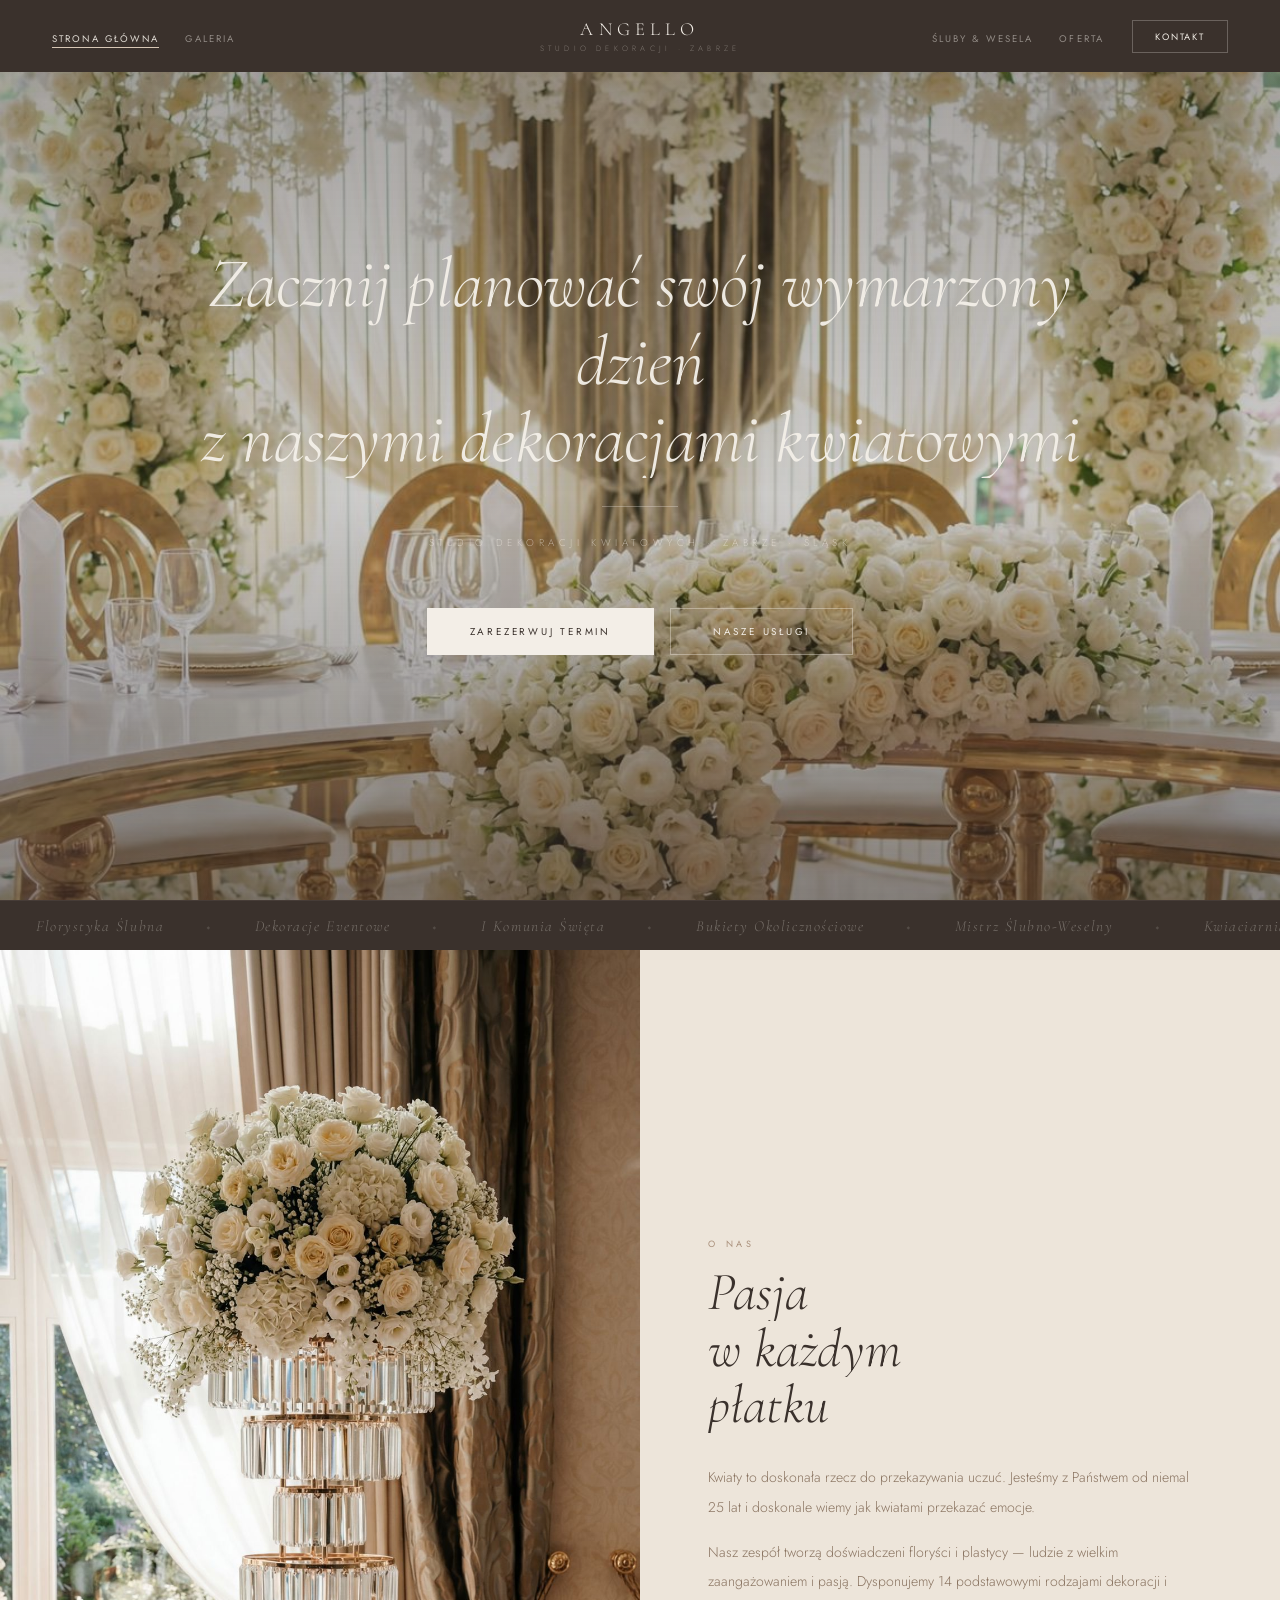
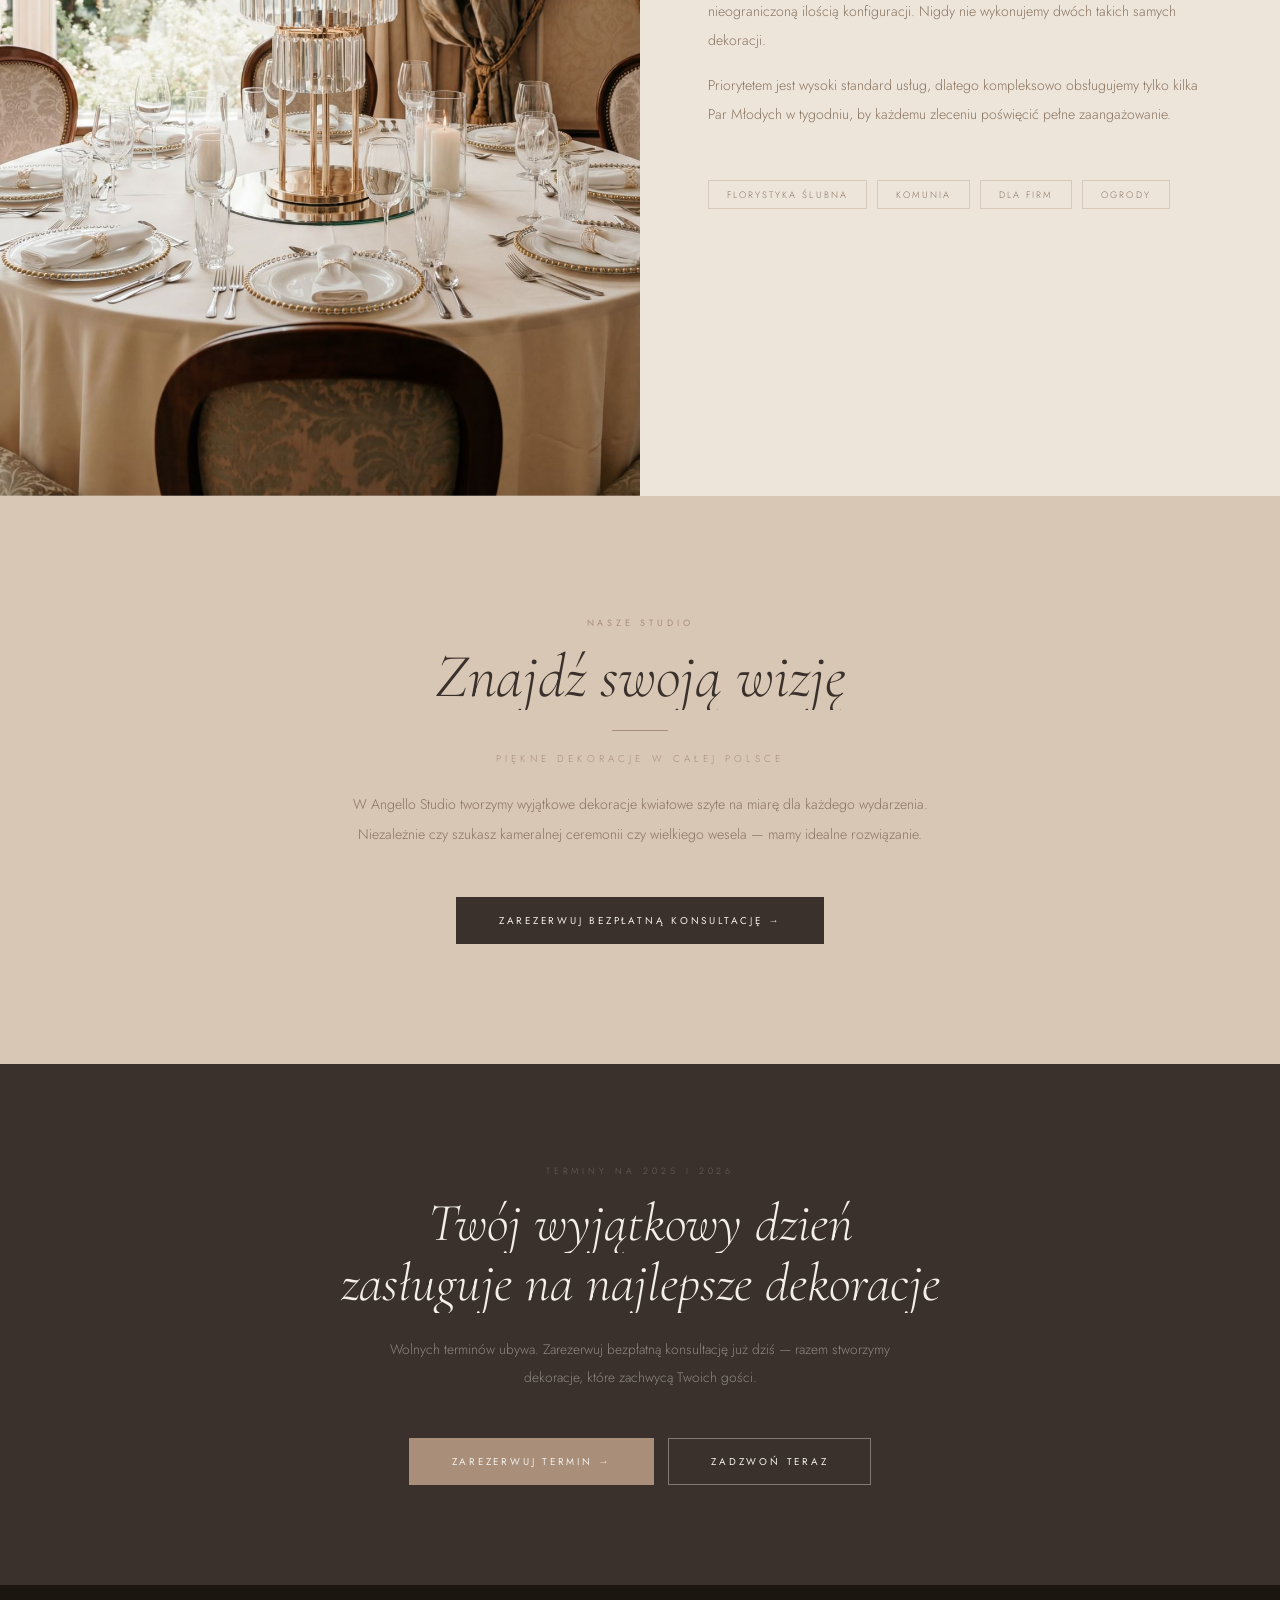
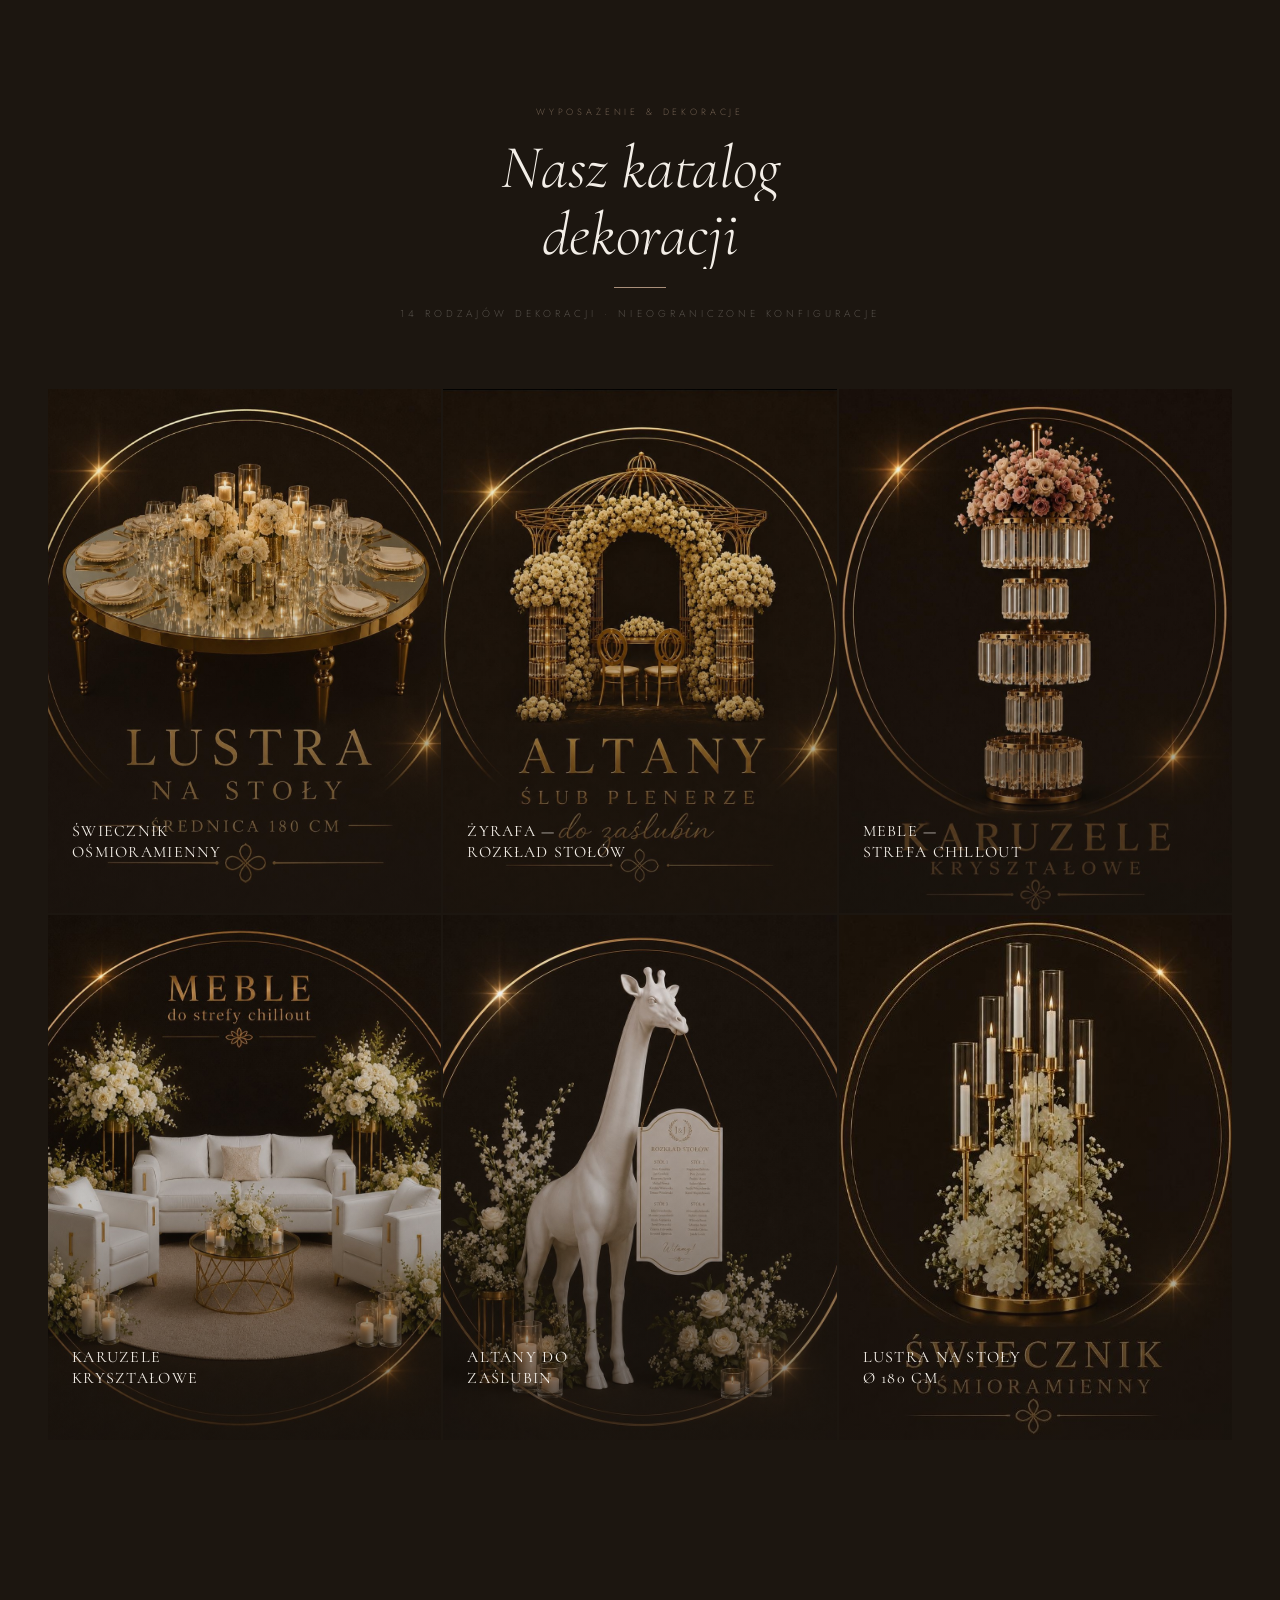
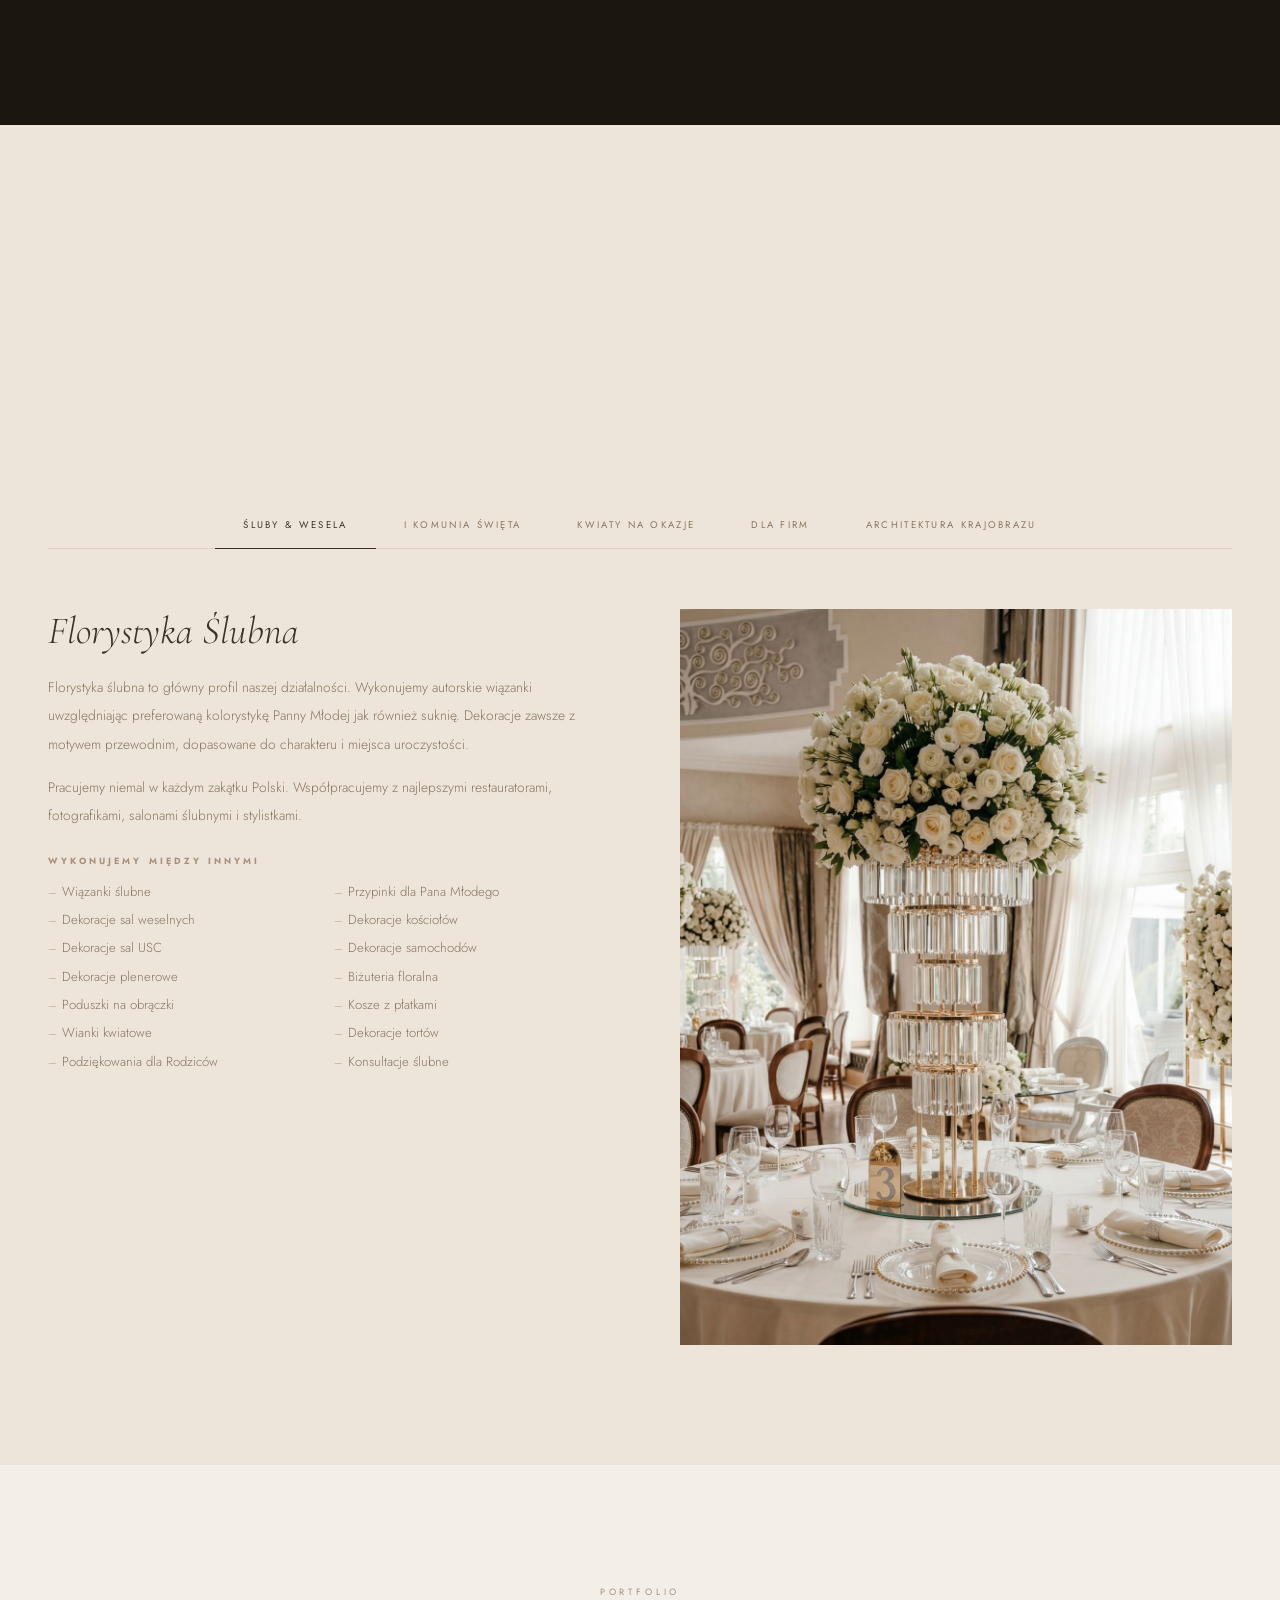
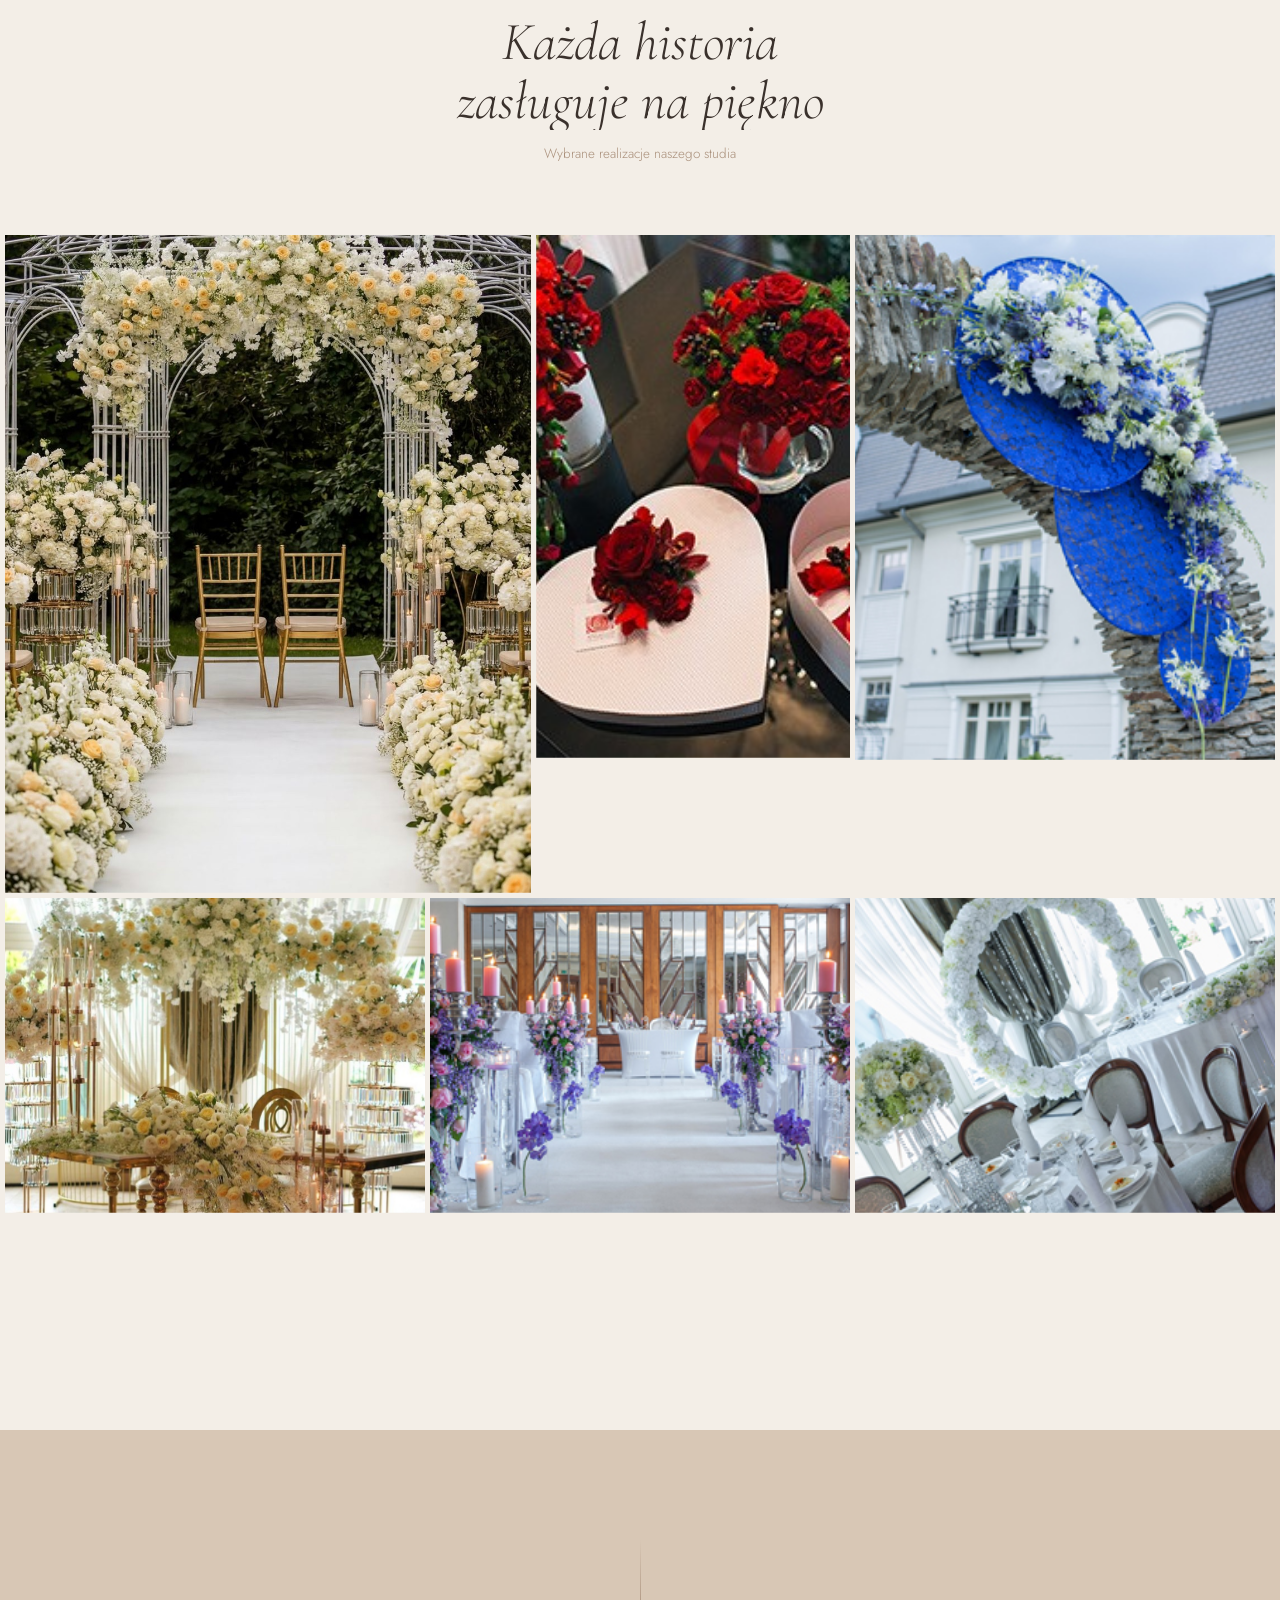
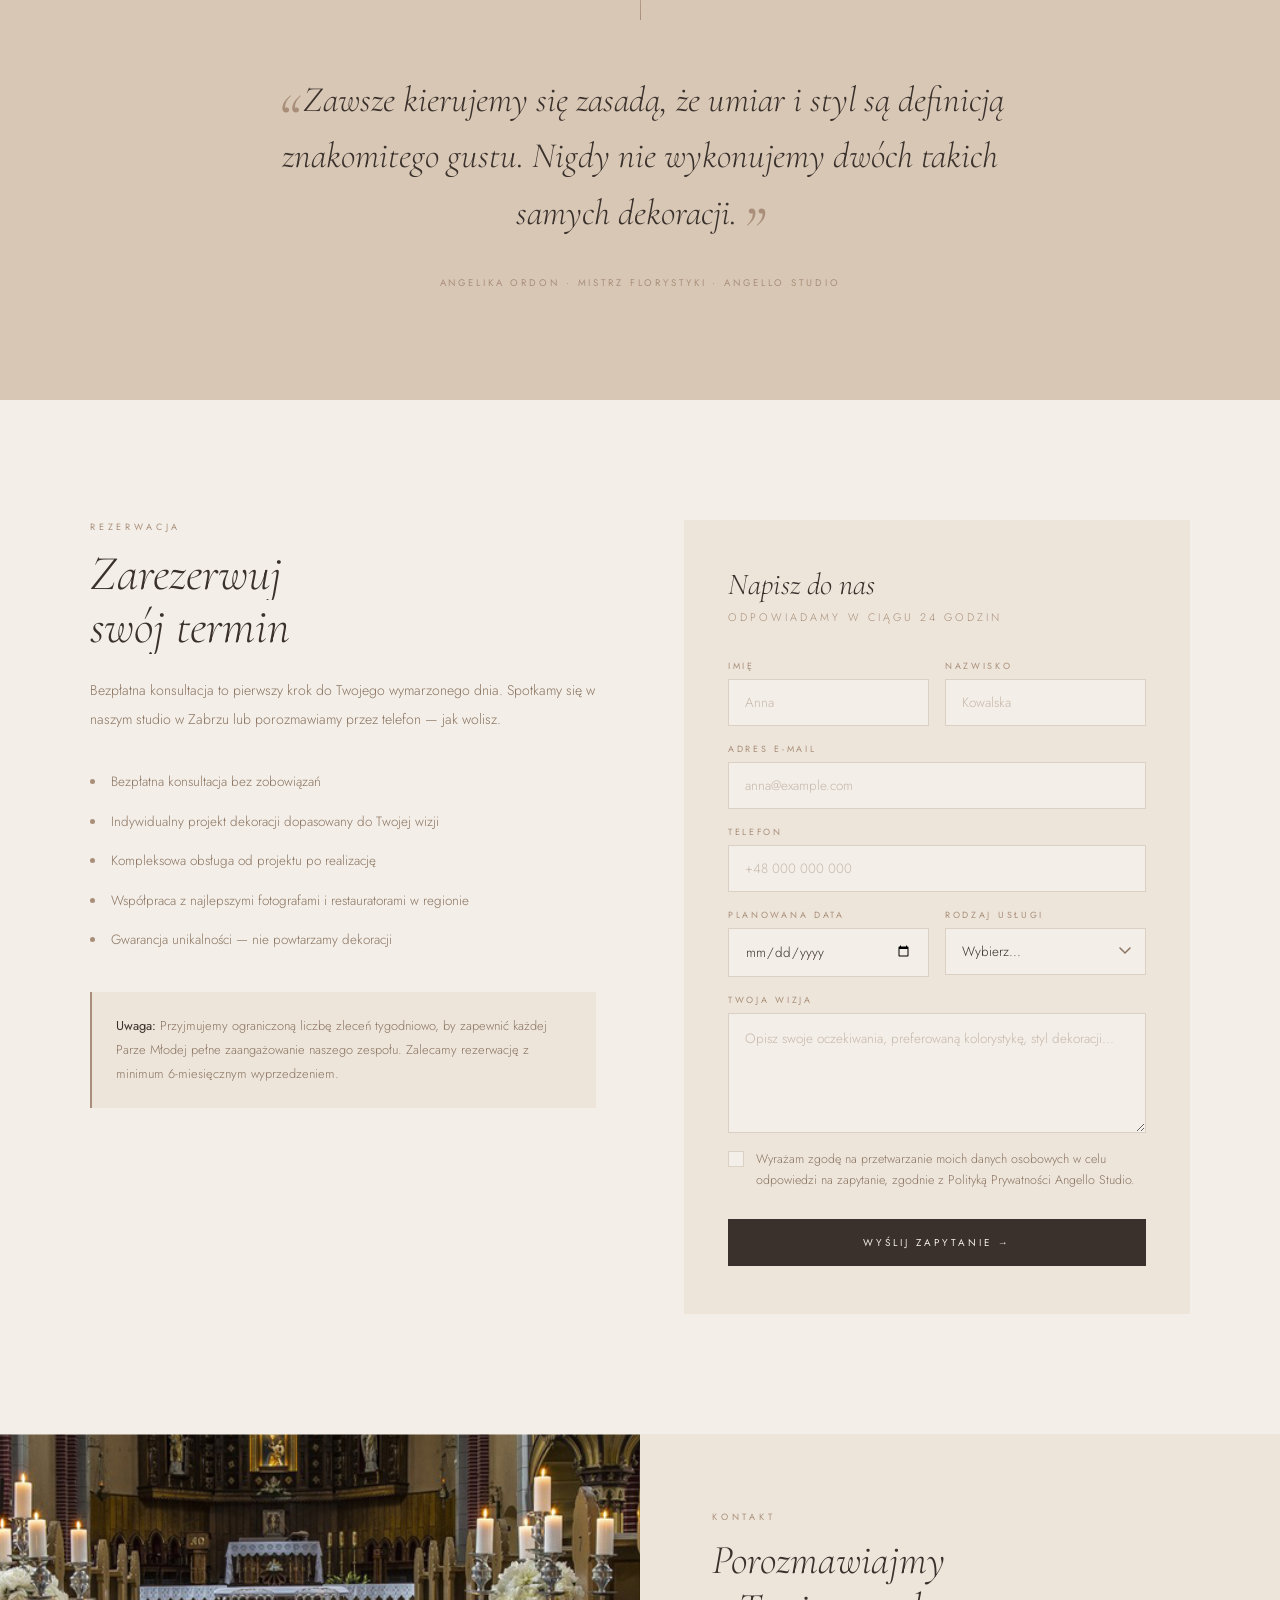
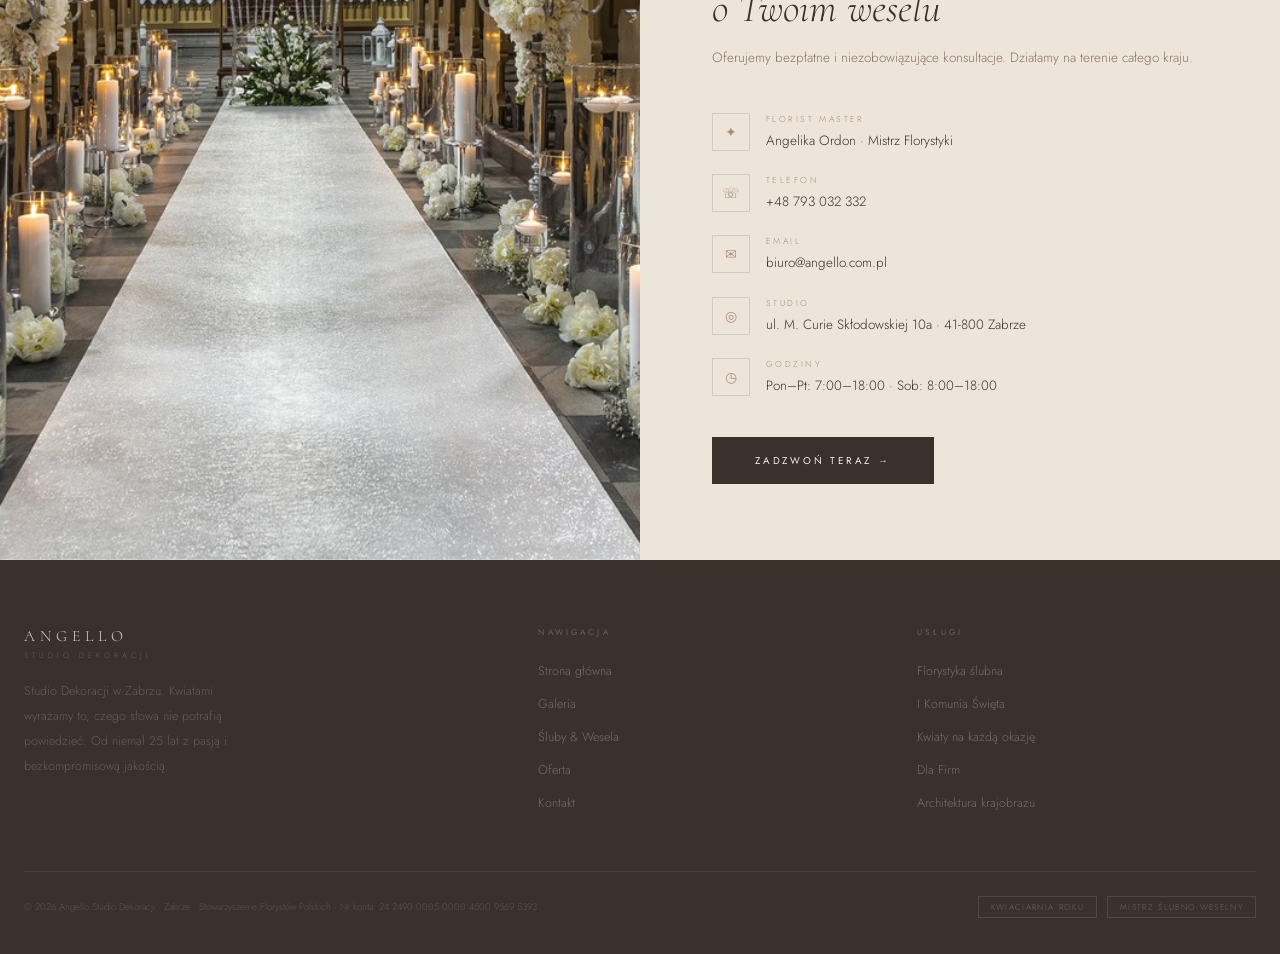
==== index.html @ 7c4c1d27 "Add files via upload" ====
<!DOCTYPE html>
<html lang="pl">
<head>
<meta charset="UTF-8">
<meta name="viewport" content="width=device-width, initial-scale=1.0">
<title>Angello Studio Dekoracji — Florystyka Śląsk</title>
<link rel="preconnect" href="https://fonts.googleapis.com">
<link rel="preconnect" href="https://fonts.gstatic.com" crossorigin>
<link href="https://fonts.googleapis.com/css2?family=Cormorant:ital,wght@0,300;0,400;0,600;1,300;1,400;1,600&family=Jost:ital,wght@0,300;0,400;0,500;1,300&family=Libre+Baskerville:ital,wght@0,400;0,700;1,400&display=swap" rel="stylesheet">
<link rel="stylesheet" href="style.css">
<style>
.about-section{display:grid;grid-template-columns:1fr 1fr;min-height:88vh}
.about-img{position:relative;overflow:hidden}
.about-img .img-reveal{width:100%;height:100%}
.about-img .img-reveal img{width:100%;height:100%;object-fit:cover;display:block}
.about-text{background:var(--blush);display:flex;flex-direction:column;justify-content:center;padding:88px 76px 88px 68px}
.about-text h2{font-family:'Cormorant',serif;font-style:italic;font-weight:300;font-size:clamp(3rem,4.2vw,5rem);color:var(--text-dark);line-height:1.05;margin-bottom:30px}
.about-text p{font-family:'Jost',sans-serif;font-size:.88rem;line-height:2.08;color:var(--text-mid);font-weight:300;margin-bottom:16px}
.about-tags{display:flex;gap:10px;flex-wrap:wrap;margin-top:34px}

.find-section{background:var(--blush-mid);padding:120px 24px;text-align:center;overflow:hidden}
.find-section .wrap{max-width:880px}
.find-script{font-family:'Cormorant',serif;font-style:italic;font-weight:300;font-size:clamp(2.6rem,4.8vw,4.6rem);color:var(--text-dark);line-height:1.1;margin-bottom:20px}
.find-rule{width:56px;height:1px;background:var(--gold);margin:0 auto 20px}
.find-subtitle{font-family:'Jost',sans-serif;font-size:.62rem;letter-spacing:.42em;text-transform:uppercase;color:var(--text-light);margin-bottom:24px}
.find-body{font-family:'Jost',sans-serif;font-size:.88rem;line-height:2.08;color:var(--text-mid);font-weight:300;max-width:600px;margin:0 auto 48px}

.dekoracje-section{background:#1C1610;padding:120px 24px;overflow:hidden}
.dekoracje-head{text-align:center;margin-bottom:68px}
.dekoracje-eyebrow{display:block;font-family:'Jost',sans-serif;font-size:.57rem;letter-spacing:.42em;text-transform:uppercase;color:rgba(169,143,122,.6);margin-bottom:16px;overflow:hidden}
.dekoracje-eyebrow-inner{display:block;transform:translateY(110%);transition:transform .72s var(--ease)}
.in-view .dekoracje-eyebrow-inner{transform:translateY(0)}
.dekoracje-title{font-family:'Cormorant',serif;font-style:italic;font-weight:300;font-size:clamp(2.6rem,4.8vw,4.8rem);color:#F3EEE7;line-height:1.1;margin-bottom:18px}
.dekoracje-rule{width:52px;height:1px;background:var(--gold);margin:0 auto 18px;transform-origin:left;transform:scaleX(0);transition:transform .95s var(--ease)}
.in-view .dekoracje-rule{transform:scaleX(1)}
.dekoracje-subtitle{font-family:'Jost',sans-serif;font-size:.63rem;letter-spacing:.4em;text-transform:uppercase;color:rgba(243,238,231,.26)}
.dek-grid{display:grid;grid-template-columns:repeat(3,1fr);gap:2px;max-width:1200px;margin:0 auto}
.dek-card{position:relative;overflow:hidden;cursor:pointer;transform:translateY(44px);opacity:0;transition:transform .88s var(--ease),opacity .88s ease}
.dek-card.dek-visible{transform:translateY(0);opacity:1}
.dek-card-inner{position:relative;overflow:hidden;aspect-ratio:3/4}
.dek-card-inner img{width:100%;height:100%;object-fit:cover;display:block;transition:transform .95s var(--ease),filter .5s ease}
.dek-card:hover .dek-card-inner img{transform:scale(1.07);filter:brightness(.7)}
.dek-card-overlay{position:absolute;inset:0;background:linear-gradient(to top,rgba(28,22,16,.94) 0%,rgba(28,22,16,.32) 48%,transparent 100%);opacity:.65;transition:opacity .5s ease}
.dek-card:hover .dek-card-overlay{opacity:1}
.dek-card-body{position:absolute;bottom:0;left:0;right:0;padding:26px 24px;transform:translateY(8px);transition:transform .45s var(--ease)}
.dek-card:hover .dek-card-body{transform:translateY(0)}
.dek-card-tag{display:inline-block;font-family:'Jost',sans-serif;font-size:.52rem;letter-spacing:.24em;text-transform:uppercase;color:rgba(169,143,122,.8);border:1px solid rgba(169,143,122,.28);padding:4px 10px;margin-bottom:9px;opacity:0;transform:translateY(6px);transition:opacity .4s .04s ease,transform .4s .04s var(--ease)}
.dek-card:hover .dek-card-tag{opacity:1;transform:translateY(0)}
.dek-card-name{font-family:'Cormorant',serif;font-weight:400;font-size:1rem;color:#F3EEE7;letter-spacing:.08em;text-transform:uppercase;line-height:1.3;margin-bottom:7px}
.dek-card-desc{font-family:'Jost',sans-serif;font-size:.76rem;color:rgba(243,238,231,.48);font-weight:300;line-height:1.72;opacity:0;transform:translateY(6px);transition:opacity .4s .07s ease,transform .4s .07s var(--ease);max-height:0;overflow:hidden}
.dek-card:hover .dek-card-desc{opacity:1;transform:translateY(0);max-height:60px}
.dek-card-arrow{display:inline-flex;align-items:center;gap:8px;margin-top:10px;font-family:'Jost',sans-serif;font-size:.56rem;letter-spacing:.22em;text-transform:uppercase;color:var(--gold);opacity:0;transform:translateX(-8px);transition:opacity .35s .1s ease,transform .35s .1s var(--ease)}
.dek-card:hover .dek-card-arrow{opacity:1;transform:translateX(0)}
.dek-bottom{text-align:center;margin-top:56px}
.dek-note{font-family:'Jost',sans-serif;font-size:.76rem;color:rgba(243,238,231,.22);font-weight:300;letter-spacing:.08em;margin-bottom:26px}
.dek-note strong{color:rgba(169,143,122,.58);font-weight:400}

.tabs-section{padding:120px 24px;background:var(--blush);overflow:hidden}
.tabs-header{text-align:center;margin-bottom:68px}
.tabs-header h2{font-family:'Cormorant',serif;font-style:italic;font-weight:300;font-size:clamp(2.6rem,4.2vw,4.4rem);color:var(--text-dark);line-height:1.1}
.tabs-header p{font-family:'Jost',sans-serif;font-size:.86rem;color:var(--text-light);font-weight:300;margin-top:16px;line-height:2}
.tabs-nav{display:flex;justify-content:center;flex-wrap:wrap;border-bottom:1px solid rgba(138,116,97,.18);margin-bottom:60px;position:relative}
.tab-btn{padding:16px 28px;font-family:'Jost',sans-serif;font-size:.6rem;letter-spacing:.24em;text-transform:uppercase;font-weight:400;color:var(--text-mid);background:none;border:none;cursor:pointer;position:relative;transition:color .3s;white-space:nowrap}
.tab-indicator{position:absolute;bottom:-1px;height:1px;background:var(--slate);transition:left .4s var(--ease),width .4s var(--ease);pointer-events:none}
.tab-btn.active{color:var(--text-dark)}
.tab-btn:hover{color:var(--slate)}
.tab-panel{display:none;animation:tabIn .55s var(--ease) both}
@keyframes tabIn{from{opacity:0;transform:translateY(20px)}to{opacity:1;transform:translateY(0)}}
.tab-panel.active{display:grid;grid-template-columns:1fr 1fr;gap:80px;align-items:start}
.tp-text h3{font-family:'Cormorant',serif;font-style:italic;font-weight:300;font-size:2.4rem;color:var(--text-dark);margin-bottom:20px;line-height:1.15}
.tp-text p{font-family:'Jost',sans-serif;font-size:.86rem;line-height:2.08;color:var(--text-mid);font-weight:300;margin-bottom:14px}
.svc-list{margin-top:24px}
.svc-list h4{font-family:'Jost',sans-serif;font-size:.56rem;letter-spacing:.34em;text-transform:uppercase;color:var(--text-light);margin-bottom:14px}
.svc-list ul{list-style:none;display:grid;grid-template-columns:1fr 1fr;gap:6px 20px}
.svc-list ul li{font-family:'Jost',sans-serif;font-size:.82rem;color:var(--text-mid);font-weight:300;padding-left:14px;position:relative;line-height:1.7;opacity:0;transform:translateX(-8px);transition:opacity .5s ease,transform .5s var(--ease)}
.svc-list ul li.li-visible{opacity:1;transform:translateX(0)}
.svc-list ul li::before{content:'—';position:absolute;left:0;color:var(--gold);font-size:.6rem;top:4px}
.tp-img{overflow:hidden;position:relative}
.tp-img img{width:100%;aspect-ratio:3/4;object-fit:cover;display:block;transition:transform .85s var(--ease)}
.tp-img:hover img{transform:scale(1.04)}

.gallery-section{padding:0 0 120px;background:var(--off-white)}
.gallery-head{padding:120px 24px 72px;text-align:center}
.gallery-head h2{font-family:'Cormorant',serif;font-style:italic;font-weight:300;font-size:clamp(2.6rem,4.2vw,4.4rem);color:var(--text-dark);line-height:1.1;margin-bottom:12px}
.gallery-head p{font-family:'Jost',sans-serif;font-size:.84rem;color:var(--text-light);font-weight:300;margin-top:14px}
.mosaic{display:grid;grid-template-columns:repeat(12,1fr);gap:5px;padding:0 5px}
.mi{overflow:hidden;position:relative}
.mi .mi-img{width:100%;height:100%;display:block;clip-path:inset(0 0 100% 0);transition:clip-path 1.05s var(--ease)}
.mi.mi-visible .mi-img{clip-path:inset(0 0 0% 0)}
.mi .mi-img img{width:100%;height:100%;object-fit:cover;display:block;transform:scale(1.1);transition:transform 1.35s var(--ease)}
.mi.mi-visible .mi-img img{transform:scale(1)}
.mi:hover .mi-img img{transform:scale(1.06)!important}
.mi-lbl{position:absolute;bottom:0;left:0;right:0;padding:22px;background:linear-gradient(transparent,rgba(58,49,44,.7));font-family:'Jost',sans-serif;font-size:.54rem;letter-spacing:.22em;text-transform:uppercase;color:rgba(243,238,231,.84);opacity:0;transform:translateY(8px);transition:opacity .4s,transform .4s}
.mi:hover .mi-lbl{opacity:1;transform:translateY(0)}
.mi1{grid-column:1/6;grid-row:1;aspect-ratio:4/5}
.mi2{grid-column:6/9;grid-row:1;aspect-ratio:3/5}
.mi3{grid-column:9/13;grid-row:1;aspect-ratio:4/5}
.mi4{grid-column:1/5;grid-row:2;aspect-ratio:4/3}
.mi5{grid-column:5/9;grid-row:2;aspect-ratio:4/3}
.mi6{grid-column:9/13;grid-row:2;aspect-ratio:4/3}
.gallery-cta{text-align:center;margin-top:52px}

.booking-section{background:var(--off-white);padding:120px 24px;overflow:hidden}
.booking-inner{max-width:1100px;margin:0 auto;display:grid;grid-template-columns:1fr 1fr;gap:88px;align-items:start}
.booking-text h2{font-family:'Cormorant',serif;font-style:italic;font-weight:300;font-size:clamp(2.4rem,3.8vw,3.8rem);color:var(--text-dark);line-height:1.1;margin-bottom:22px}
.booking-text>p{font-family:'Jost',sans-serif;font-size:.88rem;line-height:2.08;color:var(--text-mid);font-weight:300;margin-bottom:36px}
.booking-benefits{list-style:none;display:flex;flex-direction:column;gap:16px;margin-bottom:40px}
.booking-benefits li{display:flex;align-items:flex-start;gap:16px;font-family:'Jost',sans-serif;font-size:.84rem;color:var(--text-mid);font-weight:300;line-height:1.75}
.booking-benefits li::before{content:'';display:block;width:5px;height:5px;border-radius:50%;background:var(--gold);margin-top:9px;flex-shrink:0}
.booking-note{padding:22px 24px;border-left:2px solid var(--gold);background:var(--blush)}
.booking-note p{font-family:'Jost',sans-serif;font-size:.8rem;color:var(--text-mid);font-weight:300;line-height:1.88}
.booking-note strong{color:var(--text-dark);font-weight:400}
.booking-form-wrap{background:var(--blush);padding:48px 44px}
.form-title{font-family:'Cormorant',serif;font-style:italic;font-weight:300;font-size:1.9rem;color:var(--text-dark);margin-bottom:6px;line-height:1.15}
.form-subtitle{font-family:'Jost',sans-serif;font-size:.68rem;letter-spacing:.28em;text-transform:uppercase;color:var(--text-light);margin-bottom:34px}
.form-success{display:none;text-align:center;padding:44px 0}
.form-success .check-icon{width:56px;height:56px;border:1px solid var(--border-gold);border-radius:50%;display:flex;align-items:center;justify-content:center;margin:0 auto 20px;font-size:1.4rem;color:var(--gold)}
.form-success h4{font-family:'Cormorant',serif;font-style:italic;font-weight:300;font-size:1.7rem;color:var(--text-dark);margin-bottom:10px}
.form-success p{font-family:'Jost',sans-serif;font-size:.84rem;color:var(--text-mid);font-weight:300;line-height:1.88}

.contact-section{display:grid;grid-template-columns:1fr 1fr;min-height:74vh}
.contact-img{overflow:hidden;position:relative}
.contact-img .img-reveal{width:100%;height:100%}
.contact-img .img-reveal img{width:100%;height:100%;object-fit:cover;display:block}
.contact-body{background:var(--blush);display:flex;flex-direction:column;justify-content:center;padding:76px 84px 76px 72px}
.contact-body h2{font-family:'Cormorant',serif;font-style:italic;font-weight:300;font-size:clamp(2.2rem,3.2vw,3.6rem);color:var(--text-dark);line-height:1.15;margin-bottom:12px}
.contact-body>p{font-family:'Jost',sans-serif;font-size:.84rem;color:var(--text-mid);font-weight:300;line-height:2.05;margin-bottom:42px}
.cinfo{display:flex;flex-direction:column;gap:22px;margin-bottom:40px}
.cinfo-row{display:flex;gap:16px;align-items:flex-start;opacity:0;transform:translateX(-16px);transition:opacity .7s ease,transform .7s var(--ease)}
.cinfo-row.ci-visible{opacity:1;transform:translateX(0)}
.cinfo-icon{width:38px;height:38px;border:1px solid var(--border-gold);display:flex;align-items:center;justify-content:center;flex-shrink:0;font-size:.85rem;color:var(--gold);transition:background .35s,border-color .35s,color .35s}
.cinfo-row:hover .cinfo-icon{background:var(--gold);border-color:var(--gold);color:var(--off-white)}
.cinfo-lbl{font-family:'Jost',sans-serif;display:block;font-size:.54rem;letter-spacing:.28em;text-transform:uppercase;color:var(--text-light);margin-bottom:4px}
.cinfo-val{font-family:'Jost',sans-serif;font-size:.84rem;color:var(--text-dark);font-weight:300;line-height:1.72}
.cinfo-val a{color:var(--text-dark);text-decoration:none;transition:color .3s}
.cinfo-val a:hover{color:var(--gold)}

@media(max-width:960px){
  .about-section,.contact-section{grid-template-columns:1fr}
  .about-img,.contact-img{aspect-ratio:4/3}
  .about-text{padding:56px 24px}
  .contact-body{padding:56px 24px}
  .find-section,.tabs-section,.gallery-section,.booking-section,.dekoracje-section{padding:76px 24px}
  .gallery-head{padding:76px 24px 52px}
  .tab-panel.active{grid-template-columns:1fr;gap:36px}
  .booking-inner{grid-template-columns:1fr;gap:52px}
  .booking-form-wrap{padding:34px 24px}
  .dek-grid{grid-template-columns:repeat(2,1fr)}
  .mosaic{grid-template-columns:repeat(6,1fr)}
  .mi1{grid-column:1/4;grid-row:1}.mi2{grid-column:4/7;grid-row:1}
  .mi3{grid-column:1/4;grid-row:2}.mi4{grid-column:4/7;grid-row:2}
  .mi5{grid-column:1/4;grid-row:3}.mi6{grid-column:4/7;grid-row:3}
}
@media(max-width:540px){
  .dek-grid{grid-template-columns:1fr}
  .svc-list ul{grid-template-columns:1fr}
  .tabs-nav{justify-content:flex-start;overflow-x:auto;padding-bottom:1px}
  .tab-btn{flex-shrink:0;padding:12px 16px;font-size:.58rem}
}
</style>
</head>
<body>

<nav id="nav">
  <div class="nav-inner">
    <div class="nav-left">
      <ul class="nav-links">
        <li><a href="index.html" class="active">Strona główna</a></li>
        <li><a href="galeria.html">Galeria</a></li>
      </ul>
    </div>
    <a href="index.html" class="nav-logo">Angello<span>Studio Dekoracji · Zabrze</span></a>
    <div class="nav-right">
      <ul class="nav-links">
        <li><a href="wesela.html">Śluby & Wesela</a></li>
        <li><a href="oferta.html">Oferta</a></li>
      </ul>
      <a href="kontakt.html" class="nav-cta">Kontakt</a>
      <button class="ham" id="ham" aria-label="Menu"><span></span><span></span><span></span></button>
    </div>
  </div>
</nav>

<div class="mob-menu" id="mobMenu">
  <ul>
    <li><a href="index.html" class="ml">Strona główna</a></li>
    <li><a href="galeria.html" class="ml">Galeria</a></li>
    <li><a href="wesela.html" class="ml">Śluby & Wesela</a></li>
    <li><a href="oferta.html" class="ml">Oferta</a></li>
    <li><a href="kontakt.html" class="ml">Kontakt</a></li>
  </ul>
  <div class="mob-footer">+48 793 032 332 · Zabrze</div>
</div>

<section class="hero" id="hero">
  <div class="hero-bg" style="background-image:url('zdj2.JPG')"></div>
  <div class="hero-overlay"></div>
  <div class="hero-content">
    <p class="hero-script"><span class="hero-script-inner">Zacznij planować swój wymarzony dzień<br>z naszymi dekoracjami kwiatowymi</span></p>
    <div class="hero-rule"></div>
    <p class="hero-sub">Studio Dekoracji Kwiatowych · Zabrze · Śląsk</p>
    <div class="hero-btns">
      <a href="kontakt.html" class="btn-primary">Zarezerwuj termin</a>
      <a href="oferta.html" class="btn-ghost">Nasze usługi</a>
    </div>
  </div>
  <div class="hero-scroll"><div class="scroll-line"></div><span class="scroll-txt">Scroll</span></div>
</section>

<div class="ticker">
  <div class="ticker-track">
    <span>Florystyka Ślubna</span><span class="sep">◆</span><span>Dekoracje Eventowe</span><span class="sep">◆</span><span>I Komunia Święta</span><span class="sep">◆</span><span>Bukiety Okolicznościowe</span><span class="sep">◆</span><span>Mistrz Ślubno-Weselny</span><span class="sep">◆</span><span>Kwiaciarnia Roku</span><span class="sep">◆</span><span>Dla Firm</span><span class="sep">◆</span><span>Architektura Krajobrazu</span><span class="sep">◆</span><span>Florystyka Ślubna</span><span class="sep">◆</span><span>Dekoracje Eventowe</span><span class="sep">◆</span><span>I Komunia Święta</span><span class="sep">◆</span><span>Bukiety Okolicznościowe</span><span class="sep">◆</span><span>Mistrz Ślubno-Weselny</span><span class="sep">◆</span><span>Kwiaciarnia Roku</span><span class="sep">◆</span><span>Dla Firm</span><span class="sep">◆</span><span>Architektura Krajobrazu</span><span class="sep">◆</span>
  </div>
</div>

<section class="about-section" id="o-nas">
  <div class="about-img observe-me"><div class="img-reveal"><img src="zdj1.JPG" alt="Angello Studio"></div></div>
  <div class="about-text observe-me">
    <span class="eyebrow"><span class="eyebrow-inner">O nas</span></span>
    <h2>
      <span class="split-line"><span class="split-line-inner" style="transition-delay:.08s">Pasja</span></span>
      <span class="split-line"><span class="split-line-inner" style="transition-delay:.18s">w każdym</span></span>
      <span class="split-line"><span class="split-line-inner" style="transition-delay:.28s"><em>płatku</em></span></span>
    </h2>
    <p class="fade-up d2">Kwiaty to doskonała rzecz do przekazywania uczuć. Jesteśmy z Państwem od niemal 25 lat i doskonale wiemy jak kwiatami przekazać emocje.</p>
    <p class="fade-up d3">Nasz zespół tworzą doświadczeni floryści i plastycy — ludzie z wielkim zaangażowaniem i pasją. Dysponujemy 14 podstawowymi rodzajami dekoracji i nieograniczoną ilością konfiguracji. Nigdy nie wykonujemy dwóch takich samych dekoracji.</p>
    <p class="fade-up d4">Priorytetem jest wysoki standard usług, dlatego kompleksowo obsługujemy tylko kilka Par Młodych w tygodniu, by każdemu zleceniu poświęcić pełne zaangażowanie.</p>
    <div class="about-tags fade-up d5">
      <div class="tag">Florystyka ślubna</div><div class="tag">Komunia</div><div class="tag">Dla Firm</div><div class="tag">Ogrody</div>
    </div>
  </div>
</section>

<section class="find-section">
  <div class="wrap observe-me">
    <span class="eyebrow"><span class="eyebrow-inner">Nasze Studio</span></span>
    <p class="find-script">
      <span class="split-line"><span class="split-line-inner" style="transition-delay:.1s">Znajdź swoją wizję</span></span>
    </p>
    <div class="find-rule line-draw" style="transition-delay:.4s"></div>
    <p class="find-subtitle fade-up d3">Piękne dekoracje w całej Polsce</p>
    <p class="find-body fade-up d3">W Angello Studio tworzymy wyjątkowe dekoracje kwiatowe szyte na miarę dla każdego wydarzenia. Niezależnie czy szukasz kameralnej ceremonii czy wielkiego wesela — mamy idealne rozwiązanie.</p>
    <div class="fade-up d4"><a href="kontakt.html" class="btn-dark"><span>Zarezerwuj bezpłatną konsultację →</span></a></div>
  </div>
</section>

<section class="cta-banner">
  <div class="wrap observe-me">
    <span class="cta-eyebrow"><span class="cta-eyebrow-inner">Terminy na 2025 i 2026</span></span>
    <p class="cta-title">
      <span class="split-line"><span class="split-line-inner" style="transition-delay:.08s">Twój wyjątkowy dzień</span></span>
      <span class="split-line"><span class="split-line-inner" style="transition-delay:.18s"><em>zasługuje na najlepsze dekoracje</em></span></span>
    </p>
    <p class="cta-body fade-up d3">Wolnych terminów ubywa. Zarezerwuj bezpłatną konsultację już dziś — razem stworzymy dekoracje, które zachwycą Twoich gości.</p>
    <div class="cta-btns fade-up d4">
      <a href="kontakt.html" class="btn-warm"><span>Zarezerwuj termin →</span></a>
      <a href="tel:+48793032332" class="btn-ghost">Zadzwoń teraz</a>
    </div>
  </div>
</section>

<section class="dekoracje-section" id="katalog">
  <div class="wrap">
    <div class="dekoracje-head observe-me">
      <span class="dekoracje-eyebrow"><span class="dekoracje-eyebrow-inner">Wyposażenie & Dekoracje</span></span>
      <p class="dekoracje-title">
        <span class="split-line"><span class="split-line-inner" style="transition-delay:.1s;color:#F3EEE7">Nasz katalog</span></span>
        <span class="split-line"><span class="split-line-inner" style="transition-delay:.22s;color:#F3EEE7"><em>dekoracji</em></span></span>
      </p>
      <div class="dekoracje-rule"></div>
      <p class="dekoracje-subtitle fade-up d3">14 rodzajów dekoracji &middot; Nieograniczone konfiguracje</p>
    </div>
    <div class="dek-grid">
      <div class="dek-card" style="transition-delay:.04s">
        <div class="dek-card-inner"><img src="i1.JPG" alt="Świecznik ośmioramienny"><div class="dek-card-overlay"></div></div>
        <div class="dek-card-body">
          <span class="dek-card-tag">Dekoracja stołu</span>
          <p class="dek-card-name">Świecznik<br>Ośmioramienny</p>
          <p class="dek-card-desc">Złote świeczniki z kryształowymi kloszami i kwiatami — doskonałe jako centerpiece.</p>
          <span class="dek-card-arrow">Zapytaj o ten element ›</span>
        </div>
      </div>
      <div class="dek-card" style="transition-delay:.12s">
        <div class="dek-card-inner"><img src="i2.JPG" alt="Żyrafa rozkład stołów"><div class="dek-card-overlay"></div></div>
        <div class="dek-card-body">
          <span class="dek-card-tag">Winietarz</span>
          <p class="dek-card-name">Żyrafa —<br>Rozkład Stołów</p>
          <p class="dek-card-desc">Wyjątkowy winietarz z planem sali. Biała rzeźba w złotym kręgu z kwiatami.</p>
          <span class="dek-card-arrow">Zapytaj o ten element ›</span>
        </div>
      </div>
      <div class="dek-card" style="transition-delay:.20s">
        <div class="dek-card-inner"><img src="i3.JPG" alt="Meble strefa chillout"><div class="dek-card-overlay"></div></div>
        <div class="dek-card-body">
          <span class="dek-card-tag">Strefa odpoczynku</span>
          <p class="dek-card-name">Meble —<br>Strefa Chillout</p>
          <p class="dek-card-desc">Biała sofa i fotele ze złotymi akcentami, otoczone kwiatowymi kompozycjami.</p>
          <span class="dek-card-arrow">Zapytaj o ten element ›</span>
        </div>
      </div>
      <div class="dek-card" style="transition-delay:.28s">
        <div class="dek-card-inner"><img src="i4.JPG" alt="Karuzele kryształowe"><div class="dek-card-overlay"></div></div>
        <div class="dek-card-body">
          <span class="dek-card-tag">Centerpiece</span>
          <p class="dek-card-name">Karuzele<br>Kryształowe</p>
          <p class="dek-card-desc">Wielopoziomowe złoto-kryształowe podstawy zwieńczone kwiatową koroną.</p>
          <span class="dek-card-arrow">Zapytaj o ten element ›</span>
        </div>
      </div>
      <div class="dek-card" style="transition-delay:.36s">
        <div class="dek-card-inner"><img src="i5.JPG" alt="Altany do zaślubin"><div class="dek-card-overlay"></div></div>
        <div class="dek-card-body">
          <span class="dek-card-tag">Ceremonia plenerowa</span>
          <p class="dek-card-name">Altany do<br>Zaślubin</p>
          <p class="dek-card-desc">Złote altanki obsypane białymi różami — idealne tło do ceremonii i sesji.</p>
          <span class="dek-card-arrow">Zapytaj o ten element ›</span>
        </div>
      </div>
      <div class="dek-card" style="transition-delay:.44s">
        <div class="dek-card-inner"><img src="i6.JPG" alt="Lustra na stoły"><div class="dek-card-overlay"></div></div>
        <div class="dek-card-body">
          <span class="dek-card-tag">Nakrycie stołu</span>
          <p class="dek-card-name">Lustra na Stoły<br>ø 180 cm</p>
          <p class="dek-card-desc">Okrągłe lustra o średnicy 180 cm — spektakularne tło odbijające świece i kwiaty.</p>
          <span class="dek-card-arrow">Zapytaj o ten element ›</span>
        </div>
      </div>
    </div>
    <div class="dek-bottom fade-up d4">
      <p class="dek-note">Każdy element dostępny w ramach kompleksowej dekoracji wesela.<br><strong>Nie powtarzamy żadnej konfiguracji.</strong></p>
      <a href="oferta.html" class="btn-warm"><span>Zapytaj o dostępność →</span></a>
    </div>
  </div>
</section>

<section class="tabs-section" id="uslugi">
  <div class="wrap">
    <div class="tabs-header observe-me">
      <span class="eyebrow"><span class="eyebrow-inner">Usługi</span></span>
      <h2>
        <span class="split-line"><span class="split-line-inner" style="transition-delay:.1s">Każde wydarzenie</span></span>
        <span class="split-line"><span class="split-line-inner" style="transition-delay:.22s"><em>wyjątkowe</em></span></span>
      </h2>
      <p class="fade-up d3">Od wesel po dekoracje firmowe — każde zlecenie traktujemy jako unikalne dzieło sztuki.</p>
    </div>
    <div class="tabs-nav observe-me-solo">
      <div class="tab-indicator" id="tabIndicator"></div>
      <button class="tab-btn active" data-tab="wesela">Śluby & Wesela</button>
      <button class="tab-btn" data-tab="komunia">I Komunia Święta</button>
      <button class="tab-btn" data-tab="okazje">Kwiaty na okazje</button>
      <button class="tab-btn" data-tab="firmy">Dla Firm</button>
      <button class="tab-btn" data-tab="ogrod">Architektura Krajobrazu</button>
    </div>
    <div class="tab-panel active" id="tab-wesela">
      <div class="tp-text">
        <h3>Florystyka <em>Ślubna</em></h3>
        <p>Florystyka ślubna to główny profil naszej działalności. Wykonujemy autorskie wiązanki uwzględniając preferowaną kolorystykę Panny Młodej jak również suknię. Dekoracje zawsze z motywem przewodnim, dopasowane do charakteru i miejsca uroczystości.</p>
        <p>Pracujemy niemal w każdym zakątku Polski. Współpracujemy z najlepszymi restauratorami, fotografikami, salonami ślubnymi i stylistkami.</p>
        <div class="svc-list"><h4>Wykonujemy między innymi</h4><ul><li>Wiązanki ślubne</li><li>Przypinki dla Pana Młodego</li><li>Dekoracje sal weselnych</li><li>Dekoracje kościołów</li><li>Dekoracje sal USC</li><li>Dekoracje samochodów</li><li>Dekoracje plenerowe</li><li>Biżuteria floralna</li><li>Poduszki na obrączki</li><li>Kosze z płatkami</li><li>Wianki kwiatowe</li><li>Dekoracje tortów</li><li>Podziękowania dla Rodziców</li><li>Konsultacje ślubne</li></ul></div>
      </div>
      <div class="tp-img"><img src="zdj4.JPG" alt="Florystyka ślubna"></div>
    </div>
    <div class="tab-panel" id="tab-komunia">
      <div class="tp-text">
        <h3>I Komunia <em>Święta</em></h3>
        <p>Piękna oprawa kwiatowa I Komunii Świętej to wyjątkowa pamiątka dla dziecka i całej rodziny. Tworzymy delikatne, eleganckie dekoracje doskonale wpisujące się w powagę i radość tego dnia.</p>
        <div class="svc-list"><h4>Wykonujemy między innymi</h4><ul><li>Wianki komunijne</li><li>Dekoracje świecy</li><li>Bukieciki i przypinki</li><li>Dekoracje kościołów</li><li>Dekoracje restauracji</li><li>Dekoracje domów</li><li>Podziękowania dla rodziców</li><li>Podziękowania dla duchownych</li><li>Podziękowania dla katechetów</li></ul></div>
      </div>
      <div class="tp-img"><img src="zdj9.jpg" alt="I Komunia Święta"></div>
    </div>
    <div class="tab-panel" id="tab-okazje">
      <div class="tp-text">
        <h3>Kwiaty na <em>każdą okazję</em></h3>
        <p>Kocham, dziękuję, przepraszam, wyjdziesz za mnie? Kwiaty wyrażają to, czego słowa nie potrafią powiedzieć. Tworzymy wyjątkowe kompozycje przez cały rok.</p>
        <div class="svc-list"><h4>Wykonujemy między innymi</h4><ul><li>Bukiety zaręczynowe</li><li>Kompozycje w naczyniu</li><li>Nasadzenia</li><li>Kompozycje adwentowe</li><li>Kompozycje bożonarodzeniowe</li><li>Kompozycje wielkanocne</li><li>Dekoracje nagrobne</li><li>Dekoracje pogrzebowe</li><li>Artystyczne pakowanie prezentów</li></ul></div>
      </div>
      <div class="tp-img"><img src="zdj8.jpg" alt="Kwiaty na okazje"></div>
    </div>
    <div class="tab-panel" id="tab-firmy">
      <div class="tp-text">
        <h3>Kwiaty <em>dla Firm</em></h3>
        <p>Doskonale wiemy jak ważną rolę w pracy odgrywają rośliny. Oferujemy kwiaty do biur, recepcji, restauracji, salonów i banków. Zapewniamy cotygodniową dostawę i stałą pielęgnację roślin doniczkowych.</p>
        <div class="svc-list"><h4>Wykonujemy między innymi</h4><ul><li>Kwiatowa oprawa eventów</li><li>Kosze VIP</li><li>Serwis kwiatowy (dostawa gratis)</li><li>Aranżacje biur i recepcji</li><li>Imprezy firmowe</li><li>Aranżacje witryn sklepowych</li><li>Stoiska targowe</li><li>Bukiety reprezentacyjne</li><li>Pokazy mody i wystawiennictwo</li></ul></div>
      </div>
      <div class="tp-img"><img src="zdj12.jpg" alt="Kwiaty dla firm"></div>
    </div>
    <div class="tab-panel" id="tab-ogrod">
      <div class="tp-text">
        <h3>Architektura <em>Krajobrazu</em></h3>
        <p>Dobrze zaaranżowany ogród, taras czy balkon stanowi idealne miejsce na wypoczynek i spotkania. Nasze projekty uwzględniają najnowsze trendy — gwarantujemy wyjątkową estetykę i perfekcyjne wykonanie.</p>
        <div class="svc-list"><h4>Wykonujemy między innymi</h4><ul><li>Aranżacje ogrodów</li><li>Aranżacje tarasów</li><li>Aranżacje balkonów</li><li>Nasadzenia sezonowe</li><li>Ogrody prywatne</li><li>Tereny publiczne</li><li>Projekty restauracyjne</li><li>Pielęgnacja zieleni</li></ul></div>
      </div>
      <div class="tp-img"><img src="zdj11.jpg" alt="Architektura krajobrazu"></div>
    </div>
  </div>
</section>

<section class="gallery-section" id="galeria">
  <div class="gallery-head observe-me">
    <div class="wrap" style="max-width:880px">
      <span class="eyebrow"><span class="eyebrow-inner">Portfolio</span></span>
      <h2>
        <span class="split-line"><span class="split-line-inner" style="transition-delay:.1s">Każda historia</span></span>
        <span class="split-line"><span class="split-line-inner" style="transition-delay:.22s"><em>zasługuje na piękno</em></span></span>
      </h2>
      <p class="fade-up d3">Wybrane realizacje naszego studia</p>
    </div>
  </div>
  <div class="mosaic">
    <div class="mi mi1"><div class="mi-img"><img src="zdj5.JPG" alt="Realizacja"></div><div class="mi-lbl">Marsala w Rezydencji</div></div>
    <div class="mi mi2"><div class="mi-img"><img src="zdj10.jpg" alt="Realizacja"></div><div class="mi-lbl">Kryształowe Bordo</div></div>
    <div class="mi mi3"><div class="mi-img"><img src="zdj14.jpg" alt="Realizacja"></div><div class="mi-lbl">Wesele Agi i Maxa</div></div>
    <div class="mi mi4"><div class="mi-img"><img src="zdj3.JPG" alt="Realizacja"></div><div class="mi-lbl">Leśne Zaślubiny</div></div>
    <div class="mi mi5"><div class="mi-img"><img src="zdj13.jpg" alt="Realizacja"></div><div class="mi-lbl">Ultra Violet</div></div>
    <div class="mi mi6"><div class="mi-img"><img src="zdj7.jpg" alt="Realizacja"></div><div class="mi-lbl">Biały Glamour</div></div>
  </div>
  <div class="gallery-cta fade-up"><a href="galeria.html" class="btn-outline-dark">Zobacz całą galerię →</a></div>
</section>

<section class="quote-section observe-me">
  <div style="max-width:860px;display:flex;flex-direction:column;align-items:center;width:100%">
    <div class="quote-vert"></div>
    <blockquote class="fade-up d1">Zawsze kierujemy się zasadą, że umiar i styl są definicją znakomitego gustu. Nigdy nie wykonujemy dwóch takich samych dekoracji.</blockquote>
    <p class="quote-author fade-up d2">Angelika Ordon · Mistrz Florystyki · Angello Studio</p>
  </div>
</section>

<section class="booking-section" id="rezerwacja">
  <div class="booking-inner observe-me">
    <div class="booking-text">
      <span class="eyebrow"><span class="eyebrow-inner">Rezerwacja</span></span>
      <h2>
        <span class="split-line"><span class="split-line-inner" style="transition-delay:.08s">Zarezerwuj</span></span>
        <span class="split-line"><span class="split-line-inner" style="transition-delay:.18s"><em>swój termin</em></span></span>
      </h2>
      <p class="fade-up d2">Bezpłatna konsultacja to pierwszy krok do Twojego wymarzonego dnia. Spotkamy się w naszym studio w Zabrzu lub porozmawiamy przez telefon — jak wolisz.</p>
      <ul class="booking-benefits fade-up d3">
        <li>Bezpłatna konsultacja bez zobowiązań</li>
        <li>Indywidualny projekt dekoracji dopasowany do Twojej wizji</li>
        <li>Kompleksowa obsługa od projektu po realizację</li>
        <li>Współpraca z najlepszymi fotografami i restauratorami w regionie</li>
        <li>Gwarancja unikalności — nie powtarzamy dekoracji</li>
      </ul>
      <div class="booking-note fade-up d4">
        <p><strong>Uwaga:</strong> Przyjmujemy ograniczoną liczbę zleceń tygodniowo, by zapewnić każdej Parze Młodej pełne zaangażowanie naszego zespołu. Zalecamy rezerwację z minimum 6-miesięcznym wyprzedzeniem.</p>
      </div>
    </div>
    <div class="booking-form-wrap fade-up d2">
      <p class="form-title">Napisz do nas</p>
      <p class="form-subtitle">Odpowiadamy w ciągu 24 godzin</p>
      <div id="bookingForm">
        <div class="form-row">
          <div class="form-group"><label for="fname">Imię</label><input type="text" id="fname" placeholder="Anna"></div>
          <div class="form-group"><label for="lname">Nazwisko</label><input type="text" id="lname" placeholder="Kowalska"></div>
        </div>
        <div class="form-group"><label for="email">Adres e-mail</label><input type="email" id="email" placeholder="anna@example.com"></div>
        <div class="form-group"><label for="phone">Telefon</label><input type="tel" id="phone" placeholder="+48 000 000 000"></div>
        <div class="form-row">
          <div class="form-group"><label for="date">Planowana data</label><input type="date" id="date"></div>
          <div class="form-group"><label for="service">Rodzaj usługi</label>
            <select id="service"><option value="" disabled selected>Wybierz...</option><option>Florystyka ślubna</option><option>I Komunia Święta</option><option>Dekoracje eventowe</option><option>Kwiaty dla firm</option><option>Architektura krajobrazu</option><option>Inny</option></select>
          </div>
        </div>
        <div class="form-group"><label for="message">Twoja wizja</label><textarea id="message" placeholder="Opisz swoje oczekiwania, preferowaną kolorystykę, styl dekoracji..."></textarea></div>
        <div class="form-check">
          <input type="checkbox" id="consent">
          <label for="consent">Wyrażam zgodę na przetwarzanie moich danych osobowych w celu odpowiedzi na zapytanie, zgodnie z Polityką Prywatności Angello Studio.</label>
        </div>
        <button class="form-submit" id="formSubmit" type="button"><span>Wyślij zapytanie →</span></button>
      </div>
      <div class="form-success" id="formSuccess">
        <div class="check-icon">✦</div>
        <h4>Dziękujemy za wiadomość!</h4>
        <p>Skontaktujemy się z Tobą w ciągu 24 godzin.<br>Do zobaczenia w Angello Studio.</p>
      </div>
    </div>
  </div>
</section>

<section class="contact-section" id="kontakt">
  <div class="contact-img observe-me"><div class="img-reveal"><img src="zdj6.jpg" alt="Angello Studio kontakt"></div></div>
  <div class="contact-body observe-me">
    <span class="eyebrow"><span class="eyebrow-inner">Kontakt</span></span>
    <h2>
      <span class="split-line"><span class="split-line-inner" style="transition-delay:.08s">Porozmawiajmy</span></span>
      <span class="split-line"><span class="split-line-inner" style="transition-delay:.18s"><em>o Twoim weselu</em></span></span>
    </h2>
    <p class="fade-up d2">Oferujemy bezpłatne i niezobowiązujące konsultacje. Działamy na terenie całego kraju.</p>
    <div class="cinfo">
      <div class="cinfo-row" style="transition-delay:.1s"><div class="cinfo-icon">✦</div><div><span class="cinfo-lbl">Florist Master</span><div class="cinfo-val">Angelika Ordon · Mistrz Florystyki</div></div></div>
      <div class="cinfo-row" style="transition-delay:.2s"><div class="cinfo-icon">☏</div><div><span class="cinfo-lbl">Telefon</span><div class="cinfo-val"><a href="tel:+48793032332">+48 793 032 332</a></div></div></div>
      <div class="cinfo-row" style="transition-delay:.3s"><div class="cinfo-icon">✉</div><div><span class="cinfo-lbl">Email</span><div class="cinfo-val"><a href="mailto:biuro@angello.com.pl">biuro@angello.com.pl</a></div></div></div>
      <div class="cinfo-row" style="transition-delay:.4s"><div class="cinfo-icon">◎</div><div><span class="cinfo-lbl">Studio</span><div class="cinfo-val">ul. M. Curie Skłodowskiej 10a · 41-800 Zabrze</div></div></div>
      <div class="cinfo-row" style="transition-delay:.5s"><div class="cinfo-icon">◷</div><div><span class="cinfo-lbl">Godziny</span><div class="cinfo-val">Pon–Pt: 7:00–18:00 · Sob: 8:00–18:00</div></div></div>
    </div>
    <div class="fade-up d4"><a href="tel:+48793032332" class="btn-dark"><span>Zadzwoń teraz →</span></a></div>
  </div>
</section>

<footer>
  <div class="footer-inner">
    <div class="footer-brand">
      <a href="index.html" class="footer-logo">Angello<small>Studio Dekoracji</small></a>
      <p>Studio Dekoracji w Zabrzu. Kwiatami wyrażamy to, czego słowa nie potrafią powiedzieć. Od niemal 25 lat z pasją i bezkompromisową jakością.</p>
    </div>
    <div class="footer-col">
      <h4>Nawigacja</h4>
      <ul><li><a href="index.html">Strona główna</a></li><li><a href="galeria.html">Galeria</a></li><li><a href="wesela.html">Śluby & Wesela</a></li><li><a href="oferta.html">Oferta</a></li><li><a href="kontakt.html">Kontakt</a></li></ul>
    </div>
    <div class="footer-col">
      <h4>Usługi</h4>
      <ul><li><a href="wesela.html">Florystyka ślubna</a></li><li><a href="oferta.html">I Komunia Święta</a></li><li><a href="oferta.html">Kwiaty na każdą okazję</a></li><li><a href="oferta.html">Dla Firm</a></li><li><a href="oferta.html">Architektura krajobrazu</a></li></ul>
    </div>
    <div class="footer-bottom">
      <p>© 2026 Angello Studio Dekoracji · Zabrze · Stowarzyszenie Florystów Polskich · Nr konta: 24 2490 0005 0000 4500 9569 5393</p>
      <div class="awards"><div class="award">Kwiaciarnia Roku</div><div class="award">Mistrz Ślubno-Weselny</div></div>
    </div>
  </div>
</footer>

<script>
(function(){
window.addEventListener('load',function(){document.querySelector('.hero-content').classList.add('hero-loaded')});
var heroBg=document.querySelector('.hero-bg');var ticking=false;
window.addEventListener('scroll',function(){if(!ticking){requestAnimationFrame(function(){var y=window.scrollY;if(heroBg&&y<window.innerHeight)heroBg.style.transform='translateY('+y*.36+'px)';ticking=false});ticking=true}});
var nav=document.getElementById('nav');var lastScroll=0;
window.addEventListener('scroll',function(){var y=window.scrollY;nav.classList.toggle('scrolled',y>40);if(y>lastScroll&&y>120)nav.classList.add('hide');else nav.classList.remove('hide');lastScroll=y});
var ham=document.getElementById('ham'),mob=document.getElementById('mobMenu');
ham.addEventListener('click',function(){var o=mob.classList.toggle('open');ham.classList.toggle('open',o);document.body.style.overflow=o?'hidden':''});
document.querySelectorAll('.ml').forEach(function(l){l.addEventListener('click',function(){mob.classList.remove('open');ham.classList.remove('open');document.body.style.overflow=''})});
var indicator=document.getElementById('tabIndicator');
function moveIndicator(btn){if(!indicator||!btn)return;var nR=btn.closest('.tabs-nav').getBoundingClientRect(),bR=btn.getBoundingClientRect();indicator.style.left=(bR.left-nR.left)+'px';indicator.style.width=bR.width+'px'}
document.querySelectorAll('.tab-btn').forEach(function(btn){btn.addEventListener('click',function(){document.querySelectorAll('.tab-btn').forEach(function(b){b.classList.remove('active')});document.querySelectorAll('.tab-panel').forEach(function(p){p.classList.remove('active');p.style.display='none'});btn.classList.add('active');moveIndicator(btn);var panel=document.getElementById('tab-'+btn.dataset.tab);panel.style.display='';panel.classList.add('active');animateList(panel)})});
setTimeout(function(){moveIndicator(document.querySelector('.tab-btn.active'));animateList(document.querySelector('.tab-panel.active'))},200);
window.addEventListener('resize',function(){moveIndicator(document.querySelector('.tab-btn.active'))});
function animateList(panel){if(!panel)return;var items=panel.querySelectorAll('.svc-list ul li');items.forEach(function(li){li.classList.remove('li-visible')});items.forEach(function(li,i){setTimeout(function(){li.classList.add('li-visible')},i*40+100)})}
var obsMain=new IntersectionObserver(function(e){e.forEach(function(x){if(x.isIntersecting){x.target.classList.add('in-view');obsMain.unobserve(x.target)}})},{threshold:0.08});
document.querySelectorAll('.observe-me').forEach(function(el){obsMain.observe(el)});
var obsSolo=new IntersectionObserver(function(e){e.forEach(function(x){if(x.isIntersecting){x.target.classList.add('in-view');obsSolo.unobserve(x.target)}})},{threshold:0.18});
document.querySelectorAll('.observe-me-solo').forEach(function(el){obsSolo.observe(el)});
var obsDek=new IntersectionObserver(function(entries){entries.forEach(function(x){if(x.isIntersecting){x.target.classList.add('dek-visible');obsDek.unobserve(x.target)}})},{threshold:0.08});
document.querySelectorAll('.dek-card').forEach(function(c){obsDek.observe(c)});
var obsMosaic=new IntersectionObserver(function(e){e.forEach(function(x){if(x.isIntersecting){document.querySelectorAll('.mi').forEach(function(m,i){setTimeout(function(){m.classList.add('mi-visible')},i*90)});obsMosaic.unobserve(x.target)}})},{threshold:0.04});
var mosaicEl=document.querySelector('.mosaic');if(mosaicEl)obsMosaic.observe(mosaicEl);
var obsContact=new IntersectionObserver(function(e){e.forEach(function(x){if(x.isIntersecting){x.target.querySelectorAll('.cinfo-row').forEach(function(r){var d=parseFloat(r.style.transitionDelay||'0')*1000;setTimeout(function(){r.classList.add('ci-visible')},d)});obsContact.unobserve(x.target)}})},{threshold:0.08});
var cb=document.querySelector('.contact-body');if(cb)obsContact.observe(cb);
document.getElementById('formSubmit').addEventListener('click',function(){var f=document.getElementById('fname').value.trim(),em=document.getElementById('email').value.trim(),c=document.getElementById('consent').checked;if(!f||!em||!c){var miss=[];if(!f)miss.push('imię');if(!em)miss.push('e-mail');if(!c)miss.push('zgodę na przetwarzanie danych');alert('Prosimy uzupełnić: '+miss.join(', ')+'.');return}document.getElementById('bookingForm').style.display='none';document.getElementById('formSuccess').style.display='block'});
})();
</script>
</body>
</html>
---- style.css ----
@import url('https://fonts.googleapis.com/css2?family=Cormorant:ital,wght@0,300;0,400;0,600;1,300;1,400;1,600&family=Jost:ital,wght@0,300;0,400;0,500;1,300&family=Libre+Baskerville:ital,wght@0,400;0,700;1,400&display=swap');

*,*::before,*::after{margin:0;padding:0;box-sizing:border-box}
:root{
  --off-white:#F3EEE7;--blush:#EDE5DA;--blush-mid:#D8C7B5;
  --slate:#3A312C;--slate-mid:#4a3f38;
  --gold:#A98F7A;--gold-pale:#D8C7B5;
  --text-dark:#3A312C;--text-mid:#8A7461;--text-light:#A98F7A;
  --border-gold:rgba(169,143,122,0.32);
  --ease:cubic-bezier(0.16,1,0.3,1);
}
html{scroll-behavior:smooth}
body{font-family:'Jost',sans-serif;font-weight:300;background:var(--off-white);color:var(--text-dark);overflow-x:hidden}
.wrap{max-width:1280px;margin:0 auto;width:100%;padding:0 24px}

nav{position:fixed;top:0;left:0;right:0;z-index:1000;background:var(--slate);height:72px;display:flex;justify-content:center;align-items:center;transition:box-shadow .4s,transform .5s var(--ease)}
nav.hide{transform:translateY(-100%)}
nav.scrolled{box-shadow:0 2px 40px rgba(58,49,44,.32)}
.nav-inner{width:100%;max-width:1400px;display:flex;justify-content:space-between;align-items:center;padding:0 52px;position:relative}
.nav-logo{position:absolute;left:50%;transform:translateX(-50%);font-family:'Cormorant',serif;font-weight:300;font-size:1.15rem;letter-spacing:.28em;text-transform:uppercase;color:#F3EEE7;text-decoration:none;text-align:center;line-height:1.2;white-space:nowrap}
.nav-logo span{display:block;font-family:'Jost',sans-serif;font-size:.48rem;letter-spacing:.55em;color:rgba(243,238,231,.36);font-weight:300;margin-top:4px;text-transform:uppercase}
.nav-left,.nav-right{display:flex;align-items:center;gap:28px}
.nav-links{display:flex;gap:26px;list-style:none}
.nav-links a{font-family:'Jost',sans-serif;font-size:.6rem;letter-spacing:.22em;text-transform:uppercase;font-weight:400;color:rgba(243,238,231,.48);text-decoration:none;transition:color .3s;position:relative;padding-bottom:2px}
.nav-links a::after{content:'';position:absolute;bottom:0;left:0;right:0;height:1px;background:var(--blush-mid);transform:scaleX(0);transform-origin:right;transition:transform .35s var(--ease)}
.nav-links a:hover,.nav-links a.active{color:rgba(243,238,231,.9)}
.nav-links a:hover::after,.nav-links a.active::after{transform:scaleX(1);transform-origin:left}
.nav-cta{font-family:'Jost',sans-serif;font-size:.58rem;letter-spacing:.2em;text-transform:uppercase;font-weight:400;color:var(--off-white);text-decoration:none;padding:9px 22px;border:1px solid rgba(243,238,231,.26);transition:background .3s,border-color .3s}
.nav-cta:hover{background:rgba(243,238,231,.1);border-color:rgba(243,238,231,.6)}
.ham{display:none;flex-direction:column;gap:5px;width:28px;background:none;border:none;cursor:pointer;padding:2px}
.ham span{display:block;height:1px;background:rgba(243,238,231,.8);transition:all .4s var(--ease)}
.ham.open span:nth-child(1){transform:translateY(6px) rotate(45deg)}
.ham.open span:nth-child(2){opacity:0;transform:scaleX(0)}
.ham.open span:nth-child(3){transform:translateY(-6px) rotate(-45deg)}
.mob-menu{display:none;position:fixed;inset:0;background:var(--slate);z-index:999;flex-direction:column;justify-content:center;align-items:center;clip-path:inset(0 0 100% 0);transition:clip-path .6s var(--ease)}
.mob-menu.open{clip-path:inset(0 0 0% 0)}
.mob-menu ul{list-style:none;text-align:center}
.mob-menu ul li{overflow:hidden}
.mob-menu ul li a{display:block;font-family:'Cormorant',serif;font-style:italic;font-size:clamp(2.2rem,7vw,3.6rem);font-weight:300;color:rgba(243,238,231,.85);text-decoration:none;padding:10px 0;transform:translateY(110%);transition:transform .55s var(--ease),color .3s}
.mob-menu.open ul li:nth-child(1) a{transform:translateY(0);transition-delay:.14s}
.mob-menu.open ul li:nth-child(2) a{transform:translateY(0);transition-delay:.21s}
.mob-menu.open ul li:nth-child(3) a{transform:translateY(0);transition-delay:.28s}
.mob-menu.open ul li:nth-child(4) a{transform:translateY(0);transition-delay:.35s}
.mob-menu.open ul li:nth-child(5) a{transform:translateY(0);transition-delay:.42s}
.mob-menu ul li a:hover{color:var(--blush-mid)}
.mob-footer{position:absolute;bottom:44px;font-family:'Jost',sans-serif;font-size:.6rem;letter-spacing:.26em;text-transform:uppercase;color:rgba(243,238,231,.26);opacity:0;transform:translateY(12px);transition:opacity .5s .5s ease,transform .5s .5s ease}
.mob-menu.open .mob-footer{opacity:1;transform:translateY(0)}

.ticker{background:var(--slate);overflow:hidden;white-space:nowrap;padding:13px 0;border-top:1px solid rgba(243,238,231,.06)}
.ticker-track{display:inline-flex;animation:ticker 38s linear infinite}
.ticker-track:hover{animation-play-state:paused}
.ticker-track span{font-family:'Cormorant',serif;font-style:italic;font-size:.96rem;color:rgba(243,238,231,.32);letter-spacing:.1em;padding:0 36px;transition:color .3s}
.ticker-track span:not(.sep):hover{color:var(--blush-mid)}
.ticker-track .sep{color:rgba(243,238,231,.14);font-style:normal;padding:0 6px}
@keyframes ticker{to{transform:translateX(-50%)}}

.hero{position:relative;height:100vh;min-height:600px;display:flex;align-items:center;justify-content:center;overflow:hidden}
.hero-bg{position:absolute;inset:0;background-size:cover;background-position:center;background-repeat:no-repeat;will-change:transform}
.hero-overlay{position:absolute;inset:0;background:linear-gradient(to bottom,rgba(58,49,44,.48) 0%,rgba(58,49,44,.24) 55%,rgba(58,49,44,.60) 100%)}
.hero-content{position:relative;z-index:2;text-align:center;padding:0 32px;max-width:980px}
.hero-script{font-family:'Cormorant',serif;font-style:italic;font-weight:300;font-size:clamp(2.8rem,5.5vw,5.2rem);color:rgba(243,238,231,.96);line-height:1.1;overflow:hidden}
.hero-script-inner{display:block;transform:translateY(100%);transition:transform 1.15s var(--ease)}
.hero-rule{width:0;height:1px;background:rgba(243,238,231,.3);margin:28px auto;transition:width 1s .85s var(--ease)}
.hero-sub{font-family:'Jost',sans-serif;font-size:.62rem;letter-spacing:.46em;text-transform:uppercase;font-weight:300;color:rgba(243,238,231,.52);margin-bottom:58px;opacity:0;transform:translateY(16px);transition:opacity .9s 1.05s ease,transform .9s 1.05s var(--ease)}
.hero-btns{display:flex;justify-content:center;gap:16px;flex-wrap:wrap;opacity:0;transform:translateY(16px);transition:opacity .9s 1.25s ease,transform .9s 1.25s var(--ease)}
.hero-loaded .hero-script-inner{transform:translateY(0)}
.hero-loaded .hero-rule{width:76px}
.hero-loaded .hero-sub{opacity:1;transform:translateY(0)}
.hero-loaded .hero-btns{opacity:1;transform:translateY(0)}
.hero-scroll{position:absolute;bottom:36px;left:50%;transform:translateX(-50%);display:flex;flex-direction:column;align-items:center;gap:10px;opacity:0;transition:opacity .9s 1.7s ease}
.hero-loaded .hero-scroll{opacity:1}
.scroll-line{width:1px;height:52px;background:linear-gradient(to bottom,transparent,rgba(243,238,231,.48));animation:scrollDrop 2.2s 2s infinite}
@keyframes scrollDrop{0%{transform:scaleY(0);transform-origin:top;opacity:1}50%{transform:scaleY(1);transform-origin:top;opacity:1}51%{transform:scaleY(1);transform-origin:bottom}100%{transform:scaleY(0);transform-origin:bottom;opacity:0}}
.scroll-txt{font-family:'Jost',sans-serif;font-size:.52rem;letter-spacing:.34em;text-transform:uppercase;color:rgba(243,238,231,.32);writing-mode:vertical-rl}

.page-hero{height:56vh;min-height:360px;position:relative;display:flex;align-items:flex-end;justify-content:center;padding-bottom:72px;overflow:hidden}
.page-hero-bg{position:absolute;inset:0;background-size:cover;background-position:center}
.page-hero-overlay{position:absolute;inset:0;background:linear-gradient(to bottom,rgba(58,49,44,.38) 0%,rgba(58,49,44,.76) 100%)}
.page-hero-content{position:relative;z-index:2;text-align:center}
.page-hero-eyebrow{font-family:'Jost',sans-serif;font-size:.58rem;letter-spacing:.46em;text-transform:uppercase;color:rgba(243,238,231,.4);display:block;margin-bottom:16px}
.page-hero-title{font-family:'Cormorant',serif;font-style:italic;font-weight:300;font-size:clamp(3.2rem,7vw,6.4rem);color:#F3EEE7;line-height:1;letter-spacing:-.01em}

.eyebrow{display:block;font-family:'Jost',sans-serif;font-size:.57rem;letter-spacing:.42em;text-transform:uppercase;font-weight:400;color:var(--text-light);margin-bottom:14px;overflow:hidden}
.eyebrow-inner{display:block;transform:translateY(110%);transition:transform .72s var(--ease)}
.in-view .eyebrow-inner{transform:translateY(0)}
.split-line{overflow:hidden;display:block}
.split-line-inner{display:block;transform:translateY(110%);transition:transform .88s var(--ease)}
.in-view .split-line-inner{transform:translateY(0)}
.fade-up{opacity:0;transform:translateY(30px);transition:opacity .88s ease,transform .88s var(--ease)}
.in-view .fade-up,.fade-up.in-view{opacity:1;transform:translateY(0)}
.fade-up.d1{transition-delay:.1s}.fade-up.d2{transition-delay:.22s}.fade-up.d3{transition-delay:.34s}.fade-up.d4{transition-delay:.46s}.fade-up.d5{transition-delay:.58s}
.line-draw{display:block;transform-origin:left;transform:scaleX(0);transition:transform .95s var(--ease)}
.in-view .line-draw{transform:scaleX(1)}
.img-reveal{clip-path:inset(100% 0 0 0);transition:clip-path 1.15s var(--ease)}
.in-view .img-reveal{clip-path:inset(0% 0 0 0)}
.img-reveal img{transform:scale(1.12);transition:transform 1.45s var(--ease)}
.in-view .img-reveal img{transform:scale(1)}

.btn-primary{display:inline-flex;align-items:center;gap:12px;padding:15px 42px;background:var(--off-white);border:1px solid var(--off-white);font-family:'Jost',sans-serif;font-size:.62rem;letter-spacing:.28em;text-transform:uppercase;font-weight:400;color:var(--slate);text-decoration:none;transition:background .4s,border-color .4s,transform .3s}
.btn-primary:hover{background:var(--blush-mid);border-color:var(--blush-mid);transform:translateY(-2px)}
.btn-ghost{display:inline-flex;align-items:center;gap:10px;padding:15px 42px;background:transparent;border:1px solid rgba(243,238,231,.38);font-family:'Jost',sans-serif;font-size:.62rem;letter-spacing:.28em;text-transform:uppercase;font-weight:400;color:var(--off-white);text-decoration:none;transition:border-color .4s,background .4s,transform .3s}
.btn-ghost:hover{border-color:var(--off-white);background:rgba(243,238,231,.1);transform:translateY(-2px)}
.btn-dark{display:inline-flex;align-items:center;gap:12px;padding:15px 42px;background:var(--slate);border:1px solid var(--slate);font-family:'Jost',sans-serif;font-size:.62rem;letter-spacing:.28em;text-transform:uppercase;font-weight:400;color:var(--off-white);text-decoration:none;position:relative;overflow:hidden;transition:transform .3s}
.btn-dark::before{content:'';position:absolute;inset:0;background:var(--slate-mid);transform:translateX(-101%);transition:transform .45s var(--ease)}
.btn-dark:hover::before{transform:translateX(0)}
.btn-dark:hover{transform:translateY(-2px)}
.btn-dark span{position:relative;z-index:1}
.btn-warm{display:inline-flex;align-items:center;gap:12px;padding:15px 42px;background:var(--gold);border:1px solid var(--gold);font-family:'Jost',sans-serif;font-size:.62rem;letter-spacing:.28em;text-transform:uppercase;font-weight:400;color:var(--off-white);text-decoration:none;position:relative;overflow:hidden;transition:transform .3s}
.btn-warm::before{content:'';position:absolute;inset:0;background:#8a7461;transform:translateX(-101%);transition:transform .45s var(--ease)}
.btn-warm:hover::before{transform:translateX(0)}
.btn-warm:hover{transform:translateY(-2px)}
.btn-warm span{position:relative;z-index:1}
.btn-outline-dark{display:inline-flex;align-items:center;gap:10px;padding:14px 38px;background:transparent;border:1px solid var(--border-gold);font-family:'Jost',sans-serif;font-size:.62rem;letter-spacing:.28em;text-transform:uppercase;font-weight:400;color:var(--text-mid);text-decoration:none;transition:border-color .35s,background .35s,color .35s,transform .3s}
.btn-outline-dark:hover{background:var(--slate);border-color:var(--slate);color:var(--off-white);transform:translateY(-2px)}

.tag{display:inline-block;padding:7px 18px;border:1px solid var(--border-gold);font-family:'Jost',sans-serif;font-size:.58rem;letter-spacing:.22em;text-transform:uppercase;color:var(--text-mid);transition:background .35s,color .35s,border-color .35s}
.tag:hover{background:var(--gold);border-color:var(--gold);color:var(--off-white)}

.form-group{display:flex;flex-direction:column;gap:7px;margin-bottom:16px}
.form-group label{font-family:'Jost',sans-serif;font-size:.56rem;letter-spacing:.3em;text-transform:uppercase;color:var(--text-light);font-weight:400}
.form-group input,.form-group select,.form-group textarea{background:var(--off-white);border:1px solid var(--border-gold);padding:13px 16px;font-family:'Jost',sans-serif;font-size:.84rem;color:var(--text-dark);font-weight:300;outline:none;transition:border-color .3s,box-shadow .3s;appearance:none;-webkit-appearance:none;border-radius:0}
.form-group input:focus,.form-group select:focus,.form-group textarea:focus{border-color:var(--gold);box-shadow:0 0 0 3px rgba(169,143,122,.1)}
.form-group input::placeholder,.form-group textarea::placeholder{color:rgba(138,116,97,.44)}
.form-group textarea{resize:vertical;min-height:120px;line-height:1.8}
.form-group select{background-image:url("data:image/svg+xml,%3Csvg xmlns='http://www.w3.org/2000/svg' width='12' height='8' viewBox='0 0 12 8'%3E%3Cpath d='M1 1l5 5 5-5' stroke='%238A7461' stroke-width='1.5' fill='none' stroke-linecap='round'/%3E%3C/svg%3E");background-repeat:no-repeat;background-position:right 14px center;padding-right:36px;cursor:pointer}
.form-group select option{background:var(--off-white);color:var(--text-dark)}
.form-check{display:flex;align-items:flex-start;gap:12px;margin-bottom:28px}
.form-check input[type="checkbox"]{width:16px;height:16px;border:1px solid var(--border-gold);background:var(--off-white);appearance:none;-webkit-appearance:none;cursor:pointer;flex-shrink:0;margin-top:2px;transition:background .2s,border-color .2s}
.form-check input[type="checkbox"]:checked{background:var(--gold);border-color:var(--gold)}
.form-check label{font-family:'Jost',sans-serif;font-size:.78rem;color:var(--text-mid);font-weight:300;line-height:1.72;cursor:pointer}
.form-row{display:grid;grid-template-columns:1fr 1fr;gap:16px}
.form-submit{width:100%;padding:16px;background:var(--slate);border:none;font-family:'Jost',sans-serif;font-size:.62rem;letter-spacing:.3em;text-transform:uppercase;font-weight:400;color:var(--off-white);cursor:pointer;position:relative;overflow:hidden;transition:transform .3s}
.form-submit::before{content:'';position:absolute;inset:0;background:var(--slate-mid);transform:translateX(-101%);transition:transform .45s var(--ease)}
.form-submit:hover::before{transform:translateX(0)}
.form-submit:hover{transform:translateY(-2px)}
.form-submit span{position:relative;z-index:1}

.quote-section{padding:110px 24px;background:var(--blush-mid);display:flex;flex-direction:column;align-items:center;text-align:center;overflow:hidden}
.quote-vert{width:1px;height:0;background:linear-gradient(to bottom,transparent,var(--gold));margin:0 auto 52px;transition:height 1.1s .2s var(--ease)}
.in-view .quote-vert{height:80px}
.quote-section blockquote{font-family:'Cormorant',serif;font-style:italic;font-weight:300;font-size:clamp(1.8rem,2.8vw,3rem);color:var(--text-dark);max-width:780px;line-height:1.58;margin-bottom:34px}
.quote-section blockquote::before{content:'\201C';font-size:4.4rem;color:var(--gold);line-height:0;vertical-align:-.42em;margin-right:4px}
.quote-section blockquote::after{content:'\201D';font-size:4.4rem;color:var(--gold);line-height:0;vertical-align:-.42em;margin-left:4px}
.quote-author{font-family:'Jost',sans-serif;font-size:.6rem;letter-spacing:.3em;text-transform:uppercase;color:var(--text-light);font-weight:400}

.cta-banner{background:var(--slate);padding:100px 24px;text-align:center;overflow:hidden}
.cta-eyebrow{display:block;font-family:'Jost',sans-serif;font-size:.56rem;letter-spacing:.44em;text-transform:uppercase;font-weight:300;color:rgba(243,238,231,.26);margin-bottom:16px;overflow:hidden}
.cta-eyebrow-inner{display:block;transform:translateY(110%);transition:transform .72s var(--ease)}
.in-view .cta-eyebrow-inner{transform:translateY(0)}
.cta-title{font-family:'Cormorant',serif;font-style:italic;font-weight:300;font-size:clamp(2.6rem,4.2vw,4.4rem);color:var(--off-white);line-height:1.12;margin-bottom:22px}
.cta-body{font-family:'Jost',sans-serif;font-size:.86rem;line-height:2.05;color:rgba(243,238,231,.46);font-weight:300;max-width:520px;margin:0 auto 46px}
.cta-btns{display:flex;justify-content:center;gap:14px;flex-wrap:wrap}

footer{background:var(--slate);padding:66px 24px 36px}
.footer-inner{width:100%;max-width:1280px;margin:0 auto;display:grid;grid-template-columns:1.4fr 1fr 1fr;gap:40px}
.footer-logo{font-family:'Cormorant',serif;font-weight:300;font-size:.98rem;letter-spacing:.32em;text-transform:uppercase;color:rgba(243,238,231,.82);text-decoration:none;display:block;margin-bottom:18px;line-height:1.4}
.footer-logo small{display:block;font-family:'Jost',sans-serif;font-size:.48rem;letter-spacing:.52em;color:rgba(243,238,231,.26);margin-top:3px}
.footer-brand p{font-family:'Jost',sans-serif;font-size:.78rem;color:rgba(243,238,231,.24);line-height:2;font-weight:300;max-width:240px}
.footer-col h4{font-family:'Jost',sans-serif;font-size:.52rem;letter-spacing:.38em;text-transform:uppercase;color:rgba(243,238,231,.26);margin-bottom:20px;font-weight:400}
.footer-col ul{list-style:none}
.footer-col ul li{margin-bottom:10px}
.footer-col ul li a{font-family:'Jost',sans-serif;font-size:.78rem;color:rgba(243,238,231,.32);text-decoration:none;font-weight:300;transition:color .3s,padding-left .3s}
.footer-col ul li a:hover{color:rgba(243,238,231,.78);padding-left:6px}
.footer-bottom{grid-column:1/-1;border-top:1px solid rgba(243,238,231,.07);padding-top:24px;display:flex;justify-content:space-between;align-items:center;flex-wrap:wrap;gap:12px;margin-top:8px}
.footer-bottom p{font-family:'Jost',sans-serif;font-size:.6rem;color:rgba(243,238,231,.18);font-weight:300}
.awards{display:flex;gap:10px;flex-wrap:wrap}
.award{padding:4px 12px;border:1px solid rgba(243,238,231,.12);font-family:'Jost',sans-serif;font-size:.52rem;letter-spacing:.16em;text-transform:uppercase;color:rgba(243,238,231,.28)}

@media(prefers-reduced-motion:reduce){*,*::before,*::after{transition-duration:.01ms!important;animation-duration:.01ms!important}}
@media(max-width:1024px){
  .nav-inner{padding:0 24px}.nav-links,.nav-cta{display:none}.ham{display:flex}.mob-menu{display:flex}
}
@media(max-width:960px){
  .footer-inner{grid-template-columns:1fr}.footer-bottom{flex-direction:column;text-align:center}
  .cta-banner,.quote-section{padding:72px 24px}
  .form-row{grid-template-columns:1fr}
}
@media(max-width:600px){
  .hero-btns,.cta-btns{flex-direction:column;align-items:center}
}
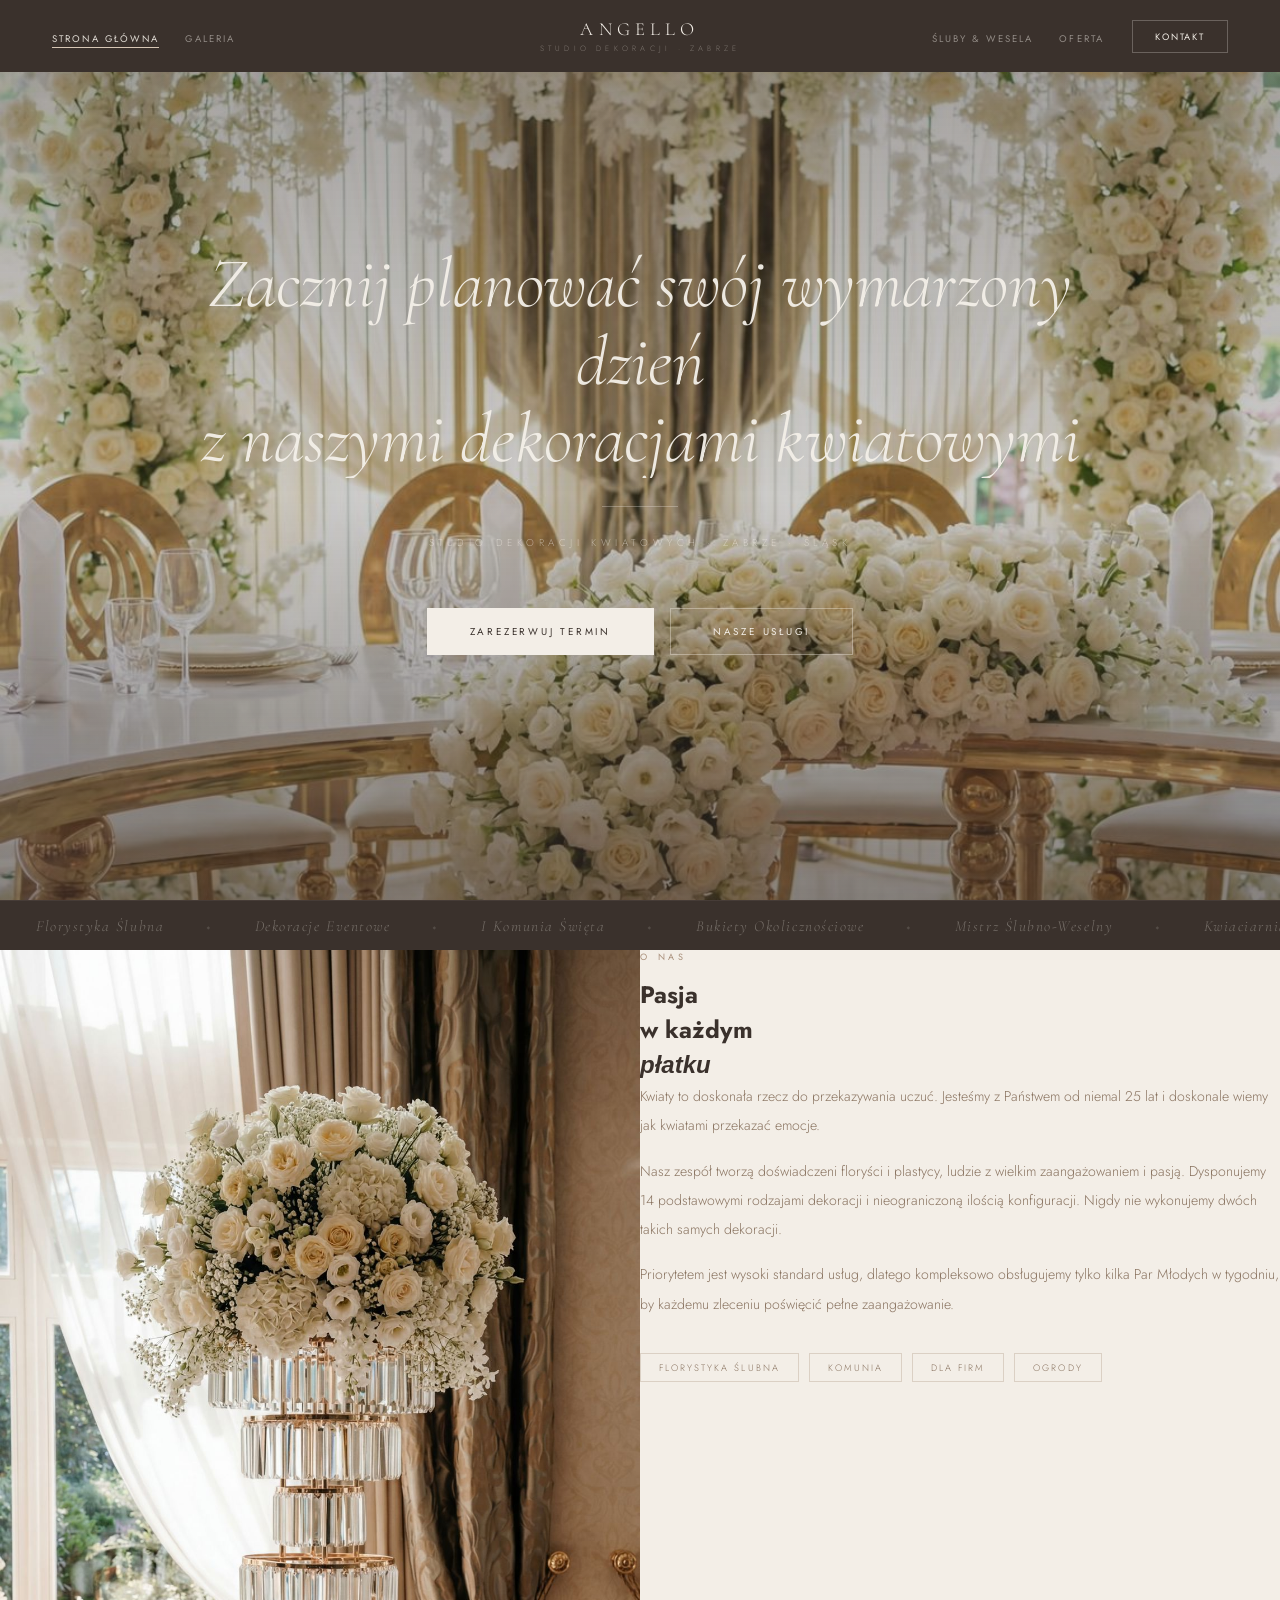
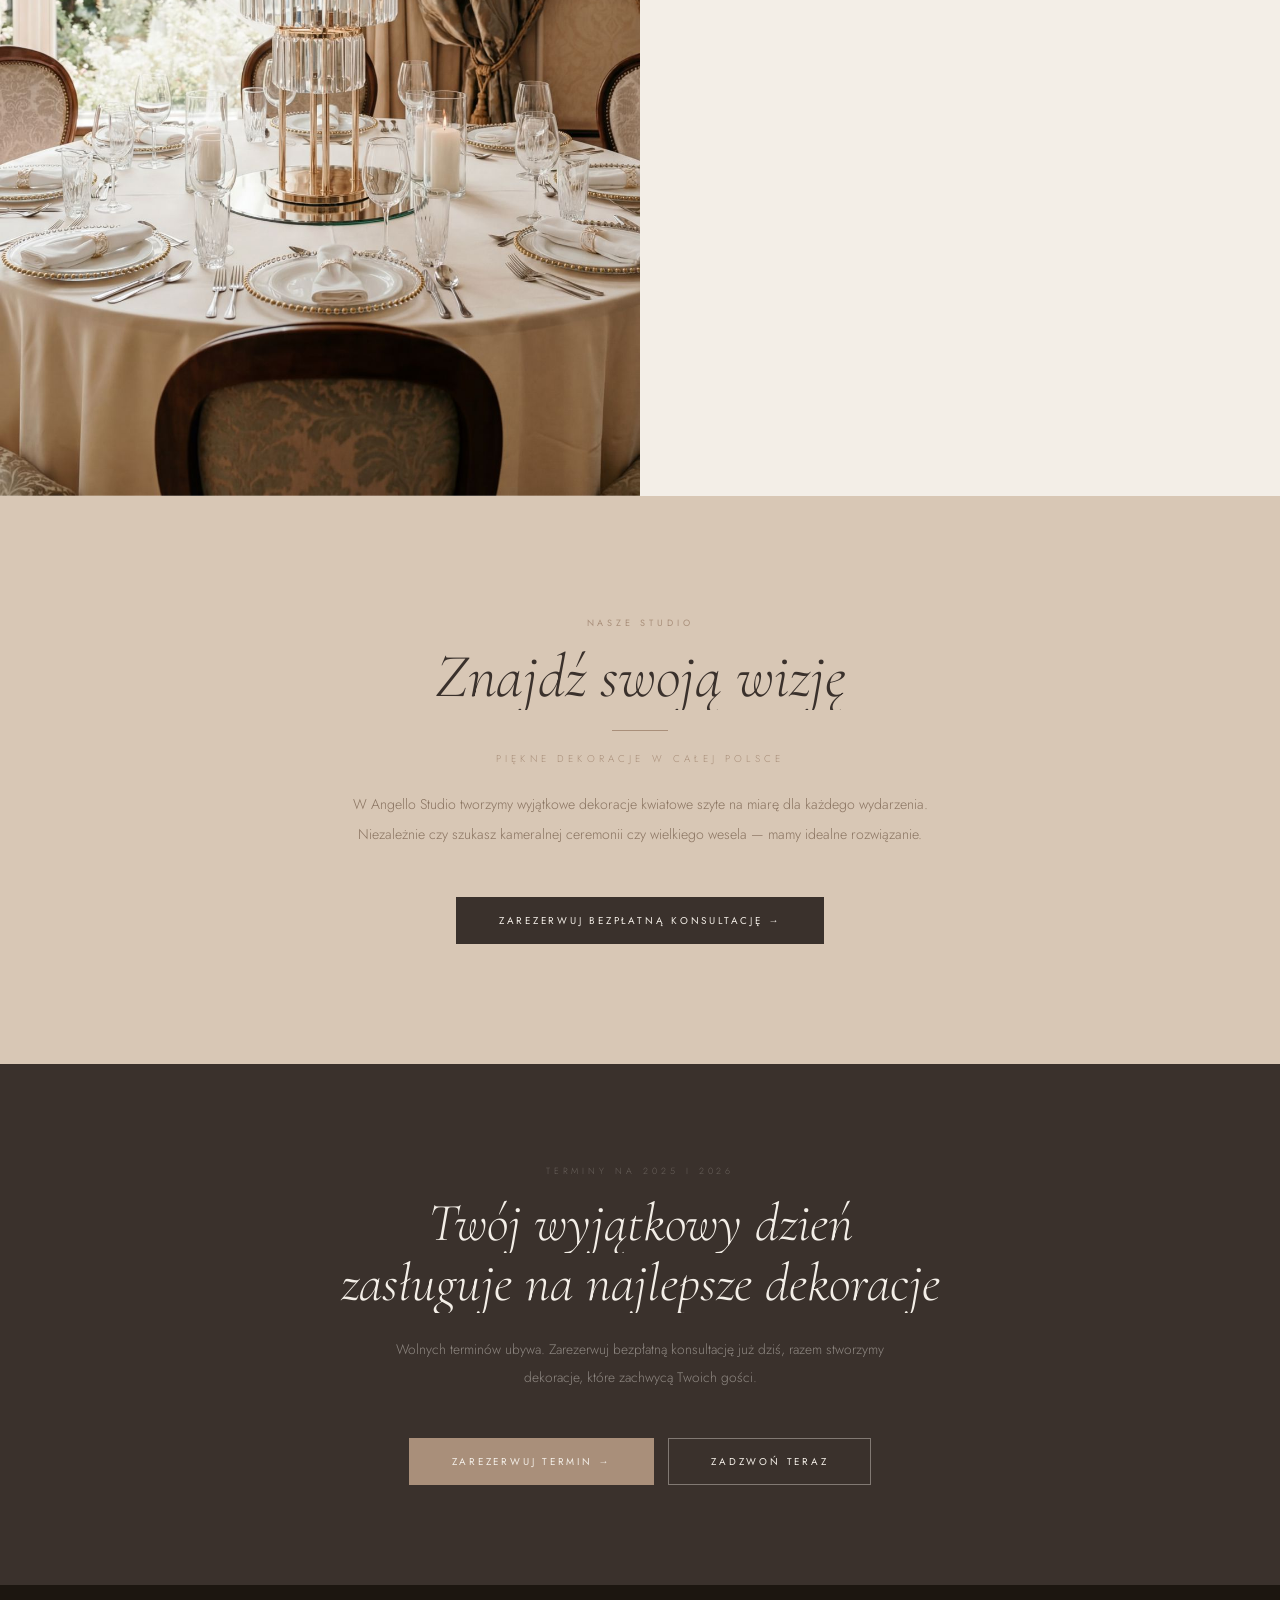
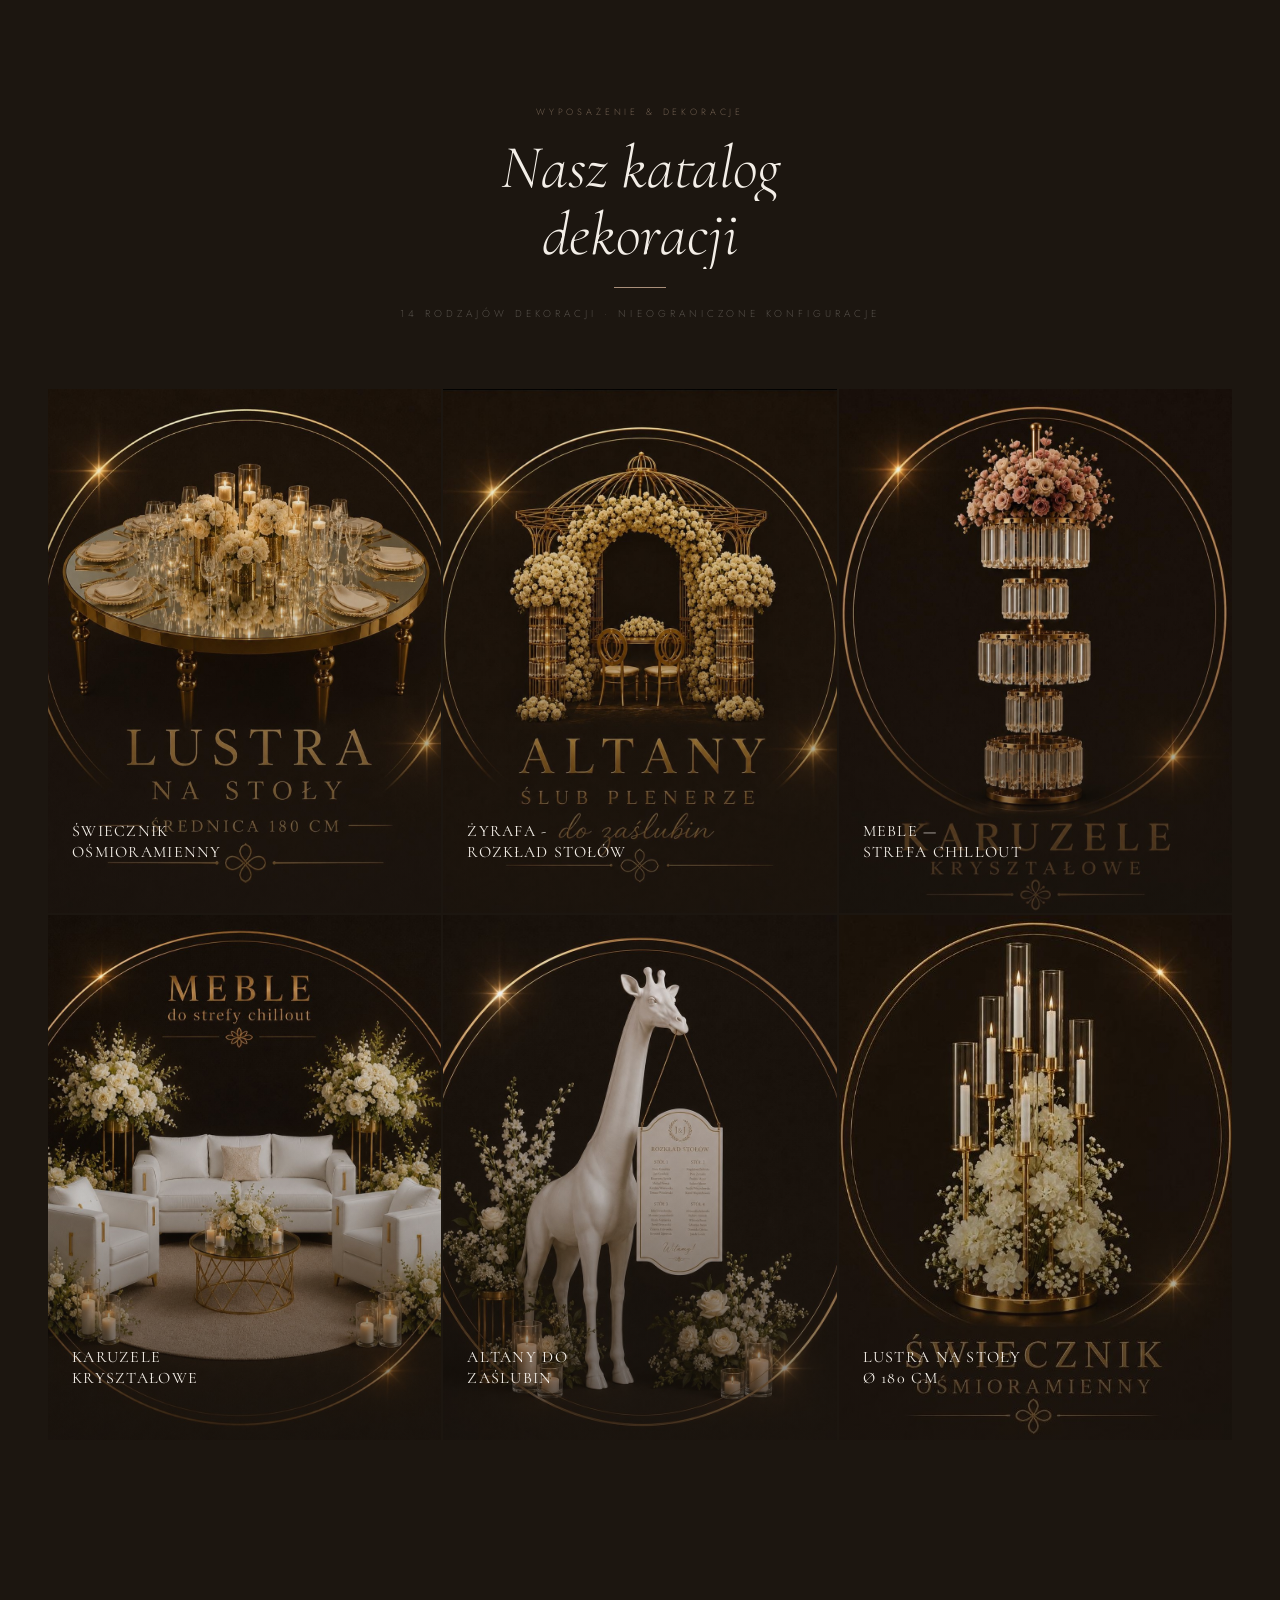
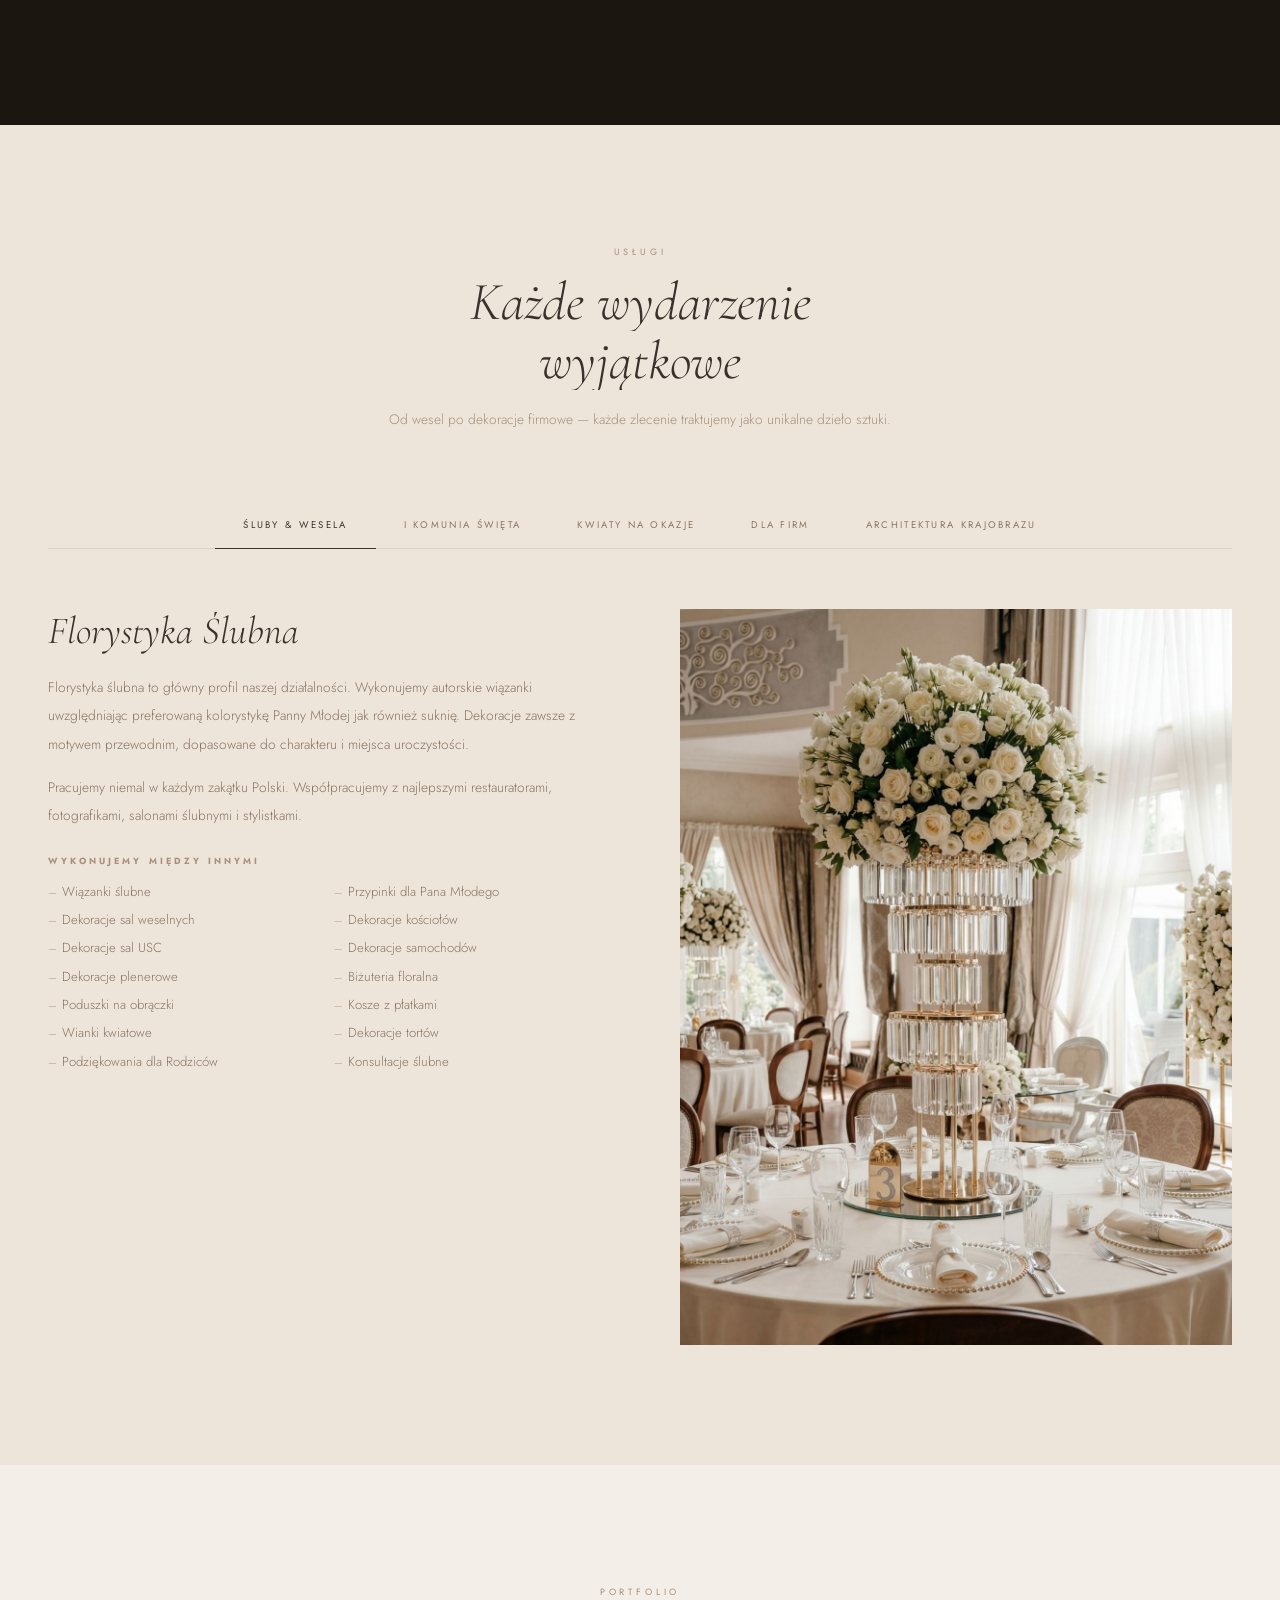
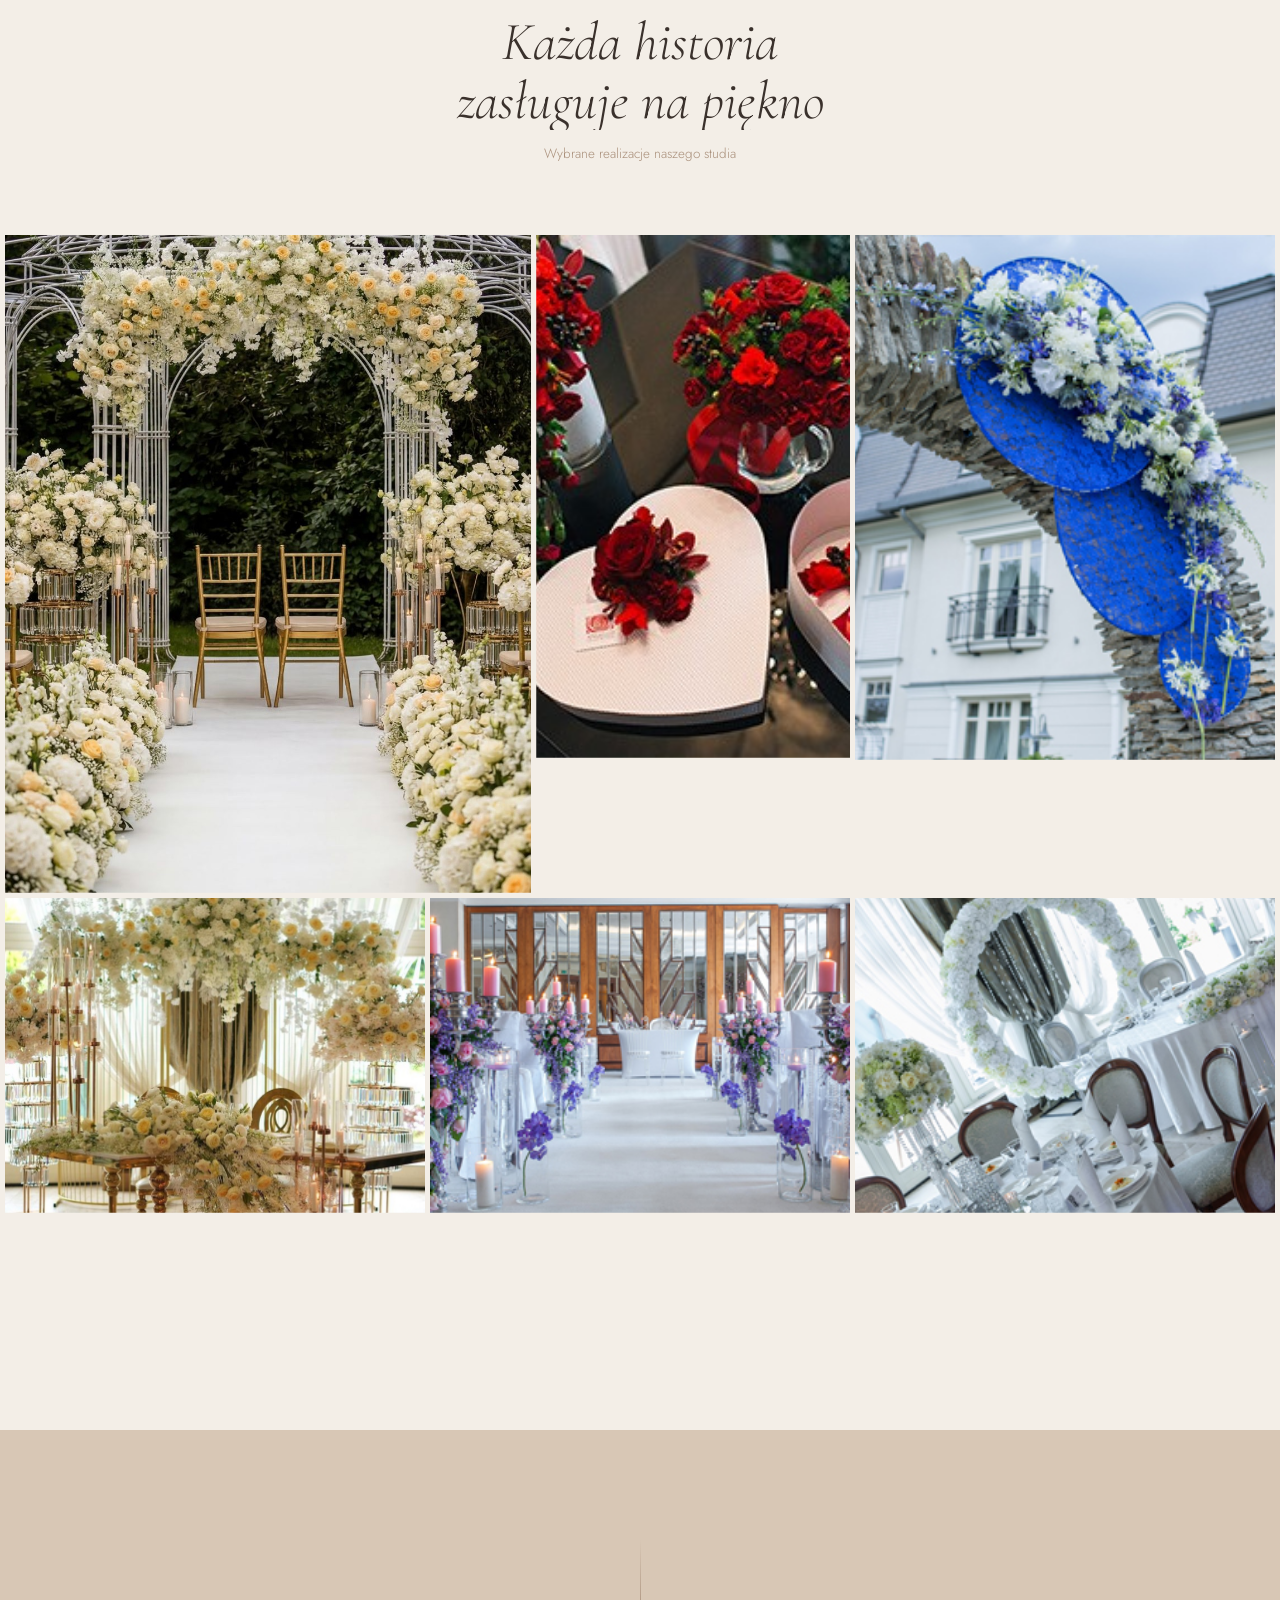
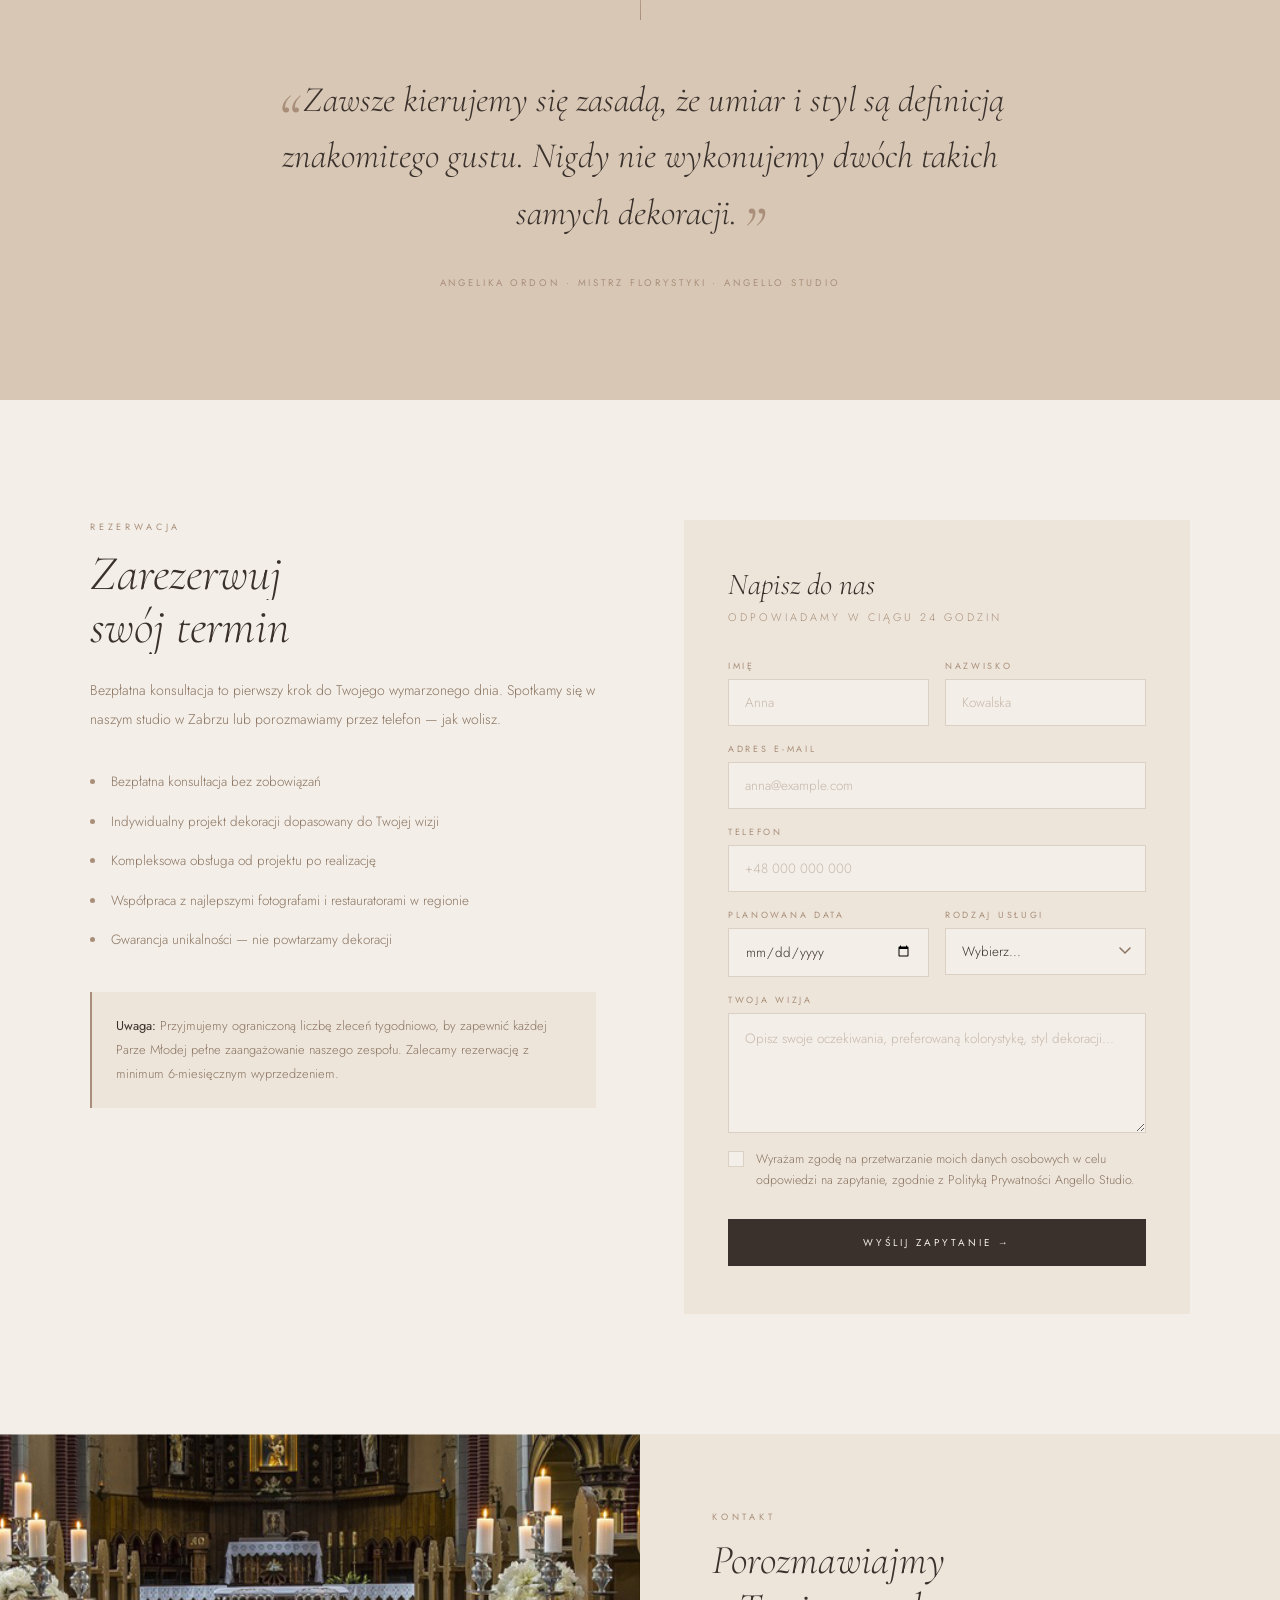
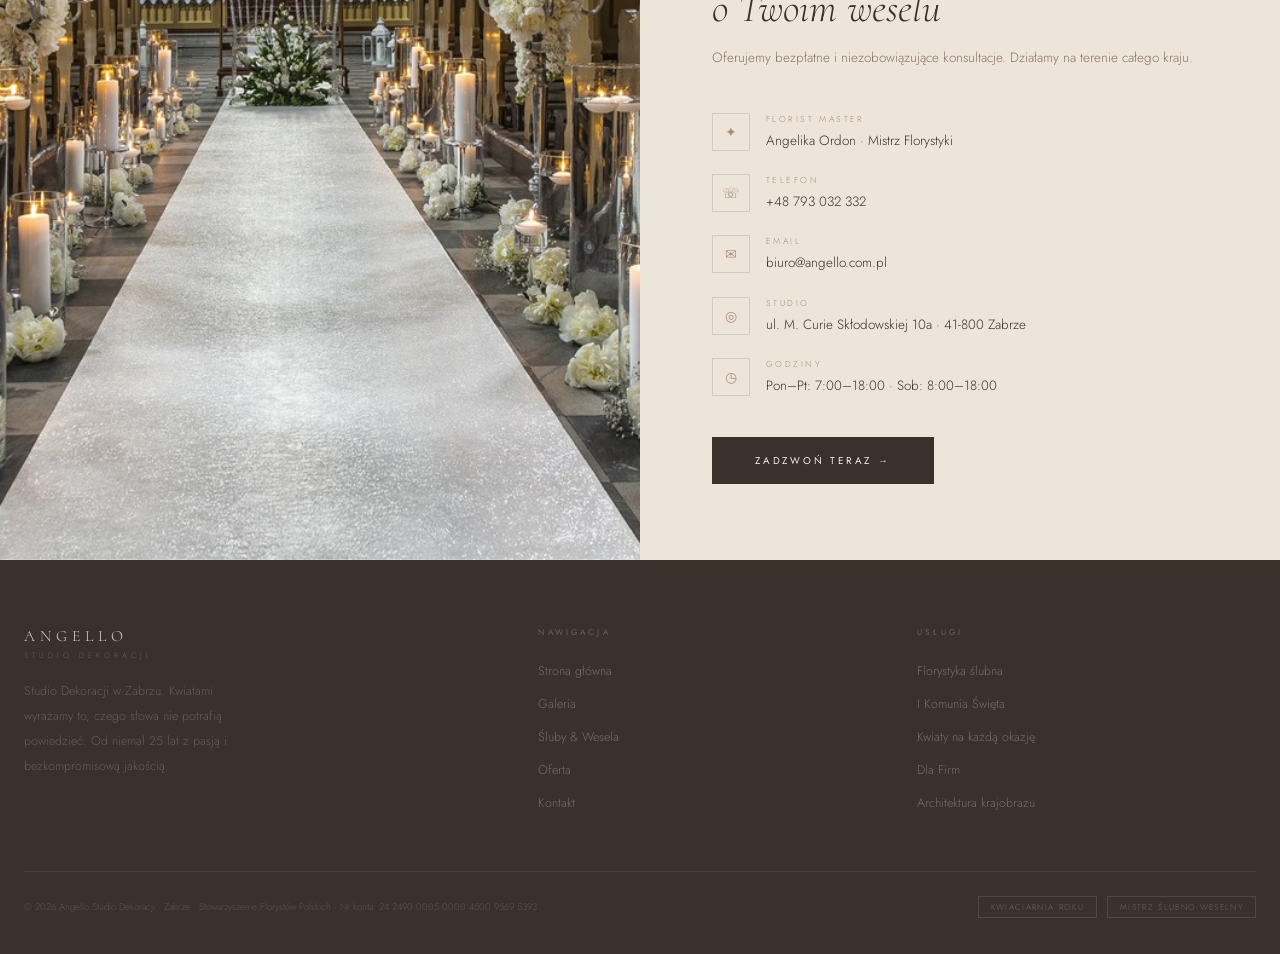
==== commit f3e9e82f: "Update index.html" ====
--- a/index.html
+++ b/index.html
@@ -13,8 +13,8 @@
 .about-img{position:relative;overflow:hidden}
 .about-img .img-reveal{width:100%;height:100%}
 .about-img .img-reveal img{width:100%;height:100%;object-fit:cover;display:block}
-.about-text{background:var(--blush);display:flex;flex-direction:column;justify-content:center;padding:88px 76px 88px 68px}
-.about-text h2{font-family:'Cormorant',serif;font-style:italic;font-weight:300;font-size:clamp(3rem,4.2vw,5rem);color:var(--text-dark);line-height:1.05;margin-bottom:30px}
+.abouttext{background:var(--blush);display:flex;flex-direction:column;justify-content:center;padding:88px 76px 88px 68px}
+.abouttext h2{fontfamily:'Cormorant',serif;fontstyle:italic;fontweight:300;font-size:clamp(3rem,4.2vw,5rem);color:var(--text-dark);line-height:1.05;margin-bottom:30px}
 .about-text p{font-family:'Jost',sans-serif;font-size:.88rem;line-height:2.08;color:var(--text-mid);font-weight:300;margin-bottom:16px}
 .about-tags{display:flex;gap:10px;flex-wrap:wrap;margin-top:34px}
 
@@ -223,7 +223,7 @@
       <span class="split-line"><span class="split-line-inner" style="transition-delay:.28s"><em>płatku</em></span></span>
     </h2>
     <p class="fade-up d2">Kwiaty to doskonała rzecz do przekazywania uczuć. Jesteśmy z Państwem od niemal 25 lat i doskonale wiemy jak kwiatami przekazać emocje.</p>
-    <p class="fade-up d3">Nasz zespół tworzą doświadczeni floryści i plastycy — ludzie z wielkim zaangażowaniem i pasją. Dysponujemy 14 podstawowymi rodzajami dekoracji i nieograniczoną ilością konfiguracji. Nigdy nie wykonujemy dwóch takich samych dekoracji.</p>
+    <p class="fade-up d3">Nasz zespół tworzą doświadczeni floryści i plastycy, ludzie z wielkim zaangażowaniem i pasją. Dysponujemy 14 podstawowymi rodzajami dekoracji i nieograniczoną ilością konfiguracji. Nigdy nie wykonujemy dwóch takich samych dekoracji.</p>
     <p class="fade-up d4">Priorytetem jest wysoki standard usług, dlatego kompleksowo obsługujemy tylko kilka Par Młodych w tygodniu, by każdemu zleceniu poświęcić pełne zaangażowanie.</p>
     <div class="about-tags fade-up d5">
       <div class="tag">Florystyka ślubna</div><div class="tag">Komunia</div><div class="tag">Dla Firm</div><div class="tag">Ogrody</div>
@@ -251,7 +251,7 @@
       <span class="split-line"><span class="split-line-inner" style="transition-delay:.08s">Twój wyjątkowy dzień</span></span>
       <span class="split-line"><span class="split-line-inner" style="transition-delay:.18s"><em>zasługuje na najlepsze dekoracje</em></span></span>
     </p>
-    <p class="cta-body fade-up d3">Wolnych terminów ubywa. Zarezerwuj bezpłatną konsultację już dziś — razem stworzymy dekoracje, które zachwycą Twoich gości.</p>
+    <p class="cta-body fade-up d3">Wolnych terminów ubywa. Zarezerwuj bezpłatną konsultację już dziś, razem stworzymy dekoracje, które zachwycą Twoich gości.</p>
     <div class="cta-btns fade-up d4">
       <a href="kontakt.html" class="btn-warm"><span>Zarezerwuj termin →</span></a>
       <a href="tel:+48793032332" class="btn-ghost">Zadzwoń teraz</a>
@@ -276,7 +276,7 @@
         <div class="dek-card-body">
           <span class="dek-card-tag">Dekoracja stołu</span>
           <p class="dek-card-name">Świecznik<br>Ośmioramienny</p>
-          <p class="dek-card-desc">Złote świeczniki z kryształowymi kloszami i kwiatami — doskonałe jako centerpiece.</p>
+          <p class="dek-card-desc">Złote świeczniki z kryształowymi kloszami i kwiatami, doskonałe jako centerpiece.</p>
           <span class="dek-card-arrow">Zapytaj o ten element ›</span>
         </div>
       </div>
@@ -284,7 +284,7 @@
         <div class="dek-card-inner"><img src="i2.JPG" alt="Żyrafa rozkład stołów"><div class="dek-card-overlay"></div></div>
         <div class="dek-card-body">
           <span class="dek-card-tag">Winietarz</span>
-          <p class="dek-card-name">Żyrafa —<br>Rozkład Stołów</p>
+          <p class="dek-card-name">Żyrafa -<br>Rozkład Stołów</p>
           <p class="dek-card-desc">Wyjątkowy winietarz z planem sali. Biała rzeźba w złotym kręgu z kwiatami.</p>
           <span class="dek-card-arrow">Zapytaj o ten element ›</span>
         </div>
@@ -312,7 +312,7 @@
         <div class="dek-card-body">
           <span class="dek-card-tag">Ceremonia plenerowa</span>
           <p class="dek-card-name">Altany do<br>Zaślubin</p>
-          <p class="dek-card-desc">Złote altanki obsypane białymi różami — idealne tło do ceremonii i sesji.</p>
+          <p class="dek-card-desc">Złote altanki obsypane białymi różami, idealne tło do ceremonii i sesji.</p>
           <span class="dek-card-arrow">Zapytaj o ten element ›</span>
         </div>
       </div>
@@ -321,7 +321,7 @@
         <div class="dek-card-body">
           <span class="dek-card-tag">Nakrycie stołu</span>
           <p class="dek-card-name">Lustra na Stoły<br>ø 180 cm</p>
-          <p class="dek-card-desc">Okrągłe lustra o średnicy 180 cm — spektakularne tło odbijające świece i kwiaty.</p>
+          <p class="dek-card-desc">Okrągłe lustra o średnicy 180 cm, spektakularne tło odbijające świece i kwiaty.</p>
           <span class="dek-card-arrow">Zapytaj o ten element ›</span>
         </div>
       </div>
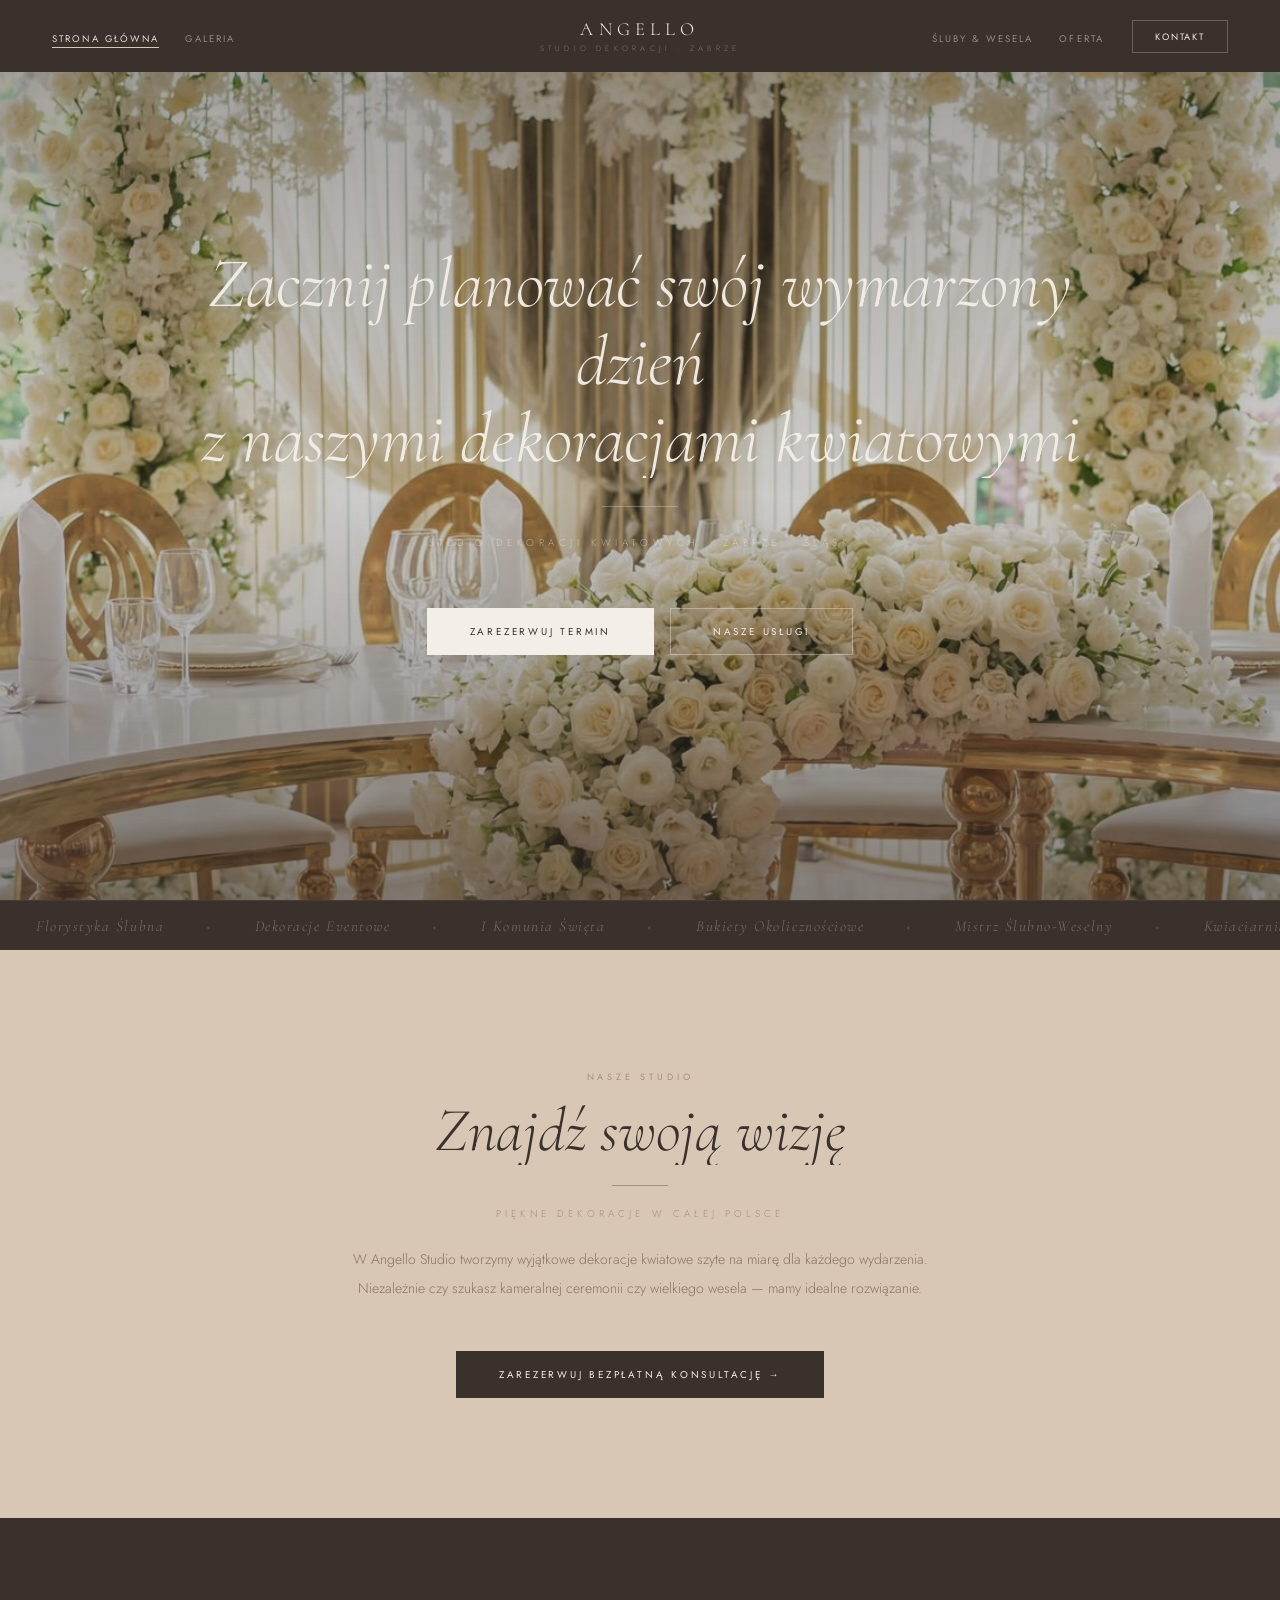
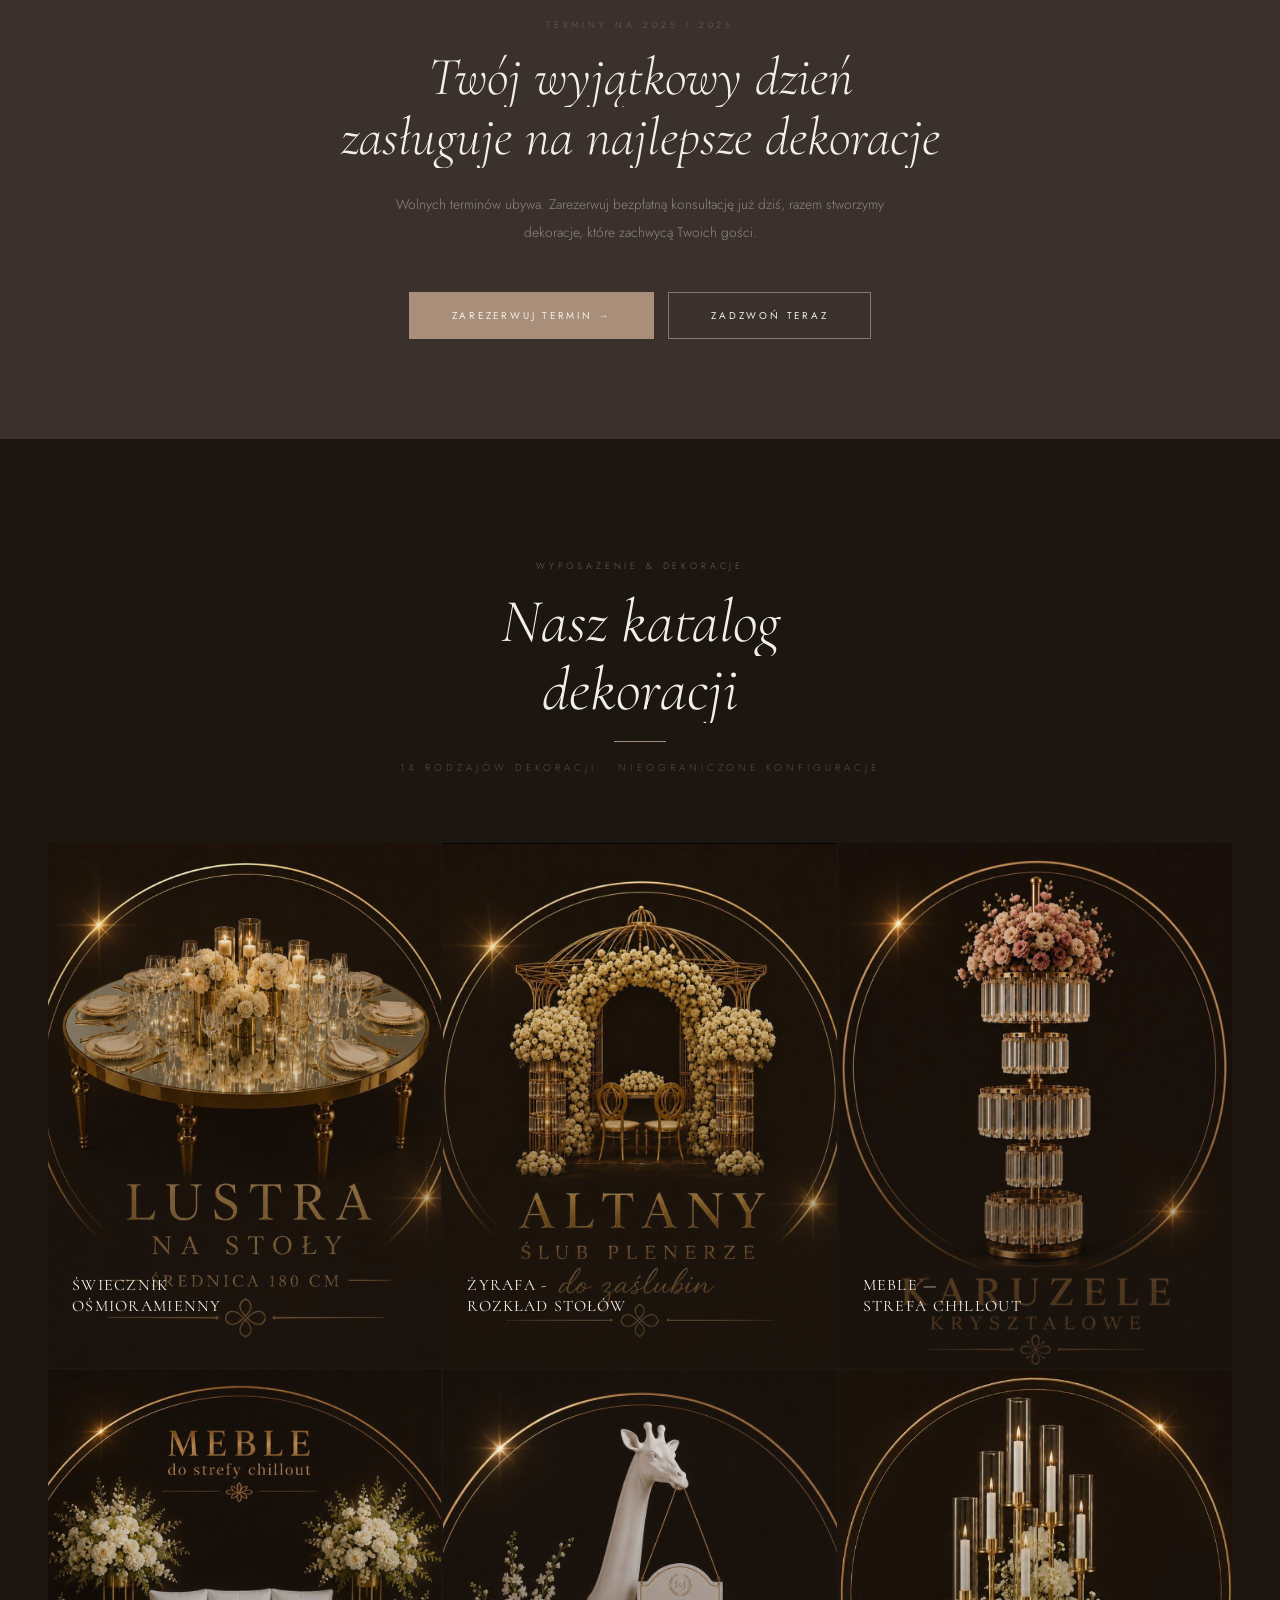
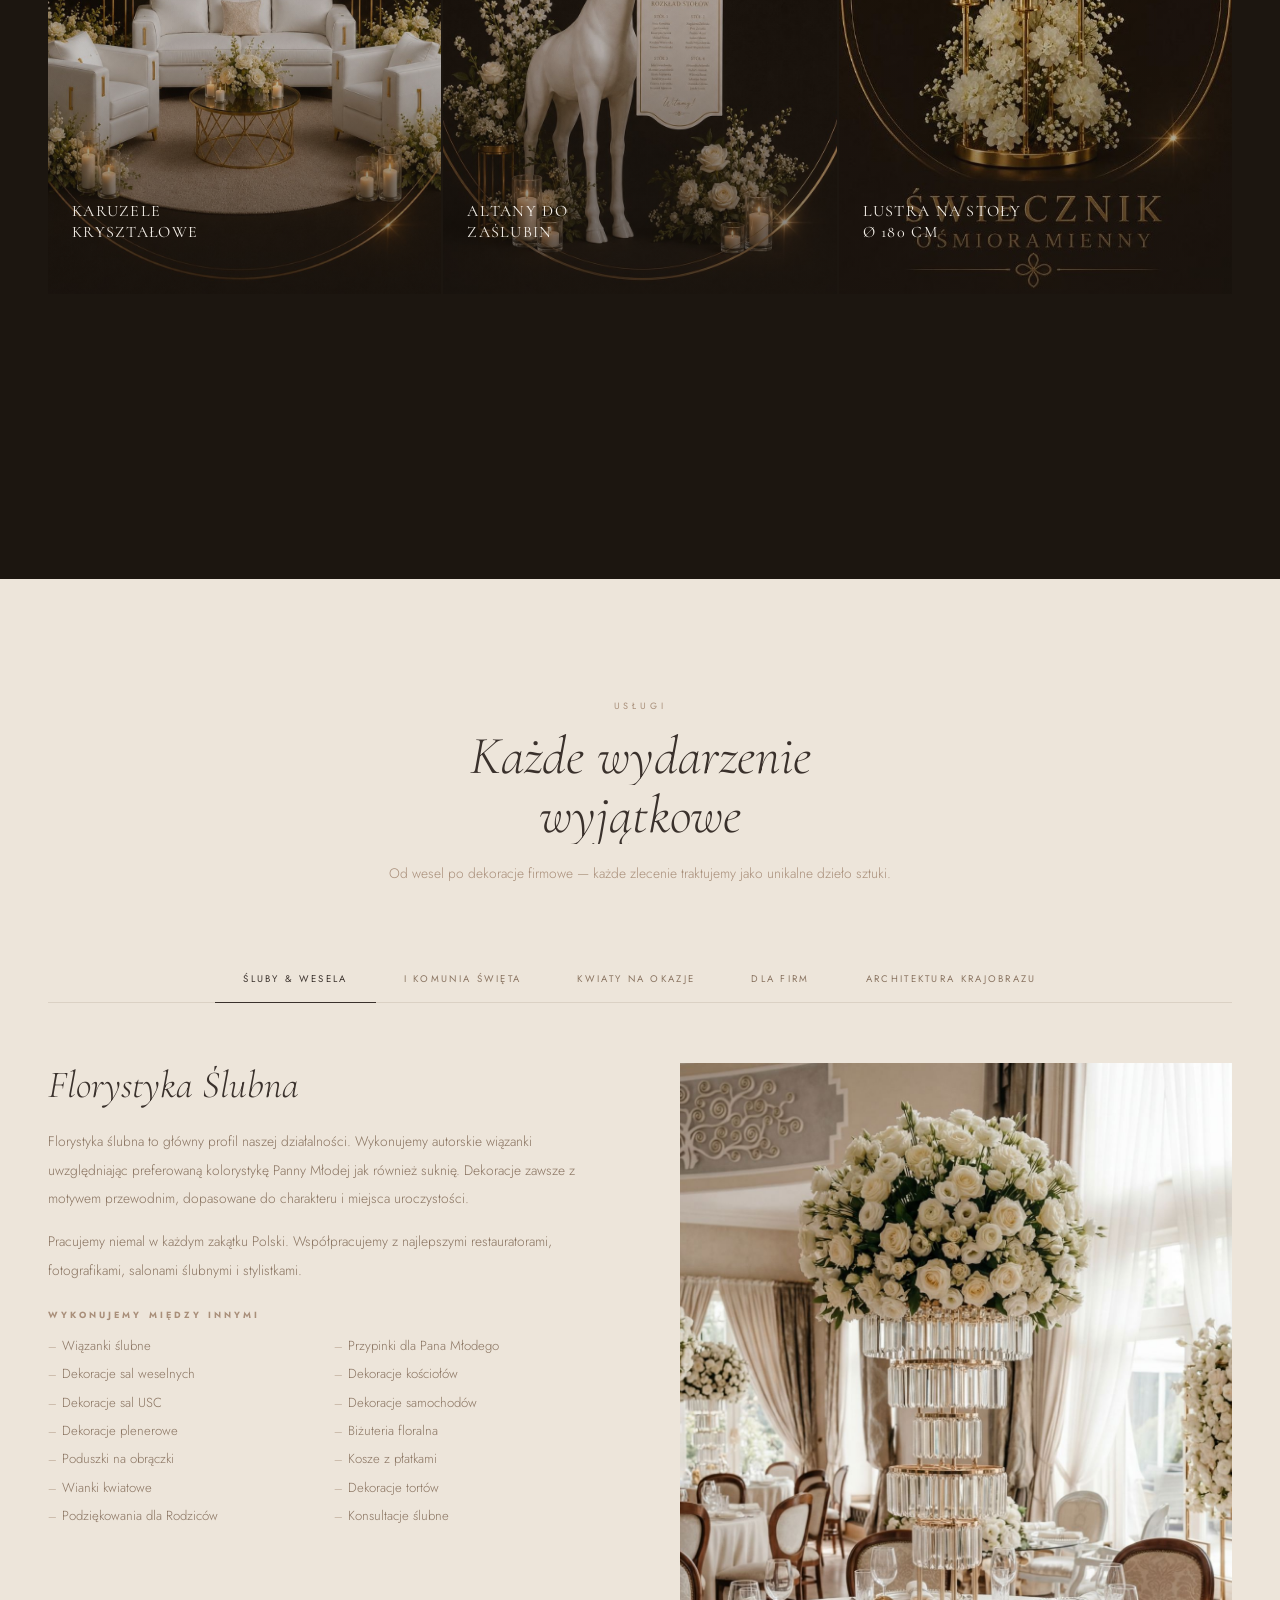
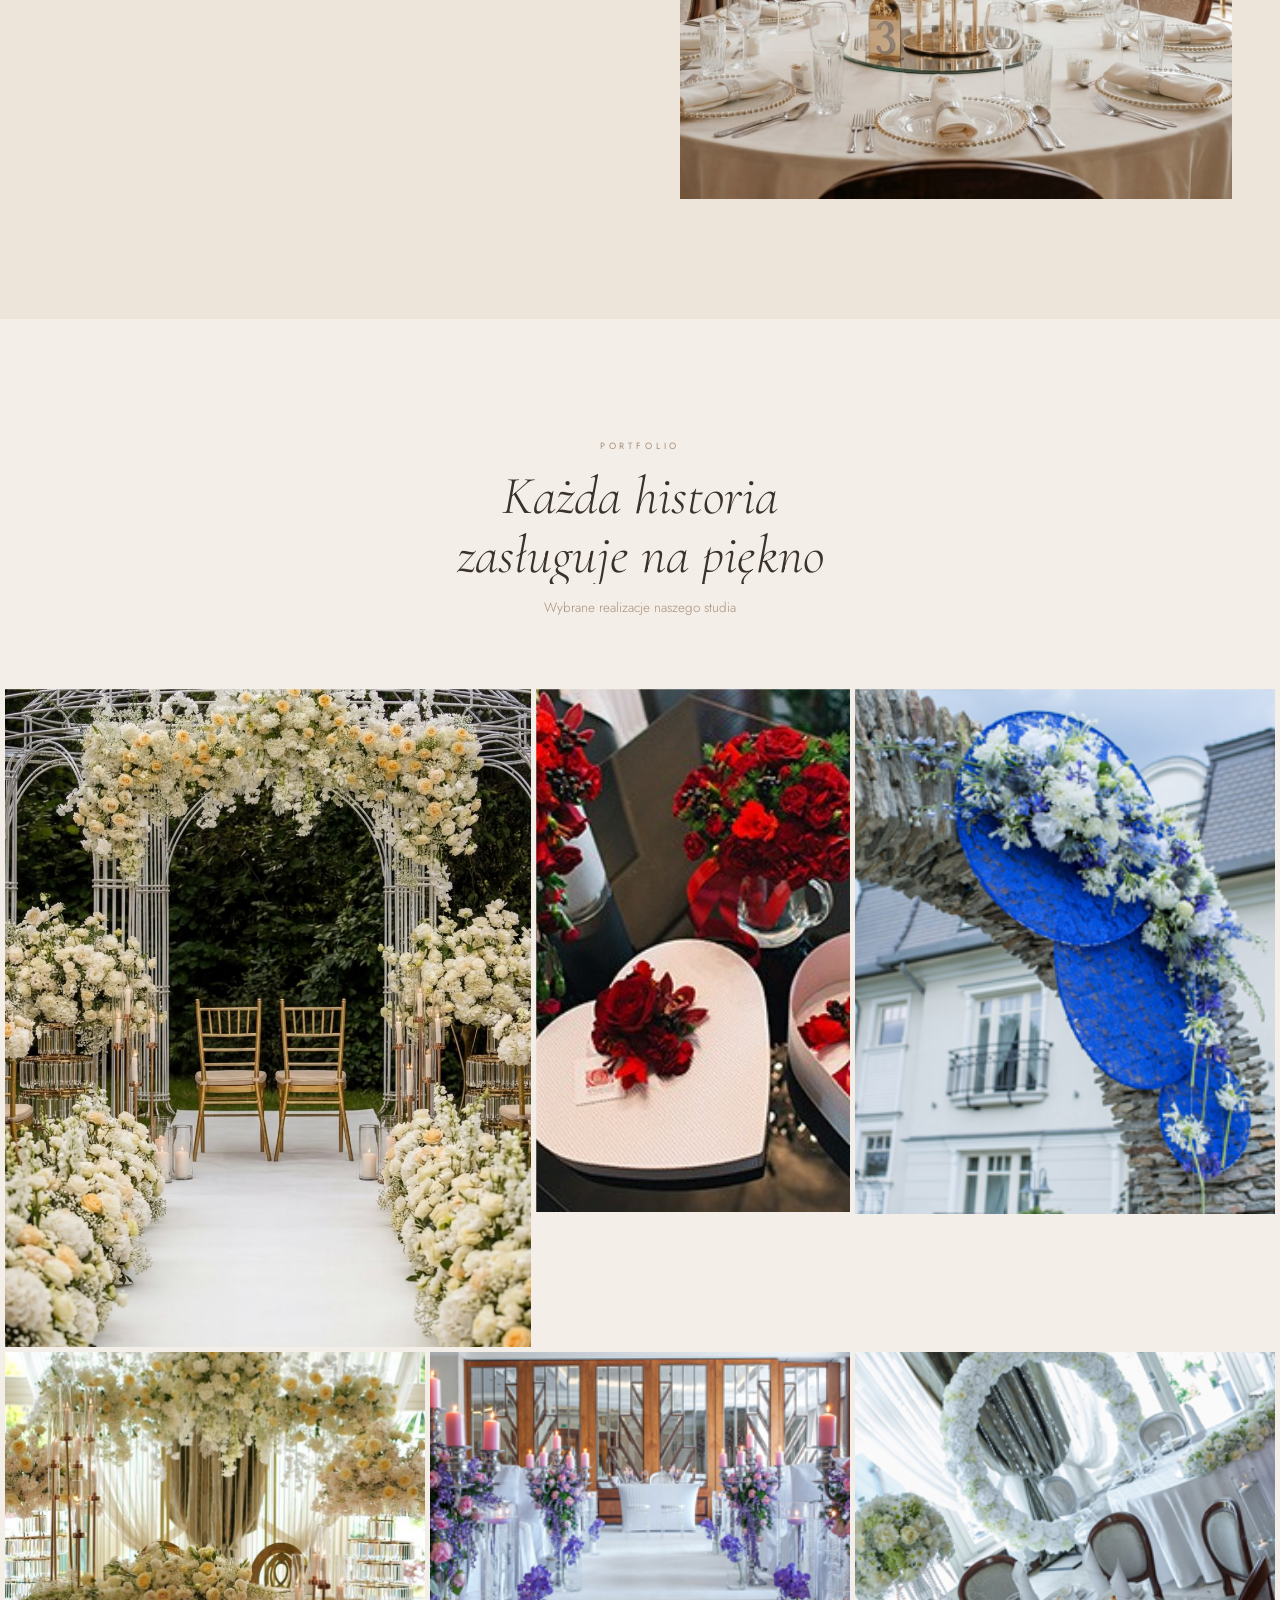
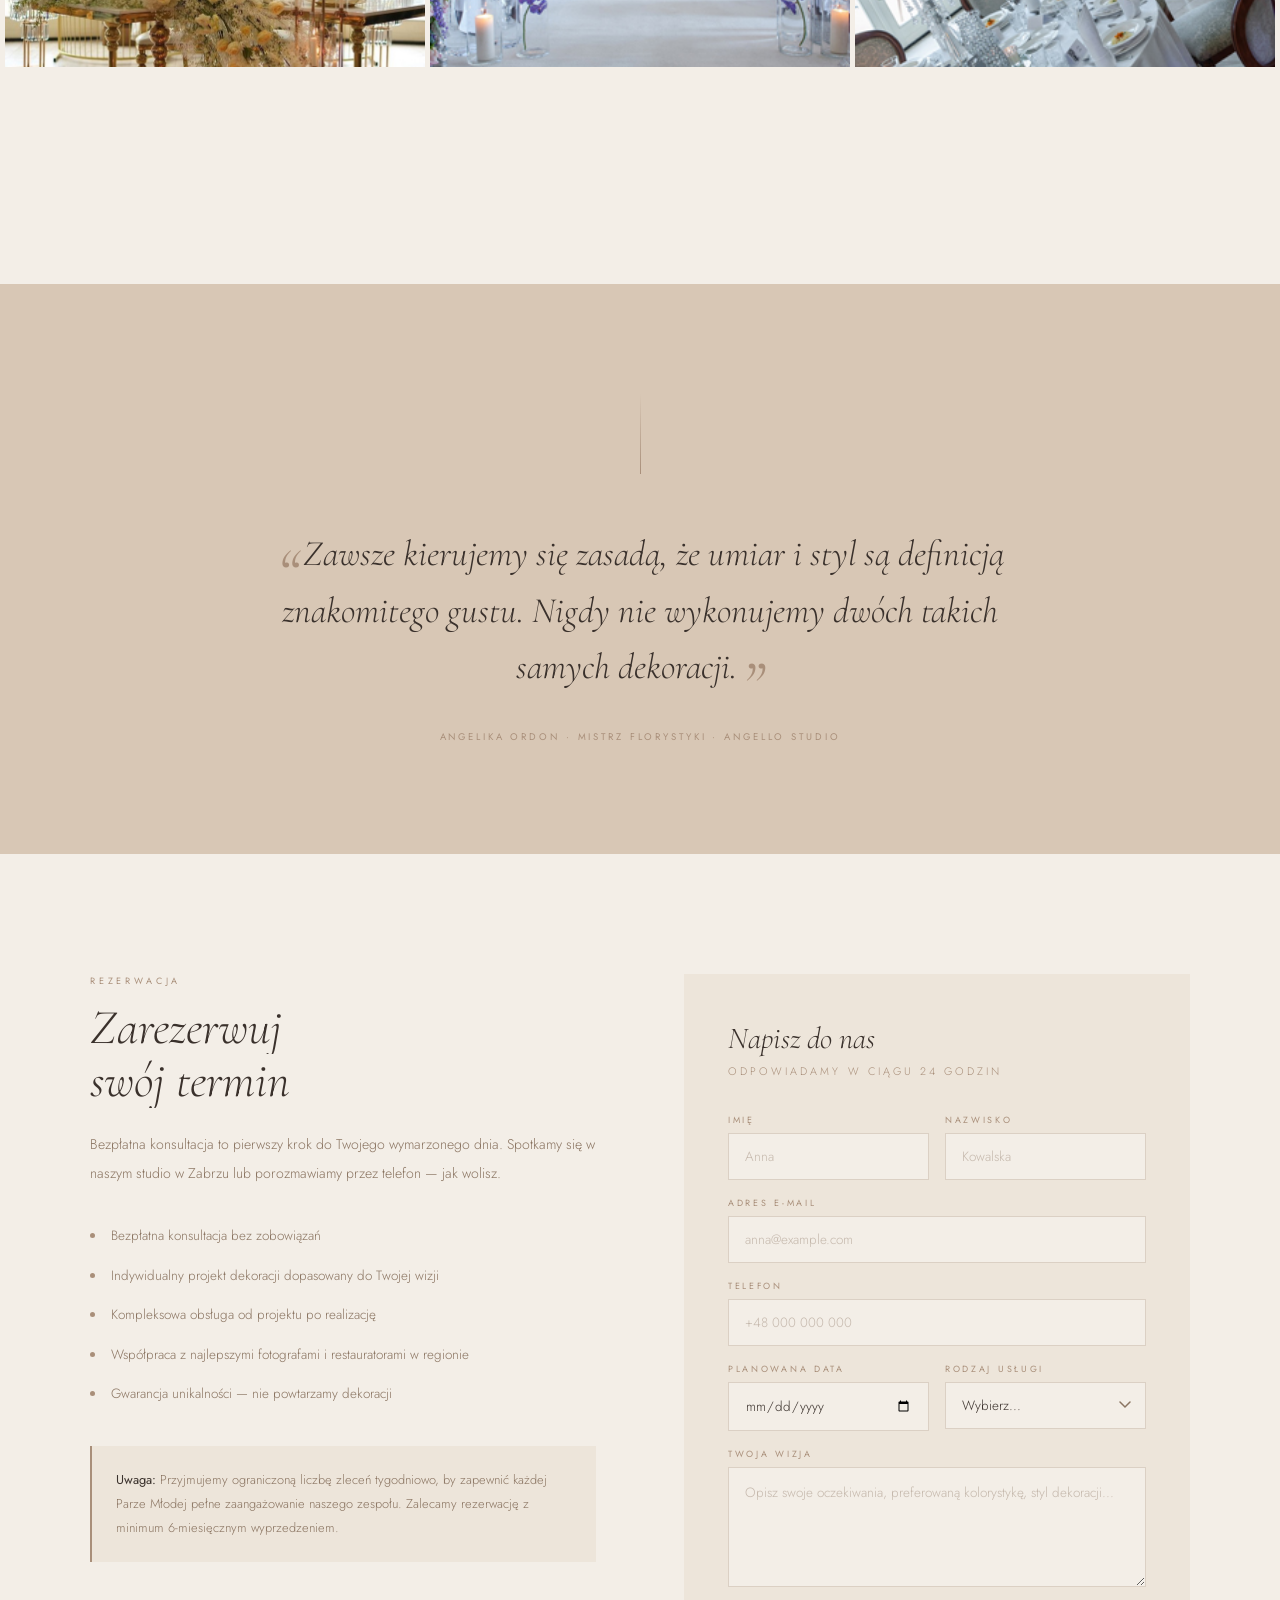
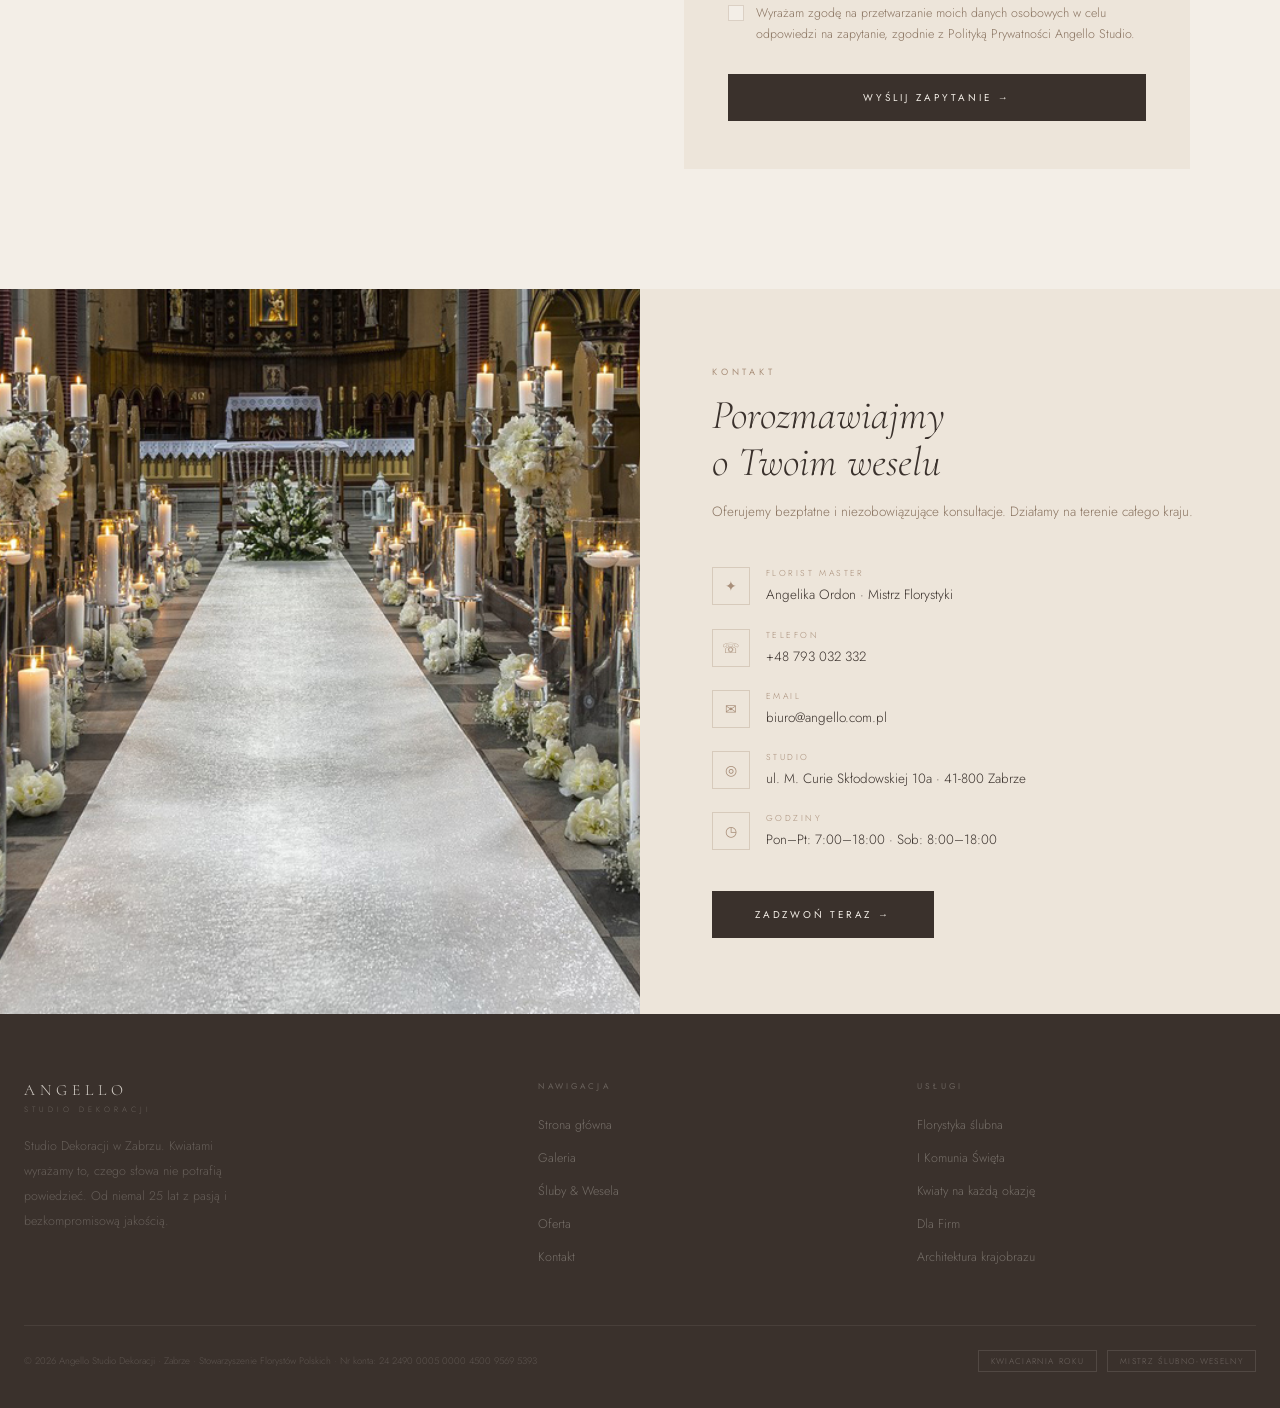
==== commit 390ff668: "Update index.html" ====
--- a/index.html
+++ b/index.html
@@ -213,23 +213,7 @@
   </div>
 </div>
 
-<section class="about-section" id="o-nas">
-  <div class="about-img observe-me"><div class="img-reveal"><img src="zdj1.JPG" alt="Angello Studio"></div></div>
-  <div class="about-text observe-me">
-    <span class="eyebrow"><span class="eyebrow-inner">O nas</span></span>
-    <h2>
-      <span class="split-line"><span class="split-line-inner" style="transition-delay:.08s">Pasja</span></span>
-      <span class="split-line"><span class="split-line-inner" style="transition-delay:.18s">w każdym</span></span>
-      <span class="split-line"><span class="split-line-inner" style="transition-delay:.28s"><em>płatku</em></span></span>
-    </h2>
-    <p class="fade-up d2">Kwiaty to doskonała rzecz do przekazywania uczuć. Jesteśmy z Państwem od niemal 25 lat i doskonale wiemy jak kwiatami przekazać emocje.</p>
-    <p class="fade-up d3">Nasz zespół tworzą doświadczeni floryści i plastycy, ludzie z wielkim zaangażowaniem i pasją. Dysponujemy 14 podstawowymi rodzajami dekoracji i nieograniczoną ilością konfiguracji. Nigdy nie wykonujemy dwóch takich samych dekoracji.</p>
-    <p class="fade-up d4">Priorytetem jest wysoki standard usług, dlatego kompleksowo obsługujemy tylko kilka Par Młodych w tygodniu, by każdemu zleceniu poświęcić pełne zaangażowanie.</p>
-    <div class="about-tags fade-up d5">
-      <div class="tag">Florystyka ślubna</div><div class="tag">Komunia</div><div class="tag">Dla Firm</div><div class="tag">Ogrody</div>
-    </div>
-  </div>
-</section>
+
 
 <section class="find-section">
   <div class="wrap observe-me">
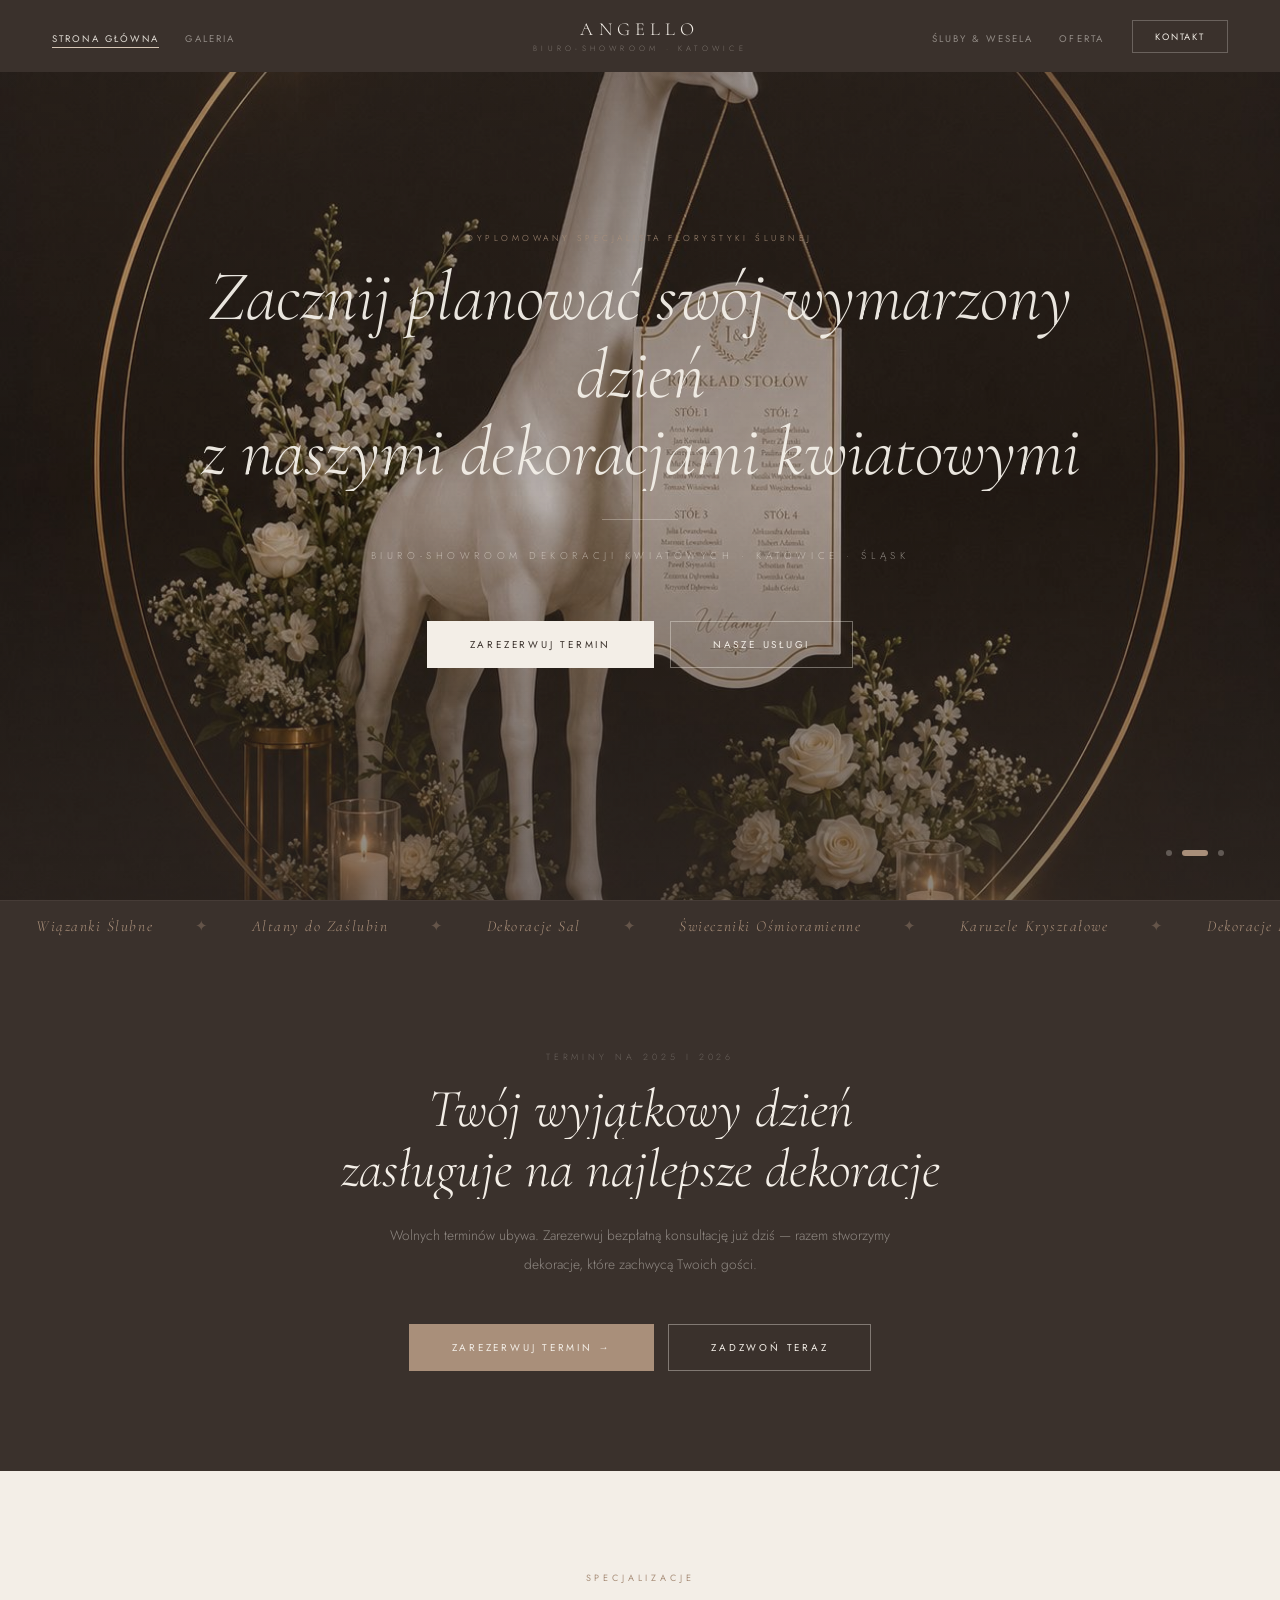
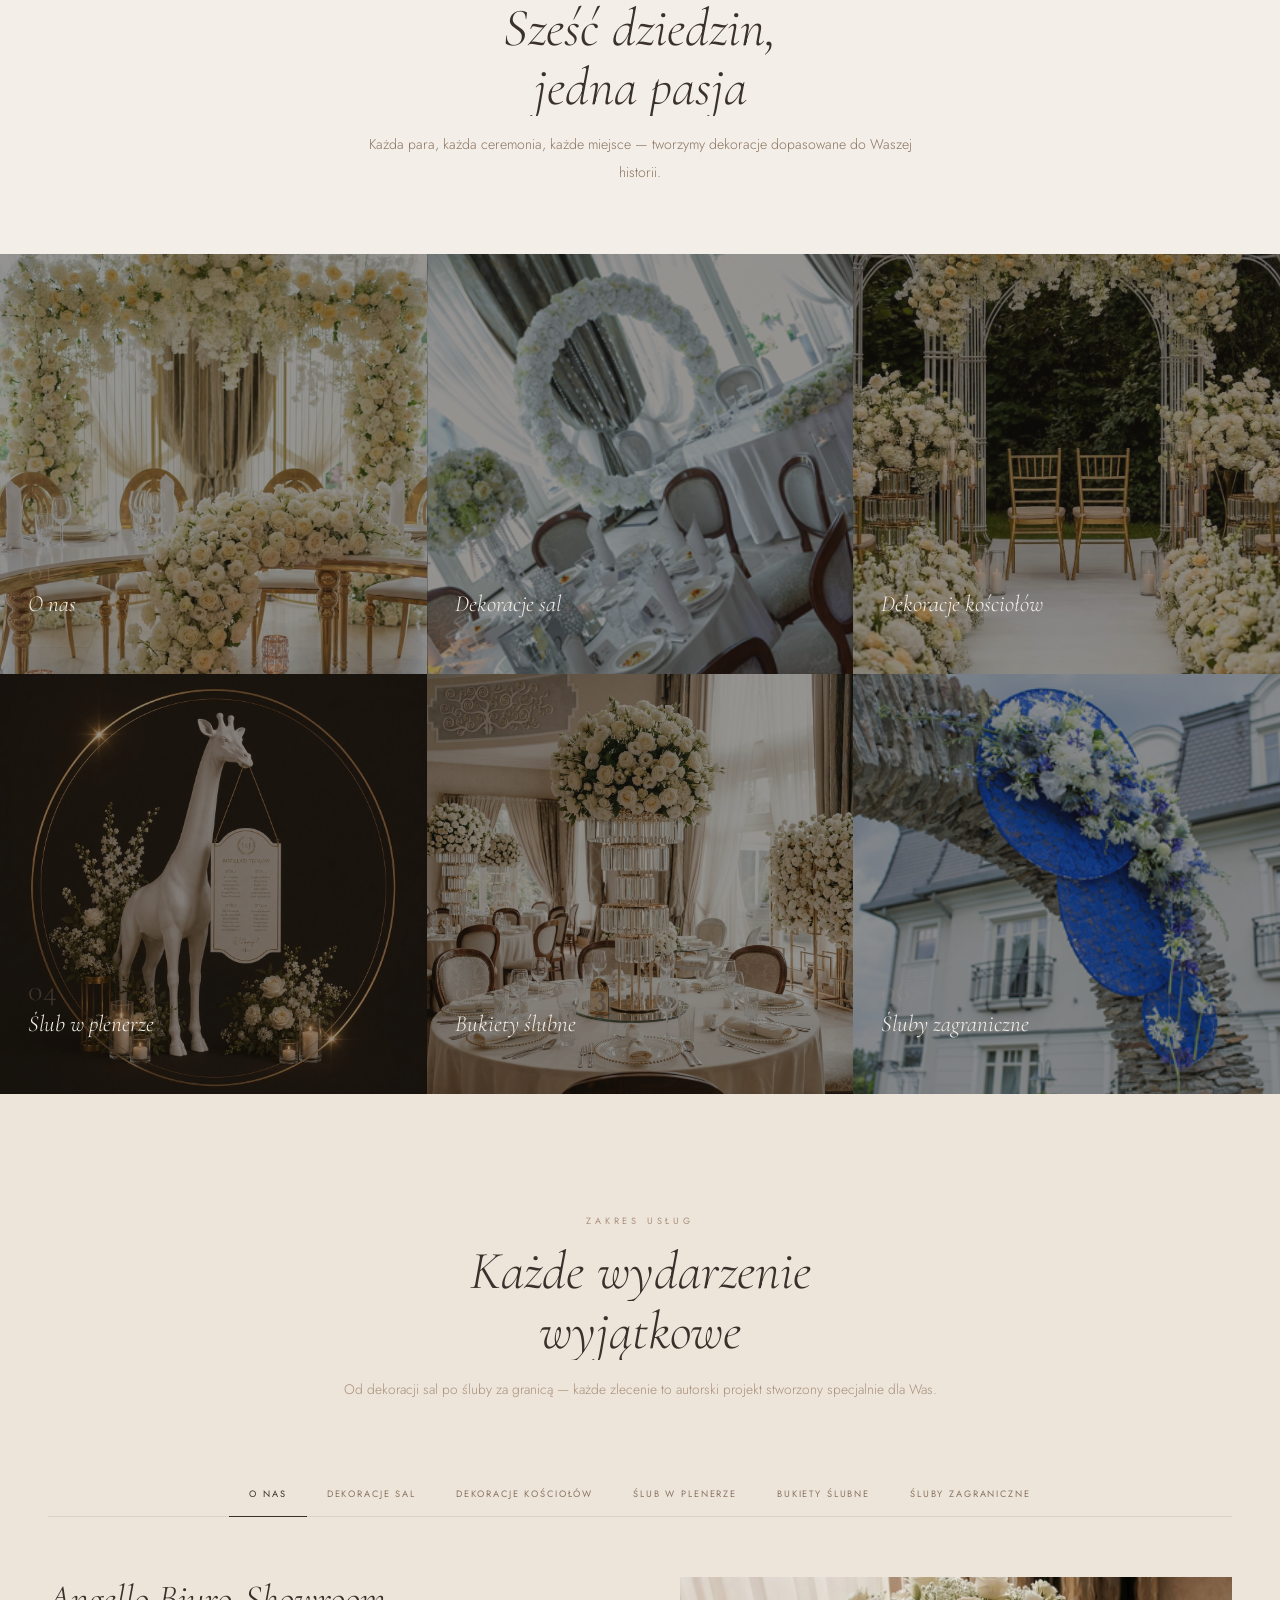
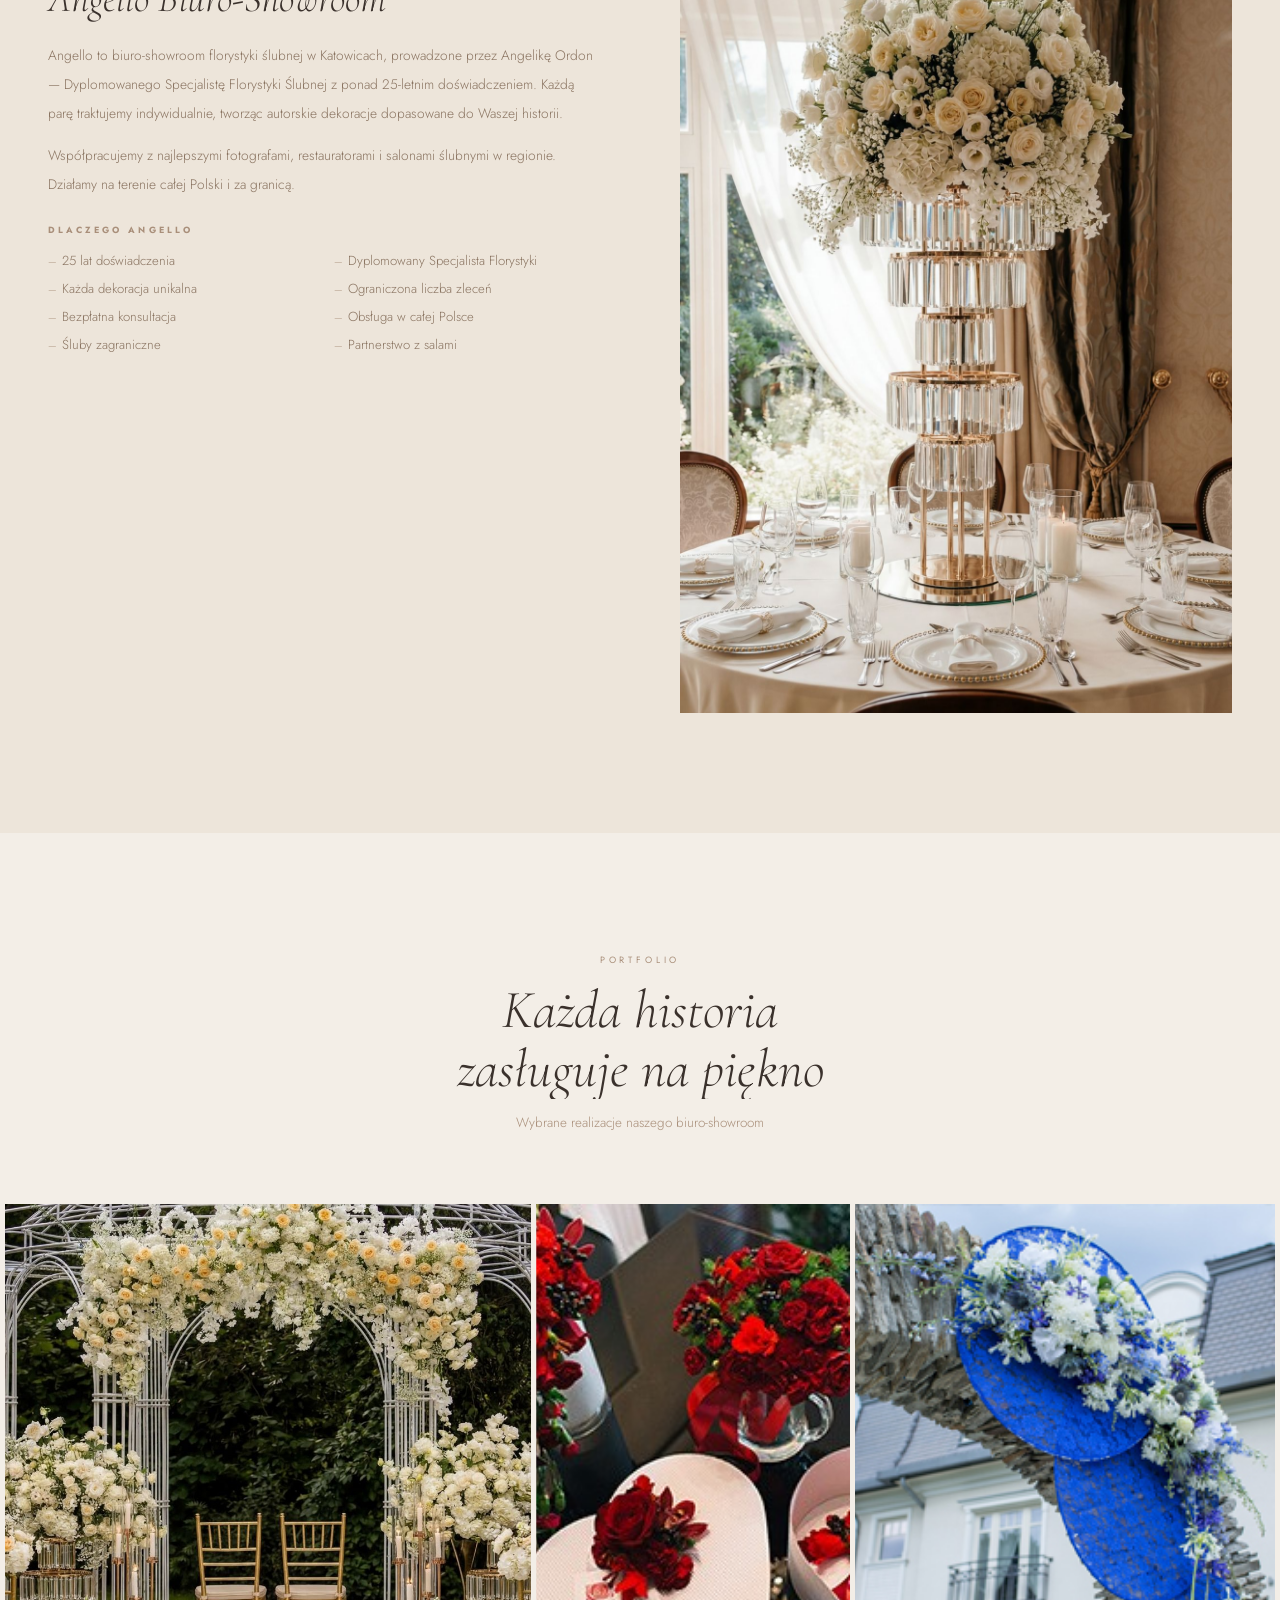
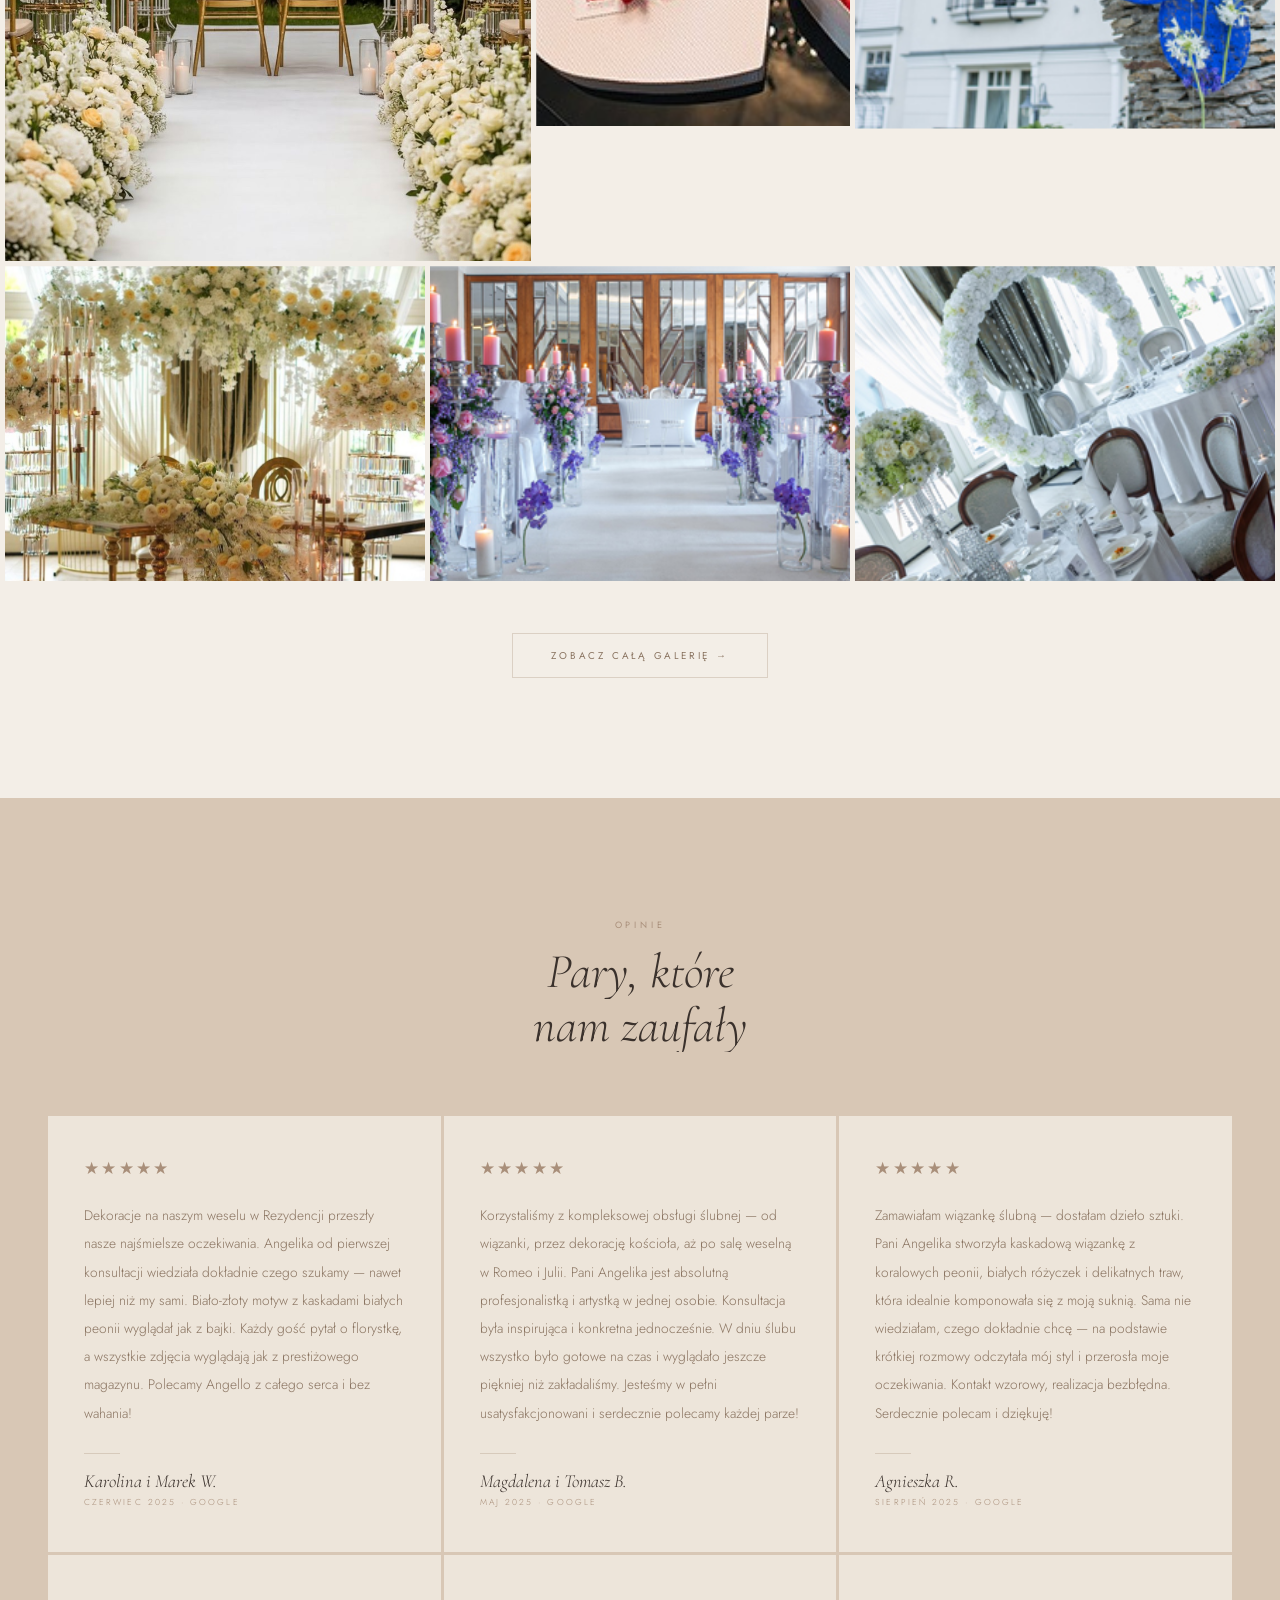
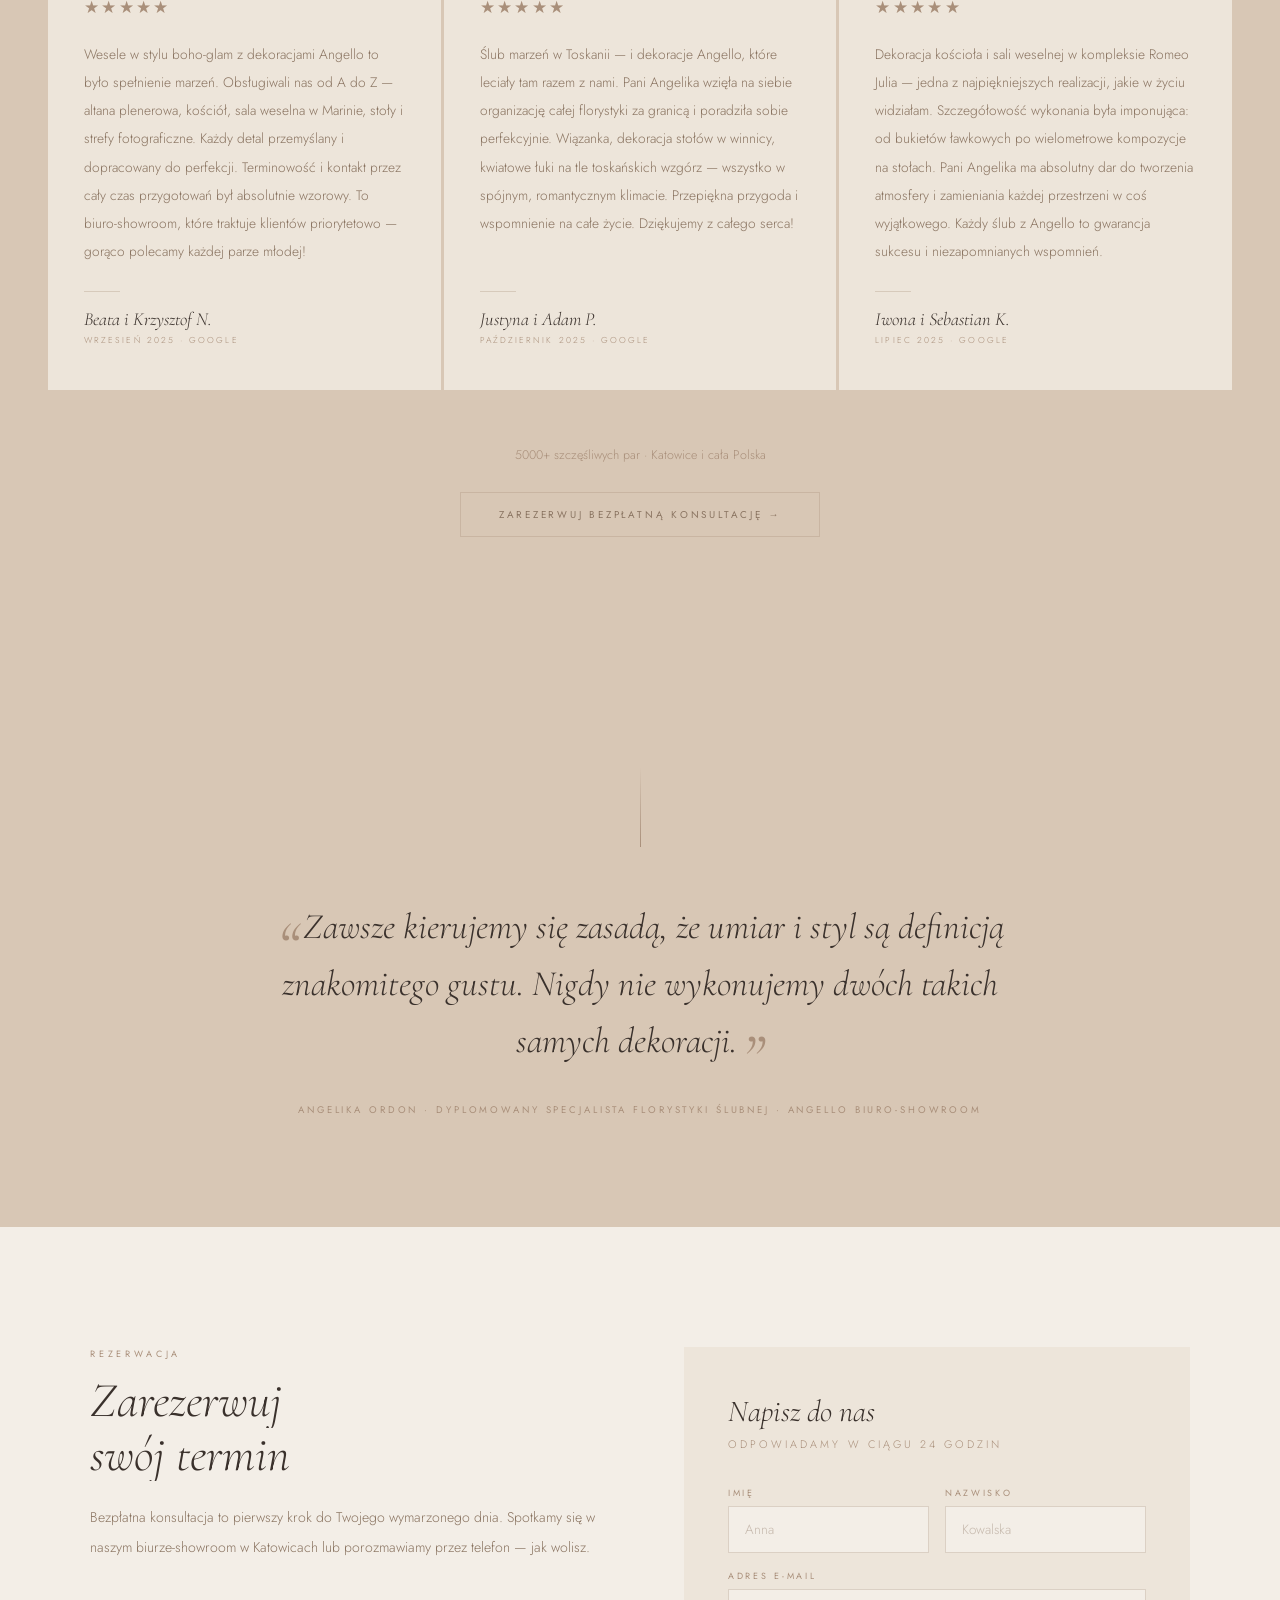
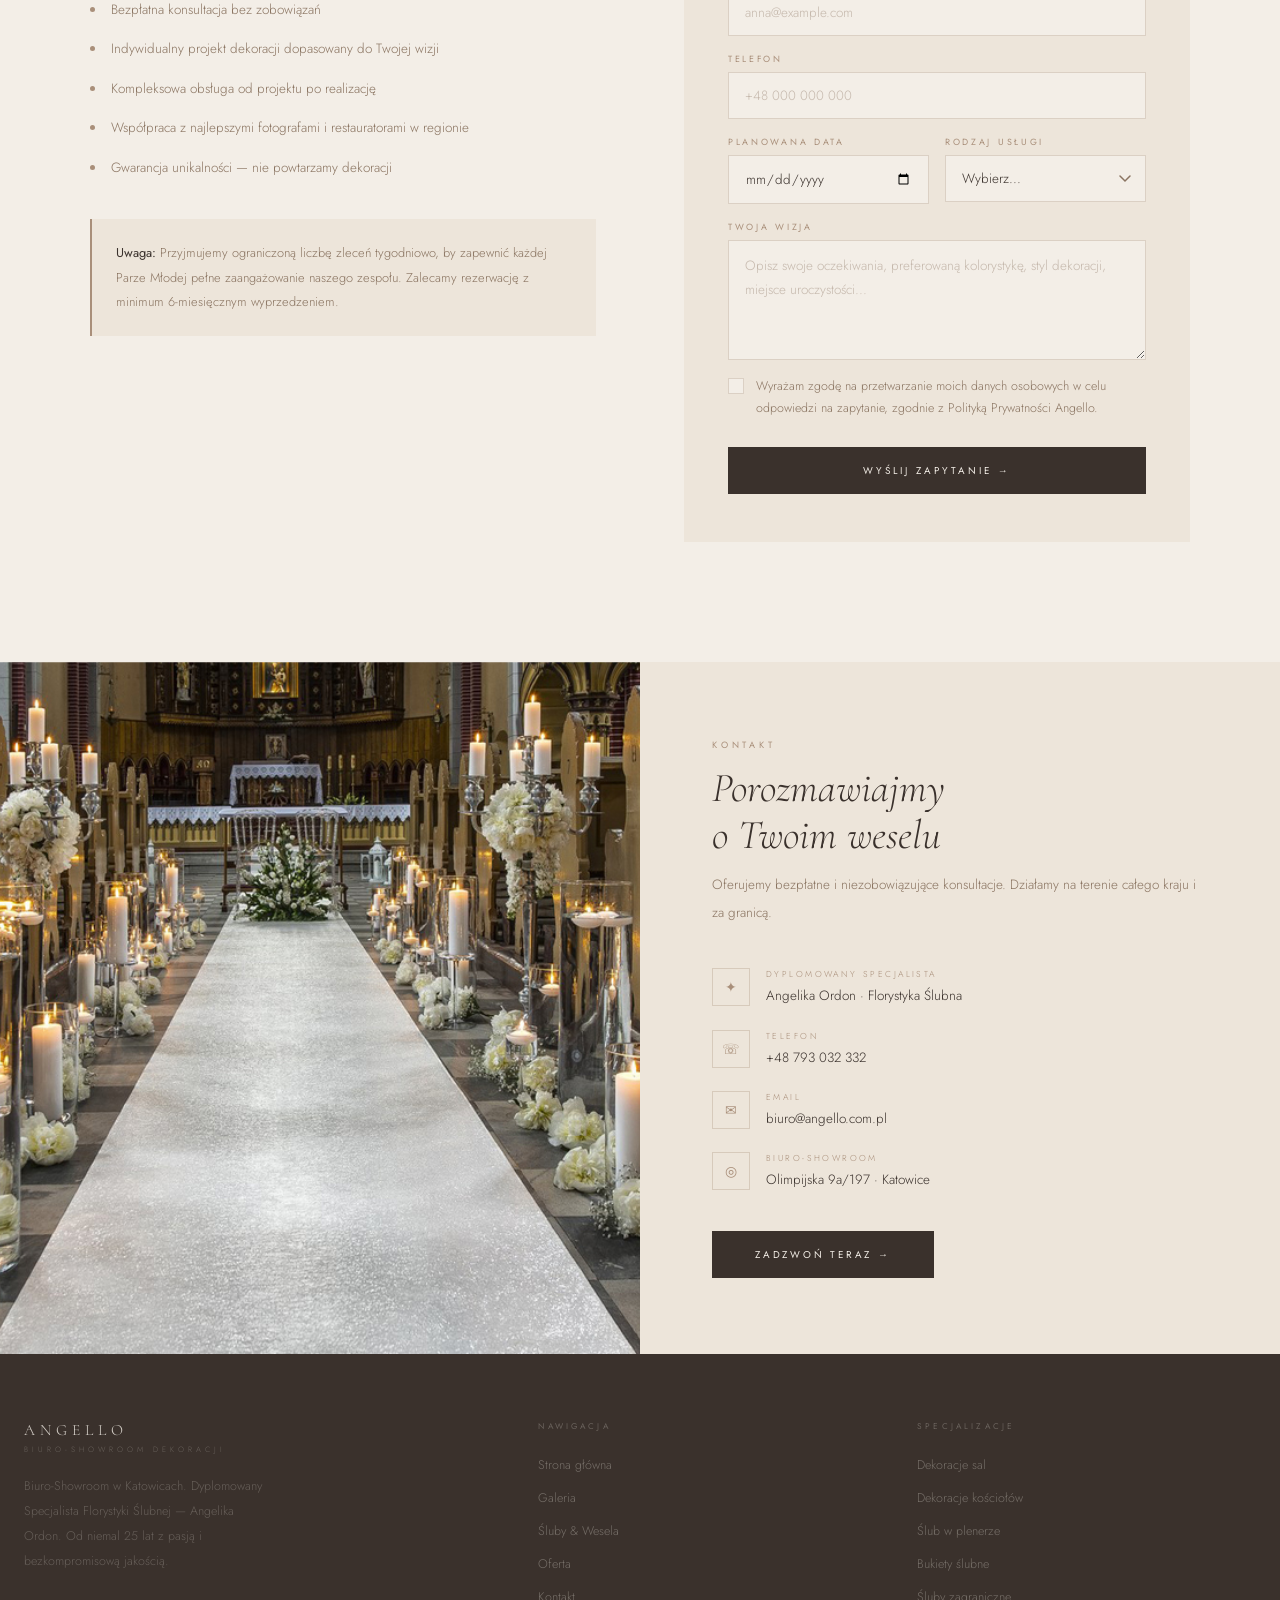
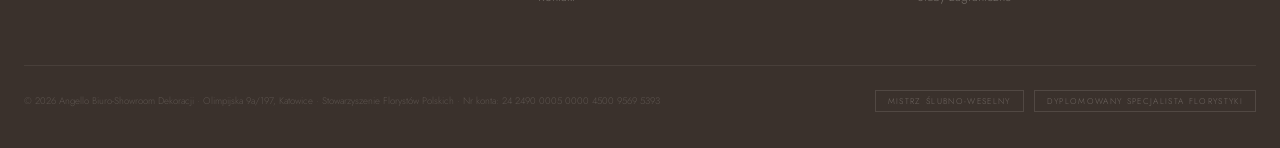
==== commit 96248baa: "Add files via upload" ====
--- a/index.html
+++ b/index.html
@@ -3,64 +3,42 @@
 <head>
 <meta charset="UTF-8">
 <meta name="viewport" content="width=device-width, initial-scale=1.0">
-<title>Angello Studio Dekoracji — Florystyka Śląsk</title>
+<title>Angello Biuro-Showroom — Florystyka Ślubna · Katowice</title>
 <link rel="preconnect" href="https://fonts.googleapis.com">
 <link rel="preconnect" href="https://fonts.gstatic.com" crossorigin>
 <link href="https://fonts.googleapis.com/css2?family=Cormorant:ital,wght@0,300;0,400;0,600;1,300;1,400;1,600&family=Jost:ital,wght@0,300;0,400;0,500;1,300&family=Libre+Baskerville:ital,wght@0,400;0,700;1,400&display=swap" rel="stylesheet">
 <link rel="stylesheet" href="style.css">
 <style>
-.about-section{display:grid;grid-template-columns:1fr 1fr;min-height:88vh}
-.about-img{position:relative;overflow:hidden}
-.about-img .img-reveal{width:100%;height:100%}
-.about-img .img-reveal img{width:100%;height:100%;object-fit:cover;display:block}
-.abouttext{background:var(--blush);display:flex;flex-direction:column;justify-content:center;padding:88px 76px 88px 68px}
-.abouttext h2{fontfamily:'Cormorant',serif;fontstyle:italic;fontweight:300;font-size:clamp(3rem,4.2vw,5rem);color:var(--text-dark);line-height:1.05;margin-bottom:30px}
-.about-text p{font-family:'Jost',sans-serif;font-size:.88rem;line-height:2.08;color:var(--text-mid);font-weight:300;margin-bottom:16px}
-.about-tags{display:flex;gap:10px;flex-wrap:wrap;margin-top:34px}
-
-.find-section{background:var(--blush-mid);padding:120px 24px;text-align:center;overflow:hidden}
-.find-section .wrap{max-width:880px}
-.find-script{font-family:'Cormorant',serif;font-style:italic;font-weight:300;font-size:clamp(2.6rem,4.8vw,4.6rem);color:var(--text-dark);line-height:1.1;margin-bottom:20px}
-.find-rule{width:56px;height:1px;background:var(--gold);margin:0 auto 20px}
-.find-subtitle{font-family:'Jost',sans-serif;font-size:.62rem;letter-spacing:.42em;text-transform:uppercase;color:var(--text-light);margin-bottom:24px}
-.find-body{font-family:'Jost',sans-serif;font-size:.88rem;line-height:2.08;color:var(--text-mid);font-weight:300;max-width:600px;margin:0 auto 48px}
-
-.dekoracje-section{background:#1C1610;padding:120px 24px;overflow:hidden}
-.dekoracje-head{text-align:center;margin-bottom:68px}
-.dekoracje-eyebrow{display:block;font-family:'Jost',sans-serif;font-size:.57rem;letter-spacing:.42em;text-transform:uppercase;color:rgba(169,143,122,.6);margin-bottom:16px;overflow:hidden}
-.dekoracje-eyebrow-inner{display:block;transform:translateY(110%);transition:transform .72s var(--ease)}
-.in-view .dekoracje-eyebrow-inner{transform:translateY(0)}
-.dekoracje-title{font-family:'Cormorant',serif;font-style:italic;font-weight:300;font-size:clamp(2.6rem,4.8vw,4.8rem);color:#F3EEE7;line-height:1.1;margin-bottom:18px}
-.dekoracje-rule{width:52px;height:1px;background:var(--gold);margin:0 auto 18px;transform-origin:left;transform:scaleX(0);transition:transform .95s var(--ease)}
-.in-view .dekoracje-rule{transform:scaleX(1)}
-.dekoracje-subtitle{font-family:'Jost',sans-serif;font-size:.63rem;letter-spacing:.4em;text-transform:uppercase;color:rgba(243,238,231,.26)}
-.dek-grid{display:grid;grid-template-columns:repeat(3,1fr);gap:2px;max-width:1200px;margin:0 auto}
-.dek-card{position:relative;overflow:hidden;cursor:pointer;transform:translateY(44px);opacity:0;transition:transform .88s var(--ease),opacity .88s ease}
-.dek-card.dek-visible{transform:translateY(0);opacity:1}
-.dek-card-inner{position:relative;overflow:hidden;aspect-ratio:3/4}
-.dek-card-inner img{width:100%;height:100%;object-fit:cover;display:block;transition:transform .95s var(--ease),filter .5s ease}
-.dek-card:hover .dek-card-inner img{transform:scale(1.07);filter:brightness(.7)}
-.dek-card-overlay{position:absolute;inset:0;background:linear-gradient(to top,rgba(28,22,16,.94) 0%,rgba(28,22,16,.32) 48%,transparent 100%);opacity:.65;transition:opacity .5s ease}
-.dek-card:hover .dek-card-overlay{opacity:1}
-.dek-card-body{position:absolute;bottom:0;left:0;right:0;padding:26px 24px;transform:translateY(8px);transition:transform .45s var(--ease)}
-.dek-card:hover .dek-card-body{transform:translateY(0)}
-.dek-card-tag{display:inline-block;font-family:'Jost',sans-serif;font-size:.52rem;letter-spacing:.24em;text-transform:uppercase;color:rgba(169,143,122,.8);border:1px solid rgba(169,143,122,.28);padding:4px 10px;margin-bottom:9px;opacity:0;transform:translateY(6px);transition:opacity .4s .04s ease,transform .4s .04s var(--ease)}
-.dek-card:hover .dek-card-tag{opacity:1;transform:translateY(0)}
-.dek-card-name{font-family:'Cormorant',serif;font-weight:400;font-size:1rem;color:#F3EEE7;letter-spacing:.08em;text-transform:uppercase;line-height:1.3;margin-bottom:7px}
-.dek-card-desc{font-family:'Jost',sans-serif;font-size:.76rem;color:rgba(243,238,231,.48);font-weight:300;line-height:1.72;opacity:0;transform:translateY(6px);transition:opacity .4s .07s ease,transform .4s .07s var(--ease);max-height:0;overflow:hidden}
-.dek-card:hover .dek-card-desc{opacity:1;transform:translateY(0);max-height:60px}
-.dek-card-arrow{display:inline-flex;align-items:center;gap:8px;margin-top:10px;font-family:'Jost',sans-serif;font-size:.56rem;letter-spacing:.22em;text-transform:uppercase;color:var(--gold);opacity:0;transform:translateX(-8px);transition:opacity .35s .1s ease,transform .35s .1s var(--ease)}
-.dek-card:hover .dek-card-arrow{opacity:1;transform:translateX(0)}
-.dek-bottom{text-align:center;margin-top:56px}
-.dek-note{font-family:'Jost',sans-serif;font-size:.76rem;color:rgba(243,238,231,.22);font-weight:300;letter-spacing:.08em;margin-bottom:26px}
-.dek-note strong{color:rgba(169,143,122,.58);font-weight:400}
+.hero-slides{position:absolute;inset:0;will-change:transform}
+.hero-slide{position:absolute;inset:0;background-size:cover;background-position:center;opacity:0;transition:opacity 1.6s ease}
+.hero-slide.active{opacity:1}
+.hero-dots{position:absolute;bottom:44px;right:56px;display:flex;gap:10px;z-index:10;align-items:center}
+.hero-dot{width:6px;height:6px;background:rgba(243,238,231,.28);border:none;border-radius:3px;cursor:pointer;padding:0;transition:background .35s,width .45s var(--ease)}
+.hero-dot.active{background:var(--gold);width:26px}
+.hero-specialist{font-family:'Jost',sans-serif;font-size:.54rem;letter-spacing:.4em;text-transform:uppercase;color:var(--gold);margin-bottom:14px;display:block;opacity:0;transform:translateY(12px);transition:opacity .9s .7s ease,transform .9s .7s var(--ease)}
+.hero-loaded .hero-specialist{opacity:1;transform:translateY(0)}
+
+.categories-section{padding:0}
+.cat-section-head{text-align:center;padding:100px 24px 68px;background:var(--off-white)}
+.cat-grid{display:grid;grid-template-columns:repeat(3,1fr);grid-template-rows:repeat(2,min(48vh,420px))}
+.cat-tile{position:relative;overflow:hidden;display:block;text-decoration:none;background-size:cover;background-position:center}
+.cat-tile-overlay{position:absolute;inset:0;background:rgba(28,22,16,.46);transition:background .55s var(--ease)}
+.cat-tile:hover .cat-tile-overlay{background:rgba(28,22,16,.76)}
+.cat-tile-content{position:absolute;bottom:0;left:0;right:0;padding:30px 28px}
+.cat-tile-num{font-family:'Cormorant',serif;font-size:1.9rem;font-weight:300;color:rgba(169,143,122,.28);line-height:1;display:block;margin-bottom:6px}
+.cat-tile-title{font-family:'Cormorant',serif;font-style:italic;font-weight:300;font-size:clamp(1.3rem,1.8vw,1.9rem);color:#F3EEE7;line-height:1.1;margin-bottom:0;transition:margin-bottom .4s var(--ease)}
+.cat-tile:hover .cat-tile-title{margin-bottom:10px}
+.cat-tile-desc{font-family:'Jost',sans-serif;font-size:.76rem;color:rgba(243,238,231,.7);font-weight:300;line-height:1.82;max-height:0;overflow:hidden;opacity:0;transition:max-height .55s var(--ease),opacity .4s .05s ease}
+.cat-tile:hover .cat-tile-desc{max-height:88px;opacity:1}
+.cat-tile-btn{font-family:'Jost',sans-serif;font-size:.52rem;letter-spacing:.22em;text-transform:uppercase;color:var(--gold);display:inline-flex;align-items:center;gap:8px;margin-top:12px;opacity:0;transform:translateX(-8px);transition:opacity .35s .1s ease,transform .35s .1s var(--ease)}
+.cat-tile:hover .cat-tile-btn{opacity:1;transform:translateX(0)}
 
 .tabs-section{padding:120px 24px;background:var(--blush);overflow:hidden}
 .tabs-header{text-align:center;margin-bottom:68px}
 .tabs-header h2{font-family:'Cormorant',serif;font-style:italic;font-weight:300;font-size:clamp(2.6rem,4.2vw,4.4rem);color:var(--text-dark);line-height:1.1}
 .tabs-header p{font-family:'Jost',sans-serif;font-size:.86rem;color:var(--text-light);font-weight:300;margin-top:16px;line-height:2}
 .tabs-nav{display:flex;justify-content:center;flex-wrap:wrap;border-bottom:1px solid rgba(138,116,97,.18);margin-bottom:60px;position:relative}
-.tab-btn{padding:16px 28px;font-family:'Jost',sans-serif;font-size:.6rem;letter-spacing:.24em;text-transform:uppercase;font-weight:400;color:var(--text-mid);background:none;border:none;cursor:pointer;position:relative;transition:color .3s;white-space:nowrap}
+.tab-btn{padding:16px 20px;font-family:'Jost',sans-serif;font-size:.58rem;letter-spacing:.2em;text-transform:uppercase;font-weight:400;color:var(--text-mid);background:none;border:none;cursor:pointer;position:relative;transition:color .3s;white-space:nowrap}
 .tab-indicator{position:absolute;bottom:-1px;height:1px;background:var(--slate);transition:left .4s var(--ease),width .4s var(--ease);pointer-events:none}
 .tab-btn.active{color:var(--text-dark)}
 .tab-btn:hover{color:var(--slate)}
@@ -100,6 +78,16 @@
 .mi6{grid-column:9/13;grid-row:2;aspect-ratio:4/3}
 .gallery-cta{text-align:center;margin-top:52px}
 
+.reviews-section{background:var(--blush-mid);padding:120px 24px;overflow:hidden}
+.reviews-grid{display:grid;grid-template-columns:repeat(3,1fr);gap:3px;max-width:1200px;margin:64px auto 0}
+.review-card{background:var(--blush);padding:44px 36px;display:flex;flex-direction:column}
+.review-stars{font-size:1.05rem;color:var(--gold);letter-spacing:.14em;margin-bottom:24px;line-height:1}
+.review-text{font-family:'Jost',sans-serif;font-size:.86rem;color:var(--text-mid);font-weight:300;line-height:2.05;flex:1;margin-bottom:26px}
+.review-rule{width:36px;height:1px;background:var(--border-gold);margin-bottom:16px}
+.review-name{font-family:'Cormorant',serif;font-style:italic;font-weight:300;font-size:1.15rem;color:var(--text-dark);display:block;margin-bottom:4px}
+.review-date{font-family:'Jost',sans-serif;font-size:.54rem;letter-spacing:.24em;text-transform:uppercase;color:var(--text-light);display:block}
+.reviews-cta{text-align:center;margin-top:56px}
+
 .booking-section{background:var(--off-white);padding:120px 24px;overflow:hidden}
 .booking-inner{max-width:1100px;margin:0 auto;display:grid;grid-template-columns:1fr 1fr;gap:88px;align-items:start}
 .booking-text h2{font-family:'Cormorant',serif;font-style:italic;font-weight:300;font-size:clamp(2.4rem,3.8vw,3.8rem);color:var(--text-dark);line-height:1.1;margin-bottom:22px}
@@ -136,26 +124,30 @@
 .cinfo-val a:hover{color:var(--gold)}
 
 @media(max-width:960px){
-  .about-section,.contact-section{grid-template-columns:1fr}
-  .about-img,.contact-img{aspect-ratio:4/3}
-  .about-text{padding:56px 24px}
+  .contact-section{grid-template-columns:1fr}
+  .contact-img{aspect-ratio:4/3}
   .contact-body{padding:56px 24px}
-  .find-section,.tabs-section,.gallery-section,.booking-section,.dekoracje-section{padding:76px 24px}
+  .tabs-section,.gallery-section,.booking-section,.reviews-section{padding:76px 24px}
   .gallery-head{padding:76px 24px 52px}
   .tab-panel.active{grid-template-columns:1fr;gap:36px}
   .booking-inner{grid-template-columns:1fr;gap:52px}
   .booking-form-wrap{padding:34px 24px}
-  .dek-grid{grid-template-columns:repeat(2,1fr)}
+  .cat-grid{grid-template-columns:1fr 1fr;grid-template-rows:repeat(3,min(42vh,340px))}
   .mosaic{grid-template-columns:repeat(6,1fr)}
   .mi1{grid-column:1/4;grid-row:1}.mi2{grid-column:4/7;grid-row:1}
   .mi3{grid-column:1/4;grid-row:2}.mi4{grid-column:4/7;grid-row:2}
   .mi5{grid-column:1/4;grid-row:3}.mi6{grid-column:4/7;grid-row:3}
+  .reviews-grid{grid-template-columns:1fr 1fr}
 }
 @media(max-width:540px){
-  .dek-grid{grid-template-columns:1fr}
   .svc-list ul{grid-template-columns:1fr}
   .tabs-nav{justify-content:flex-start;overflow-x:auto;padding-bottom:1px}
-  .tab-btn{flex-shrink:0;padding:12px 16px;font-size:.58rem}
+  .tab-btn{flex-shrink:0;padding:12px 12px;font-size:.54rem}
+  .cat-grid{grid-template-columns:1fr;grid-template-rows:repeat(6,56vw)}
+  .reviews-grid{grid-template-columns:1fr}
+  .review-card{padding:32px 24px}
+  .booking-form-wrap{padding:28px 20px}
+  .hero-dots{right:20px;bottom:28px}
 }
 </style>
 </head>
@@ -169,7 +161,7 @@
         <li><a href="galeria.html">Galeria</a></li>
       </ul>
     </div>
-    <a href="index.html" class="nav-logo">Angello<span>Studio Dekoracji · Zabrze</span></a>
+    <a href="index.html" class="nav-logo">Angello<span>Biuro-Showroom · Katowice</span></a>
     <div class="nav-right">
       <ul class="nav-links">
         <li><a href="wesela.html">Śluby & Wesela</a></li>
@@ -189,44 +181,39 @@
     <li><a href="oferta.html" class="ml">Oferta</a></li>
     <li><a href="kontakt.html" class="ml">Kontakt</a></li>
   </ul>
-  <div class="mob-footer">+48 793 032 332 · Zabrze</div>
+  <div class="mob-footer">+48 793 032 332 · Katowice</div>
 </div>
 
 <section class="hero" id="hero">
-  <div class="hero-bg" style="background-image:url('zdj2.JPG')"></div>
+  <div class="hero-slides" id="heroSlides">
+    <div class="hero-slide active" style="background-image:url('zdj4.JPG')"></div>
+    <div class="hero-slide" style="background-image:url('i5.JPG')"></div>
+    <div class="hero-slide" style="background-image:url('zdj5.JPG')"></div>
+  </div>
   <div class="hero-overlay"></div>
   <div class="hero-content">
+    <span class="hero-specialist">Dyplomowany Specjalista Florystyki Ślubnej</span>
     <p class="hero-script"><span class="hero-script-inner">Zacznij planować swój wymarzony dzień<br>z naszymi dekoracjami kwiatowymi</span></p>
     <div class="hero-rule"></div>
-    <p class="hero-sub">Studio Dekoracji Kwiatowych · Zabrze · Śląsk</p>
+    <p class="hero-sub">Biuro-Showroom Dekoracji Kwiatowych · Katowice · Śląsk</p>
     <div class="hero-btns">
       <a href="kontakt.html" class="btn-primary">Zarezerwuj termin</a>
       <a href="oferta.html" class="btn-ghost">Nasze usługi</a>
     </div>
   </div>
+  <div class="hero-dots" id="heroDots">
+    <button class="hero-dot active"></button>
+    <button class="hero-dot"></button>
+    <button class="hero-dot"></button>
+  </div>
   <div class="hero-scroll"><div class="scroll-line"></div><span class="scroll-txt">Scroll</span></div>
 </section>
 
 <div class="ticker">
   <div class="ticker-track">
-    <span>Florystyka Ślubna</span><span class="sep">◆</span><span>Dekoracje Eventowe</span><span class="sep">◆</span><span>I Komunia Święta</span><span class="sep">◆</span><span>Bukiety Okolicznościowe</span><span class="sep">◆</span><span>Mistrz Ślubno-Weselny</span><span class="sep">◆</span><span>Kwiaciarnia Roku</span><span class="sep">◆</span><span>Dla Firm</span><span class="sep">◆</span><span>Architektura Krajobrazu</span><span class="sep">◆</span><span>Florystyka Ślubna</span><span class="sep">◆</span><span>Dekoracje Eventowe</span><span class="sep">◆</span><span>I Komunia Święta</span><span class="sep">◆</span><span>Bukiety Okolicznościowe</span><span class="sep">◆</span><span>Mistrz Ślubno-Weselny</span><span class="sep">◆</span><span>Kwiaciarnia Roku</span><span class="sep">◆</span><span>Dla Firm</span><span class="sep">◆</span><span>Architektura Krajobrazu</span><span class="sep">◆</span>
+    <span>Wiązanki Ślubne</span><span class="sep">✦</span><span>Altany do Zaślubin</span><span class="sep">✦</span><span>Dekoracje Sal</span><span class="sep">✦</span><span>Świeczniki Ośmioramienne</span><span class="sep">✦</span><span>Karuzele Kryształowe</span><span class="sep">✦</span><span>Dekoracje Kościołów</span><span class="sep">✦</span><span>Lustra ø 180 cm</span><span class="sep">✦</span><span>Strefa Chillout</span><span class="sep">✦</span><span>Winietarz Żyrafa</span><span class="sep">✦</span><span>Śluby Zagraniczne</span><span class="sep">✦</span><span>Mistrz Ślubno-Weselny</span><span class="sep">✦</span><span>Bukiety Ślubne</span><span class="sep">✦</span><span>Wiązanki Ślubne</span><span class="sep">✦</span><span>Altany do Zaślubin</span><span class="sep">✦</span><span>Dekoracje Sal</span><span class="sep">✦</span><span>Świeczniki Ośmioramienne</span><span class="sep">✦</span><span>Karuzele Kryształowe</span><span class="sep">✦</span><span>Dekoracje Kościołów</span><span class="sep">✦</span><span>Lustra ø 180 cm</span><span class="sep">✦</span><span>Strefa Chillout</span><span class="sep">✦</span><span>Winietarz Żyrafa</span><span class="sep">✦</span><span>Śluby Zagraniczne</span><span class="sep">✦</span><span>Mistrz Ślubno-Weselny</span><span class="sep">✦</span><span>Bukiety Ślubne</span><span class="sep">✦</span>
   </div>
 </div>
-
-
-
-<section class="find-section">
-  <div class="wrap observe-me">
-    <span class="eyebrow"><span class="eyebrow-inner">Nasze Studio</span></span>
-    <p class="find-script">
-      <span class="split-line"><span class="split-line-inner" style="transition-delay:.1s">Znajdź swoją wizję</span></span>
-    </p>
-    <div class="find-rule line-draw" style="transition-delay:.4s"></div>
-    <p class="find-subtitle fade-up d3">Piękne dekoracje w całej Polsce</p>
-    <p class="find-body fade-up d3">W Angello Studio tworzymy wyjątkowe dekoracje kwiatowe szyte na miarę dla każdego wydarzenia. Niezależnie czy szukasz kameralnej ceremonii czy wielkiego wesela — mamy idealne rozwiązanie.</p>
-    <div class="fade-up d4"><a href="kontakt.html" class="btn-dark"><span>Zarezerwuj bezpłatną konsultację →</span></a></div>
-  </div>
-</section>
 
 <section class="cta-banner">
   <div class="wrap observe-me">
@@ -235,7 +222,7 @@
       <span class="split-line"><span class="split-line-inner" style="transition-delay:.08s">Twój wyjątkowy dzień</span></span>
       <span class="split-line"><span class="split-line-inner" style="transition-delay:.18s"><em>zasługuje na najlepsze dekoracje</em></span></span>
     </p>
-    <p class="cta-body fade-up d3">Wolnych terminów ubywa. Zarezerwuj bezpłatną konsultację już dziś, razem stworzymy dekoracje, które zachwycą Twoich gości.</p>
+    <p class="cta-body fade-up d3">Wolnych terminów ubywa. Zarezerwuj bezpłatną konsultację już dziś — razem stworzymy dekoracje, które zachwycą Twoich gości.</p>
     <div class="cta-btns fade-up d4">
       <a href="kontakt.html" class="btn-warm"><span>Zarezerwuj termin →</span></a>
       <a href="tel:+48793032332" class="btn-ghost">Zadzwoń teraz</a>
@@ -243,138 +230,145 @@
   </div>
 </section>
 
-<section class="dekoracje-section" id="katalog">
-  <div class="wrap">
-    <div class="dekoracje-head observe-me">
-      <span class="dekoracje-eyebrow"><span class="dekoracje-eyebrow-inner">Wyposażenie & Dekoracje</span></span>
-      <p class="dekoracje-title">
-        <span class="split-line"><span class="split-line-inner" style="transition-delay:.1s;color:#F3EEE7">Nasz katalog</span></span>
-        <span class="split-line"><span class="split-line-inner" style="transition-delay:.22s;color:#F3EEE7"><em>dekoracji</em></span></span>
-      </p>
-      <div class="dekoracje-rule"></div>
-      <p class="dekoracje-subtitle fade-up d3">14 rodzajów dekoracji &middot; Nieograniczone konfiguracje</p>
-    </div>
-    <div class="dek-grid">
-      <div class="dek-card" style="transition-delay:.04s">
-        <div class="dek-card-inner"><img src="i1.JPG" alt="Świecznik ośmioramienny"><div class="dek-card-overlay"></div></div>
-        <div class="dek-card-body">
-          <span class="dek-card-tag">Dekoracja stołu</span>
-          <p class="dek-card-name">Świecznik<br>Ośmioramienny</p>
-          <p class="dek-card-desc">Złote świeczniki z kryształowymi kloszami i kwiatami, doskonałe jako centerpiece.</p>
-          <span class="dek-card-arrow">Zapytaj o ten element ›</span>
-        </div>
-      </div>
-      <div class="dek-card" style="transition-delay:.12s">
-        <div class="dek-card-inner"><img src="i2.JPG" alt="Żyrafa rozkład stołów"><div class="dek-card-overlay"></div></div>
-        <div class="dek-card-body">
-          <span class="dek-card-tag">Winietarz</span>
-          <p class="dek-card-name">Żyrafa -<br>Rozkład Stołów</p>
-          <p class="dek-card-desc">Wyjątkowy winietarz z planem sali. Biała rzeźba w złotym kręgu z kwiatami.</p>
-          <span class="dek-card-arrow">Zapytaj o ten element ›</span>
-        </div>
-      </div>
-      <div class="dek-card" style="transition-delay:.20s">
-        <div class="dek-card-inner"><img src="i3.JPG" alt="Meble strefa chillout"><div class="dek-card-overlay"></div></div>
-        <div class="dek-card-body">
-          <span class="dek-card-tag">Strefa odpoczynku</span>
-          <p class="dek-card-name">Meble —<br>Strefa Chillout</p>
-          <p class="dek-card-desc">Biała sofa i fotele ze złotymi akcentami, otoczone kwiatowymi kompozycjami.</p>
-          <span class="dek-card-arrow">Zapytaj o ten element ›</span>
-        </div>
-      </div>
-      <div class="dek-card" style="transition-delay:.28s">
-        <div class="dek-card-inner"><img src="i4.JPG" alt="Karuzele kryształowe"><div class="dek-card-overlay"></div></div>
-        <div class="dek-card-body">
-          <span class="dek-card-tag">Centerpiece</span>
-          <p class="dek-card-name">Karuzele<br>Kryształowe</p>
-          <p class="dek-card-desc">Wielopoziomowe złoto-kryształowe podstawy zwieńczone kwiatową koroną.</p>
-          <span class="dek-card-arrow">Zapytaj o ten element ›</span>
-        </div>
-      </div>
-      <div class="dek-card" style="transition-delay:.36s">
-        <div class="dek-card-inner"><img src="i5.JPG" alt="Altany do zaślubin"><div class="dek-card-overlay"></div></div>
-        <div class="dek-card-body">
-          <span class="dek-card-tag">Ceremonia plenerowa</span>
-          <p class="dek-card-name">Altany do<br>Zaślubin</p>
-          <p class="dek-card-desc">Złote altanki obsypane białymi różami, idealne tło do ceremonii i sesji.</p>
-          <span class="dek-card-arrow">Zapytaj o ten element ›</span>
-        </div>
-      </div>
-      <div class="dek-card" style="transition-delay:.44s">
-        <div class="dek-card-inner"><img src="i6.JPG" alt="Lustra na stoły"><div class="dek-card-overlay"></div></div>
-        <div class="dek-card-body">
-          <span class="dek-card-tag">Nakrycie stołu</span>
-          <p class="dek-card-name">Lustra na Stoły<br>ø 180 cm</p>
-          <p class="dek-card-desc">Okrągłe lustra o średnicy 180 cm, spektakularne tło odbijające świece i kwiaty.</p>
-          <span class="dek-card-arrow">Zapytaj o ten element ›</span>
-        </div>
-      </div>
-    </div>
-    <div class="dek-bottom fade-up d4">
-      <p class="dek-note">Każdy element dostępny w ramach kompleksowej dekoracji wesela.<br><strong>Nie powtarzamy żadnej konfiguracji.</strong></p>
-      <a href="oferta.html" class="btn-warm"><span>Zapytaj o dostępność →</span></a>
-    </div>
+<section class="categories-section" id="kategorie">
+  <div class="cat-section-head observe-me">
+    <span class="eyebrow"><span class="eyebrow-inner">Specjalizacje</span></span>
+    <p style="font-family:'Cormorant',serif;font-style:italic;font-weight:300;font-size:clamp(2.6rem,4.2vw,4.6rem);color:var(--text-dark);line-height:1.1;margin-bottom:14px">
+      <span class="split-line"><span class="split-line-inner" style="transition-delay:.08s">Sześć dziedzin,</span></span>
+      <span class="split-line"><span class="split-line-inner" style="transition-delay:.2s"><em>jedna pasja</em></span></span>
+    </p>
+    <p class="fade-up d3" style="font-family:'Jost',sans-serif;font-size:.88rem;color:var(--text-mid);font-weight:300;line-height:2;max-width:560px;margin:0 auto">Każda para, każda ceremonia, każde miejsce — tworzymy dekoracje dopasowane do Waszej historii.</p>
+  </div>
+  <div class="cat-grid">
+    <a class="cat-tile" href="o-nas.html" style="background-image:url('zdj2.JPG')">
+      <div class="cat-tile-overlay"></div>
+      <div class="cat-tile-content">
+        <span class="cat-tile-num">01</span>
+        <h3 class="cat-tile-title">O nas</h3>
+        <p class="cat-tile-desc">Poznaj Angelikę Ordon — Dyplomowanego Specjalistę Florystyki Ślubnej z 25-letnim doświadczeniem i pasją do piękna.</p>
+        <span class="cat-tile-btn">Zobacz więcej →</span>
+      </div>
+    </a>
+    <a class="cat-tile" href="dekoracje-sal.html" style="background-image:url('zdj7.jpg')">
+      <div class="cat-tile-overlay"></div>
+      <div class="cat-tile-content">
+        <span class="cat-tile-num">02</span>
+        <h3 class="cat-tile-title">Dekoracje sal</h3>
+        <p class="cat-tile-desc">Kompleksowe dekoracje sal weselnych i namiotów weselnych — od stołu głównego po ostatni stolik. Każda realizacja niepowtarzalna.</p>
+        <span class="cat-tile-btn">Zobacz więcej →</span>
+      </div>
+    </a>
+    <a class="cat-tile" href="dekoracje-kosciolow.html" style="background-image:url('zdj5.JPG')">
+      <div class="cat-tile-overlay"></div>
+      <div class="cat-tile-content">
+        <span class="cat-tile-num">03</span>
+        <h3 class="cat-tile-title">Dekoracje kościołów</h3>
+        <p class="cat-tile-desc">Wyjątkowa oprawa florystyczna kościoła lub sali USC — kompozycje przy ołtarzu, bukiety ławkowe, drogi kwiatowe.</p>
+        <span class="cat-tile-btn">Zobacz więcej →</span>
+      </div>
+    </a>
+    <a class="cat-tile" href="slub-w-plenerze.html" style="background-image:url('i5.JPG')">
+      <div class="cat-tile-overlay"></div>
+      <div class="cat-tile-content">
+        <span class="cat-tile-num">04</span>
+        <h3 class="cat-tile-title">Ślub w plenerze</h3>
+        <p class="cat-tile-desc">Altany obsypane kwiatami, łuki floralne i naturalne kompozycje harmonijnie wpisane w plenerową przestrzeń.</p>
+        <span class="cat-tile-btn">Zobacz więcej →</span>
+      </div>
+    </a>
+    <a class="cat-tile" href="bukiety-slubne.html" style="background-image:url('zdj4.JPG')">
+      <div class="cat-tile-overlay"></div>
+      <div class="cat-tile-content">
+        <span class="cat-tile-num">05</span>
+        <h3 class="cat-tile-title">Bukiety ślubne</h3>
+        <p class="cat-tile-desc">Autorskie wiązanki tworzone z uwzględnieniem koloru sukni i charakteru Panny Młodej — każdy bukiet to dzieło sztuki.</p>
+        <span class="cat-tile-btn">Zobacz więcej →</span>
+      </div>
+    </a>
+    <a class="cat-tile" href="sluby-zagraniczne.html" style="background-image:url('zdj14.jpg')">
+      <div class="cat-tile-overlay"></div>
+      <div class="cat-tile-content">
+        <span class="cat-tile-num">06</span>
+        <h3 class="cat-tile-title">Śluby zagraniczne</h3>
+        <p class="cat-tile-desc">Wyjeżdżamy do Waszych marzeń — Toskania, Santorini, Chorwacja. Piękno florystyki Angello bez granic.</p>
+        <span class="cat-tile-btn">Zobacz więcej →</span>
+      </div>
+    </a>
   </div>
 </section>
 
 <section class="tabs-section" id="uslugi">
   <div class="wrap">
     <div class="tabs-header observe-me">
-      <span class="eyebrow"><span class="eyebrow-inner">Usługi</span></span>
+      <span class="eyebrow"><span class="eyebrow-inner">Zakres usług</span></span>
       <h2>
         <span class="split-line"><span class="split-line-inner" style="transition-delay:.1s">Każde wydarzenie</span></span>
         <span class="split-line"><span class="split-line-inner" style="transition-delay:.22s"><em>wyjątkowe</em></span></span>
       </h2>
-      <p class="fade-up d3">Od wesel po dekoracje firmowe — każde zlecenie traktujemy jako unikalne dzieło sztuki.</p>
+      <p class="fade-up d3">Od dekoracji sal po śluby za granicą — każde zlecenie to autorski projekt stworzony specjalnie dla Was.</p>
     </div>
     <div class="tabs-nav observe-me-solo">
       <div class="tab-indicator" id="tabIndicator"></div>
-      <button class="tab-btn active" data-tab="wesela">Śluby & Wesela</button>
-      <button class="tab-btn" data-tab="komunia">I Komunia Święta</button>
-      <button class="tab-btn" data-tab="okazje">Kwiaty na okazje</button>
-      <button class="tab-btn" data-tab="firmy">Dla Firm</button>
-      <button class="tab-btn" data-tab="ogrod">Architektura Krajobrazu</button>
-    </div>
-    <div class="tab-panel active" id="tab-wesela">
+      <button class="tab-btn active" data-tab="o-nas">O nas</button>
+      <button class="tab-btn" data-tab="dekoracje-sal">Dekoracje sal</button>
+      <button class="tab-btn" data-tab="kosciol">Dekoracje kościołów</button>
+      <button class="tab-btn" data-tab="plener">Ślub w plenerze</button>
+      <button class="tab-btn" data-tab="bukiety">Bukiety ślubne</button>
+      <button class="tab-btn" data-tab="zagraniczne">Śluby zagraniczne</button>
+    </div>
+    <div class="tab-panel active" id="tab-o-nas">
       <div class="tp-text">
-        <h3>Florystyka <em>Ślubna</em></h3>
-        <p>Florystyka ślubna to główny profil naszej działalności. Wykonujemy autorskie wiązanki uwzględniając preferowaną kolorystykę Panny Młodej jak również suknię. Dekoracje zawsze z motywem przewodnim, dopasowane do charakteru i miejsca uroczystości.</p>
-        <p>Pracujemy niemal w każdym zakątku Polski. Współpracujemy z najlepszymi restauratorami, fotografikami, salonami ślubnymi i stylistkami.</p>
-        <div class="svc-list"><h4>Wykonujemy między innymi</h4><ul><li>Wiązanki ślubne</li><li>Przypinki dla Pana Młodego</li><li>Dekoracje sal weselnych</li><li>Dekoracje kościołów</li><li>Dekoracje sal USC</li><li>Dekoracje samochodów</li><li>Dekoracje plenerowe</li><li>Biżuteria floralna</li><li>Poduszki na obrączki</li><li>Kosze z płatkami</li><li>Wianki kwiatowe</li><li>Dekoracje tortów</li><li>Podziękowania dla Rodziców</li><li>Konsultacje ślubne</li></ul></div>
-      </div>
-      <div class="tp-img"><img src="zdj4.JPG" alt="Florystyka ślubna"></div>
-    </div>
-    <div class="tab-panel" id="tab-komunia">
+        <h3>Angello <em>Biuro-Showroom</em></h3>
+        <p>Angello to biuro-showroom florystyki ślubnej w Katowicach, prowadzone przez Angelikę Ordon — Dyplomowanego Specjalistę Florystyki Ślubnej z ponad 25-letnim doświadczeniem. Każdą parę traktujemy indywidualnie, tworząc autorskie dekoracje dopasowane do Waszej historii.</p>
+        <p>Współpracujemy z najlepszymi fotografami, restauratorami i salonami ślubnymi w regionie. Działamy na terenie całej Polski i za granicą.</p>
+        <div class="svc-list"><h4>Dlaczego Angello</h4><ul><li>25 lat doświadczenia</li><li>Dyplomowany Specjalista Florystyki</li><li>Każda dekoracja unikalna</li><li>Ograniczona liczba zleceń</li><li>Bezpłatna konsultacja</li><li>Obsługa w całej Polsce</li><li>Śluby zagraniczne</li><li>Partnerstwo z salami</li></ul></div>
+      </div>
+      <div class="tp-img"><img src="zdj1.JPG" alt="Angello Biuro-Showroom Katowice"></div>
+    </div>
+    <div class="tab-panel" id="tab-dekoracje-sal">
       <div class="tp-text">
-        <h3>I Komunia <em>Święta</em></h3>
-        <p>Piękna oprawa kwiatowa I Komunii Świętej to wyjątkowa pamiątka dla dziecka i całej rodziny. Tworzymy delikatne, eleganckie dekoracje doskonale wpisujące się w powagę i radość tego dnia.</p>
-        <div class="svc-list"><h4>Wykonujemy między innymi</h4><ul><li>Wianki komunijne</li><li>Dekoracje świecy</li><li>Bukieciki i przypinki</li><li>Dekoracje kościołów</li><li>Dekoracje restauracji</li><li>Dekoracje domów</li><li>Podziękowania dla rodziców</li><li>Podziękowania dla duchownych</li><li>Podziękowania dla katechetów</li></ul></div>
-      </div>
-      <div class="tp-img"><img src="zdj9.jpg" alt="I Komunia Święta"></div>
-    </div>
-    <div class="tab-panel" id="tab-okazje">
+        <h3>Dekoracje <em>sal weselnych</em></h3>
+        <p>Kompleksowe dekoracje sal weselnych i namiotów weselnych — od stołu głównego po ostatni stolik gości. Świeczniki, centerpiece, lustra, altany, strefy chillout — wszystko w jednym spójnym projekcie z motywem przewodnim.</p>
+        <p>Współpracujemy z Rezydencją, kompleksem Romeo Julia Wenecja Werona oraz Mariną. Znamy specyfikę każdej sali i wiemy, jak wydobyć z niej to, co najpiękniejsze.</p>
+        <div class="svc-list"><h4>Wykonujemy między innymi</h4><ul><li>Dekoracja stołu głównego</li><li>Centerpiece na stoły gości</li><li>Wejście i foyer</li><li>Altana lub łuk kwiatowy</li><li>Lustra na stoły ø 180 cm</li><li>Strefa chillout</li><li>Winietarz Żyrafa</li><li>Świeczniki ośmioramienne</li></ul></div>
+      </div>
+      <div class="tp-img"><img src="zdj7.jpg" alt="Dekoracje sal weselnych"></div>
+    </div>
+    <div class="tab-panel" id="tab-kosciol">
       <div class="tp-text">
-        <h3>Kwiaty na <em>każdą okazję</em></h3>
-        <p>Kocham, dziękuję, przepraszam, wyjdziesz za mnie? Kwiaty wyrażają to, czego słowa nie potrafią powiedzieć. Tworzymy wyjątkowe kompozycje przez cały rok.</p>
-        <div class="svc-list"><h4>Wykonujemy między innymi</h4><ul><li>Bukiety zaręczynowe</li><li>Kompozycje w naczyniu</li><li>Nasadzenia</li><li>Kompozycje adwentowe</li><li>Kompozycje bożonarodzeniowe</li><li>Kompozycje wielkanocne</li><li>Dekoracje nagrobne</li><li>Dekoracje pogrzebowe</li><li>Artystyczne pakowanie prezentów</li></ul></div>
-      </div>
-      <div class="tp-img"><img src="zdj8.jpg" alt="Kwiaty na okazje"></div>
-    </div>
-    <div class="tab-panel" id="tab-firmy">
+        <h3>Dekoracje <em>kościołów</em></h3>
+        <p>Wyjątkowa oprawa florystyczna kościoła lub sali USC — kompozycje przy ołtarzu, bukiety ławkowe, drogi kwiatowe. Tworzymy atmosferę, która wzruszy każdego z gości i pięknie wyjdzie na zdjęciach.</p>
+        <p>Dekoracje kościelne są dopasowane do motywu przewodniego całego wesela, tworząc spójną opowieść od ceremonii po bankiet.</p>
+        <div class="svc-list"><h4>Wykonujemy między innymi</h4><ul><li>Kompozycje przy ołtarzu</li><li>Bukiety ławkowe</li><li>Wiązki dekoracyjne</li><li>Droga kwiatowa</li><li>Dekoracja wejścia</li><li>Świeczniki przy ołtarzu</li><li>Girlandy kwiatowe</li><li>Dekoracja sali USC</li></ul></div>
+      </div>
+      <div class="tp-img"><img src="zdj9.jpg" alt="Dekoracje kościołów"></div>
+    </div>
+    <div class="tab-panel" id="tab-plener">
       <div class="tp-text">
-        <h3>Kwiaty <em>dla Firm</em></h3>
-        <p>Doskonale wiemy jak ważną rolę w pracy odgrywają rośliny. Oferujemy kwiaty do biur, recepcji, restauracji, salonów i banków. Zapewniamy cotygodniową dostawę i stałą pielęgnację roślin doniczkowych.</p>
-        <div class="svc-list"><h4>Wykonujemy między innymi</h4><ul><li>Kwiatowa oprawa eventów</li><li>Kosze VIP</li><li>Serwis kwiatowy (dostawa gratis)</li><li>Aranżacje biur i recepcji</li><li>Imprezy firmowe</li><li>Aranżacje witryn sklepowych</li><li>Stoiska targowe</li><li>Bukiety reprezentacyjne</li><li>Pokazy mody i wystawiennictwo</li></ul></div>
-      </div>
-      <div class="tp-img"><img src="zdj12.jpg" alt="Kwiaty dla firm"></div>
-    </div>
-    <div class="tab-panel" id="tab-ogrod">
+        <h3>Ślub <em>w plenerze</em></h3>
+        <p>Ceremonia zaślubin w naturze — altany obsypane kwiatami, łuki floralne, naturalne kompozycje harmonijnie wpisane w krajobraz. Tworzymy plenerowe dekoracje z troską o każdy detal, niezależnie od miejsca i pory roku.</p>
+        <p>Doświadczenie w dekorowaniu plenerów, parków, winnic, ogrodów i tarasów. Każda realizacja jest dostosowana do warunków i charakteru miejsca.</p>
+        <div class="svc-list"><h4>Wykonujemy między innymi</h4><ul><li>Altany do zaślubin</li><li>Łuki kwiatowe</li><li>Chodnik kwiatowy</li><li>Dekoracje drzew</li><li>Naturalne kompozycje</li><li>Świece i latarnie</li><li>Girlandy świetlne</li><li>Bukiety trawnikowe</li></ul></div>
+      </div>
+      <div class="tp-img"><img src="i5.JPG" alt="Ślub w plenerze"></div>
+    </div>
+    <div class="tab-panel" id="tab-bukiety">
       <div class="tp-text">
-        <h3>Architektura <em>Krajobrazu</em></h3>
-        <p>Dobrze zaaranżowany ogród, taras czy balkon stanowi idealne miejsce na wypoczynek i spotkania. Nasze projekty uwzględniają najnowsze trendy — gwarantujemy wyjątkową estetykę i perfekcyjne wykonanie.</p>
-        <div class="svc-list"><h4>Wykonujemy między innymi</h4><ul><li>Aranżacje ogrodów</li><li>Aranżacje tarasów</li><li>Aranżacje balkonów</li><li>Nasadzenia sezonowe</li><li>Ogrody prywatne</li><li>Tereny publiczne</li><li>Projekty restauracyjne</li><li>Pielęgnacja zieleni</li></ul></div>
-      </div>
-      <div class="tp-img"><img src="zdj11.jpg" alt="Architektura krajobrazu"></div>
+        <h3>Bukiety <em>ślubne</em></h3>
+        <p>Autorskie wiązanki ślubne tworzone z uwzględnieniem koloru sukni, stylu wesela i charakteru Panny Młodej. Każdy bukiet to mini-dzieło sztuki — niepowtarzalny i dopasowany tylko do Ciebie. Używamy wyłącznie kwiatów najwyższej jakości.</p>
+        <p>Tworzymy kompletną florystykę osobistą dla Pary Młodej i całej rodziny — od wiązanki po biżuterię floralną.</p>
+        <div class="svc-list"><h4>Wykonujemy między innymi</h4><ul><li>Wiązanka ślubna</li><li>Butonierka dla Pana Młodego</li><li>Biżuteria floralna</li><li>Wianek do włosów</li><li>Poduszka na obrączki</li><li>Kosz z płatkami</li><li>Przypinki dla rodziców</li><li>Podziękowania floralne</li></ul></div>
+      </div>
+      <div class="tp-img"><img src="zdj4.JPG" alt="Bukiety ślubne"></div>
+    </div>
+    <div class="tab-panel" id="tab-zagraniczne">
+      <div class="tp-text">
+        <h3>Śluby <em>zagraniczne</em></h3>
+        <p>Wyjeżdżamy do Waszych marzeń — Toskania, Santorini, Chorwacja, Majorka. Piękno florystyki Angello bez granic. Koordynujemy całą oprawę kwiatową, zapewniając spójność z lokalnym charakterem miejsca i klimatem.</p>
+        <p>Śluby zagraniczne to nasza rosnąca specjalizacja. Pracujemy z lokalnymi dostawcami kwiatów, zapewniając świeżość i jakość niezależnie od lokalizacji.</p>
+        <div class="svc-list"><h4>Wykonujemy między innymi</h4><ul><li>Wiązanka i florystyka osobista</li><li>Dekoracja ceremonii</li><li>Dekoracja sali bankietowej</li><li>Koordynacja na miejscu</li><li>Altana lub łuk plenerowy</li><li>Kompozycje stołowe</li><li>Lokalni dostawcy kwiatów</li><li>Transport dekoracji</li></ul></div>
+      </div>
+      <div class="tp-img"><img src="zdj14.jpg" alt="Śluby zagraniczne"></div>
     </div>
   </div>
 </section>
@@ -387,25 +381,85 @@
         <span class="split-line"><span class="split-line-inner" style="transition-delay:.1s">Każda historia</span></span>
         <span class="split-line"><span class="split-line-inner" style="transition-delay:.22s"><em>zasługuje na piękno</em></span></span>
       </h2>
-      <p class="fade-up d3">Wybrane realizacje naszego studia</p>
+      <p class="fade-up d3">Wybrane realizacje naszego biuro-showroom</p>
     </div>
   </div>
   <div class="mosaic">
-    <div class="mi mi1"><div class="mi-img"><img src="zdj5.JPG" alt="Realizacja"></div><div class="mi-lbl">Marsala w Rezydencji</div></div>
-    <div class="mi mi2"><div class="mi-img"><img src="zdj10.jpg" alt="Realizacja"></div><div class="mi-lbl">Kryształowe Bordo</div></div>
-    <div class="mi mi3"><div class="mi-img"><img src="zdj14.jpg" alt="Realizacja"></div><div class="mi-lbl">Wesele Agi i Maxa</div></div>
-    <div class="mi mi4"><div class="mi-img"><img src="zdj3.JPG" alt="Realizacja"></div><div class="mi-lbl">Leśne Zaślubiny</div></div>
-    <div class="mi mi5"><div class="mi-img"><img src="zdj13.jpg" alt="Realizacja"></div><div class="mi-lbl">Ultra Violet</div></div>
-    <div class="mi mi6"><div class="mi-img"><img src="zdj7.jpg" alt="Realizacja"></div><div class="mi-lbl">Biały Glamour</div></div>
+    <div class="mi mi1"><div class="mi-img"><img src="zdj5.JPG" alt="Realizacja"></div><div class="mi-lbl">Dekoracje Sali · Rezydencja</div></div>
+    <div class="mi mi2"><div class="mi-img"><img src="zdj10.jpg" alt="Realizacja"></div><div class="mi-lbl">Dekoracje Sali · Romeo i Julia</div></div>
+    <div class="mi mi3"><div class="mi-img"><img src="zdj14.jpg" alt="Realizacja"></div><div class="mi-lbl">Ślub Zagraniczny</div></div>
+    <div class="mi mi4"><div class="mi-img"><img src="zdj3.JPG" alt="Realizacja"></div><div class="mi-lbl">Ślub w Plenerze</div></div>
+    <div class="mi mi5"><div class="mi-img"><img src="zdj13.jpg" alt="Realizacja"></div><div class="mi-lbl">Dekoracje Sali · Marina</div></div>
+    <div class="mi mi6"><div class="mi-img"><img src="zdj7.jpg" alt="Realizacja"></div><div class="mi-lbl">Bukiety Ślubne</div></div>
   </div>
   <div class="gallery-cta fade-up"><a href="galeria.html" class="btn-outline-dark">Zobacz całą galerię →</a></div>
+</section>
+
+<section class="reviews-section" id="opinie">
+  <div class="wrap">
+    <div class="observe-me" style="text-align:center">
+      <span class="eyebrow"><span class="eyebrow-inner">Opinie</span></span>
+      <p style="font-family:'Cormorant',serif;font-style:italic;font-weight:300;font-size:clamp(2.4rem,3.8vw,4.2rem);color:var(--text-dark);line-height:1.1">
+        <span class="split-line"><span class="split-line-inner" style="transition-delay:.08s">Pary, które</span></span>
+        <span class="split-line"><span class="split-line-inner" style="transition-delay:.18s"><em>nam zaufały</em></span></span>
+      </p>
+    </div>
+    <div class="reviews-grid">
+      <div class="review-card fade-up d1">
+        <div class="review-stars">★★★★★</div>
+        <p class="review-text">Dekoracje na naszym weselu w Rezydencji przeszły nasze najśmielsze oczekiwania. Angelika od pierwszej konsultacji wiedziała dokładnie czego szukamy — nawet lepiej niż my sami. Biało-złoty motyw z kaskadami białych peonii wyglądał jak z bajki. Każdy gość pytał o florystkę, a wszystkie zdjęcia wyglądają jak z prestiżowego magazynu. Polecamy Angello z całego serca i bez wahania!</p>
+        <div class="review-rule"></div>
+        <span class="review-name">Karolina i Marek W.</span>
+        <span class="review-date">Czerwiec 2025 · Google</span>
+      </div>
+      <div class="review-card fade-up d2">
+        <div class="review-stars">★★★★★</div>
+        <p class="review-text">Korzystaliśmy z kompleksowej obsługi ślubnej — od wiązanki, przez dekorację kościoła, aż po salę weselną w Romeo i Julii. Pani Angelika jest absolutną profesjonalistką i artystką w jednej osobie. Konsultacja była inspirująca i konkretna jednocześnie. W dniu ślubu wszystko było gotowe na czas i wyglądało jeszcze piękniej niż zakładaliśmy. Jesteśmy w pełni usatysfakcjonowani i serdecznie polecamy każdej parze!</p>
+        <div class="review-rule"></div>
+        <span class="review-name">Magdalena i Tomasz B.</span>
+        <span class="review-date">Maj 2025 · Google</span>
+      </div>
+      <div class="review-card fade-up d3">
+        <div class="review-stars">★★★★★</div>
+        <p class="review-text">Zamawiałam wiązankę ślubną — dostałam dzieło sztuki. Pani Angelika stworzyła kaskadową wiązankę z koralowych peonii, białych różyczek i delikatnych traw, która idealnie komponowała się z moją suknią. Sama nie wiedziałam, czego dokładnie chcę — na podstawie krótkiej rozmowy odczytała mój styl i przerosła moje oczekiwania. Kontakt wzorowy, realizacja bezbłędna. Serdecznie polecam i dziękuję!</p>
+        <div class="review-rule"></div>
+        <span class="review-name">Agnieszka R.</span>
+        <span class="review-date">Sierpień 2025 · Google</span>
+      </div>
+      <div class="review-card fade-up d2">
+        <div class="review-stars">★★★★★</div>
+        <p class="review-text">Wesele w stylu boho-glam z dekoracjami Angello to było spełnienie marzeń. Obsługiwali nas od A do Z — altana plenerowa, kościół, sala weselna w Marinie, stoły i strefy fotograficzne. Każdy detal przemyślany i dopracowany do perfekcji. Terminowość i kontakt przez cały czas przygotowań był absolutnie wzorowy. To biuro-showroom, które traktuje klientów priorytetowo — gorąco polecamy każdej parze młodej!</p>
+        <div class="review-rule"></div>
+        <span class="review-name">Beata i Krzysztof N.</span>
+        <span class="review-date">Wrzesień 2025 · Google</span>
+      </div>
+      <div class="review-card fade-up d3">
+        <div class="review-stars">★★★★★</div>
+        <p class="review-text">Ślub marzeń w Toskanii — i dekoracje Angello, które leciały tam razem z nami. Pani Angelika wzięła na siebie organizację całej florystyki za granicą i poradziła sobie perfekcyjnie. Wiązanka, dekoracja stołów w winnicy, kwiatowe łuki na tle toskańskich wzgórz — wszystko w spójnym, romantycznym klimacie. Przepiękna przygoda i wspomnienie na całe życie. Dziękujemy z całego serca!</p>
+        <div class="review-rule"></div>
+        <span class="review-name">Justyna i Adam P.</span>
+        <span class="review-date">Październik 2025 · Google</span>
+      </div>
+      <div class="review-card fade-up d4">
+        <div class="review-stars">★★★★★</div>
+        <p class="review-text">Dekoracja kościoła i sali weselnej w kompleksie Romeo Julia — jedna z najpiękniejszych realizacji, jakie w życiu widziałam. Szczegółowość wykonania była imponująca: od bukietów ławkowych po wielometrowe kompozycje na stołach. Pani Angelika ma absolutny dar do tworzenia atmosfery i zamieniania każdej przestrzeni w coś wyjątkowego. Każdy ślub z Angello to gwarancja sukcesu i niezapomnianych wspomnień.</p>
+        <div class="review-rule"></div>
+        <span class="review-name">Iwona i Sebastian K.</span>
+        <span class="review-date">Lipiec 2025 · Google</span>
+      </div>
+    </div>
+    <div class="reviews-cta fade-up d4">
+      <p style="font-family:'Jost',sans-serif;font-size:.78rem;color:var(--text-light);font-weight:300;margin-bottom:28px">5000+ szczęśliwych par · Katowice i cała Polska</p>
+      <a href="kontakt.html" class="btn-outline-dark">Zarezerwuj bezpłatną konsultację →</a>
+    </div>
+  </div>
 </section>
 
 <section class="quote-section observe-me">
   <div style="max-width:860px;display:flex;flex-direction:column;align-items:center;width:100%">
     <div class="quote-vert"></div>
     <blockquote class="fade-up d1">Zawsze kierujemy się zasadą, że umiar i styl są definicją znakomitego gustu. Nigdy nie wykonujemy dwóch takich samych dekoracji.</blockquote>
-    <p class="quote-author fade-up d2">Angelika Ordon · Mistrz Florystyki · Angello Studio</p>
+    <p class="quote-author fade-up d2">Angelika Ordon · Dyplomowany Specjalista Florystyki Ślubnej · Angello Biuro-Showroom</p>
   </div>
 </section>
 
@@ -417,7 +471,7 @@
         <span class="split-line"><span class="split-line-inner" style="transition-delay:.08s">Zarezerwuj</span></span>
         <span class="split-line"><span class="split-line-inner" style="transition-delay:.18s"><em>swój termin</em></span></span>
       </h2>
-      <p class="fade-up d2">Bezpłatna konsultacja to pierwszy krok do Twojego wymarzonego dnia. Spotkamy się w naszym studio w Zabrzu lub porozmawiamy przez telefon — jak wolisz.</p>
+      <p class="fade-up d2">Bezpłatna konsultacja to pierwszy krok do Twojego wymarzonego dnia. Spotkamy się w naszym biurze-showroom w Katowicach lub porozmawiamy przez telefon — jak wolisz.</p>
       <ul class="booking-benefits fade-up d3">
         <li>Bezpłatna konsultacja bez zobowiązań</li>
         <li>Indywidualny projekt dekoracji dopasowany do Twojej wizji</li>
@@ -442,40 +496,39 @@
         <div class="form-row">
           <div class="form-group"><label for="date">Planowana data</label><input type="date" id="date"></div>
           <div class="form-group"><label for="service">Rodzaj usługi</label>
-            <select id="service"><option value="" disabled selected>Wybierz...</option><option>Florystyka ślubna</option><option>I Komunia Święta</option><option>Dekoracje eventowe</option><option>Kwiaty dla firm</option><option>Architektura krajobrazu</option><option>Inny</option></select>
+            <select id="service"><option value="" disabled selected>Wybierz...</option><option>Dekoracje sal weselnych</option><option>Dekoracje kościołów</option><option>Ślub w plenerze</option><option>Bukiety ślubne</option><option>Ślub zagraniczny</option><option>Kompleksowa obsługa</option><option>Inne</option></select>
           </div>
         </div>
-        <div class="form-group"><label for="message">Twoja wizja</label><textarea id="message" placeholder="Opisz swoje oczekiwania, preferowaną kolorystykę, styl dekoracji..."></textarea></div>
+        <div class="form-group"><label for="message">Twoja wizja</label><textarea id="message" placeholder="Opisz swoje oczekiwania, preferowaną kolorystykę, styl dekoracji, miejsce uroczystości..."></textarea></div>
         <div class="form-check">
           <input type="checkbox" id="consent">
-          <label for="consent">Wyrażam zgodę na przetwarzanie moich danych osobowych w celu odpowiedzi na zapytanie, zgodnie z Polityką Prywatności Angello Studio.</label>
+          <label for="consent">Wyrażam zgodę na przetwarzanie moich danych osobowych w celu odpowiedzi na zapytanie, zgodnie z Polityką Prywatności Angello.</label>
         </div>
         <button class="form-submit" id="formSubmit" type="button"><span>Wyślij zapytanie →</span></button>
       </div>
       <div class="form-success" id="formSuccess">
         <div class="check-icon">✦</div>
         <h4>Dziękujemy za wiadomość!</h4>
-        <p>Skontaktujemy się z Tobą w ciągu 24 godzin.<br>Do zobaczenia w Angello Studio.</p>
+        <p>Skontaktujemy się z Tobą w ciągu 24 godzin.<br>Do zobaczenia w Angello Biuro-Showroom.</p>
       </div>
     </div>
   </div>
 </section>
 
 <section class="contact-section" id="kontakt">
-  <div class="contact-img observe-me"><div class="img-reveal"><img src="zdj6.jpg" alt="Angello Studio kontakt"></div></div>
+  <div class="contact-img observe-me"><div class="img-reveal"><img src="zdj6.jpg" alt="Angello Biuro-Showroom Katowice"></div></div>
   <div class="contact-body observe-me">
     <span class="eyebrow"><span class="eyebrow-inner">Kontakt</span></span>
     <h2>
       <span class="split-line"><span class="split-line-inner" style="transition-delay:.08s">Porozmawiajmy</span></span>
       <span class="split-line"><span class="split-line-inner" style="transition-delay:.18s"><em>o Twoim weselu</em></span></span>
     </h2>
-    <p class="fade-up d2">Oferujemy bezpłatne i niezobowiązujące konsultacje. Działamy na terenie całego kraju.</p>
+    <p class="fade-up d2">Oferujemy bezpłatne i niezobowiązujące konsultacje. Działamy na terenie całego kraju i za granicą.</p>
     <div class="cinfo">
-      <div class="cinfo-row" style="transition-delay:.1s"><div class="cinfo-icon">✦</div><div><span class="cinfo-lbl">Florist Master</span><div class="cinfo-val">Angelika Ordon · Mistrz Florystyki</div></div></div>
+      <div class="cinfo-row" style="transition-delay:.1s"><div class="cinfo-icon">✦</div><div><span class="cinfo-lbl">Dyplomowany Specjalista</span><div class="cinfo-val">Angelika Ordon · Florystyka Ślubna</div></div></div>
       <div class="cinfo-row" style="transition-delay:.2s"><div class="cinfo-icon">☏</div><div><span class="cinfo-lbl">Telefon</span><div class="cinfo-val"><a href="tel:+48793032332">+48 793 032 332</a></div></div></div>
       <div class="cinfo-row" style="transition-delay:.3s"><div class="cinfo-icon">✉</div><div><span class="cinfo-lbl">Email</span><div class="cinfo-val"><a href="mailto:biuro@angello.com.pl">biuro@angello.com.pl</a></div></div></div>
-      <div class="cinfo-row" style="transition-delay:.4s"><div class="cinfo-icon">◎</div><div><span class="cinfo-lbl">Studio</span><div class="cinfo-val">ul. M. Curie Skłodowskiej 10a · 41-800 Zabrze</div></div></div>
-      <div class="cinfo-row" style="transition-delay:.5s"><div class="cinfo-icon">◷</div><div><span class="cinfo-lbl">Godziny</span><div class="cinfo-val">Pon–Pt: 7:00–18:00 · Sob: 8:00–18:00</div></div></div>
+      <div class="cinfo-row" style="transition-delay:.4s"><div class="cinfo-icon">◎</div><div><span class="cinfo-lbl">Biuro-Showroom</span><div class="cinfo-val">Olimpijska 9a/197 · Katowice</div></div></div>
     </div>
     <div class="fade-up d4"><a href="tel:+48793032332" class="btn-dark"><span>Zadzwoń teraz →</span></a></div>
   </div>
@@ -484,20 +537,20 @@
 <footer>
   <div class="footer-inner">
     <div class="footer-brand">
-      <a href="index.html" class="footer-logo">Angello<small>Studio Dekoracji</small></a>
-      <p>Studio Dekoracji w Zabrzu. Kwiatami wyrażamy to, czego słowa nie potrafią powiedzieć. Od niemal 25 lat z pasją i bezkompromisową jakością.</p>
+      <a href="index.html" class="footer-logo">Angello<small>Biuro-Showroom Dekoracji</small></a>
+      <p>Biuro-Showroom w Katowicach. Dyplomowany Specjalista Florystyki Ślubnej — Angelika Ordon. Od niemal 25 lat z pasją i bezkompromisową jakością.</p>
     </div>
     <div class="footer-col">
       <h4>Nawigacja</h4>
       <ul><li><a href="index.html">Strona główna</a></li><li><a href="galeria.html">Galeria</a></li><li><a href="wesela.html">Śluby & Wesela</a></li><li><a href="oferta.html">Oferta</a></li><li><a href="kontakt.html">Kontakt</a></li></ul>
     </div>
     <div class="footer-col">
-      <h4>Usługi</h4>
-      <ul><li><a href="wesela.html">Florystyka ślubna</a></li><li><a href="oferta.html">I Komunia Święta</a></li><li><a href="oferta.html">Kwiaty na każdą okazję</a></li><li><a href="oferta.html">Dla Firm</a></li><li><a href="oferta.html">Architektura krajobrazu</a></li></ul>
+      <h4>Specjalizacje</h4>
+      <ul><li><a href="dekoracje-sal.html">Dekoracje sal</a></li><li><a href="dekoracje-kosciolow.html">Dekoracje kościołów</a></li><li><a href="slub-w-plenerze.html">Ślub w plenerze</a></li><li><a href="bukiety-slubne.html">Bukiety ślubne</a></li><li><a href="sluby-zagraniczne.html">Śluby zagraniczne</a></li></ul>
     </div>
     <div class="footer-bottom">
-      <p>© 2026 Angello Studio Dekoracji · Zabrze · Stowarzyszenie Florystów Polskich · Nr konta: 24 2490 0005 0000 4500 9569 5393</p>
-      <div class="awards"><div class="award">Kwiaciarnia Roku</div><div class="award">Mistrz Ślubno-Weselny</div></div>
+      <p>© 2026 Angello Biuro-Showroom Dekoracji · Olimpijska 9a/197, Katowice · Stowarzyszenie Florystów Polskich · Nr konta: 24 2490 0005 0000 4500 9569 5393</p>
+      <div class="awards"><div class="award">Mistrz Ślubno-Weselny</div><div class="award">Dyplomowany Specjalista Florystyki</div></div>
     </div>
   </div>
 </footer>
@@ -505,25 +558,44 @@
 <script>
 (function(){
 window.addEventListener('load',function(){document.querySelector('.hero-content').classList.add('hero-loaded')});
-var heroBg=document.querySelector('.hero-bg');var ticking=false;
-window.addEventListener('scroll',function(){if(!ticking){requestAnimationFrame(function(){var y=window.scrollY;if(heroBg&&y<window.innerHeight)heroBg.style.transform='translateY('+y*.36+'px)';ticking=false});ticking=true}});
+
+var slides=document.querySelectorAll('.hero-slide');
+var dots=document.querySelectorAll('.hero-dot');
+var currentSlide=0;
+var sliderInterval;
+function goToSlide(n){
+  slides[currentSlide].classList.remove('active');
+  dots[currentSlide].classList.remove('active');
+  currentSlide=n;
+  slides[currentSlide].classList.add('active');
+  dots[currentSlide].classList.add('active');
+}
+function nextSlide(){goToSlide((currentSlide+1)%slides.length)}
+dots.forEach(function(dot,i){dot.addEventListener('click',function(){clearInterval(sliderInterval);goToSlide(i);sliderInterval=setInterval(nextSlide,5000)})});
+sliderInterval=setInterval(nextSlide,5000);
+
+var heroSlides=document.getElementById('heroSlides');var ticking=false;
+window.addEventListener('scroll',function(){if(!ticking){requestAnimationFrame(function(){var y=window.scrollY;if(heroSlides&&y<window.innerHeight)heroSlides.style.transform='translateY('+y*.36+'px)';ticking=false});ticking=true}});
+
 var nav=document.getElementById('nav');var lastScroll=0;
 window.addEventListener('scroll',function(){var y=window.scrollY;nav.classList.toggle('scrolled',y>40);if(y>lastScroll&&y>120)nav.classList.add('hide');else nav.classList.remove('hide');lastScroll=y});
 var ham=document.getElementById('ham'),mob=document.getElementById('mobMenu');
 ham.addEventListener('click',function(){var o=mob.classList.toggle('open');ham.classList.toggle('open',o);document.body.style.overflow=o?'hidden':''});
 document.querySelectorAll('.ml').forEach(function(l){l.addEventListener('click',function(){mob.classList.remove('open');ham.classList.remove('open');document.body.style.overflow=''})});
+
 var indicator=document.getElementById('tabIndicator');
 function moveIndicator(btn){if(!indicator||!btn)return;var nR=btn.closest('.tabs-nav').getBoundingClientRect(),bR=btn.getBoundingClientRect();indicator.style.left=(bR.left-nR.left)+'px';indicator.style.width=bR.width+'px'}
 document.querySelectorAll('.tab-btn').forEach(function(btn){btn.addEventListener('click',function(){document.querySelectorAll('.tab-btn').forEach(function(b){b.classList.remove('active')});document.querySelectorAll('.tab-panel').forEach(function(p){p.classList.remove('active');p.style.display='none'});btn.classList.add('active');moveIndicator(btn);var panel=document.getElementById('tab-'+btn.dataset.tab);panel.style.display='';panel.classList.add('active');animateList(panel)})});
 setTimeout(function(){moveIndicator(document.querySelector('.tab-btn.active'));animateList(document.querySelector('.tab-panel.active'))},200);
 window.addEventListener('resize',function(){moveIndicator(document.querySelector('.tab-btn.active'))});
 function animateList(panel){if(!panel)return;var items=panel.querySelectorAll('.svc-list ul li');items.forEach(function(li){li.classList.remove('li-visible')});items.forEach(function(li,i){setTimeout(function(){li.classList.add('li-visible')},i*40+100)})}
+
 var obsMain=new IntersectionObserver(function(e){e.forEach(function(x){if(x.isIntersecting){x.target.classList.add('in-view');obsMain.unobserve(x.target)}})},{threshold:0.08});
 document.querySelectorAll('.observe-me').forEach(function(el){obsMain.observe(el)});
 var obsSolo=new IntersectionObserver(function(e){e.forEach(function(x){if(x.isIntersecting){x.target.classList.add('in-view');obsSolo.unobserve(x.target)}})},{threshold:0.18});
 document.querySelectorAll('.observe-me-solo').forEach(function(el){obsSolo.observe(el)});
-var obsDek=new IntersectionObserver(function(entries){entries.forEach(function(x){if(x.isIntersecting){x.target.classList.add('dek-visible');obsDek.unobserve(x.target)}})},{threshold:0.08});
-document.querySelectorAll('.dek-card').forEach(function(c){obsDek.observe(c)});
+var obsFade=new IntersectionObserver(function(e){e.forEach(function(x){if(x.isIntersecting){x.target.classList.add('in-view');obsFade.unobserve(x.target)}})},{threshold:0.08});
+document.querySelectorAll('.fade-up').forEach(function(el){if(!el.closest('.observe-me'))obsFade.observe(el)});
 var obsMosaic=new IntersectionObserver(function(e){e.forEach(function(x){if(x.isIntersecting){document.querySelectorAll('.mi').forEach(function(m,i){setTimeout(function(){m.classList.add('mi-visible')},i*90)});obsMosaic.unobserve(x.target)}})},{threshold:0.04});
 var mosaicEl=document.querySelector('.mosaic');if(mosaicEl)obsMosaic.observe(mosaicEl);
 var obsContact=new IntersectionObserver(function(e){e.forEach(function(x){if(x.isIntersecting){x.target.querySelectorAll('.cinfo-row').forEach(function(r){var d=parseFloat(r.style.transitionDelay||'0')*1000;setTimeout(function(){r.classList.add('ci-visible')},d)});obsContact.unobserve(x.target)}})},{threshold:0.08});
--- a/style.css
+++ b/style.css
@@ -49,9 +49,9 @@
 .ticker{background:var(--slate);overflow:hidden;white-space:nowrap;padding:13px 0;border-top:1px solid rgba(243,238,231,.06)}
 .ticker-track{display:inline-flex;animation:ticker 38s linear infinite}
 .ticker-track:hover{animation-play-state:paused}
-.ticker-track span{font-family:'Cormorant',serif;font-style:italic;font-size:.96rem;color:rgba(243,238,231,.32);letter-spacing:.1em;padding:0 36px;transition:color .3s}
+.ticker-track span{font-family:'Cormorant',serif;font-style:italic;font-size:.96rem;color:var(--gold);letter-spacing:.1em;padding:0 36px;transition:color .3s}
 .ticker-track span:not(.sep):hover{color:var(--blush-mid)}
-.ticker-track .sep{color:rgba(243,238,231,.14);font-style:normal;padding:0 6px}
+.ticker-track .sep{color:rgba(169,143,122,.38);font-style:normal;padding:0 6px}
 @keyframes ticker{to{transform:translateX(-50%)}}
 
 .hero{position:relative;height:100vh;min-height:600px;display:flex;align-items:center;justify-content:center;overflow:hidden}
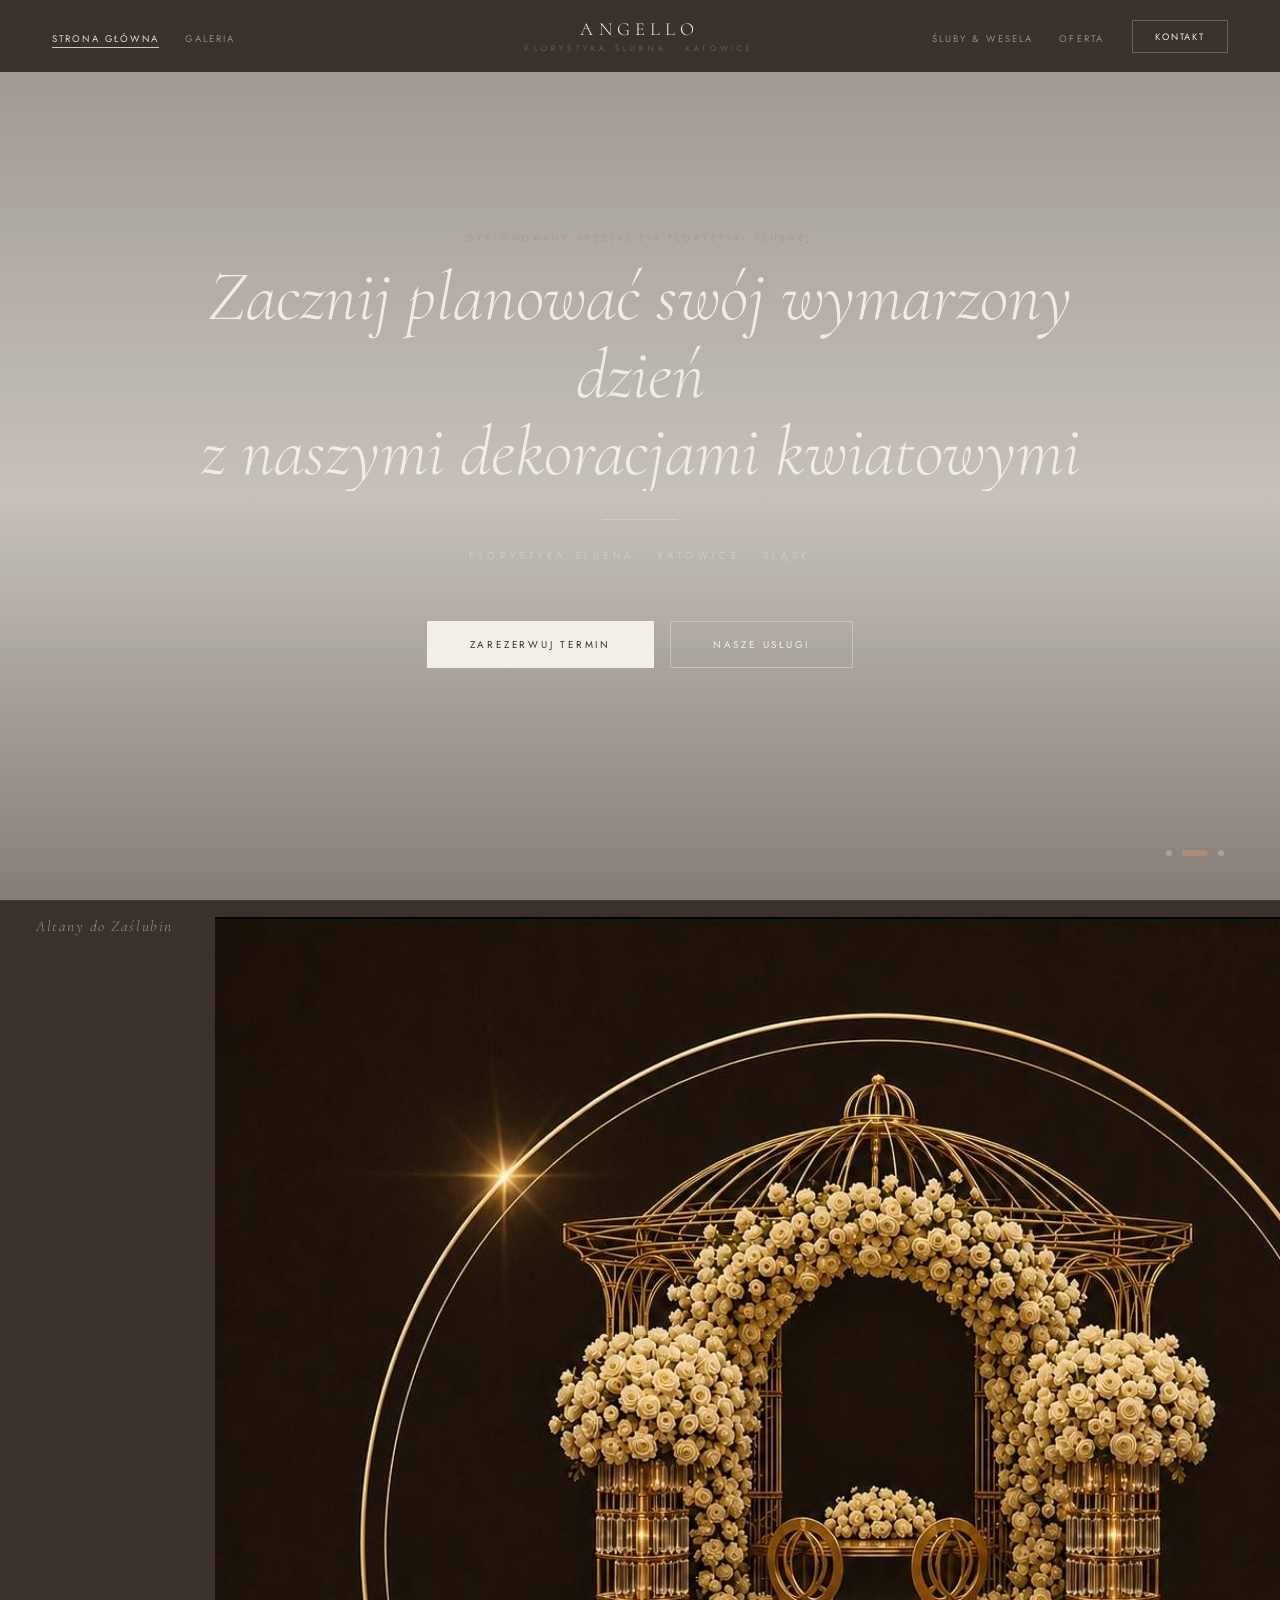
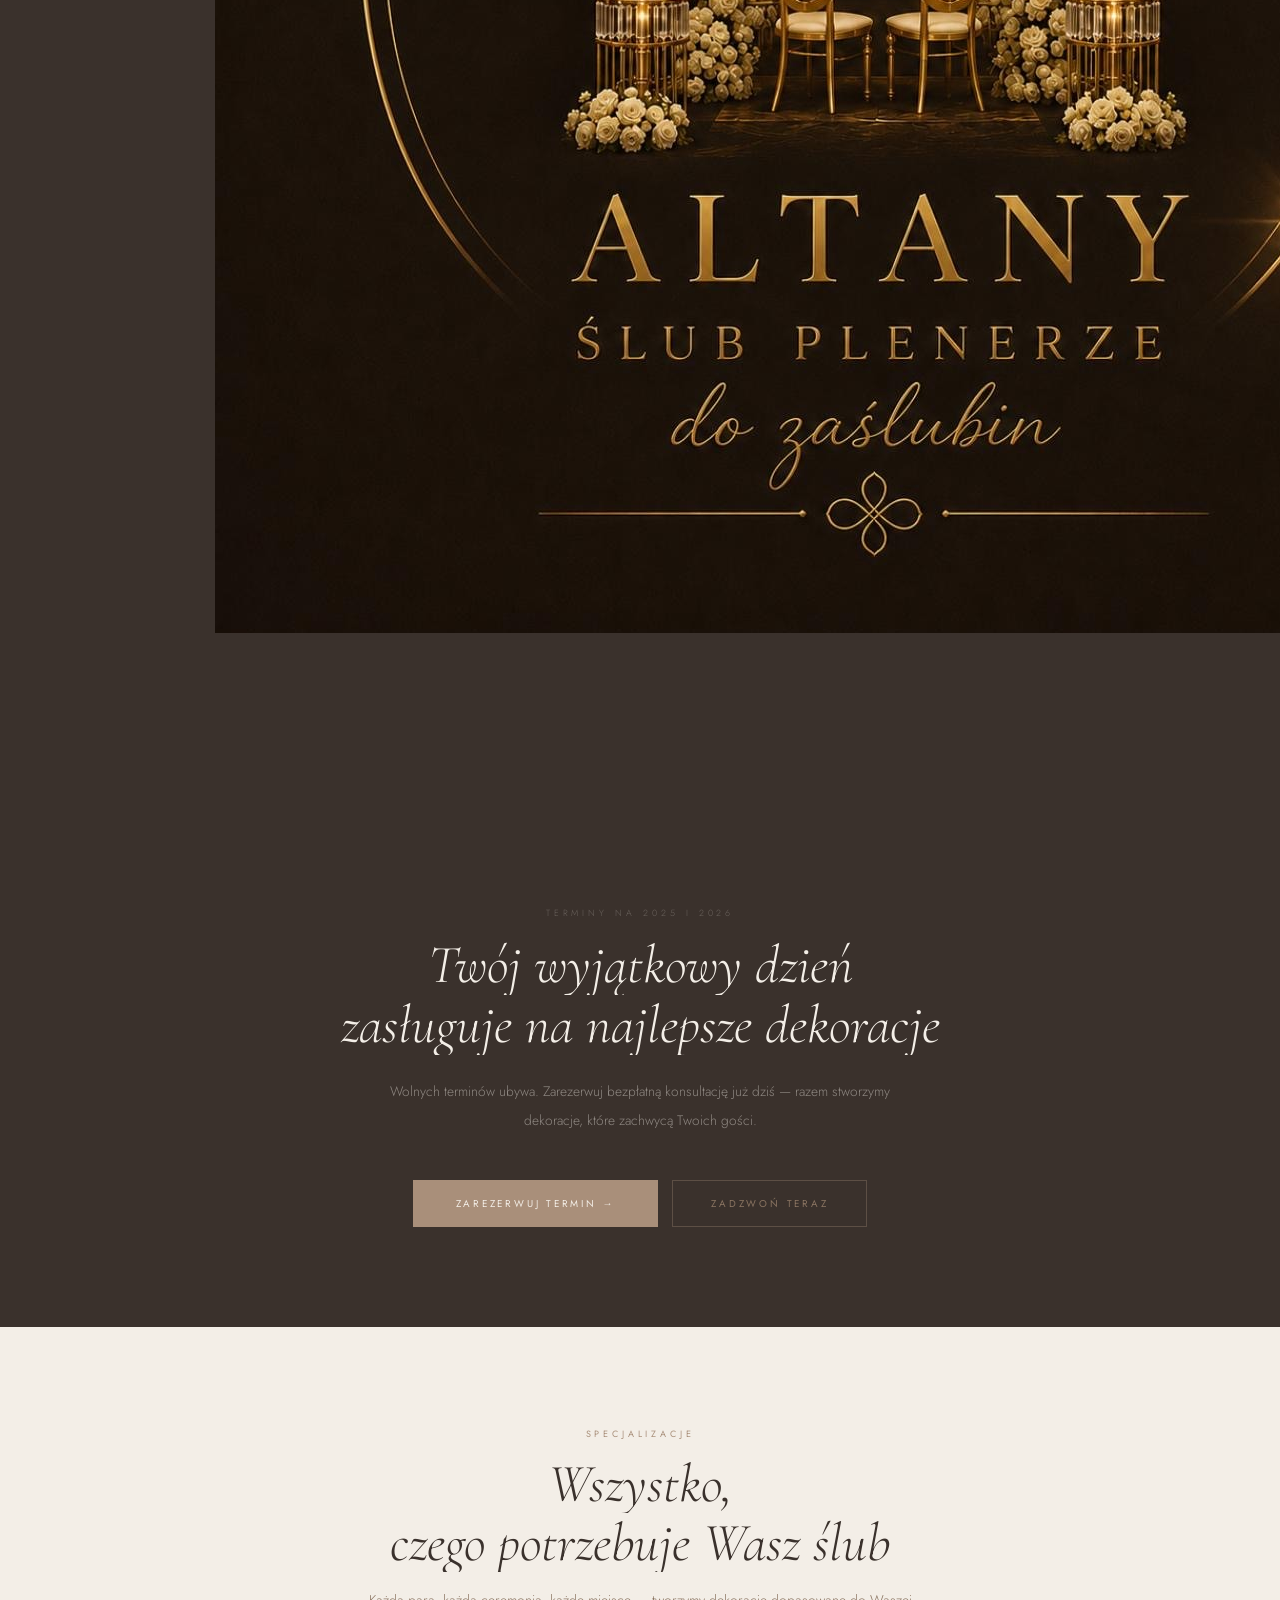
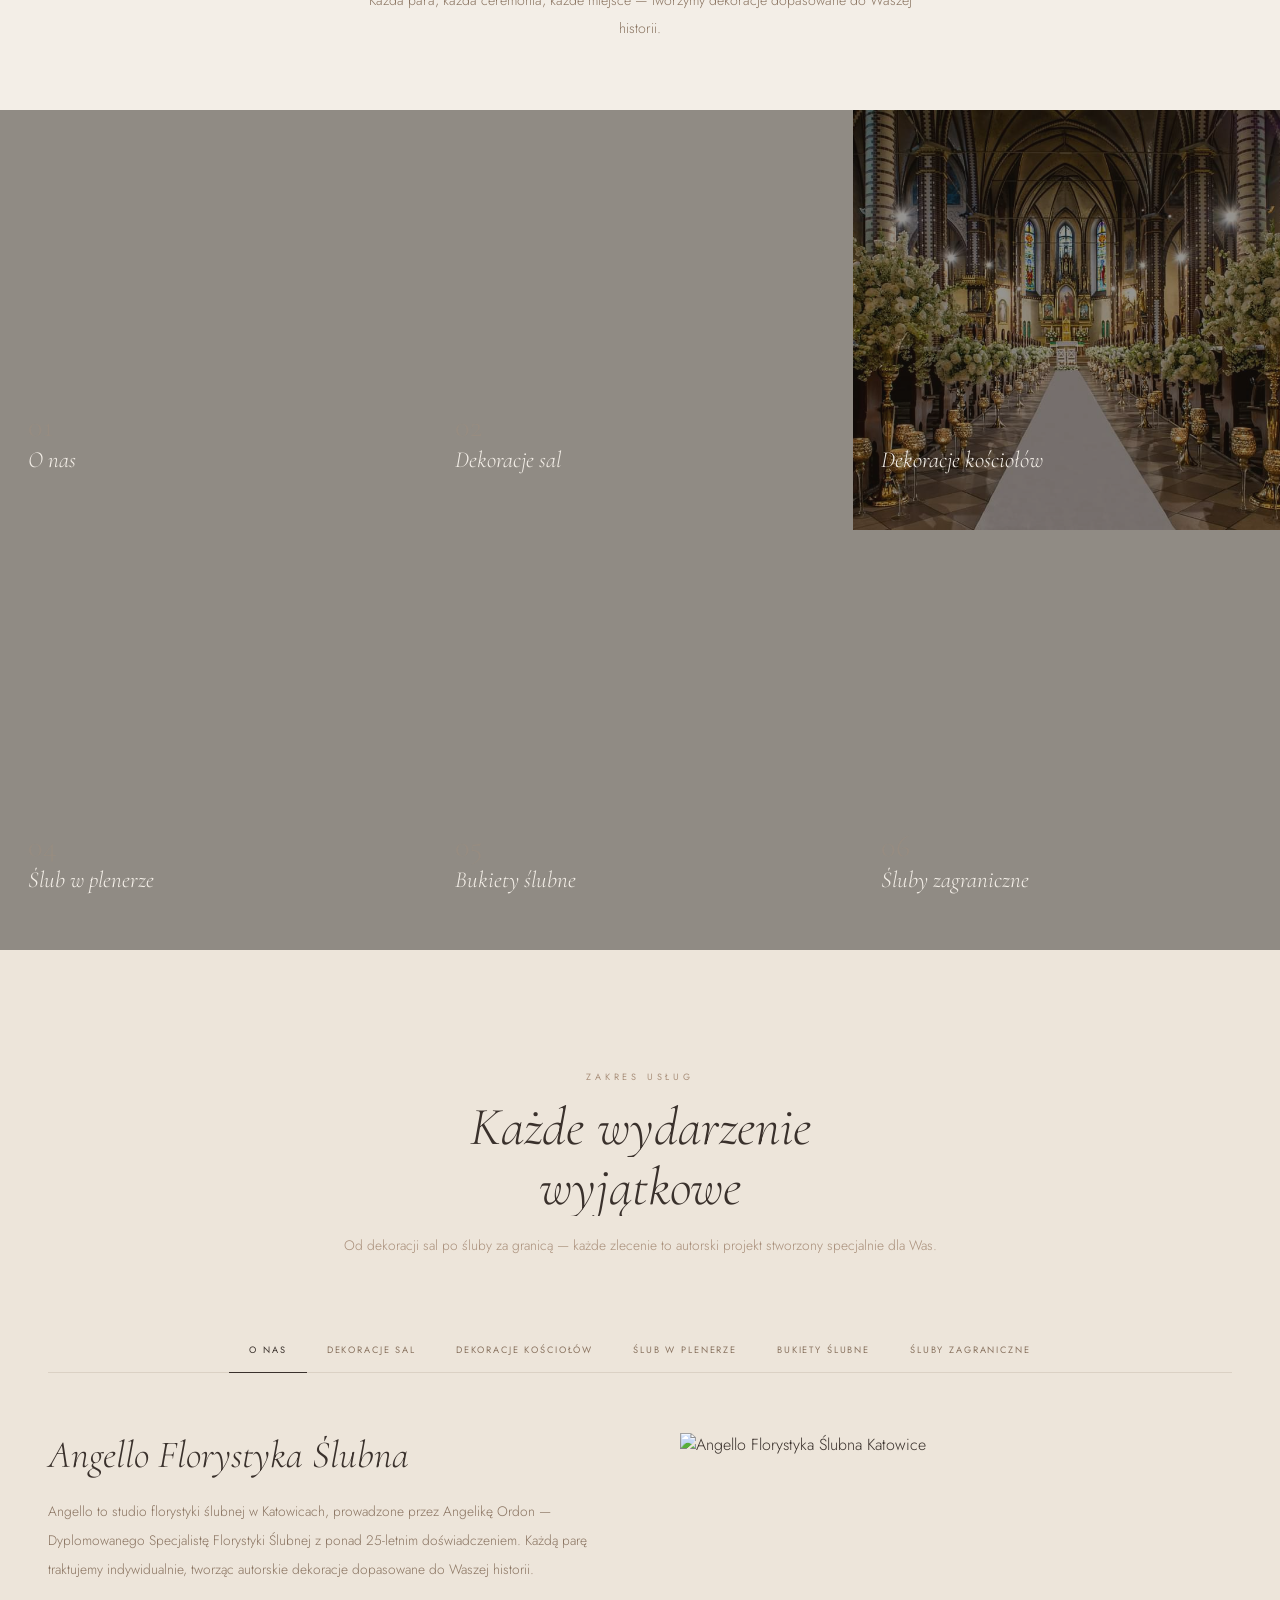
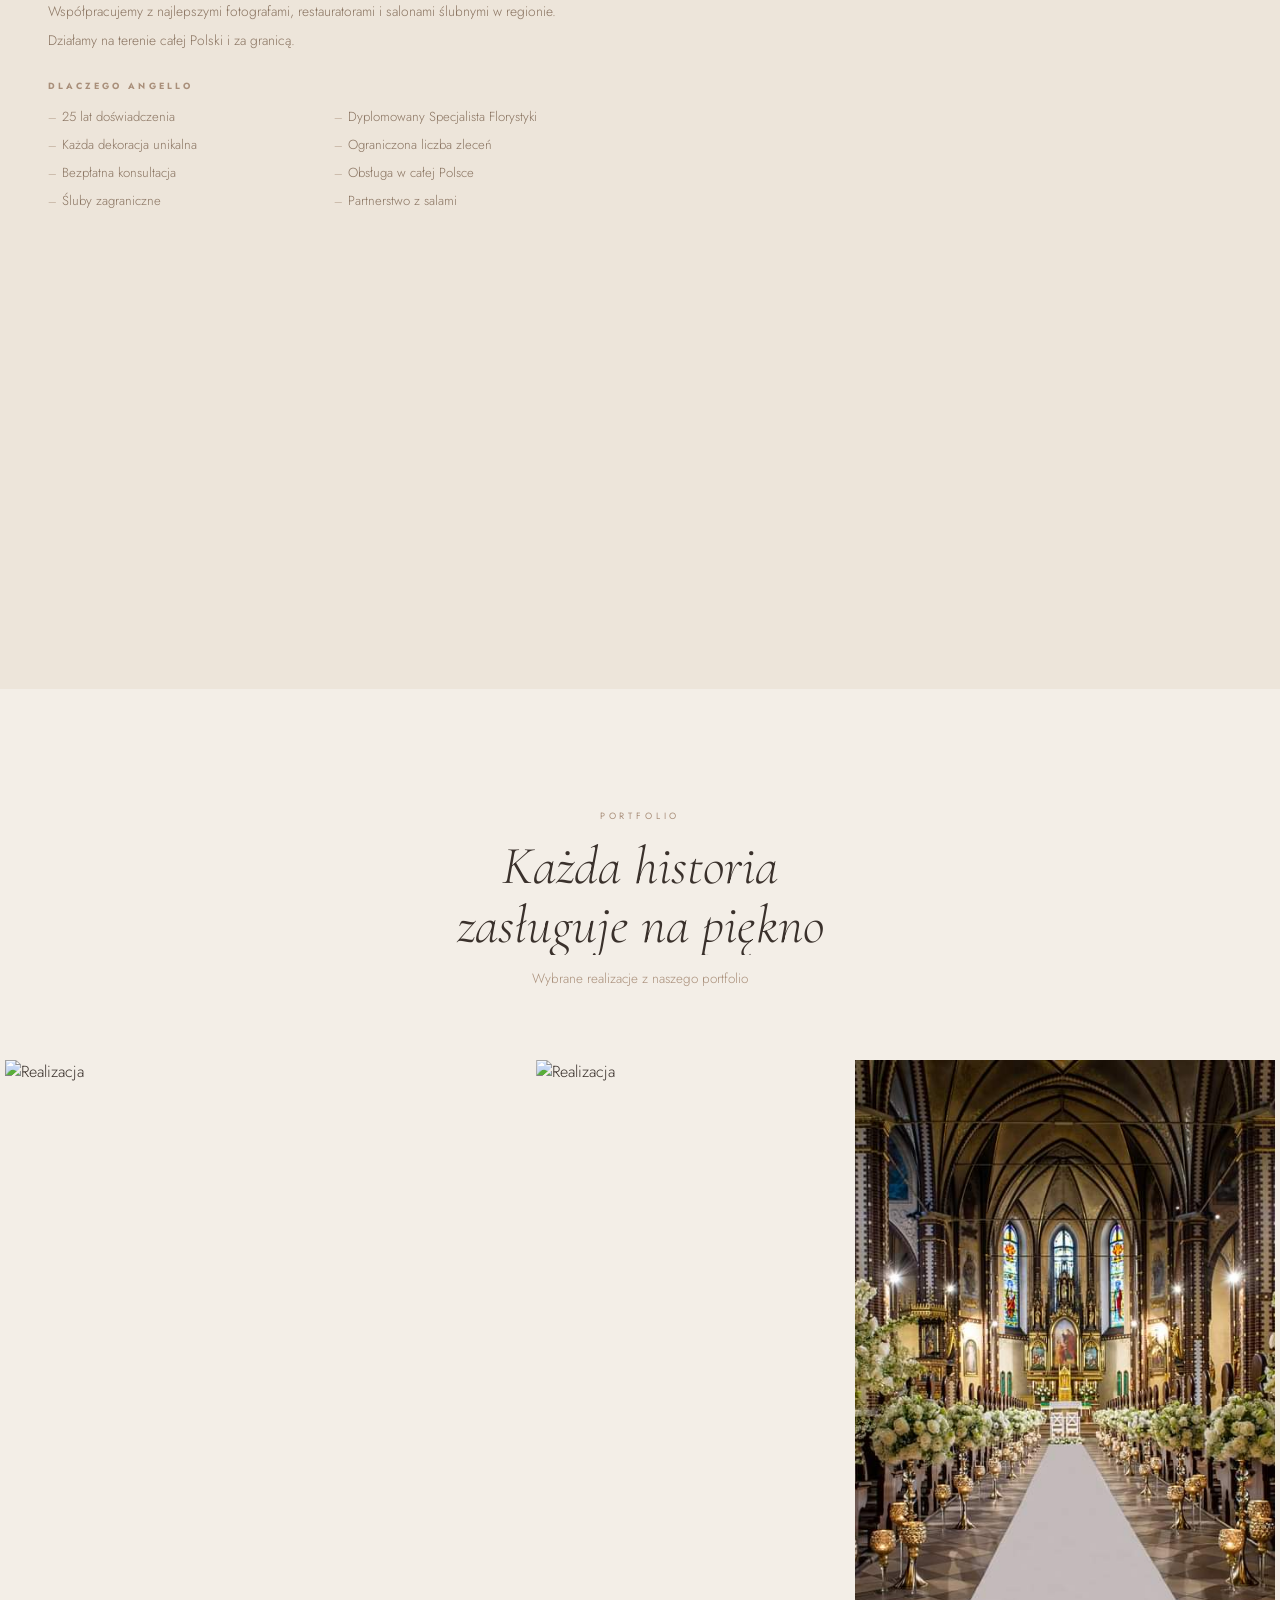
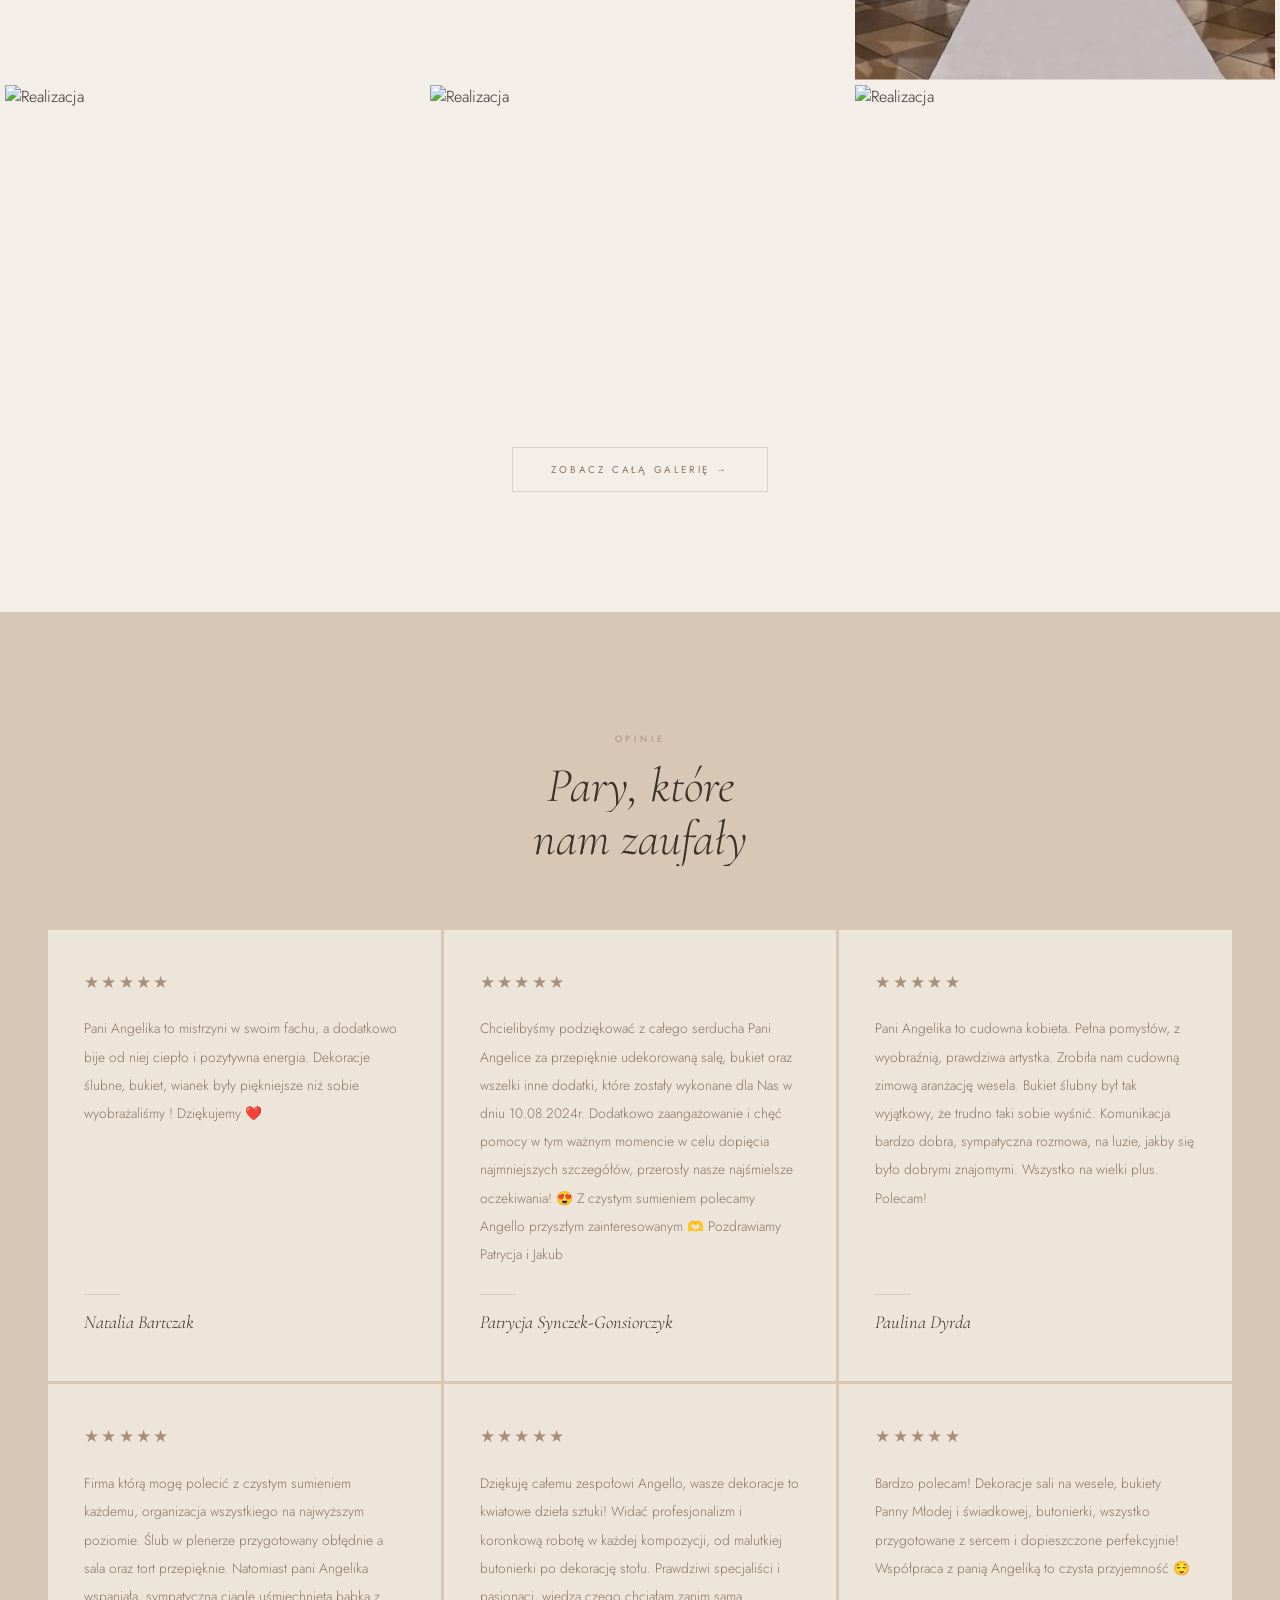
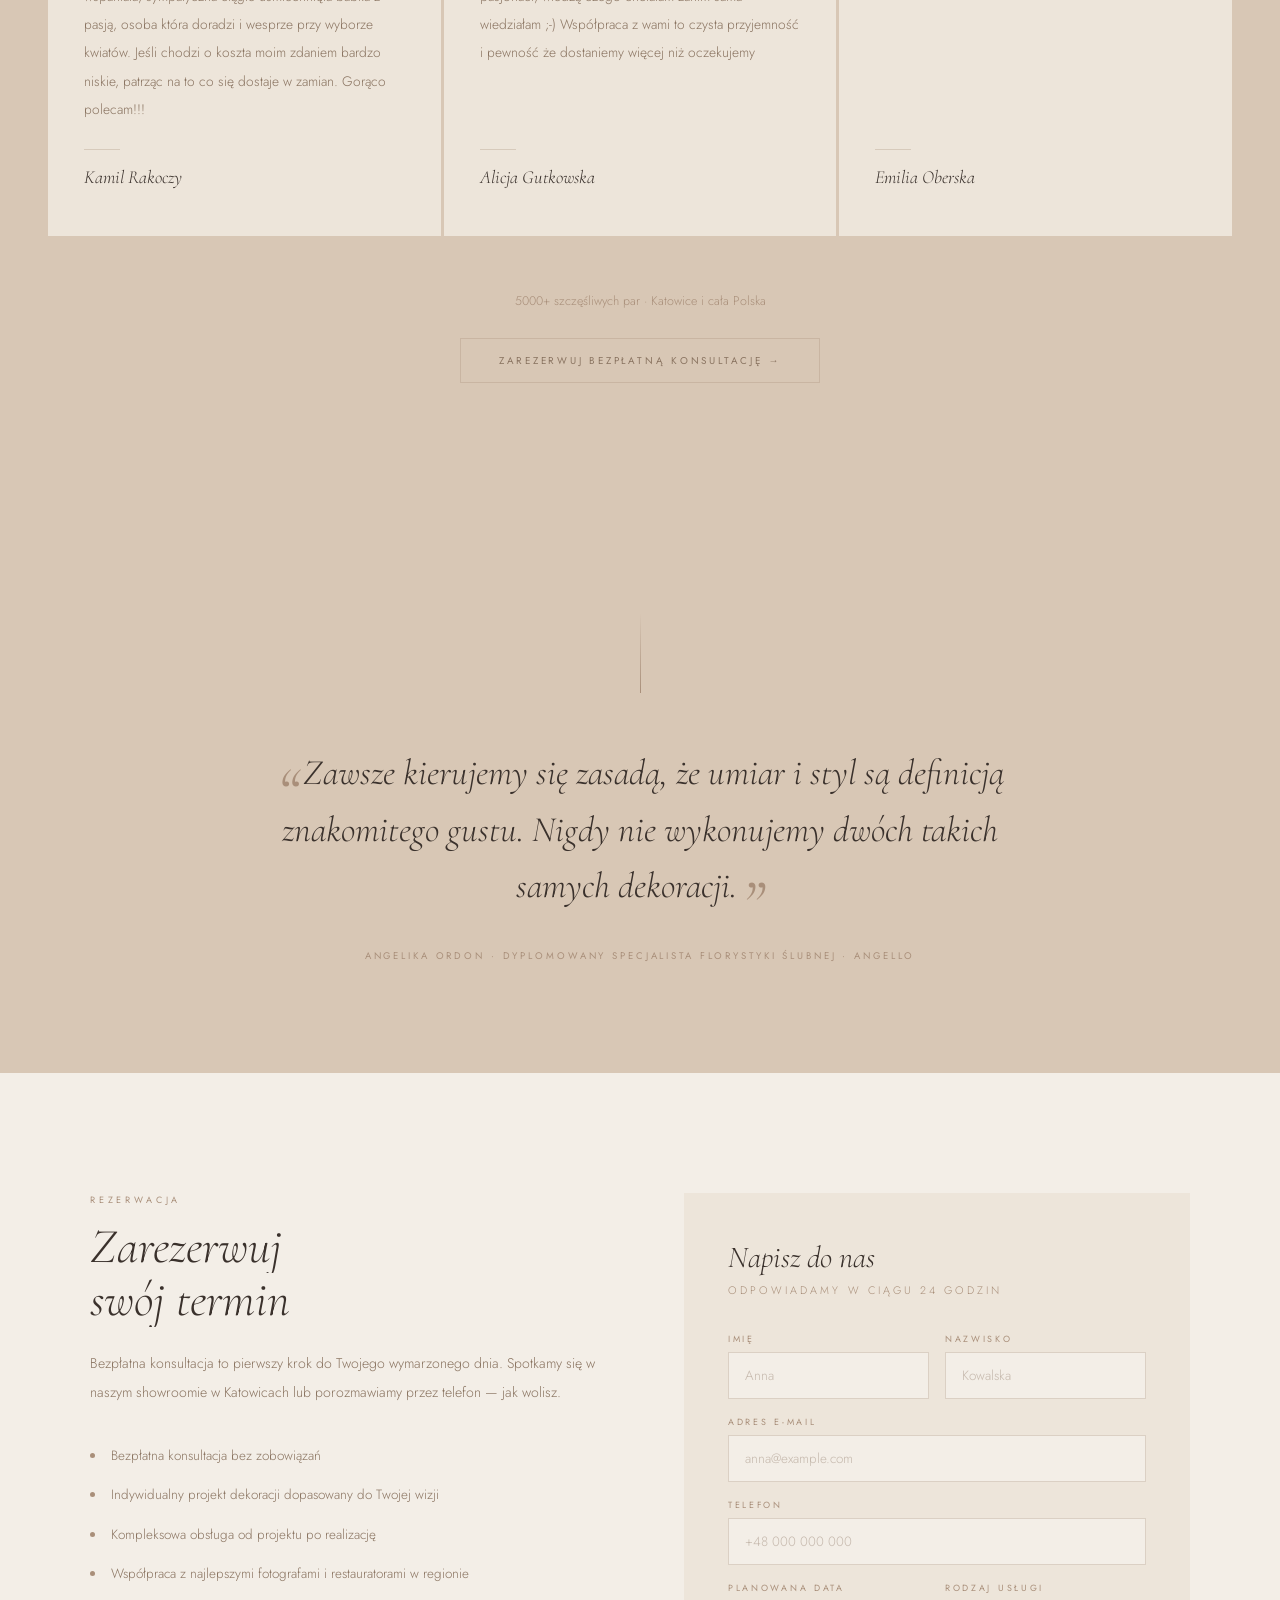
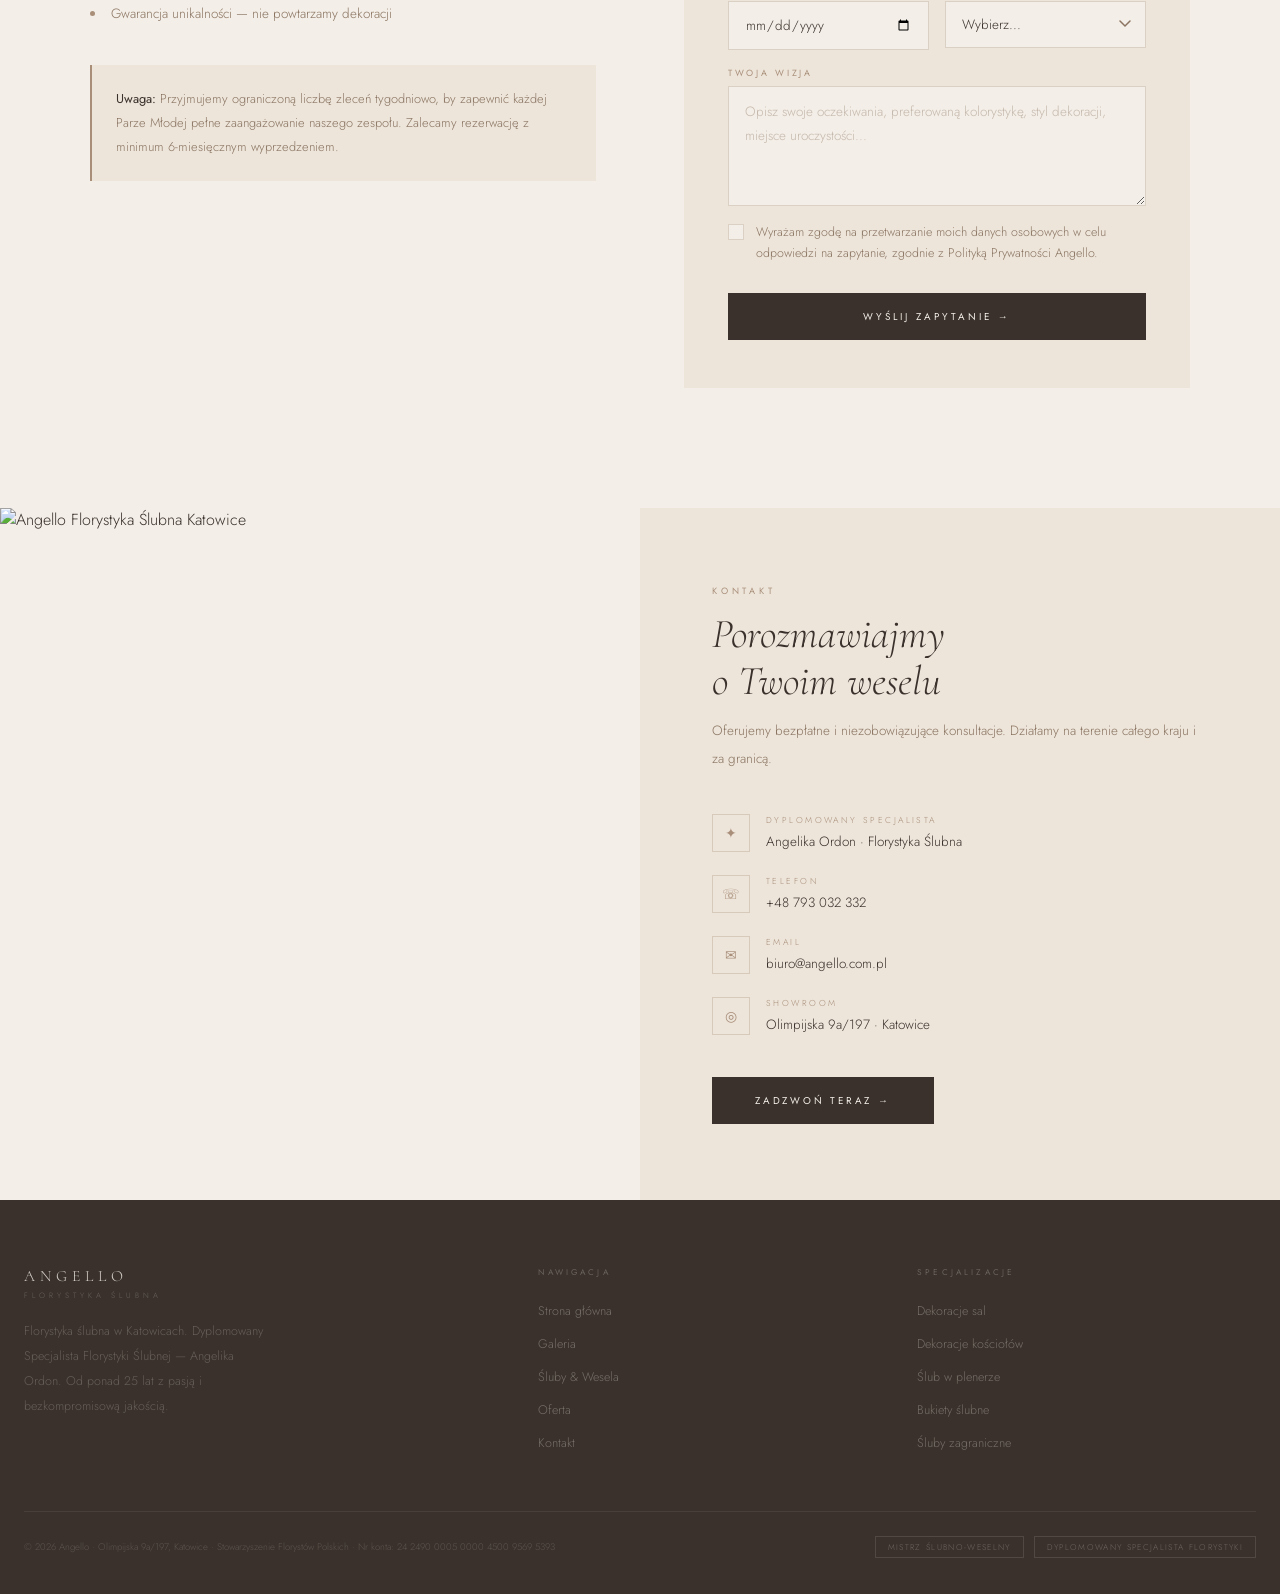
==== commit d190198c: "Update index.html" ====
--- a/index.html
+++ b/index.html
@@ -3,7 +3,7 @@
 <head>
 <meta charset="UTF-8">
 <meta name="viewport" content="width=device-width, initial-scale=1.0">
-<title>Angello Biuro-Showroom — Florystyka Ślubna · Katowice</title>
+<title>Angello — Florystyka Ślubna · Katowice</title>
 <link rel="preconnect" href="https://fonts.googleapis.com">
 <link rel="preconnect" href="https://fonts.gstatic.com" crossorigin>
 <link href="https://fonts.googleapis.com/css2?family=Cormorant:ital,wght@0,300;0,400;0,600;1,300;1,400;1,600&family=Jost:ital,wght@0,300;0,400;0,500;1,300&family=Libre+Baskerville:ital,wght@0,400;0,700;1,400&display=swap" rel="stylesheet">
@@ -61,7 +61,7 @@
 .gallery-head{padding:120px 24px 72px;text-align:center}
 .gallery-head h2{font-family:'Cormorant',serif;font-style:italic;font-weight:300;font-size:clamp(2.6rem,4.2vw,4.4rem);color:var(--text-dark);line-height:1.1;margin-bottom:12px}
 .gallery-head p{font-family:'Jost',sans-serif;font-size:.84rem;color:var(--text-light);font-weight:300;margin-top:14px}
-.mosaic{display:grid;grid-template-columns:repeat(12,1fr);gap:5px;padding:0 5px}
+.mosaic{display:grid;grid-template-columns:repeat(12,1fr);grid-template-rows:min(52vw,620px) min(26vw,310px);gap:5px;padding:0 5px}
 .mi{overflow:hidden;position:relative}
 .mi .mi-img{width:100%;height:100%;display:block;clip-path:inset(0 0 100% 0);transition:clip-path 1.05s var(--ease)}
 .mi.mi-visible .mi-img{clip-path:inset(0 0 0% 0)}
@@ -70,12 +70,12 @@
 .mi:hover .mi-img img{transform:scale(1.06)!important}
 .mi-lbl{position:absolute;bottom:0;left:0;right:0;padding:22px;background:linear-gradient(transparent,rgba(58,49,44,.7));font-family:'Jost',sans-serif;font-size:.54rem;letter-spacing:.22em;text-transform:uppercase;color:rgba(243,238,231,.84);opacity:0;transform:translateY(8px);transition:opacity .4s,transform .4s}
 .mi:hover .mi-lbl{opacity:1;transform:translateY(0)}
-.mi1{grid-column:1/6;grid-row:1;aspect-ratio:4/5}
-.mi2{grid-column:6/9;grid-row:1;aspect-ratio:3/5}
-.mi3{grid-column:9/13;grid-row:1;aspect-ratio:4/5}
-.mi4{grid-column:1/5;grid-row:2;aspect-ratio:4/3}
-.mi5{grid-column:5/9;grid-row:2;aspect-ratio:4/3}
-.mi6{grid-column:9/13;grid-row:2;aspect-ratio:4/3}
+.mi1{grid-column:1/6;grid-row:1}
+.mi2{grid-column:6/9;grid-row:1}
+.mi3{grid-column:9/13;grid-row:1}
+.mi4{grid-column:1/5;grid-row:2}
+.mi5{grid-column:5/9;grid-row:2}
+.mi6{grid-column:9/13;grid-row:2}
 .gallery-cta{text-align:center;margin-top:52px}
 
 .reviews-section{background:var(--blush-mid);padding:120px 24px;overflow:hidden}
@@ -133,7 +133,7 @@
   .booking-inner{grid-template-columns:1fr;gap:52px}
   .booking-form-wrap{padding:34px 24px}
   .cat-grid{grid-template-columns:1fr 1fr;grid-template-rows:repeat(3,min(42vh,340px))}
-  .mosaic{grid-template-columns:repeat(6,1fr)}
+  .mosaic{grid-template-columns:repeat(6,1fr);grid-template-rows:repeat(3,48vw)}
   .mi1{grid-column:1/4;grid-row:1}.mi2{grid-column:4/7;grid-row:1}
   .mi3{grid-column:1/4;grid-row:2}.mi4{grid-column:4/7;grid-row:2}
   .mi5{grid-column:1/4;grid-row:3}.mi6{grid-column:4/7;grid-row:3}
@@ -161,7 +161,7 @@
         <li><a href="galeria.html">Galeria</a></li>
       </ul>
     </div>
-    <a href="index.html" class="nav-logo">Angello<span>Biuro-Showroom · Katowice</span></a>
+    <a href="index.html" class="nav-logo">Angello<span>Florystyka Ślubna · Katowice</span></a>
     <div class="nav-right">
       <ul class="nav-links">
         <li><a href="wesela.html">Śluby & Wesela</a></li>
@@ -186,16 +186,16 @@
 
 <section class="hero" id="hero">
   <div class="hero-slides" id="heroSlides">
-    <div class="hero-slide active" style="background-image:url('zdj4.JPG')"></div>
-    <div class="hero-slide" style="background-image:url('i5.JPG')"></div>
-    <div class="hero-slide" style="background-image:url('zdj5.JPG')"></div>
+    <div class="hero-slide active" style="background-image:url('zdj39.jpeg')"></div>
+    <div class="hero-slide" style="background-image:url('zdj40.jpeg')"></div>
+    <div class="hero-slide" style="background-image:url('zdj36.jpeg')"></div>
   </div>
   <div class="hero-overlay"></div>
   <div class="hero-content">
     <span class="hero-specialist">Dyplomowany Specjalista Florystyki Ślubnej</span>
     <p class="hero-script"><span class="hero-script-inner">Zacznij planować swój wymarzony dzień<br>z naszymi dekoracjami kwiatowymi</span></p>
     <div class="hero-rule"></div>
-    <p class="hero-sub">Biuro-Showroom Dekoracji Kwiatowych · Katowice · Śląsk</p>
+    <p class="hero-sub">Florystyka Ślubna · Katowice · Śląsk</p>
     <div class="hero-btns">
       <a href="kontakt.html" class="btn-primary">Zarezerwuj termin</a>
       <a href="oferta.html" class="btn-ghost">Nasze usługi</a>
@@ -211,7 +211,7 @@
 
 <div class="ticker">
   <div class="ticker-track">
-    <span>Wiązanki Ślubne</span><span class="sep">✦</span><span>Altany do Zaślubin</span><span class="sep">✦</span><span>Dekoracje Sal</span><span class="sep">✦</span><span>Świeczniki Ośmioramienne</span><span class="sep">✦</span><span>Karuzele Kryształowe</span><span class="sep">✦</span><span>Dekoracje Kościołów</span><span class="sep">✦</span><span>Lustra ø 180 cm</span><span class="sep">✦</span><span>Strefa Chillout</span><span class="sep">✦</span><span>Winietarz Żyrafa</span><span class="sep">✦</span><span>Śluby Zagraniczne</span><span class="sep">✦</span><span>Mistrz Ślubno-Weselny</span><span class="sep">✦</span><span>Bukiety Ślubne</span><span class="sep">✦</span><span>Wiązanki Ślubne</span><span class="sep">✦</span><span>Altany do Zaślubin</span><span class="sep">✦</span><span>Dekoracje Sal</span><span class="sep">✦</span><span>Świeczniki Ośmioramienne</span><span class="sep">✦</span><span>Karuzele Kryształowe</span><span class="sep">✦</span><span>Dekoracje Kościołów</span><span class="sep">✦</span><span>Lustra ø 180 cm</span><span class="sep">✦</span><span>Strefa Chillout</span><span class="sep">✦</span><span>Winietarz Żyrafa</span><span class="sep">✦</span><span>Śluby Zagraniczne</span><span class="sep">✦</span><span>Mistrz Ślubno-Weselny</span><span class="sep">✦</span><span>Bukiety Ślubne</span><span class="sep">✦</span>
+    <span>Altany do Zaślubin</span><span class="sep"><img src="i2.JPG" alt=""></span><span>Świecznik Ośmioramienny</span><span class="sep"><img src="i6.JPG" alt=""></span><span>Karuzele Kryształowe</span><span class="sep"><img src="i3.JPG" alt=""></span><span>Lustra ø 180 cm</span><span class="sep"><img src="i1.JPG" alt=""></span><span>Strefa Chillout</span><span class="sep"><img src="i4.JPG" alt=""></span><span>Winietarz Żyrafa</span><span class="sep"><img src="i5.JPG" alt=""></span><span>Altany do Zaślubin</span><span class="sep"><img src="i2.JPG" alt=""></span><span>Świecznik Ośmioramienny</span><span class="sep"><img src="i6.JPG" alt=""></span><span>Karuzele Kryształowe</span><span class="sep"><img src="i3.JPG" alt=""></span><span>Lustra ø 180 cm</span><span class="sep"><img src="i1.JPG" alt=""></span><span>Strefa Chillout</span><span class="sep"><img src="i4.JPG" alt=""></span><span>Winietarz Żyrafa</span><span class="sep"><img src="i5.JPG" alt=""></span>
   </div>
 </div>
 
@@ -225,7 +225,7 @@
     <p class="cta-body fade-up d3">Wolnych terminów ubywa. Zarezerwuj bezpłatną konsultację już dziś — razem stworzymy dekoracje, które zachwycą Twoich gości.</p>
     <div class="cta-btns fade-up d4">
       <a href="kontakt.html" class="btn-warm"><span>Zarezerwuj termin →</span></a>
-      <a href="tel:+48793032332" class="btn-ghost">Zadzwoń teraz</a>
+      <a href="tel:+48793032332" class="btn-outline-dark">Zadzwoń teraz</a>
     </div>
   </div>
 </section>
@@ -234,13 +234,13 @@
   <div class="cat-section-head observe-me">
     <span class="eyebrow"><span class="eyebrow-inner">Specjalizacje</span></span>
     <p style="font-family:'Cormorant',serif;font-style:italic;font-weight:300;font-size:clamp(2.6rem,4.2vw,4.6rem);color:var(--text-dark);line-height:1.1;margin-bottom:14px">
-      <span class="split-line"><span class="split-line-inner" style="transition-delay:.08s">Sześć dziedzin,</span></span>
-      <span class="split-line"><span class="split-line-inner" style="transition-delay:.2s"><em>jedna pasja</em></span></span>
+      <span class="split-line"><span class="split-line-inner" style="transition-delay:.08s">Wszystko,</span></span>
+      <span class="split-line"><span class="split-line-inner" style="transition-delay:.2s"><em>czego potrzebuje Wasz ślub</em></span></span>
     </p>
     <p class="fade-up d3" style="font-family:'Jost',sans-serif;font-size:.88rem;color:var(--text-mid);font-weight:300;line-height:2;max-width:560px;margin:0 auto">Każda para, każda ceremonia, każde miejsce — tworzymy dekoracje dopasowane do Waszej historii.</p>
   </div>
   <div class="cat-grid">
-    <a class="cat-tile" href="o-nas.html" style="background-image:url('zdj2.JPG')">
+    <a class="cat-tile" href="o-nas.html" style="background-image:url('zdj33.jpeg')">
       <div class="cat-tile-overlay"></div>
       <div class="cat-tile-content">
         <span class="cat-tile-num">01</span>
@@ -249,7 +249,7 @@
         <span class="cat-tile-btn">Zobacz więcej →</span>
       </div>
     </a>
-    <a class="cat-tile" href="dekoracje-sal.html" style="background-image:url('zdj7.jpg')">
+    <a class="cat-tile" href="dekoracje-sal.html" style="background-image:url('zdj40.jpeg')">
       <div class="cat-tile-overlay"></div>
       <div class="cat-tile-content">
         <span class="cat-tile-num">02</span>
@@ -258,7 +258,7 @@
         <span class="cat-tile-btn">Zobacz więcej →</span>
       </div>
     </a>
-    <a class="cat-tile" href="dekoracje-kosciolow.html" style="background-image:url('zdj5.JPG')">
+    <a class="cat-tile" href="dekoracje-kosciolow.html" style="background-image:url('zdj37.jpg')">
       <div class="cat-tile-overlay"></div>
       <div class="cat-tile-content">
         <span class="cat-tile-num">03</span>
@@ -267,7 +267,7 @@
         <span class="cat-tile-btn">Zobacz więcej →</span>
       </div>
     </a>
-    <a class="cat-tile" href="slub-w-plenerze.html" style="background-image:url('i5.JPG')">
+    <a class="cat-tile" href="slub-w-plenerze.html" style="background-image:url('zdj30.jpeg')">
       <div class="cat-tile-overlay"></div>
       <div class="cat-tile-content">
         <span class="cat-tile-num">04</span>
@@ -276,7 +276,7 @@
         <span class="cat-tile-btn">Zobacz więcej →</span>
       </div>
     </a>
-    <a class="cat-tile" href="bukiety-slubne.html" style="background-image:url('zdj4.JPG')">
+    <a class="cat-tile" href="bukiety-slubne.html" style="background-image:url('zdj42.jpeg')">
       <div class="cat-tile-overlay"></div>
       <div class="cat-tile-content">
         <span class="cat-tile-num">05</span>
@@ -285,7 +285,7 @@
         <span class="cat-tile-btn">Zobacz więcej →</span>
       </div>
     </a>
-    <a class="cat-tile" href="sluby-zagraniczne.html" style="background-image:url('zdj14.jpg')">
+    <a class="cat-tile" href="sluby-zagraniczne.html" style="background-image:url('zdj36.jpeg')">
       <div class="cat-tile-overlay"></div>
       <div class="cat-tile-content">
         <span class="cat-tile-num">06</span>
@@ -318,12 +318,12 @@
     </div>
     <div class="tab-panel active" id="tab-o-nas">
       <div class="tp-text">
-        <h3>Angello <em>Biuro-Showroom</em></h3>
-        <p>Angello to biuro-showroom florystyki ślubnej w Katowicach, prowadzone przez Angelikę Ordon — Dyplomowanego Specjalistę Florystyki Ślubnej z ponad 25-letnim doświadczeniem. Każdą parę traktujemy indywidualnie, tworząc autorskie dekoracje dopasowane do Waszej historii.</p>
+        <h3>Angello <em>Florystyka Ślubna</em></h3>
+        <p>Angello to studio florystyki ślubnej w Katowicach, prowadzone przez Angelikę Ordon — Dyplomowanego Specjalistę Florystyki Ślubnej z ponad 25-letnim doświadczeniem. Każdą parę traktujemy indywidualnie, tworząc autorskie dekoracje dopasowane do Waszej historii.</p>
         <p>Współpracujemy z najlepszymi fotografami, restauratorami i salonami ślubnymi w regionie. Działamy na terenie całej Polski i za granicą.</p>
         <div class="svc-list"><h4>Dlaczego Angello</h4><ul><li>25 lat doświadczenia</li><li>Dyplomowany Specjalista Florystyki</li><li>Każda dekoracja unikalna</li><li>Ograniczona liczba zleceń</li><li>Bezpłatna konsultacja</li><li>Obsługa w całej Polsce</li><li>Śluby zagraniczne</li><li>Partnerstwo z salami</li></ul></div>
       </div>
-      <div class="tp-img"><img src="zdj1.JPG" alt="Angello Biuro-Showroom Katowice"></div>
+      <div class="tp-img"><img src="zdj39.jpeg" alt="Angello Florystyka Ślubna Katowice"></div>
     </div>
     <div class="tab-panel" id="tab-dekoracje-sal">
       <div class="tp-text">
@@ -332,7 +332,7 @@
         <p>Współpracujemy z Rezydencją, kompleksem Romeo Julia Wenecja Werona oraz Mariną. Znamy specyfikę każdej sali i wiemy, jak wydobyć z niej to, co najpiękniejsze.</p>
         <div class="svc-list"><h4>Wykonujemy między innymi</h4><ul><li>Dekoracja stołu głównego</li><li>Centerpiece na stoły gości</li><li>Wejście i foyer</li><li>Altana lub łuk kwiatowy</li><li>Lustra na stoły ø 180 cm</li><li>Strefa chillout</li><li>Winietarz Żyrafa</li><li>Świeczniki ośmioramienne</li></ul></div>
       </div>
-      <div class="tp-img"><img src="zdj7.jpg" alt="Dekoracje sal weselnych"></div>
+      <div class="tp-img"><img src="zdj40.jpeg" alt="Dekoracje sal weselnych"></div>
     </div>
     <div class="tab-panel" id="tab-kosciol">
       <div class="tp-text">
@@ -341,7 +341,7 @@
         <p>Dekoracje kościelne są dopasowane do motywu przewodniego całego wesela, tworząc spójną opowieść od ceremonii po bankiet.</p>
         <div class="svc-list"><h4>Wykonujemy między innymi</h4><ul><li>Kompozycje przy ołtarzu</li><li>Bukiety ławkowe</li><li>Wiązki dekoracyjne</li><li>Droga kwiatowa</li><li>Dekoracja wejścia</li><li>Świeczniki przy ołtarzu</li><li>Girlandy kwiatowe</li><li>Dekoracja sali USC</li></ul></div>
       </div>
-      <div class="tp-img"><img src="zdj9.jpg" alt="Dekoracje kościołów"></div>
+      <div class="tp-img"><img src="zdj37.jpg" alt="Dekoracje kościołów"></div>
     </div>
     <div class="tab-panel" id="tab-plener">
       <div class="tp-text">
@@ -350,7 +350,7 @@
         <p>Doświadczenie w dekorowaniu plenerów, parków, winnic, ogrodów i tarasów. Każda realizacja jest dostosowana do warunków i charakteru miejsca.</p>
         <div class="svc-list"><h4>Wykonujemy między innymi</h4><ul><li>Altany do zaślubin</li><li>Łuki kwiatowe</li><li>Chodnik kwiatowy</li><li>Dekoracje drzew</li><li>Naturalne kompozycje</li><li>Świece i latarnie</li><li>Girlandy świetlne</li><li>Bukiety trawnikowe</li></ul></div>
       </div>
-      <div class="tp-img"><img src="i5.JPG" alt="Ślub w plenerze"></div>
+      <div class="tp-img"><img src="zdj30.jpeg" alt="Ślub w plenerze"></div>
     </div>
     <div class="tab-panel" id="tab-bukiety">
       <div class="tp-text">
@@ -359,7 +359,7 @@
         <p>Tworzymy kompletną florystykę osobistą dla Pary Młodej i całej rodziny — od wiązanki po biżuterię floralną.</p>
         <div class="svc-list"><h4>Wykonujemy między innymi</h4><ul><li>Wiązanka ślubna</li><li>Butonierka dla Pana Młodego</li><li>Biżuteria floralna</li><li>Wianek do włosów</li><li>Poduszka na obrączki</li><li>Kosz z płatkami</li><li>Przypinki dla rodziców</li><li>Podziękowania floralne</li></ul></div>
       </div>
-      <div class="tp-img"><img src="zdj4.JPG" alt="Bukiety ślubne"></div>
+      <div class="tp-img"><img src="zdj42.jpeg" alt="Bukiety ślubne"></div>
     </div>
     <div class="tab-panel" id="tab-zagraniczne">
       <div class="tp-text">
@@ -368,7 +368,7 @@
         <p>Śluby zagraniczne to nasza rosnąca specjalizacja. Pracujemy z lokalnymi dostawcami kwiatów, zapewniając świeżość i jakość niezależnie od lokalizacji.</p>
         <div class="svc-list"><h4>Wykonujemy między innymi</h4><ul><li>Wiązanka i florystyka osobista</li><li>Dekoracja ceremonii</li><li>Dekoracja sali bankietowej</li><li>Koordynacja na miejscu</li><li>Altana lub łuk plenerowy</li><li>Kompozycje stołowe</li><li>Lokalni dostawcy kwiatów</li><li>Transport dekoracji</li></ul></div>
       </div>
-      <div class="tp-img"><img src="zdj14.jpg" alt="Śluby zagraniczne"></div>
+      <div class="tp-img"><img src="zdj36.jpeg" alt="Śluby zagraniczne"></div>
     </div>
   </div>
 </section>
@@ -381,16 +381,16 @@
         <span class="split-line"><span class="split-line-inner" style="transition-delay:.1s">Każda historia</span></span>
         <span class="split-line"><span class="split-line-inner" style="transition-delay:.22s"><em>zasługuje na piękno</em></span></span>
       </h2>
-      <p class="fade-up d3">Wybrane realizacje naszego biuro-showroom</p>
+      <p class="fade-up d3">Wybrane realizacje z naszego portfolio</p>
     </div>
   </div>
   <div class="mosaic">
-    <div class="mi mi1"><div class="mi-img"><img src="zdj5.JPG" alt="Realizacja"></div><div class="mi-lbl">Dekoracje Sali · Rezydencja</div></div>
-    <div class="mi mi2"><div class="mi-img"><img src="zdj10.jpg" alt="Realizacja"></div><div class="mi-lbl">Dekoracje Sali · Romeo i Julia</div></div>
-    <div class="mi mi3"><div class="mi-img"><img src="zdj14.jpg" alt="Realizacja"></div><div class="mi-lbl">Ślub Zagraniczny</div></div>
-    <div class="mi mi4"><div class="mi-img"><img src="zdj3.JPG" alt="Realizacja"></div><div class="mi-lbl">Ślub w Plenerze</div></div>
-    <div class="mi mi5"><div class="mi-img"><img src="zdj13.jpg" alt="Realizacja"></div><div class="mi-lbl">Dekoracje Sali · Marina</div></div>
-    <div class="mi mi6"><div class="mi-img"><img src="zdj7.jpg" alt="Realizacja"></div><div class="mi-lbl">Bukiety Ślubne</div></div>
+    <div class="mi mi1"><div class="mi-img"><img src="zdj39.jpeg" alt="Realizacja"></div><div class="mi-lbl">Dekoracje Sali</div></div>
+    <div class="mi mi2"><div class="mi-img"><img src="zdj42.jpeg" alt="Realizacja"></div><div class="mi-lbl">Bukiet Ślubny</div></div>
+    <div class="mi mi3"><div class="mi-img"><img src="zdj37.jpg" alt="Realizacja"></div><div class="mi-lbl">Dekoracje Kościoła</div></div>
+    <div class="mi mi4"><div class="mi-img"><img src="zdj36.jpeg" alt="Realizacja"></div><div class="mi-lbl">Ślub w Plenerze</div></div>
+    <div class="mi mi5"><div class="mi-img"><img src="zdj40.jpeg" alt="Realizacja"></div><div class="mi-lbl">Dekoracje Sali · Namiot</div></div>
+    <div class="mi mi6"><div class="mi-img"><img src="zdj33.jpeg" alt="Realizacja"></div><div class="mi-lbl">Ceremonia Plenerowa</div></div>
   </div>
   <div class="gallery-cta fade-up"><a href="galeria.html" class="btn-outline-dark">Zobacz całą galerię →</a></div>
 </section>
@@ -407,45 +407,39 @@
     <div class="reviews-grid">
       <div class="review-card fade-up d1">
         <div class="review-stars">★★★★★</div>
-        <p class="review-text">Dekoracje na naszym weselu w Rezydencji przeszły nasze najśmielsze oczekiwania. Angelika od pierwszej konsultacji wiedziała dokładnie czego szukamy — nawet lepiej niż my sami. Biało-złoty motyw z kaskadami białych peonii wyglądał jak z bajki. Każdy gość pytał o florystkę, a wszystkie zdjęcia wyglądają jak z prestiżowego magazynu. Polecamy Angello z całego serca i bez wahania!</p>
+        <p class="review-text">Pani Angelika to mistrzyni w swoim fachu, a dodatkowo bije od niej ciepło i pozytywna energia. Dekoracje ślubne, bukiet, wianek były piękniejsze niż sobie wyobrażaliśmy ! Dziękujemy ❤️</p>
         <div class="review-rule"></div>
-        <span class="review-name">Karolina i Marek W.</span>
-        <span class="review-date">Czerwiec 2025 · Google</span>
+        <span class="review-name">Natalia Bartczak</span>
       </div>
       <div class="review-card fade-up d2">
         <div class="review-stars">★★★★★</div>
-        <p class="review-text">Korzystaliśmy z kompleksowej obsługi ślubnej — od wiązanki, przez dekorację kościoła, aż po salę weselną w Romeo i Julii. Pani Angelika jest absolutną profesjonalistką i artystką w jednej osobie. Konsultacja była inspirująca i konkretna jednocześnie. W dniu ślubu wszystko było gotowe na czas i wyglądało jeszcze piękniej niż zakładaliśmy. Jesteśmy w pełni usatysfakcjonowani i serdecznie polecamy każdej parze!</p>
+        <p class="review-text">Chcielibyśmy podziękować z całego serducha Pani Angelice za przepięknie udekorowaną salę, bukiet oraz wszelki inne dodatki, które zostały wykonane dla Nas w dniu 10.08.2024r. Dodatkowo zaangażowanie i chęć pomocy w tym ważnym momencie w celu dopięcia najmniejszych szczegółów, przerosły nasze najśmielsze oczekiwania! 😍 Z czystym sumieniem polecamy Angello przyszłym zainteresowanym 🫶 Pozdrawiamy Patrycja i Jakub</p>
         <div class="review-rule"></div>
-        <span class="review-name">Magdalena i Tomasz B.</span>
-        <span class="review-date">Maj 2025 · Google</span>
+        <span class="review-name">Patrycja Synczek-Gonsiorczyk</span>
       </div>
       <div class="review-card fade-up d3">
         <div class="review-stars">★★★★★</div>
-        <p class="review-text">Zamawiałam wiązankę ślubną — dostałam dzieło sztuki. Pani Angelika stworzyła kaskadową wiązankę z koralowych peonii, białych różyczek i delikatnych traw, która idealnie komponowała się z moją suknią. Sama nie wiedziałam, czego dokładnie chcę — na podstawie krótkiej rozmowy odczytała mój styl i przerosła moje oczekiwania. Kontakt wzorowy, realizacja bezbłędna. Serdecznie polecam i dziękuję!</p>
+        <p class="review-text">Pani Angelika to cudowna kobieta. Pełna pomysłów, z wyobraźnią, prawdziwa artystka. Zrobiła nam cudowną zimową aranżację wesela. Bukiet ślubny był tak wyjątkowy, że trudno taki sobie wyśnić. Komunikacja bardzo dobra, sympatyczna rozmowa, na luzie, jakby się było dobrymi znajomymi. Wszystko na wielki plus. Polecam!</p>
         <div class="review-rule"></div>
-        <span class="review-name">Agnieszka R.</span>
-        <span class="review-date">Sierpień 2025 · Google</span>
+        <span class="review-name">Paulina Dyrda</span>
       </div>
       <div class="review-card fade-up d2">
         <div class="review-stars">★★★★★</div>
-        <p class="review-text">Wesele w stylu boho-glam z dekoracjami Angello to było spełnienie marzeń. Obsługiwali nas od A do Z — altana plenerowa, kościół, sala weselna w Marinie, stoły i strefy fotograficzne. Każdy detal przemyślany i dopracowany do perfekcji. Terminowość i kontakt przez cały czas przygotowań był absolutnie wzorowy. To biuro-showroom, które traktuje klientów priorytetowo — gorąco polecamy każdej parze młodej!</p>
+        <p class="review-text">Firma którą mogę polecić z czystym sumieniem każdemu, organizacja wszystkiego na najwyższym poziomie. Ślub w plenerze przygotowany obłędnie a sala oraz tort przepięknie. Natomiast pani Angelika wspaniała, sympatyczna ciągle uśmiechnięta babka z pasją, osoba która doradzi i wesprze przy wyborze kwiatów. Jeśli chodzi o koszta moim zdaniem bardzo niskie, patrząc na to co się dostaje w zamian. Gorąco polecam!!!</p>
         <div class="review-rule"></div>
-        <span class="review-name">Beata i Krzysztof N.</span>
-        <span class="review-date">Wrzesień 2025 · Google</span>
+        <span class="review-name">Kamil Rakoczy</span>
       </div>
       <div class="review-card fade-up d3">
         <div class="review-stars">★★★★★</div>
-        <p class="review-text">Ślub marzeń w Toskanii — i dekoracje Angello, które leciały tam razem z nami. Pani Angelika wzięła na siebie organizację całej florystyki za granicą i poradziła sobie perfekcyjnie. Wiązanka, dekoracja stołów w winnicy, kwiatowe łuki na tle toskańskich wzgórz — wszystko w spójnym, romantycznym klimacie. Przepiękna przygoda i wspomnienie na całe życie. Dziękujemy z całego serca!</p>
+        <p class="review-text">Dziękuję całemu zespołowi Angello, wasze dekoracje to kwiatowe dzieła sztuki! Widać profesjonalizm i koronkową robotę w każdej kompozycji, od malutkiej butonierki po dekorację stołu. Prawdziwi specjaliści i pasjonaci, wiedzą czego chciałam zanim sama wiedziałam ;-) Współpraca z wami to czysta przyjemność i pewność że dostaniemy więcej niż oczekujemy</p>
         <div class="review-rule"></div>
-        <span class="review-name">Justyna i Adam P.</span>
-        <span class="review-date">Październik 2025 · Google</span>
+        <span class="review-name">Alicja Gutkowska</span>
       </div>
       <div class="review-card fade-up d4">
         <div class="review-stars">★★★★★</div>
-        <p class="review-text">Dekoracja kościoła i sali weselnej w kompleksie Romeo Julia — jedna z najpiękniejszych realizacji, jakie w życiu widziałam. Szczegółowość wykonania była imponująca: od bukietów ławkowych po wielometrowe kompozycje na stołach. Pani Angelika ma absolutny dar do tworzenia atmosfery i zamieniania każdej przestrzeni w coś wyjątkowego. Każdy ślub z Angello to gwarancja sukcesu i niezapomnianych wspomnień.</p>
+        <p class="review-text">Bardzo polecam! Dekoracje sali na wesele, bukiety Panny Młodej i świadkowej, butonierki, wszystko przygotowane z sercem i dopieszczone perfekcyjnie! Współpraca z panią Angeliką to czysta przyjemność 😌</p>
         <div class="review-rule"></div>
-        <span class="review-name">Iwona i Sebastian K.</span>
-        <span class="review-date">Lipiec 2025 · Google</span>
+        <span class="review-name">Emilia Oberska</span>
       </div>
     </div>
     <div class="reviews-cta fade-up d4">
@@ -459,7 +453,7 @@
   <div style="max-width:860px;display:flex;flex-direction:column;align-items:center;width:100%">
     <div class="quote-vert"></div>
     <blockquote class="fade-up d1">Zawsze kierujemy się zasadą, że umiar i styl są definicją znakomitego gustu. Nigdy nie wykonujemy dwóch takich samych dekoracji.</blockquote>
-    <p class="quote-author fade-up d2">Angelika Ordon · Dyplomowany Specjalista Florystyki Ślubnej · Angello Biuro-Showroom</p>
+    <p class="quote-author fade-up d2">Angelika Ordon · Dyplomowany Specjalista Florystyki Ślubnej · Angello</p>
   </div>
 </section>
 
@@ -471,7 +465,7 @@
         <span class="split-line"><span class="split-line-inner" style="transition-delay:.08s">Zarezerwuj</span></span>
         <span class="split-line"><span class="split-line-inner" style="transition-delay:.18s"><em>swój termin</em></span></span>
       </h2>
-      <p class="fade-up d2">Bezpłatna konsultacja to pierwszy krok do Twojego wymarzonego dnia. Spotkamy się w naszym biurze-showroom w Katowicach lub porozmawiamy przez telefon — jak wolisz.</p>
+      <p class="fade-up d2">Bezpłatna konsultacja to pierwszy krok do Twojego wymarzonego dnia. Spotkamy się w naszym showroomie w Katowicach lub porozmawiamy przez telefon — jak wolisz.</p>
       <ul class="booking-benefits fade-up d3">
         <li>Bezpłatna konsultacja bez zobowiązań</li>
         <li>Indywidualny projekt dekoracji dopasowany do Twojej wizji</li>
@@ -509,14 +503,14 @@
       <div class="form-success" id="formSuccess">
         <div class="check-icon">✦</div>
         <h4>Dziękujemy za wiadomość!</h4>
-        <p>Skontaktujemy się z Tobą w ciągu 24 godzin.<br>Do zobaczenia w Angello Biuro-Showroom.</p>
+        <p>Skontaktujemy się z Tobą w ciągu 24 godzin.<br>Do zobaczenia w Angello.</p>
       </div>
     </div>
   </div>
 </section>
 
 <section class="contact-section" id="kontakt">
-  <div class="contact-img observe-me"><div class="img-reveal"><img src="zdj6.jpg" alt="Angello Biuro-Showroom Katowice"></div></div>
+  <div class="contact-img observe-me"><div class="img-reveal"><img src="zdj35.jpeg" alt="Angello Florystyka Ślubna Katowice"></div></div>
   <div class="contact-body observe-me">
     <span class="eyebrow"><span class="eyebrow-inner">Kontakt</span></span>
     <h2>
@@ -528,7 +522,7 @@
       <div class="cinfo-row" style="transition-delay:.1s"><div class="cinfo-icon">✦</div><div><span class="cinfo-lbl">Dyplomowany Specjalista</span><div class="cinfo-val">Angelika Ordon · Florystyka Ślubna</div></div></div>
       <div class="cinfo-row" style="transition-delay:.2s"><div class="cinfo-icon">☏</div><div><span class="cinfo-lbl">Telefon</span><div class="cinfo-val"><a href="tel:+48793032332">+48 793 032 332</a></div></div></div>
       <div class="cinfo-row" style="transition-delay:.3s"><div class="cinfo-icon">✉</div><div><span class="cinfo-lbl">Email</span><div class="cinfo-val"><a href="mailto:biuro@angello.com.pl">biuro@angello.com.pl</a></div></div></div>
-      <div class="cinfo-row" style="transition-delay:.4s"><div class="cinfo-icon">◎</div><div><span class="cinfo-lbl">Biuro-Showroom</span><div class="cinfo-val">Olimpijska 9a/197 · Katowice</div></div></div>
+      <div class="cinfo-row" style="transition-delay:.4s"><div class="cinfo-icon">◎</div><div><span class="cinfo-lbl">Showroom</span><div class="cinfo-val">Olimpijska 9a/197 · Katowice</div></div></div>
     </div>
     <div class="fade-up d4"><a href="tel:+48793032332" class="btn-dark"><span>Zadzwoń teraz →</span></a></div>
   </div>
@@ -537,8 +531,8 @@
 <footer>
   <div class="footer-inner">
     <div class="footer-brand">
-      <a href="index.html" class="footer-logo">Angello<small>Biuro-Showroom Dekoracji</small></a>
-      <p>Biuro-Showroom w Katowicach. Dyplomowany Specjalista Florystyki Ślubnej — Angelika Ordon. Od niemal 25 lat z pasją i bezkompromisową jakością.</p>
+      <a href="index.html" class="footer-logo">Angello<small>Florystyka Ślubna</small></a>
+      <p>Florystyka ślubna w Katowicach. Dyplomowany Specjalista Florystyki Ślubnej — Angelika Ordon. Od ponad 25 lat z pasją i bezkompromisową jakością.</p>
     </div>
     <div class="footer-col">
       <h4>Nawigacja</h4>
@@ -549,7 +543,7 @@
       <ul><li><a href="dekoracje-sal.html">Dekoracje sal</a></li><li><a href="dekoracje-kosciolow.html">Dekoracje kościołów</a></li><li><a href="slub-w-plenerze.html">Ślub w plenerze</a></li><li><a href="bukiety-slubne.html">Bukiety ślubne</a></li><li><a href="sluby-zagraniczne.html">Śluby zagraniczne</a></li></ul>
     </div>
     <div class="footer-bottom">
-      <p>© 2026 Angello Biuro-Showroom Dekoracji · Olimpijska 9a/197, Katowice · Stowarzyszenie Florystów Polskich · Nr konta: 24 2490 0005 0000 4500 9569 5393</p>
+      <p>© 2026 Angello · Olimpijska 9a/197, Katowice · Stowarzyszenie Florystów Polskich · Nr konta: 24 2490 0005 0000 4500 9569 5393</p>
       <div class="awards"><div class="award">Mistrz Ślubno-Weselny</div><div class="award">Dyplomowany Specjalista Florystyki</div></div>
     </div>
   </div>
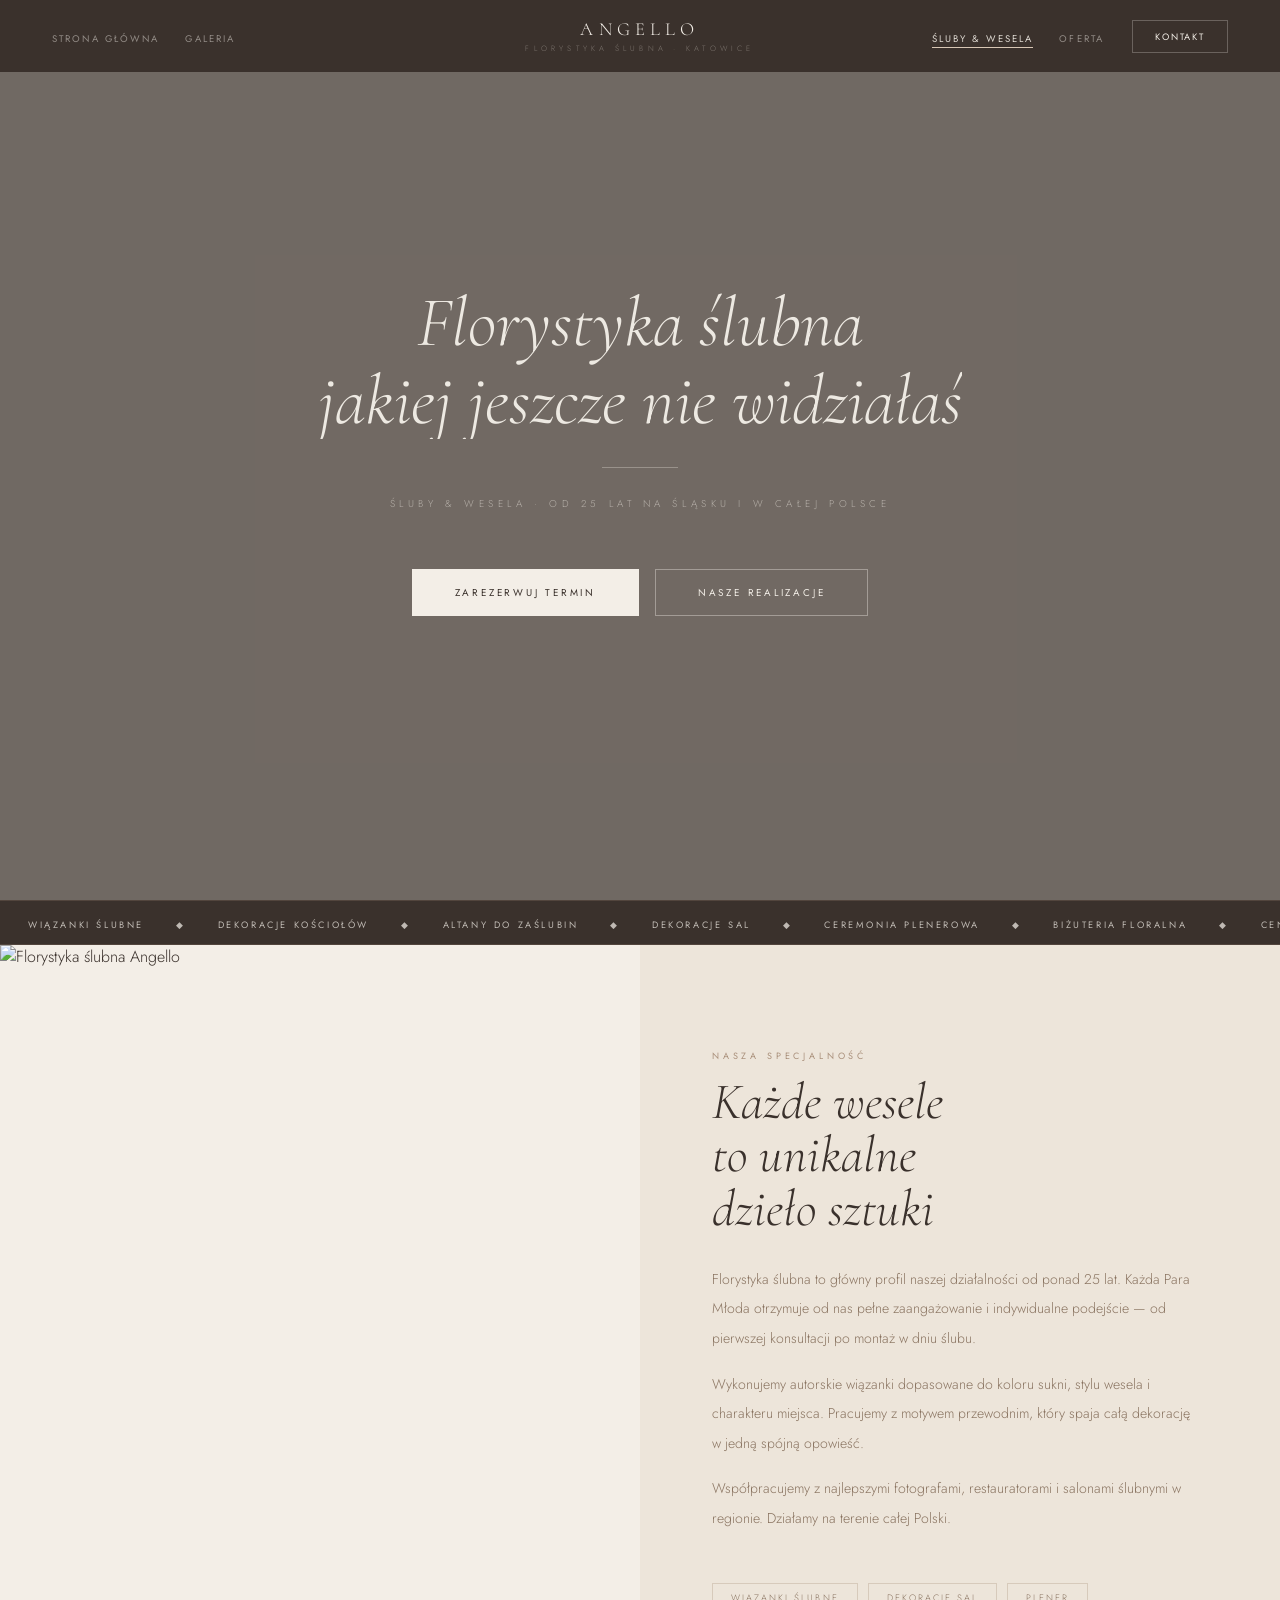
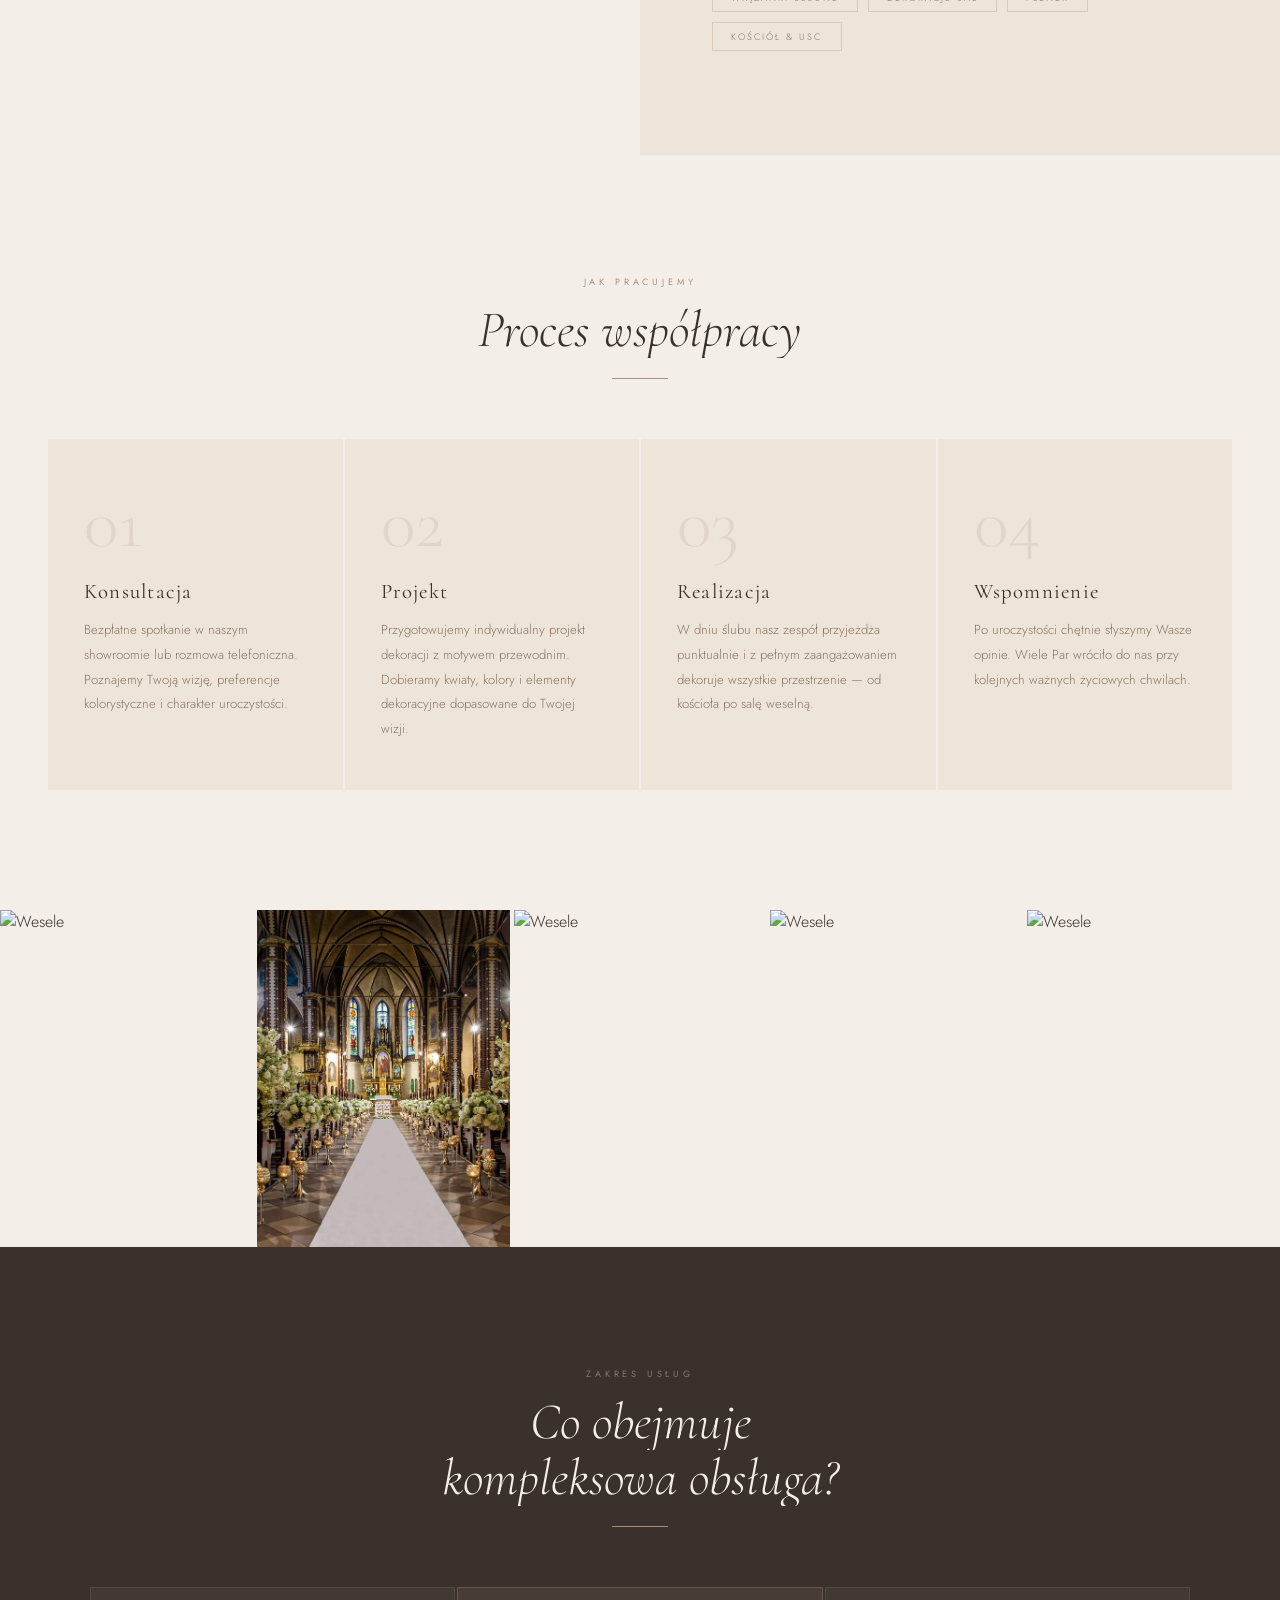
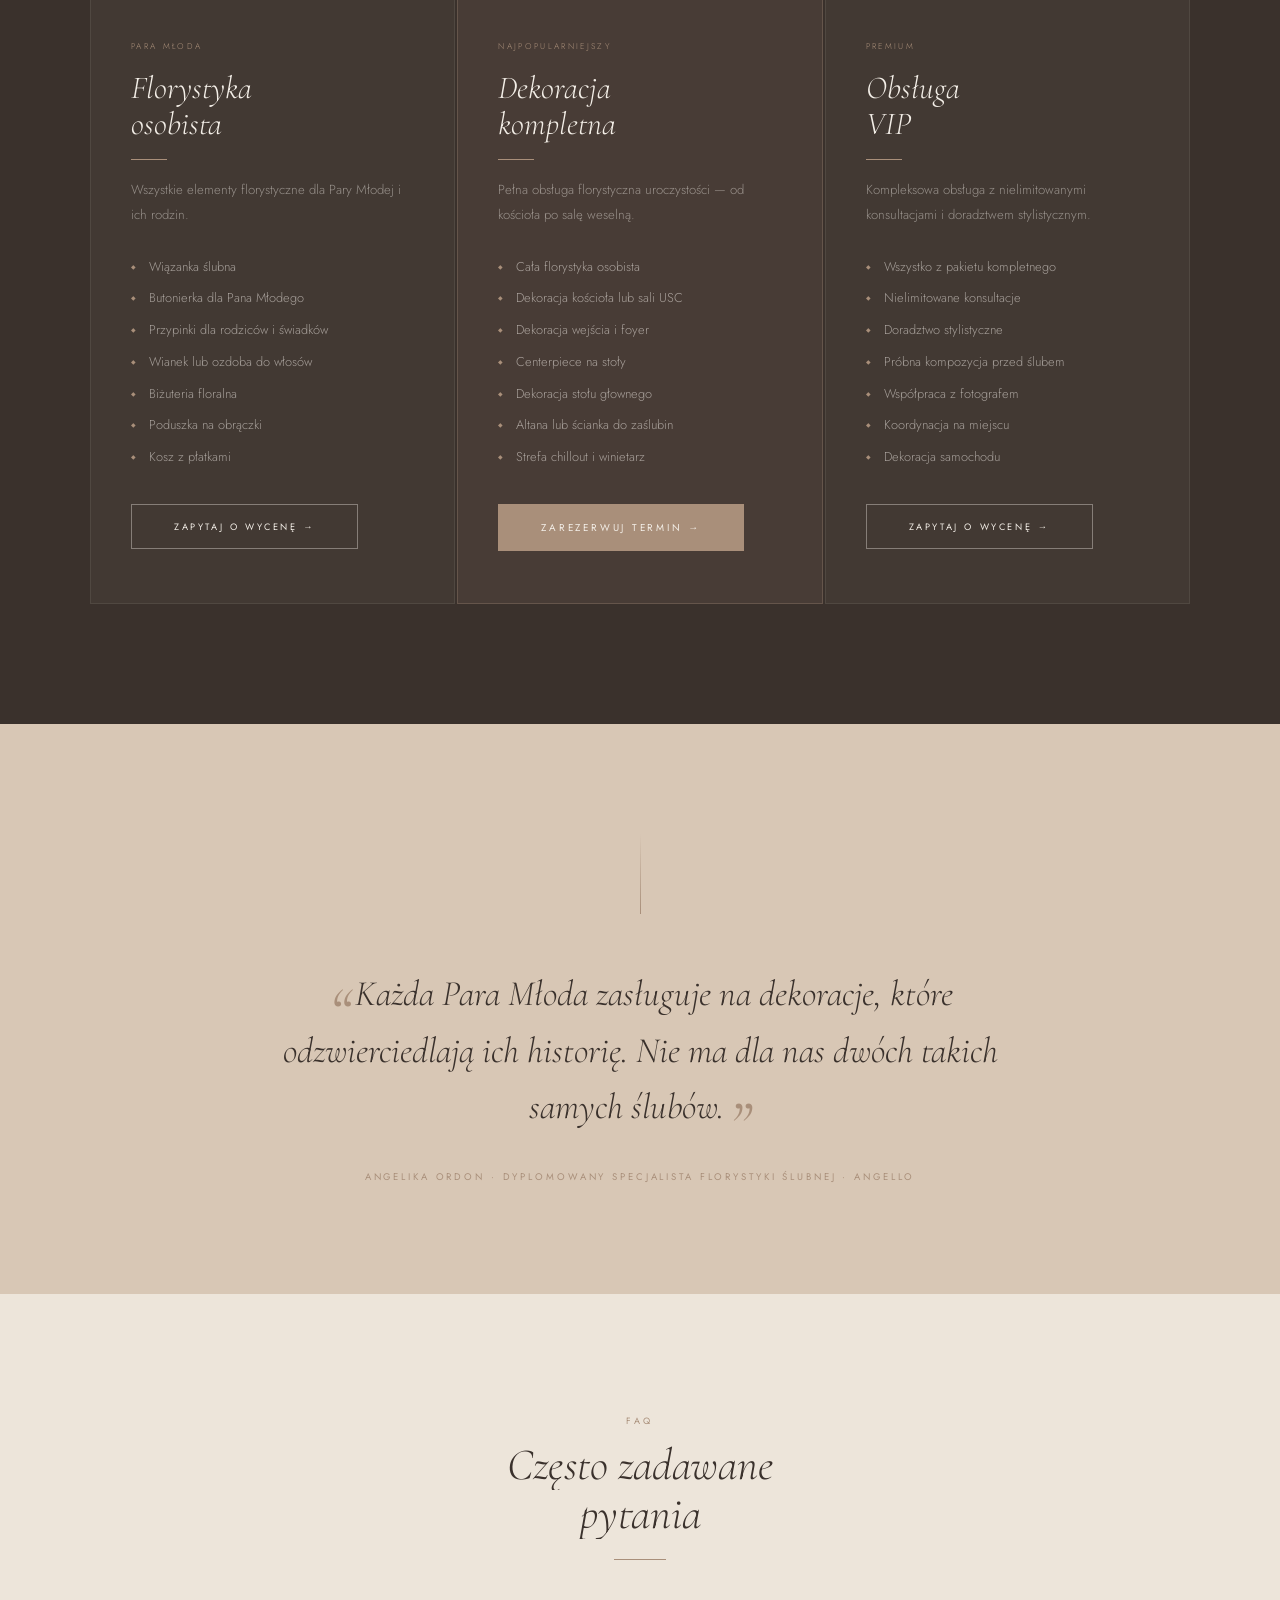
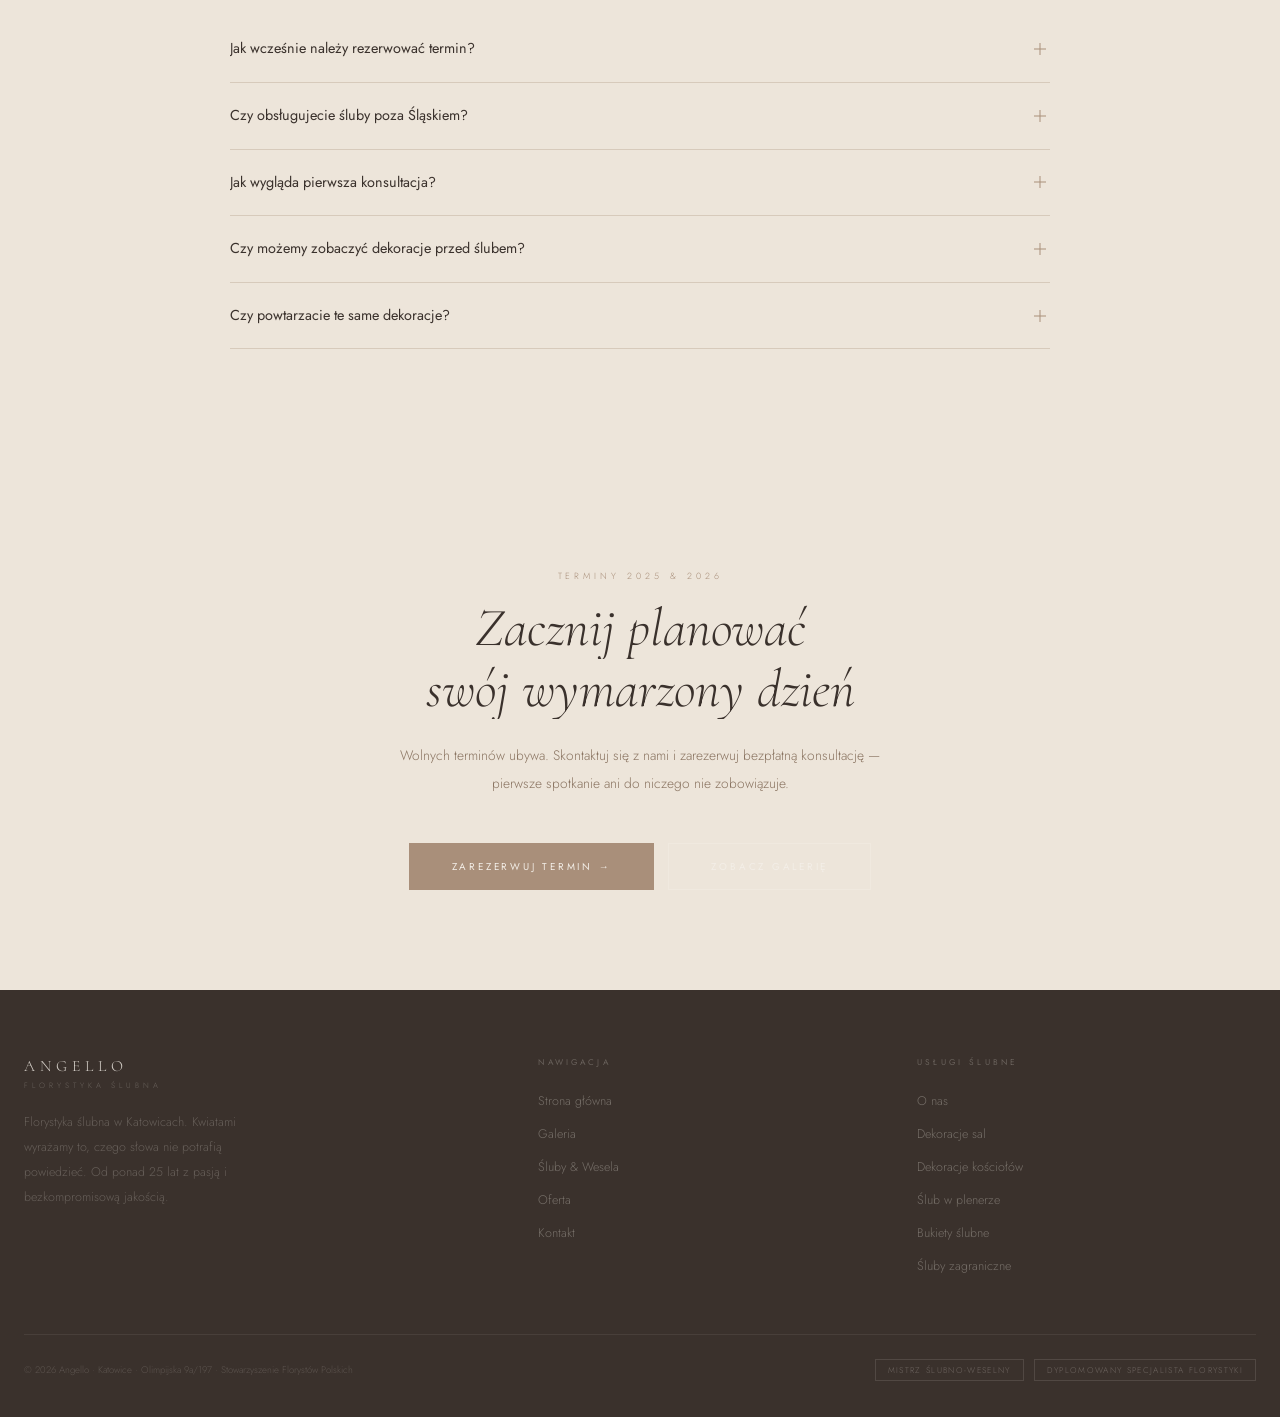
==== commit bd92c062: "Update index.html" ====
--- a/index.html
+++ b/index.html
@@ -3,151 +3,93 @@
 <head>
 <meta charset="UTF-8">
 <meta name="viewport" content="width=device-width, initial-scale=1.0">
-<title>Angello — Florystyka Ślubna · Katowice</title>
+<title>Śluby & Wesela — Angello Florystyka Ślubna</title>
 <link rel="preconnect" href="https://fonts.googleapis.com">
 <link rel="preconnect" href="https://fonts.gstatic.com" crossorigin>
 <link href="https://fonts.googleapis.com/css2?family=Cormorant:ital,wght@0,300;0,400;0,600;1,300;1,400;1,600&family=Jost:ital,wght@0,300;0,400;0,500;1,300&family=Libre+Baskerville:ital,wght@0,400;0,700;1,400&display=swap" rel="stylesheet">
 <link rel="stylesheet" href="style.css">
 <style>
-.hero-slides{position:absolute;inset:0;will-change:transform}
-.hero-slide{position:absolute;inset:0;background-size:cover;background-position:center;opacity:0;transition:opacity 1.6s ease}
-.hero-slide.active{opacity:1}
-.hero-dots{position:absolute;bottom:44px;right:56px;display:flex;gap:10px;z-index:10;align-items:center}
-.hero-dot{width:6px;height:6px;background:rgba(243,238,231,.28);border:none;border-radius:3px;cursor:pointer;padding:0;transition:background .35s,width .45s var(--ease)}
-.hero-dot.active{background:var(--gold);width:26px}
-.hero-specialist{font-family:'Jost',sans-serif;font-size:.54rem;letter-spacing:.4em;text-transform:uppercase;color:var(--gold);margin-bottom:14px;display:block;opacity:0;transform:translateY(12px);transition:opacity .9s .7s ease,transform .9s .7s var(--ease)}
-.hero-loaded .hero-specialist{opacity:1;transform:translateY(0)}
-
-.categories-section{padding:0}
-.cat-section-head{text-align:center;padding:100px 24px 68px;background:var(--off-white)}
-.cat-grid{display:grid;grid-template-columns:repeat(3,1fr);grid-template-rows:repeat(2,min(48vh,420px))}
-.cat-tile{position:relative;overflow:hidden;display:block;text-decoration:none;background-size:cover;background-position:center}
-.cat-tile-overlay{position:absolute;inset:0;background:rgba(28,22,16,.46);transition:background .55s var(--ease)}
-.cat-tile:hover .cat-tile-overlay{background:rgba(28,22,16,.76)}
-.cat-tile-content{position:absolute;bottom:0;left:0;right:0;padding:30px 28px}
-.cat-tile-num{font-family:'Cormorant',serif;font-size:1.9rem;font-weight:300;color:rgba(169,143,122,.28);line-height:1;display:block;margin-bottom:6px}
-.cat-tile-title{font-family:'Cormorant',serif;font-style:italic;font-weight:300;font-size:clamp(1.3rem,1.8vw,1.9rem);color:#F3EEE7;line-height:1.1;margin-bottom:0;transition:margin-bottom .4s var(--ease)}
-.cat-tile:hover .cat-tile-title{margin-bottom:10px}
-.cat-tile-desc{font-family:'Jost',sans-serif;font-size:.76rem;color:rgba(243,238,231,.7);font-weight:300;line-height:1.82;max-height:0;overflow:hidden;opacity:0;transition:max-height .55s var(--ease),opacity .4s .05s ease}
-.cat-tile:hover .cat-tile-desc{max-height:88px;opacity:1}
-.cat-tile-btn{font-family:'Jost',sans-serif;font-size:.52rem;letter-spacing:.22em;text-transform:uppercase;color:var(--gold);display:inline-flex;align-items:center;gap:8px;margin-top:12px;opacity:0;transform:translateX(-8px);transition:opacity .35s .1s ease,transform .35s .1s var(--ease)}
-.cat-tile:hover .cat-tile-btn{opacity:1;transform:translateX(0)}
-
-.tabs-section{padding:120px 24px;background:var(--blush);overflow:hidden}
-.tabs-header{text-align:center;margin-bottom:68px}
-.tabs-header h2{font-family:'Cormorant',serif;font-style:italic;font-weight:300;font-size:clamp(2.6rem,4.2vw,4.4rem);color:var(--text-dark);line-height:1.1}
-.tabs-header p{font-family:'Jost',sans-serif;font-size:.86rem;color:var(--text-light);font-weight:300;margin-top:16px;line-height:2}
-.tabs-nav{display:flex;justify-content:center;flex-wrap:wrap;border-bottom:1px solid rgba(138,116,97,.18);margin-bottom:60px;position:relative}
-.tab-btn{padding:16px 20px;font-family:'Jost',sans-serif;font-size:.58rem;letter-spacing:.2em;text-transform:uppercase;font-weight:400;color:var(--text-mid);background:none;border:none;cursor:pointer;position:relative;transition:color .3s;white-space:nowrap}
-.tab-indicator{position:absolute;bottom:-1px;height:1px;background:var(--slate);transition:left .4s var(--ease),width .4s var(--ease);pointer-events:none}
-.tab-btn.active{color:var(--text-dark)}
-.tab-btn:hover{color:var(--slate)}
-.tab-panel{display:none;animation:tabIn .55s var(--ease) both}
-@keyframes tabIn{from{opacity:0;transform:translateY(20px)}to{opacity:1;transform:translateY(0)}}
-.tab-panel.active{display:grid;grid-template-columns:1fr 1fr;gap:80px;align-items:start}
-.tp-text h3{font-family:'Cormorant',serif;font-style:italic;font-weight:300;font-size:2.4rem;color:var(--text-dark);margin-bottom:20px;line-height:1.15}
-.tp-text p{font-family:'Jost',sans-serif;font-size:.86rem;line-height:2.08;color:var(--text-mid);font-weight:300;margin-bottom:14px}
-.svc-list{margin-top:24px}
-.svc-list h4{font-family:'Jost',sans-serif;font-size:.56rem;letter-spacing:.34em;text-transform:uppercase;color:var(--text-light);margin-bottom:14px}
-.svc-list ul{list-style:none;display:grid;grid-template-columns:1fr 1fr;gap:6px 20px}
-.svc-list ul li{font-family:'Jost',sans-serif;font-size:.82rem;color:var(--text-mid);font-weight:300;padding-left:14px;position:relative;line-height:1.7;opacity:0;transform:translateX(-8px);transition:opacity .5s ease,transform .5s var(--ease)}
-.svc-list ul li.li-visible{opacity:1;transform:translateX(0)}
-.svc-list ul li::before{content:'—';position:absolute;left:0;color:var(--gold);font-size:.6rem;top:4px}
-.tp-img{overflow:hidden;position:relative}
-.tp-img img{width:100%;aspect-ratio:3/4;object-fit:cover;display:block;transition:transform .85s var(--ease)}
-.tp-img:hover img{transform:scale(1.04)}
-
-.gallery-section{padding:0 0 120px;background:var(--off-white)}
-.gallery-head{padding:120px 24px 72px;text-align:center}
-.gallery-head h2{font-family:'Cormorant',serif;font-style:italic;font-weight:300;font-size:clamp(2.6rem,4.2vw,4.4rem);color:var(--text-dark);line-height:1.1;margin-bottom:12px}
-.gallery-head p{font-family:'Jost',sans-serif;font-size:.84rem;color:var(--text-light);font-weight:300;margin-top:14px}
-.mosaic{display:grid;grid-template-columns:repeat(12,1fr);grid-template-rows:min(52vw,620px) min(26vw,310px);gap:5px;padding:0 5px}
-.mi{overflow:hidden;position:relative}
-.mi .mi-img{width:100%;height:100%;display:block;clip-path:inset(0 0 100% 0);transition:clip-path 1.05s var(--ease)}
-.mi.mi-visible .mi-img{clip-path:inset(0 0 0% 0)}
-.mi .mi-img img{width:100%;height:100%;object-fit:cover;display:block;transform:scale(1.1);transition:transform 1.35s var(--ease)}
-.mi.mi-visible .mi-img img{transform:scale(1)}
-.mi:hover .mi-img img{transform:scale(1.06)!important}
-.mi-lbl{position:absolute;bottom:0;left:0;right:0;padding:22px;background:linear-gradient(transparent,rgba(58,49,44,.7));font-family:'Jost',sans-serif;font-size:.54rem;letter-spacing:.22em;text-transform:uppercase;color:rgba(243,238,231,.84);opacity:0;transform:translateY(8px);transition:opacity .4s,transform .4s}
-.mi:hover .mi-lbl{opacity:1;transform:translateY(0)}
-.mi1{grid-column:1/6;grid-row:1}
-.mi2{grid-column:6/9;grid-row:1}
-.mi3{grid-column:9/13;grid-row:1}
-.mi4{grid-column:1/5;grid-row:2}
-.mi5{grid-column:5/9;grid-row:2}
-.mi6{grid-column:9/13;grid-row:2}
-.gallery-cta{text-align:center;margin-top:52px}
-
-.reviews-section{background:var(--blush-mid);padding:120px 24px;overflow:hidden}
-.reviews-grid{display:grid;grid-template-columns:repeat(3,1fr);gap:3px;max-width:1200px;margin:64px auto 0}
-.review-card{background:var(--blush);padding:44px 36px;display:flex;flex-direction:column}
-.review-stars{font-size:1.05rem;color:var(--gold);letter-spacing:.14em;margin-bottom:24px;line-height:1}
-.review-text{font-family:'Jost',sans-serif;font-size:.86rem;color:var(--text-mid);font-weight:300;line-height:2.05;flex:1;margin-bottom:26px}
-.review-rule{width:36px;height:1px;background:var(--border-gold);margin-bottom:16px}
-.review-name{font-family:'Cormorant',serif;font-style:italic;font-weight:300;font-size:1.15rem;color:var(--text-dark);display:block;margin-bottom:4px}
-.review-date{font-family:'Jost',sans-serif;font-size:.54rem;letter-spacing:.24em;text-transform:uppercase;color:var(--text-light);display:block}
-.reviews-cta{text-align:center;margin-top:56px}
-
-.booking-section{background:var(--off-white);padding:120px 24px;overflow:hidden}
-.booking-inner{max-width:1100px;margin:0 auto;display:grid;grid-template-columns:1fr 1fr;gap:88px;align-items:start}
-.booking-text h2{font-family:'Cormorant',serif;font-style:italic;font-weight:300;font-size:clamp(2.4rem,3.8vw,3.8rem);color:var(--text-dark);line-height:1.1;margin-bottom:22px}
-.booking-text>p{font-family:'Jost',sans-serif;font-size:.88rem;line-height:2.08;color:var(--text-mid);font-weight:300;margin-bottom:36px}
-.booking-benefits{list-style:none;display:flex;flex-direction:column;gap:16px;margin-bottom:40px}
-.booking-benefits li{display:flex;align-items:flex-start;gap:16px;font-family:'Jost',sans-serif;font-size:.84rem;color:var(--text-mid);font-weight:300;line-height:1.75}
-.booking-benefits li::before{content:'';display:block;width:5px;height:5px;border-radius:50%;background:var(--gold);margin-top:9px;flex-shrink:0}
-.booking-note{padding:22px 24px;border-left:2px solid var(--gold);background:var(--blush)}
-.booking-note p{font-family:'Jost',sans-serif;font-size:.8rem;color:var(--text-mid);font-weight:300;line-height:1.88}
-.booking-note strong{color:var(--text-dark);font-weight:400}
-.booking-form-wrap{background:var(--blush);padding:48px 44px}
-.form-title{font-family:'Cormorant',serif;font-style:italic;font-weight:300;font-size:1.9rem;color:var(--text-dark);margin-bottom:6px;line-height:1.15}
-.form-subtitle{font-family:'Jost',sans-serif;font-size:.68rem;letter-spacing:.28em;text-transform:uppercase;color:var(--text-light);margin-bottom:34px}
-.form-success{display:none;text-align:center;padding:44px 0}
-.form-success .check-icon{width:56px;height:56px;border:1px solid var(--border-gold);border-radius:50%;display:flex;align-items:center;justify-content:center;margin:0 auto 20px;font-size:1.4rem;color:var(--gold)}
-.form-success h4{font-family:'Cormorant',serif;font-style:italic;font-weight:300;font-size:1.7rem;color:var(--text-dark);margin-bottom:10px}
-.form-success p{font-family:'Jost',sans-serif;font-size:.84rem;color:var(--text-mid);font-weight:300;line-height:1.88}
-
-.contact-section{display:grid;grid-template-columns:1fr 1fr;min-height:74vh}
-.contact-img{overflow:hidden;position:relative}
-.contact-img .img-reveal{width:100%;height:100%}
-.contact-img .img-reveal img{width:100%;height:100%;object-fit:cover;display:block}
-.contact-body{background:var(--blush);display:flex;flex-direction:column;justify-content:center;padding:76px 84px 76px 72px}
-.contact-body h2{font-family:'Cormorant',serif;font-style:italic;font-weight:300;font-size:clamp(2.2rem,3.2vw,3.6rem);color:var(--text-dark);line-height:1.15;margin-bottom:12px}
-.contact-body>p{font-family:'Jost',sans-serif;font-size:.84rem;color:var(--text-mid);font-weight:300;line-height:2.05;margin-bottom:42px}
-.cinfo{display:flex;flex-direction:column;gap:22px;margin-bottom:40px}
-.cinfo-row{display:flex;gap:16px;align-items:flex-start;opacity:0;transform:translateX(-16px);transition:opacity .7s ease,transform .7s var(--ease)}
-.cinfo-row.ci-visible{opacity:1;transform:translateX(0)}
-.cinfo-icon{width:38px;height:38px;border:1px solid var(--border-gold);display:flex;align-items:center;justify-content:center;flex-shrink:0;font-size:.85rem;color:var(--gold);transition:background .35s,border-color .35s,color .35s}
-.cinfo-row:hover .cinfo-icon{background:var(--gold);border-color:var(--gold);color:var(--off-white)}
-.cinfo-lbl{font-family:'Jost',sans-serif;display:block;font-size:.54rem;letter-spacing:.28em;text-transform:uppercase;color:var(--text-light);margin-bottom:4px}
-.cinfo-val{font-family:'Jost',sans-serif;font-size:.84rem;color:var(--text-dark);font-weight:300;line-height:1.72}
-.cinfo-val a{color:var(--text-dark);text-decoration:none;transition:color .3s}
-.cinfo-val a:hover{color:var(--gold)}
+.intro-split{display:grid;grid-template-columns:1fr 1fr;min-height:90vh}
+.intro-img{position:relative;overflow:hidden}
+.intro-img img{width:100%;height:100%;object-fit:cover;display:block;transition:transform 1.4s var(--ease)}
+.intro-img:hover img{transform:scale(1.04)}
+.intro-text{background:var(--blush);display:flex;flex-direction:column;justify-content:center;padding:96px 80px 96px 72px}
+.intro-text h2{font-family:'Cormorant',serif;font-style:italic;font-weight:300;font-size:clamp(2.8rem,4vw,4.8rem);color:var(--text-dark);line-height:1.05;margin-bottom:28px}
+.intro-text p{font-family:'Jost',sans-serif;font-size:.88rem;line-height:2.1;color:var(--text-mid);font-weight:300;margin-bottom:16px}
+
+.process-section{background:var(--off-white);padding:120px 24px;overflow:hidden}
+.process-section h2{font-family:'Cormorant',serif;font-style:italic;font-weight:300;font-size:clamp(2.4rem,4vw,4.2rem);color:var(--text-dark);line-height:1.1;margin-bottom:12px;text-align:center}
+.process-rule{width:56px;height:1px;background:var(--gold);margin:20px auto 60px}
+.process-grid{display:grid;grid-template-columns:repeat(4,1fr);gap:2px;max-width:1200px;margin:0 auto}
+.process-step{background:var(--blush);padding:48px 36px;position:relative;overflow:hidden}
+.process-step::before{content:'';position:absolute;top:0;left:0;right:0;height:2px;background:var(--gold);transform:scaleX(0);transform-origin:left;transition:transform .55s var(--ease)}
+.process-step:hover::before{transform:scaleX(1)}
+.step-num{font-family:'Cormorant',serif;font-size:4.5rem;font-weight:300;color:rgba(169,143,122,.18);line-height:1;margin-bottom:20px;display:block}
+.step-title{font-family:'Cormorant',serif;font-weight:400;font-size:1.3rem;color:var(--text-dark);letter-spacing:.06em;margin-bottom:14px}
+.step-body{font-family:'Jost',sans-serif;font-size:.82rem;color:var(--text-mid);font-weight:300;line-height:1.88}
+
+.packages-section{background:var(--slate);padding:120px 24px;overflow:hidden}
+.packages-section .section-title{color:var(--off-white);text-align:center}
+.packages-section .section-rule{margin:20px auto 60px}
+.packages-grid{display:grid;grid-template-columns:repeat(3,1fr);gap:2px;max-width:1100px;margin:0 auto}
+.pkg{background:rgba(243,238,231,.04);border:1px solid rgba(243,238,231,.08);padding:52px 40px;position:relative;transition:background .4s,border-color .4s}
+.pkg:hover{background:rgba(243,238,231,.07);border-color:rgba(243,238,231,.18)}
+.pkg.featured{background:rgba(169,143,122,.12);border-color:rgba(169,143,122,.3)}
+.pkg.featured:hover{background:rgba(169,143,122,.18)}
+.pkg-badge{font-family:'Jost',sans-serif;font-size:.52rem;letter-spacing:.28em;text-transform:uppercase;color:var(--gold);display:block;margin-bottom:18px}
+.pkg-name{font-family:'Cormorant',serif;font-style:italic;font-weight:300;font-size:2rem;color:var(--off-white);line-height:1.1;margin-bottom:10px}
+.pkg-rule{width:36px;height:1px;background:var(--gold);margin:18px 0}
+.pkg-desc{font-family:'Jost',sans-serif;font-size:.82rem;color:rgba(243,238,231,.48);font-weight:300;line-height:1.9;margin-bottom:28px}
+.pkg-list{list-style:none;display:flex;flex-direction:column;gap:10px;margin-bottom:36px}
+.pkg-list li{font-family:'Jost',sans-serif;font-size:.8rem;color:rgba(243,238,231,.56);font-weight:300;padding-left:18px;position:relative;line-height:1.7}
+.pkg-list li::before{content:'◆';position:absolute;left:0;color:var(--gold);font-size:.38rem;top:6px}
+
+.gallery-strip{background:var(--off-white);padding:0}
+.strip-grid{display:grid;grid-template-columns:repeat(5,1fr);gap:4px}
+.strip-item{overflow:hidden;aspect-ratio:3/4;position:relative}
+.strip-item img{width:100%;height:100%;object-fit:cover;display:block;transition:transform .8s var(--ease)}
+.strip-item:hover img{transform:scale(1.07)}
+.strip-overlay{position:absolute;inset:0;background:rgba(58,49,44,0);transition:background .4s}
+.strip-item:hover .strip-overlay{background:rgba(58,49,44,.28)}
+
+.faq-section{background:var(--blush);padding:120px 24px}
+.faq-inner{max-width:820px;margin:0 auto}
+.faq-section h2{font-family:'Cormorant',serif;font-style:italic;font-weight:300;font-size:clamp(2.2rem,3.5vw,3.8rem);color:var(--text-dark);line-height:1.1;margin-bottom:12px;text-align:center}
+.faq-rule{width:52px;height:1px;background:var(--gold);margin:20px auto 56px}
+.faq-item{border-bottom:1px solid var(--border-gold);overflow:hidden}
+.faq-q{width:100%;background:none;border:none;text-align:left;padding:22px 0;cursor:pointer;display:flex;justify-content:space-between;align-items:center;gap:16px}
+.faq-q span{font-family:'Jost',sans-serif;font-size:.9rem;color:var(--text-dark);font-weight:400;line-height:1.5}
+.faq-icon{width:20px;height:20px;flex-shrink:0;position:relative;transition:transform .4s var(--ease)}
+.faq-icon::before,.faq-icon::after{content:'';position:absolute;background:var(--gold);transition:transform .4s var(--ease),opacity .4s}
+.faq-icon::before{width:12px;height:1px;top:50%;left:4px;transform:translateY(-50%)}
+.faq-icon::after{width:1px;height:12px;top:4px;left:50%;transform:translateX(-50%)}
+.faq-item.open .faq-icon{transform:rotate(45deg)}
+.faq-a{max-height:0;overflow:hidden;transition:max-height .5s var(--ease)}
+.faq-a p{font-family:'Jost',sans-serif;font-size:.86rem;color:var(--text-mid);font-weight:300;line-height:2.05;padding-bottom:22px}
+.faq-item.open .faq-a{max-height:200px}
 
 @media(max-width:960px){
-  .contact-section{grid-template-columns:1fr}
-  .contact-img{aspect-ratio:4/3}
-  .contact-body{padding:56px 24px}
-  .tabs-section,.gallery-section,.booking-section,.reviews-section{padding:76px 24px}
-  .gallery-head{padding:76px 24px 52px}
-  .tab-panel.active{grid-template-columns:1fr;gap:36px}
-  .booking-inner{grid-template-columns:1fr;gap:52px}
-  .booking-form-wrap{padding:34px 24px}
-  .cat-grid{grid-template-columns:1fr 1fr;grid-template-rows:repeat(3,min(42vh,340px))}
-  .mosaic{grid-template-columns:repeat(6,1fr);grid-template-rows:repeat(3,48vw)}
-  .mi1{grid-column:1/4;grid-row:1}.mi2{grid-column:4/7;grid-row:1}
-  .mi3{grid-column:1/4;grid-row:2}.mi4{grid-column:4/7;grid-row:2}
-  .mi5{grid-column:1/4;grid-row:3}.mi6{grid-column:4/7;grid-row:3}
-  .reviews-grid{grid-template-columns:1fr 1fr}
+  .intro-split{grid-template-columns:1fr}
+  .intro-img{aspect-ratio:4/3}
+  .intro-text{padding:56px 24px}
+  .process-section,.packages-section,.faq-section{padding:76px 24px}
+  .process-grid{grid-template-columns:1fr 1fr}
+  .packages-grid{grid-template-columns:1fr}
+  .strip-grid{grid-template-columns:repeat(3,1fr)}
 }
-@media(max-width:540px){
-  .svc-list ul{grid-template-columns:1fr}
-  .tabs-nav{justify-content:flex-start;overflow-x:auto;padding-bottom:1px}
-  .tab-btn{flex-shrink:0;padding:12px 12px;font-size:.54rem}
-  .cat-grid{grid-template-columns:1fr;grid-template-rows:repeat(6,56vw)}
-  .reviews-grid{grid-template-columns:1fr}
-  .review-card{padding:32px 24px}
-  .booking-form-wrap{padding:28px 20px}
-  .hero-dots{right:20px;bottom:28px}
+@media(max-width:600px){
+  .process-grid{grid-template-columns:1fr}
+  .strip-grid{grid-template-columns:repeat(2,1fr)}
+}
+@media(max-width:480px){
+  .pkg{padding:36px 22px}
+  .process-step{padding:36px 22px}
+  .step-num{font-size:3.2rem}
+  .strip-grid{grid-template-columns:1fr 1fr}
+  .faq-section{padding:60px 20px}
+  .packages-section{padding:60px 20px}
+  .process-section{padding:60px 20px}
+  .hero-script{font-size:clamp(2rem,9vw,3rem)}
 }
 </style>
 </head>
@@ -157,14 +99,14 @@
   <div class="nav-inner">
     <div class="nav-left">
       <ul class="nav-links">
-        <li><a href="index.html" class="active">Strona główna</a></li>
+        <li><a href="index.html">Strona główna</a></li>
         <li><a href="galeria.html">Galeria</a></li>
       </ul>
     </div>
     <a href="index.html" class="nav-logo">Angello<span>Florystyka Ślubna · Katowice</span></a>
     <div class="nav-right">
       <ul class="nav-links">
-        <li><a href="wesela.html">Śluby & Wesela</a></li>
+        <li><a href="wesela.html" class="active">Śluby & Wesela</a></li>
         <li><a href="oferta.html">Oferta</a></li>
       </ul>
       <a href="kontakt.html" class="nav-cta">Kontakt</a>
@@ -184,267 +126,151 @@
   <div class="mob-footer">+48 793 032 332 · Katowice</div>
 </div>
 
-<section class="hero" id="hero">
-  <div class="hero-slides" id="heroSlides">
-    <div class="hero-slide active" style="background-image:url('zdj39.jpeg')"></div>
-    <div class="hero-slide" style="background-image:url('zdj40.jpeg')"></div>
-    <div class="hero-slide" style="background-image:url('zdj36.jpeg')"></div>
-  </div>
+<section class="hero">
+  <div class="hero-bg" style="background-image:url('zdj33.jpeg')"></div>
   <div class="hero-overlay"></div>
   <div class="hero-content">
-    <span class="hero-specialist">Dyplomowany Specjalista Florystyki Ślubnej</span>
-    <p class="hero-script"><span class="hero-script-inner">Zacznij planować swój wymarzony dzień<br>z naszymi dekoracjami kwiatowymi</span></p>
+    <p class="hero-script"><span class="hero-script-inner">Florystyka ślubna<br><em>jakiej jeszcze nie widziałaś</em></span></p>
     <div class="hero-rule"></div>
-    <p class="hero-sub">Florystyka Ślubna · Katowice · Śląsk</p>
+    <p class="hero-sub">Śluby & Wesela · Od 25 lat na Śląsku i w całej Polsce</p>
     <div class="hero-btns">
       <a href="kontakt.html" class="btn-primary">Zarezerwuj termin</a>
-      <a href="oferta.html" class="btn-ghost">Nasze usługi</a>
-    </div>
-  </div>
-  <div class="hero-dots" id="heroDots">
-    <button class="hero-dot active"></button>
-    <button class="hero-dot"></button>
-    <button class="hero-dot"></button>
+      <a href="galeria.html" class="btn-ghost">Nasze realizacje</a>
+    </div>
   </div>
   <div class="hero-scroll"><div class="scroll-line"></div><span class="scroll-txt">Scroll</span></div>
 </section>
 
 <div class="ticker">
   <div class="ticker-track">
-    <span>Altany do Zaślubin</span><span class="sep"><img src="i2.JPG" alt=""></span><span>Świecznik Ośmioramienny</span><span class="sep"><img src="i6.JPG" alt=""></span><span>Karuzele Kryształowe</span><span class="sep"><img src="i3.JPG" alt=""></span><span>Lustra ø 180 cm</span><span class="sep"><img src="i1.JPG" alt=""></span><span>Strefa Chillout</span><span class="sep"><img src="i4.JPG" alt=""></span><span>Winietarz Żyrafa</span><span class="sep"><img src="i5.JPG" alt=""></span><span>Altany do Zaślubin</span><span class="sep"><img src="i2.JPG" alt=""></span><span>Świecznik Ośmioramienny</span><span class="sep"><img src="i6.JPG" alt=""></span><span>Karuzele Kryształowe</span><span class="sep"><img src="i3.JPG" alt=""></span><span>Lustra ø 180 cm</span><span class="sep"><img src="i1.JPG" alt=""></span><span>Strefa Chillout</span><span class="sep"><img src="i4.JPG" alt=""></span><span>Winietarz Żyrafa</span><span class="sep"><img src="i5.JPG" alt=""></span>
+    <span>Wiązanki Ślubne</span><span class="sep">◆</span><span>Dekoracje Kościołów</span><span class="sep">◆</span><span>Altany do Zaślubin</span><span class="sep">◆</span><span>Dekoracje Sal</span><span class="sep">◆</span><span>Ceremonia Plenerowa</span><span class="sep">◆</span><span>Biżuteria Floralna</span><span class="sep">◆</span><span>Centerpiece</span><span class="sep">◆</span><span>Konsultacje Ślubne</span><span class="sep">◆</span><span>Wiązanki Ślubne</span><span class="sep">◆</span><span>Dekoracje Kościołów</span><span class="sep">◆</span><span>Altany do Zaślubin</span><span class="sep">◆</span><span>Dekoracje Sal</span><span class="sep">◆</span><span>Ceremonia Plenerowa</span><span class="sep">◆</span><span>Biżuteria Floralna</span><span class="sep">◆</span><span>Centerpiece</span><span class="sep">◆</span><span>Konsultacje Ślubne</span><span class="sep">◆</span>
   </div>
 </div>
 
-<section class="cta-banner">
-  <div class="wrap observe-me">
-    <span class="cta-eyebrow"><span class="cta-eyebrow-inner">Terminy na 2025 i 2026</span></span>
-    <p class="cta-title">
-      <span class="split-line"><span class="split-line-inner" style="transition-delay:.08s">Twój wyjątkowy dzień</span></span>
-      <span class="split-line"><span class="split-line-inner" style="transition-delay:.18s"><em>zasługuje na najlepsze dekoracje</em></span></span>
-    </p>
-    <p class="cta-body fade-up d3">Wolnych terminów ubywa. Zarezerwuj bezpłatną konsultację już dziś — razem stworzymy dekoracje, które zachwycą Twoich gości.</p>
-    <div class="cta-btns fade-up d4">
-      <a href="kontakt.html" class="btn-warm"><span>Zarezerwuj termin →</span></a>
-      <a href="tel:+48793032332" class="btn-outline-dark">Zadzwoń teraz</a>
-    </div>
-  </div>
-</section>
-
-<section class="categories-section" id="kategorie">
-  <div class="cat-section-head observe-me">
-    <span class="eyebrow"><span class="eyebrow-inner">Specjalizacje</span></span>
-    <p style="font-family:'Cormorant',serif;font-style:italic;font-weight:300;font-size:clamp(2.6rem,4.2vw,4.6rem);color:var(--text-dark);line-height:1.1;margin-bottom:14px">
-      <span class="split-line"><span class="split-line-inner" style="transition-delay:.08s">Wszystko,</span></span>
-      <span class="split-line"><span class="split-line-inner" style="transition-delay:.2s"><em>czego potrzebuje Wasz ślub</em></span></span>
-    </p>
-    <p class="fade-up d3" style="font-family:'Jost',sans-serif;font-size:.88rem;color:var(--text-mid);font-weight:300;line-height:2;max-width:560px;margin:0 auto">Każda para, każda ceremonia, każde miejsce — tworzymy dekoracje dopasowane do Waszej historii.</p>
-  </div>
-  <div class="cat-grid">
-    <a class="cat-tile" href="o-nas.html" style="background-image:url('zdj33.jpeg')">
-      <div class="cat-tile-overlay"></div>
-      <div class="cat-tile-content">
-        <span class="cat-tile-num">01</span>
-        <h3 class="cat-tile-title">O nas</h3>
-        <p class="cat-tile-desc">Poznaj Angelikę Ordon — Dyplomowanego Specjalistę Florystyki Ślubnej z 25-letnim doświadczeniem i pasją do piękna.</p>
-        <span class="cat-tile-btn">Zobacz więcej →</span>
-      </div>
-    </a>
-    <a class="cat-tile" href="dekoracje-sal.html" style="background-image:url('zdj40.jpeg')">
-      <div class="cat-tile-overlay"></div>
-      <div class="cat-tile-content">
-        <span class="cat-tile-num">02</span>
-        <h3 class="cat-tile-title">Dekoracje sal</h3>
-        <p class="cat-tile-desc">Kompleksowe dekoracje sal weselnych i namiotów weselnych — od stołu głównego po ostatni stolik. Każda realizacja niepowtarzalna.</p>
-        <span class="cat-tile-btn">Zobacz więcej →</span>
-      </div>
-    </a>
-    <a class="cat-tile" href="dekoracje-kosciolow.html" style="background-image:url('zdj37.jpg')">
-      <div class="cat-tile-overlay"></div>
-      <div class="cat-tile-content">
-        <span class="cat-tile-num">03</span>
-        <h3 class="cat-tile-title">Dekoracje kościołów</h3>
-        <p class="cat-tile-desc">Wyjątkowa oprawa florystyczna kościoła lub sali USC — kompozycje przy ołtarzu, bukiety ławkowe, drogi kwiatowe.</p>
-        <span class="cat-tile-btn">Zobacz więcej →</span>
-      </div>
-    </a>
-    <a class="cat-tile" href="slub-w-plenerze.html" style="background-image:url('zdj30.jpeg')">
-      <div class="cat-tile-overlay"></div>
-      <div class="cat-tile-content">
-        <span class="cat-tile-num">04</span>
-        <h3 class="cat-tile-title">Ślub w plenerze</h3>
-        <p class="cat-tile-desc">Altany obsypane kwiatami, łuki floralne i naturalne kompozycje harmonijnie wpisane w plenerową przestrzeń.</p>
-        <span class="cat-tile-btn">Zobacz więcej →</span>
-      </div>
-    </a>
-    <a class="cat-tile" href="bukiety-slubne.html" style="background-image:url('zdj42.jpeg')">
-      <div class="cat-tile-overlay"></div>
-      <div class="cat-tile-content">
-        <span class="cat-tile-num">05</span>
-        <h3 class="cat-tile-title">Bukiety ślubne</h3>
-        <p class="cat-tile-desc">Autorskie wiązanki tworzone z uwzględnieniem koloru sukni i charakteru Panny Młodej — każdy bukiet to dzieło sztuki.</p>
-        <span class="cat-tile-btn">Zobacz więcej →</span>
-      </div>
-    </a>
-    <a class="cat-tile" href="sluby-zagraniczne.html" style="background-image:url('zdj36.jpeg')">
-      <div class="cat-tile-overlay"></div>
-      <div class="cat-tile-content">
-        <span class="cat-tile-num">06</span>
-        <h3 class="cat-tile-title">Śluby zagraniczne</h3>
-        <p class="cat-tile-desc">Wyjeżdżamy do Waszych marzeń — Toskania, Santorini, Chorwacja. Piękno florystyki Angello bez granic.</p>
-        <span class="cat-tile-btn">Zobacz więcej →</span>
-      </div>
-    </a>
-  </div>
-</section>
-
-<section class="tabs-section" id="uslugi">
-  <div class="wrap">
-    <div class="tabs-header observe-me">
-      <span class="eyebrow"><span class="eyebrow-inner">Zakres usług</span></span>
-      <h2>
-        <span class="split-line"><span class="split-line-inner" style="transition-delay:.1s">Każde wydarzenie</span></span>
-        <span class="split-line"><span class="split-line-inner" style="transition-delay:.22s"><em>wyjątkowe</em></span></span>
-      </h2>
-      <p class="fade-up d3">Od dekoracji sal po śluby za granicą — każde zlecenie to autorski projekt stworzony specjalnie dla Was.</p>
-    </div>
-    <div class="tabs-nav observe-me-solo">
-      <div class="tab-indicator" id="tabIndicator"></div>
-      <button class="tab-btn active" data-tab="o-nas">O nas</button>
-      <button class="tab-btn" data-tab="dekoracje-sal">Dekoracje sal</button>
-      <button class="tab-btn" data-tab="kosciol">Dekoracje kościołów</button>
-      <button class="tab-btn" data-tab="plener">Ślub w plenerze</button>
-      <button class="tab-btn" data-tab="bukiety">Bukiety ślubne</button>
-      <button class="tab-btn" data-tab="zagraniczne">Śluby zagraniczne</button>
-    </div>
-    <div class="tab-panel active" id="tab-o-nas">
-      <div class="tp-text">
-        <h3>Angello <em>Florystyka Ślubna</em></h3>
-        <p>Angello to studio florystyki ślubnej w Katowicach, prowadzone przez Angelikę Ordon — Dyplomowanego Specjalistę Florystyki Ślubnej z ponad 25-letnim doświadczeniem. Każdą parę traktujemy indywidualnie, tworząc autorskie dekoracje dopasowane do Waszej historii.</p>
-        <p>Współpracujemy z najlepszymi fotografami, restauratorami i salonami ślubnymi w regionie. Działamy na terenie całej Polski i za granicą.</p>
-        <div class="svc-list"><h4>Dlaczego Angello</h4><ul><li>25 lat doświadczenia</li><li>Dyplomowany Specjalista Florystyki</li><li>Każda dekoracja unikalna</li><li>Ograniczona liczba zleceń</li><li>Bezpłatna konsultacja</li><li>Obsługa w całej Polsce</li><li>Śluby zagraniczne</li><li>Partnerstwo z salami</li></ul></div>
-      </div>
-      <div class="tp-img"><img src="zdj39.jpeg" alt="Angello Florystyka Ślubna Katowice"></div>
-    </div>
-    <div class="tab-panel" id="tab-dekoracje-sal">
-      <div class="tp-text">
-        <h3>Dekoracje <em>sal weselnych</em></h3>
-        <p>Kompleksowe dekoracje sal weselnych i namiotów weselnych — od stołu głównego po ostatni stolik gości. Świeczniki, centerpiece, lustra, altany, strefy chillout — wszystko w jednym spójnym projekcie z motywem przewodnim.</p>
-        <p>Współpracujemy z Rezydencją, kompleksem Romeo Julia Wenecja Werona oraz Mariną. Znamy specyfikę każdej sali i wiemy, jak wydobyć z niej to, co najpiękniejsze.</p>
-        <div class="svc-list"><h4>Wykonujemy między innymi</h4><ul><li>Dekoracja stołu głównego</li><li>Centerpiece na stoły gości</li><li>Wejście i foyer</li><li>Altana lub łuk kwiatowy</li><li>Lustra na stoły ø 180 cm</li><li>Strefa chillout</li><li>Winietarz Żyrafa</li><li>Świeczniki ośmioramienne</li></ul></div>
-      </div>
-      <div class="tp-img"><img src="zdj40.jpeg" alt="Dekoracje sal weselnych"></div>
-    </div>
-    <div class="tab-panel" id="tab-kosciol">
-      <div class="tp-text">
-        <h3>Dekoracje <em>kościołów</em></h3>
-        <p>Wyjątkowa oprawa florystyczna kościoła lub sali USC — kompozycje przy ołtarzu, bukiety ławkowe, drogi kwiatowe. Tworzymy atmosferę, która wzruszy każdego z gości i pięknie wyjdzie na zdjęciach.</p>
-        <p>Dekoracje kościelne są dopasowane do motywu przewodniego całego wesela, tworząc spójną opowieść od ceremonii po bankiet.</p>
-        <div class="svc-list"><h4>Wykonujemy między innymi</h4><ul><li>Kompozycje przy ołtarzu</li><li>Bukiety ławkowe</li><li>Wiązki dekoracyjne</li><li>Droga kwiatowa</li><li>Dekoracja wejścia</li><li>Świeczniki przy ołtarzu</li><li>Girlandy kwiatowe</li><li>Dekoracja sali USC</li></ul></div>
-      </div>
-      <div class="tp-img"><img src="zdj37.jpg" alt="Dekoracje kościołów"></div>
-    </div>
-    <div class="tab-panel" id="tab-plener">
-      <div class="tp-text">
-        <h3>Ślub <em>w plenerze</em></h3>
-        <p>Ceremonia zaślubin w naturze — altany obsypane kwiatami, łuki floralne, naturalne kompozycje harmonijnie wpisane w krajobraz. Tworzymy plenerowe dekoracje z troską o każdy detal, niezależnie od miejsca i pory roku.</p>
-        <p>Doświadczenie w dekorowaniu plenerów, parków, winnic, ogrodów i tarasów. Każda realizacja jest dostosowana do warunków i charakteru miejsca.</p>
-        <div class="svc-list"><h4>Wykonujemy między innymi</h4><ul><li>Altany do zaślubin</li><li>Łuki kwiatowe</li><li>Chodnik kwiatowy</li><li>Dekoracje drzew</li><li>Naturalne kompozycje</li><li>Świece i latarnie</li><li>Girlandy świetlne</li><li>Bukiety trawnikowe</li></ul></div>
-      </div>
-      <div class="tp-img"><img src="zdj30.jpeg" alt="Ślub w plenerze"></div>
-    </div>
-    <div class="tab-panel" id="tab-bukiety">
-      <div class="tp-text">
-        <h3>Bukiety <em>ślubne</em></h3>
-        <p>Autorskie wiązanki ślubne tworzone z uwzględnieniem koloru sukni, stylu wesela i charakteru Panny Młodej. Każdy bukiet to mini-dzieło sztuki — niepowtarzalny i dopasowany tylko do Ciebie. Używamy wyłącznie kwiatów najwyższej jakości.</p>
-        <p>Tworzymy kompletną florystykę osobistą dla Pary Młodej i całej rodziny — od wiązanki po biżuterię floralną.</p>
-        <div class="svc-list"><h4>Wykonujemy między innymi</h4><ul><li>Wiązanka ślubna</li><li>Butonierka dla Pana Młodego</li><li>Biżuteria floralna</li><li>Wianek do włosów</li><li>Poduszka na obrączki</li><li>Kosz z płatkami</li><li>Przypinki dla rodziców</li><li>Podziękowania floralne</li></ul></div>
-      </div>
-      <div class="tp-img"><img src="zdj42.jpeg" alt="Bukiety ślubne"></div>
-    </div>
-    <div class="tab-panel" id="tab-zagraniczne">
-      <div class="tp-text">
-        <h3>Śluby <em>zagraniczne</em></h3>
-        <p>Wyjeżdżamy do Waszych marzeń — Toskania, Santorini, Chorwacja, Majorka. Piękno florystyki Angello bez granic. Koordynujemy całą oprawę kwiatową, zapewniając spójność z lokalnym charakterem miejsca i klimatem.</p>
-        <p>Śluby zagraniczne to nasza rosnąca specjalizacja. Pracujemy z lokalnymi dostawcami kwiatów, zapewniając świeżość i jakość niezależnie od lokalizacji.</p>
-        <div class="svc-list"><h4>Wykonujemy między innymi</h4><ul><li>Wiązanka i florystyka osobista</li><li>Dekoracja ceremonii</li><li>Dekoracja sali bankietowej</li><li>Koordynacja na miejscu</li><li>Altana lub łuk plenerowy</li><li>Kompozycje stołowe</li><li>Lokalni dostawcy kwiatów</li><li>Transport dekoracji</li></ul></div>
-      </div>
-      <div class="tp-img"><img src="zdj36.jpeg" alt="Śluby zagraniczne"></div>
-    </div>
-  </div>
-</section>
-
-<section class="gallery-section" id="galeria">
-  <div class="gallery-head observe-me">
-    <div class="wrap" style="max-width:880px">
-      <span class="eyebrow"><span class="eyebrow-inner">Portfolio</span></span>
-      <h2>
-        <span class="split-line"><span class="split-line-inner" style="transition-delay:.1s">Każda historia</span></span>
-        <span class="split-line"><span class="split-line-inner" style="transition-delay:.22s"><em>zasługuje na piękno</em></span></span>
-      </h2>
-      <p class="fade-up d3">Wybrane realizacje z naszego portfolio</p>
-    </div>
-  </div>
-  <div class="mosaic">
-    <div class="mi mi1"><div class="mi-img"><img src="zdj39.jpeg" alt="Realizacja"></div><div class="mi-lbl">Dekoracje Sali</div></div>
-    <div class="mi mi2"><div class="mi-img"><img src="zdj42.jpeg" alt="Realizacja"></div><div class="mi-lbl">Bukiet Ślubny</div></div>
-    <div class="mi mi3"><div class="mi-img"><img src="zdj37.jpg" alt="Realizacja"></div><div class="mi-lbl">Dekoracje Kościoła</div></div>
-    <div class="mi mi4"><div class="mi-img"><img src="zdj36.jpeg" alt="Realizacja"></div><div class="mi-lbl">Ślub w Plenerze</div></div>
-    <div class="mi mi5"><div class="mi-img"><img src="zdj40.jpeg" alt="Realizacja"></div><div class="mi-lbl">Dekoracje Sali · Namiot</div></div>
-    <div class="mi mi6"><div class="mi-img"><img src="zdj33.jpeg" alt="Realizacja"></div><div class="mi-lbl">Ceremonia Plenerowa</div></div>
-  </div>
-  <div class="gallery-cta fade-up"><a href="galeria.html" class="btn-outline-dark">Zobacz całą galerię →</a></div>
-</section>
-
-<section class="reviews-section" id="opinie">
+<section class="intro-split">
+  <div class="intro-img observe-me"><img src="zdj39.jpeg" alt="Florystyka ślubna Angello"></div>
+  <div class="intro-text observe-me">
+    <span class="eyebrow"><span class="eyebrow-inner">Nasza specjalność</span></span>
+    <h2>
+      <span class="split-line"><span class="split-line-inner" style="transition-delay:.06s">Każde wesele</span></span>
+      <span class="split-line"><span class="split-line-inner" style="transition-delay:.16s">to unikalne</span></span>
+      <span class="split-line"><span class="split-line-inner" style="transition-delay:.26s"><em>dzieło sztuki</em></span></span>
+    </h2>
+    <p class="fade-up d2">Florystyka ślubna to główny profil naszej działalności od ponad 25 lat. Każda Para Młoda otrzymuje od nas pełne zaangażowanie i indywidualne podejście — od pierwszej konsultacji po montaż w dniu ślubu.</p>
+    <p class="fade-up d3">Wykonujemy autorskie wiązanki dopasowane do koloru sukni, stylu wesela i charakteru miejsca. Pracujemy z motywem przewodnim, który spaja całą dekorację w jedną spójną opowieść.</p>
+    <p class="fade-up d4">Współpracujemy z najlepszymi fotografami, restauratorami i salonami ślubnymi w regionie. Działamy na terenie całej Polski.</p>
+    <div class="about-tags fade-up d5" style="display:flex;gap:10px;flex-wrap:wrap;margin-top:34px">
+      <div class="tag">Wiązanki ślubne</div>
+      <div class="tag">Dekoracje sal</div>
+      <div class="tag">Plener</div>
+      <div class="tag">Kościół & USC</div>
+    </div>
+  </div>
+</section>
+
+<section class="process-section">
   <div class="wrap">
     <div class="observe-me" style="text-align:center">
-      <span class="eyebrow"><span class="eyebrow-inner">Opinie</span></span>
-      <p style="font-family:'Cormorant',serif;font-style:italic;font-weight:300;font-size:clamp(2.4rem,3.8vw,4.2rem);color:var(--text-dark);line-height:1.1">
-        <span class="split-line"><span class="split-line-inner" style="transition-delay:.08s">Pary, które</span></span>
-        <span class="split-line"><span class="split-line-inner" style="transition-delay:.18s"><em>nam zaufały</em></span></span>
+      <span class="eyebrow"><span class="eyebrow-inner">Jak pracujemy</span></span>
+      <h2>
+        <span class="split-line"><span class="split-line-inner" style="transition-delay:.08s">Proces współpracy</span></span>
+      </h2>
+      <div class="process-rule line-draw" style="transition-delay:.3s"></div>
+    </div>
+    <div class="process-grid">
+      <div class="process-step fade-up d1">
+        <span class="step-num">01</span>
+        <div class="step-title">Konsultacja</div>
+        <p class="step-body">Bezpłatne spotkanie w naszym showroomie lub rozmowa telefoniczna. Poznajemy Twoją wizję, preferencje kolorystyczne i charakter uroczystości.</p>
+      </div>
+      <div class="process-step fade-up d2">
+        <span class="step-num">02</span>
+        <div class="step-title">Projekt</div>
+        <p class="step-body">Przygotowujemy indywidualny projekt dekoracji z motywem przewodnim. Dobieramy kwiaty, kolory i elementy dekoracyjne dopasowane do Twojej wizji.</p>
+      </div>
+      <div class="process-step fade-up d3">
+        <span class="step-num">03</span>
+        <div class="step-title">Realizacja</div>
+        <p class="step-body">W dniu ślubu nasz zespół przyjeżdża punktualnie i z pełnym zaangażowaniem dekoruje wszystkie przestrzenie — od kościoła po salę weselną.</p>
+      </div>
+      <div class="process-step fade-up d4">
+        <span class="step-num">04</span>
+        <div class="step-title">Wspomnienie</div>
+        <p class="step-body">Po uroczystości chętnie słyszymy Wasze opinie. Wiele Par wróciło do nas przy kolejnych ważnych życiowych chwilach.</p>
+      </div>
+    </div>
+  </div>
+</section>
+
+<div class="gallery-strip">
+  <div class="strip-grid">
+    <div class="strip-item"><img src="zdj40.jpeg" alt="Wesele"><div class="strip-overlay"></div></div>
+    <div class="strip-item"><img src="zdj37.jpg" alt="Wesele"><div class="strip-overlay"></div></div>
+    <div class="strip-item"><img src="zdj30.jpeg" alt="Wesele"><div class="strip-overlay"></div></div>
+    <div class="strip-item"><img src="zdj42.jpeg" alt="Wesele"><div class="strip-overlay"></div></div>
+    <div class="strip-item"><img src="zdj36.jpeg" alt="Wesele"><div class="strip-overlay"></div></div>
+  </div>
+</div>
+
+<section class="packages-section">
+  <div class="wrap">
+    <div class="observe-me" style="text-align:center">
+      <span class="eyebrow" style="color:rgba(243,238,231,.38)"><span class="eyebrow-inner">Zakres usług</span></span>
+      <p style="font-family:'Cormorant',serif;font-style:italic;font-weight:300;font-size:clamp(2.4rem,4vw,4.4rem);color:var(--off-white);line-height:1.1;margin-bottom:8px">
+        <span class="split-line"><span class="split-line-inner" style="transition-delay:.08s">Co obejmuje</span></span>
+        <span class="split-line"><span class="split-line-inner" style="transition-delay:.18s"><em>kompleksowa obsługa?</em></span></span>
       </p>
-    </div>
-    <div class="reviews-grid">
-      <div class="review-card fade-up d1">
-        <div class="review-stars">★★★★★</div>
-        <p class="review-text">Pani Angelika to mistrzyni w swoim fachu, a dodatkowo bije od niej ciepło i pozytywna energia. Dekoracje ślubne, bukiet, wianek były piękniejsze niż sobie wyobrażaliśmy ! Dziękujemy ❤️</p>
-        <div class="review-rule"></div>
-        <span class="review-name">Natalia Bartczak</span>
-      </div>
-      <div class="review-card fade-up d2">
-        <div class="review-stars">★★★★★</div>
-        <p class="review-text">Chcielibyśmy podziękować z całego serducha Pani Angelice za przepięknie udekorowaną salę, bukiet oraz wszelki inne dodatki, które zostały wykonane dla Nas w dniu 10.08.2024r. Dodatkowo zaangażowanie i chęć pomocy w tym ważnym momencie w celu dopięcia najmniejszych szczegółów, przerosły nasze najśmielsze oczekiwania! 😍 Z czystym sumieniem polecamy Angello przyszłym zainteresowanym 🫶 Pozdrawiamy Patrycja i Jakub</p>
-        <div class="review-rule"></div>
-        <span class="review-name">Patrycja Synczek-Gonsiorczyk</span>
-      </div>
-      <div class="review-card fade-up d3">
-        <div class="review-stars">★★★★★</div>
-        <p class="review-text">Pani Angelika to cudowna kobieta. Pełna pomysłów, z wyobraźnią, prawdziwa artystka. Zrobiła nam cudowną zimową aranżację wesela. Bukiet ślubny był tak wyjątkowy, że trudno taki sobie wyśnić. Komunikacja bardzo dobra, sympatyczna rozmowa, na luzie, jakby się było dobrymi znajomymi. Wszystko na wielki plus. Polecam!</p>
-        <div class="review-rule"></div>
-        <span class="review-name">Paulina Dyrda</span>
-      </div>
-      <div class="review-card fade-up d2">
-        <div class="review-stars">★★★★★</div>
-        <p class="review-text">Firma którą mogę polecić z czystym sumieniem każdemu, organizacja wszystkiego na najwyższym poziomie. Ślub w plenerze przygotowany obłędnie a sala oraz tort przepięknie. Natomiast pani Angelika wspaniała, sympatyczna ciągle uśmiechnięta babka z pasją, osoba która doradzi i wesprze przy wyborze kwiatów. Jeśli chodzi o koszta moim zdaniem bardzo niskie, patrząc na to co się dostaje w zamian. Gorąco polecam!!!</p>
-        <div class="review-rule"></div>
-        <span class="review-name">Kamil Rakoczy</span>
-      </div>
-      <div class="review-card fade-up d3">
-        <div class="review-stars">★★★★★</div>
-        <p class="review-text">Dziękuję całemu zespołowi Angello, wasze dekoracje to kwiatowe dzieła sztuki! Widać profesjonalizm i koronkową robotę w każdej kompozycji, od malutkiej butonierki po dekorację stołu. Prawdziwi specjaliści i pasjonaci, wiedzą czego chciałam zanim sama wiedziałam ;-) Współpraca z wami to czysta przyjemność i pewność że dostaniemy więcej niż oczekujemy</p>
-        <div class="review-rule"></div>
-        <span class="review-name">Alicja Gutkowska</span>
-      </div>
-      <div class="review-card fade-up d4">
-        <div class="review-stars">★★★★★</div>
-        <p class="review-text">Bardzo polecam! Dekoracje sali na wesele, bukiety Panny Młodej i świadkowej, butonierki, wszystko przygotowane z sercem i dopieszczone perfekcyjnie! Współpraca z panią Angeliką to czysta przyjemność 😌</p>
-        <div class="review-rule"></div>
-        <span class="review-name">Emilia Oberska</span>
-      </div>
-    </div>
-    <div class="reviews-cta fade-up d4">
-      <p style="font-family:'Jost',sans-serif;font-size:.78rem;color:var(--text-light);font-weight:300;margin-bottom:28px">5000+ szczęśliwych par · Katowice i cała Polska</p>
-      <a href="kontakt.html" class="btn-outline-dark">Zarezerwuj bezpłatną konsultację →</a>
+      <div class="process-rule line-draw" style="transition-delay:.35s"></div>
+    </div>
+    <div class="packages-grid">
+      <div class="pkg fade-up d1">
+        <span class="pkg-badge">Para Młoda</span>
+        <p class="pkg-name">Florystyka<br><em>osobista</em></p>
+        <div class="pkg-rule"></div>
+        <p class="pkg-desc">Wszystkie elementy florystyczne dla Pary Młodej i ich rodzin.</p>
+        <ul class="pkg-list">
+          <li>Wiązanka ślubna</li>
+          <li>Butonierka dla Pana Młodego</li>
+          <li>Przypinki dla rodziców i świadków</li>
+          <li>Wianek lub ozdoba do włosów</li>
+          <li>Biżuteria floralna</li>
+          <li>Poduszka na obrączki</li>
+          <li>Kosz z płatkami</li>
+        </ul>
+        <a href="kontakt.html" class="btn-ghost" style="font-size:.58rem">Zapytaj o wycenę →</a>
+      </div>
+      <div class="pkg featured fade-up d2">
+        <span class="pkg-badge">Najpopularniejszy</span>
+        <p class="pkg-name">Dekoracja<br><em>kompletna</em></p>
+        <div class="pkg-rule"></div>
+        <p class="pkg-desc">Pełna obsługa florystyczna uroczystości — od kościoła po salę weselną.</p>
+        <ul class="pkg-list">
+          <li>Cała florystyka osobista</li>
+          <li>Dekoracja kościoła lub sali USC</li>
+          <li>Dekoracja wejścia i foyer</li>
+          <li>Centerpiece na stoły</li>
+          <li>Dekoracja stołu głownego</li>
+          <li>Altana lub ścianka do zaślubin</li>
+          <li>Strefa chillout i winietarz</li>
+        </ul>
+        <a href="kontakt.html" class="btn-warm"><span>Zarezerwuj termin →</span></a>
+      </div>
+      <div class="pkg fade-up d3">
+        <span class="pkg-badge">Premium</span>
+        <p class="pkg-name">Obsługa<br><em>VIP</em></p>
+        <div class="pkg-rule"></div>
+        <p class="pkg-desc">Kompleksowa obsługa z nielimitowanymi konsultacjami i doradztwem stylistycznym.</p>
+        <ul class="pkg-list">
+          <li>Wszystko z pakietu kompletnego</li>
+          <li>Nielimitowane konsultacje</li>
+          <li>Doradztwo stylistyczne</li>
+          <li>Próbna kompozycja przed ślubem</li>
+          <li>Współpraca z fotografem</li>
+          <li>Koordynacja na miejscu</li>
+          <li>Dekoracja samochodu</li>
+        </ul>
+        <a href="kontakt.html" class="btn-ghost" style="font-size:.58rem">Zapytaj o wycenę →</a>
+      </div>
     </div>
   </div>
 </section>
@@ -452,79 +278,56 @@
 <section class="quote-section observe-me">
   <div style="max-width:860px;display:flex;flex-direction:column;align-items:center;width:100%">
     <div class="quote-vert"></div>
-    <blockquote class="fade-up d1">Zawsze kierujemy się zasadą, że umiar i styl są definicją znakomitego gustu. Nigdy nie wykonujemy dwóch takich samych dekoracji.</blockquote>
+    <blockquote class="fade-up d1">Każda Para Młoda zasługuje na dekoracje, które odzwierciedlają ich historię. Nie ma dla nas dwóch takich samych ślubów.</blockquote>
     <p class="quote-author fade-up d2">Angelika Ordon · Dyplomowany Specjalista Florystyki Ślubnej · Angello</p>
   </div>
 </section>
 
-<section class="booking-section" id="rezerwacja">
-  <div class="booking-inner observe-me">
-    <div class="booking-text">
-      <span class="eyebrow"><span class="eyebrow-inner">Rezerwacja</span></span>
+<section class="faq-section">
+  <div class="faq-inner">
+    <div class="observe-me">
+      <span class="eyebrow" style="text-align:center;display:block"><span class="eyebrow-inner">FAQ</span></span>
       <h2>
-        <span class="split-line"><span class="split-line-inner" style="transition-delay:.08s">Zarezerwuj</span></span>
-        <span class="split-line"><span class="split-line-inner" style="transition-delay:.18s"><em>swój termin</em></span></span>
+        <span class="split-line"><span class="split-line-inner" style="transition-delay:.08s">Często zadawane</span></span>
+        <span class="split-line"><span class="split-line-inner" style="transition-delay:.18s"><em>pytania</em></span></span>
       </h2>
-      <p class="fade-up d2">Bezpłatna konsultacja to pierwszy krok do Twojego wymarzonego dnia. Spotkamy się w naszym showroomie w Katowicach lub porozmawiamy przez telefon — jak wolisz.</p>
-      <ul class="booking-benefits fade-up d3">
-        <li>Bezpłatna konsultacja bez zobowiązań</li>
-        <li>Indywidualny projekt dekoracji dopasowany do Twojej wizji</li>
-        <li>Kompleksowa obsługa od projektu po realizację</li>
-        <li>Współpraca z najlepszymi fotografami i restauratorami w regionie</li>
-        <li>Gwarancja unikalności — nie powtarzamy dekoracji</li>
-      </ul>
-      <div class="booking-note fade-up d4">
-        <p><strong>Uwaga:</strong> Przyjmujemy ograniczoną liczbę zleceń tygodniowo, by zapewnić każdej Parze Młodej pełne zaangażowanie naszego zespołu. Zalecamy rezerwację z minimum 6-miesięcznym wyprzedzeniem.</p>
-      </div>
-    </div>
-    <div class="booking-form-wrap fade-up d2">
-      <p class="form-title">Napisz do nas</p>
-      <p class="form-subtitle">Odpowiadamy w ciągu 24 godzin</p>
-      <div id="bookingForm">
-        <div class="form-row">
-          <div class="form-group"><label for="fname">Imię</label><input type="text" id="fname" placeholder="Anna"></div>
-          <div class="form-group"><label for="lname">Nazwisko</label><input type="text" id="lname" placeholder="Kowalska"></div>
-        </div>
-        <div class="form-group"><label for="email">Adres e-mail</label><input type="email" id="email" placeholder="anna@example.com"></div>
-        <div class="form-group"><label for="phone">Telefon</label><input type="tel" id="phone" placeholder="+48 000 000 000"></div>
-        <div class="form-row">
-          <div class="form-group"><label for="date">Planowana data</label><input type="date" id="date"></div>
-          <div class="form-group"><label for="service">Rodzaj usługi</label>
-            <select id="service"><option value="" disabled selected>Wybierz...</option><option>Dekoracje sal weselnych</option><option>Dekoracje kościołów</option><option>Ślub w plenerze</option><option>Bukiety ślubne</option><option>Ślub zagraniczny</option><option>Kompleksowa obsługa</option><option>Inne</option></select>
-          </div>
-        </div>
-        <div class="form-group"><label for="message">Twoja wizja</label><textarea id="message" placeholder="Opisz swoje oczekiwania, preferowaną kolorystykę, styl dekoracji, miejsce uroczystości..."></textarea></div>
-        <div class="form-check">
-          <input type="checkbox" id="consent">
-          <label for="consent">Wyrażam zgodę na przetwarzanie moich danych osobowych w celu odpowiedzi na zapytanie, zgodnie z Polityką Prywatności Angello.</label>
-        </div>
-        <button class="form-submit" id="formSubmit" type="button"><span>Wyślij zapytanie →</span></button>
-      </div>
-      <div class="form-success" id="formSuccess">
-        <div class="check-icon">✦</div>
-        <h4>Dziękujemy za wiadomość!</h4>
-        <p>Skontaktujemy się z Tobą w ciągu 24 godzin.<br>Do zobaczenia w Angello.</p>
-      </div>
-    </div>
-  </div>
-</section>
-
-<section class="contact-section" id="kontakt">
-  <div class="contact-img observe-me"><div class="img-reveal"><img src="zdj35.jpeg" alt="Angello Florystyka Ślubna Katowice"></div></div>
-  <div class="contact-body observe-me">
-    <span class="eyebrow"><span class="eyebrow-inner">Kontakt</span></span>
-    <h2>
-      <span class="split-line"><span class="split-line-inner" style="transition-delay:.08s">Porozmawiajmy</span></span>
-      <span class="split-line"><span class="split-line-inner" style="transition-delay:.18s"><em>o Twoim weselu</em></span></span>
-    </h2>
-    <p class="fade-up d2">Oferujemy bezpłatne i niezobowiązujące konsultacje. Działamy na terenie całego kraju i za granicą.</p>
-    <div class="cinfo">
-      <div class="cinfo-row" style="transition-delay:.1s"><div class="cinfo-icon">✦</div><div><span class="cinfo-lbl">Dyplomowany Specjalista</span><div class="cinfo-val">Angelika Ordon · Florystyka Ślubna</div></div></div>
-      <div class="cinfo-row" style="transition-delay:.2s"><div class="cinfo-icon">☏</div><div><span class="cinfo-lbl">Telefon</span><div class="cinfo-val"><a href="tel:+48793032332">+48 793 032 332</a></div></div></div>
-      <div class="cinfo-row" style="transition-delay:.3s"><div class="cinfo-icon">✉</div><div><span class="cinfo-lbl">Email</span><div class="cinfo-val"><a href="mailto:biuro@angello.com.pl">biuro@angello.com.pl</a></div></div></div>
-      <div class="cinfo-row" style="transition-delay:.4s"><div class="cinfo-icon">◎</div><div><span class="cinfo-lbl">Showroom</span><div class="cinfo-val">Olimpijska 9a/197 · Katowice</div></div></div>
-    </div>
-    <div class="fade-up d4"><a href="tel:+48793032332" class="btn-dark"><span>Zadzwoń teraz →</span></a></div>
+      <div class="faq-rule"></div>
+    </div>
+    <div class="faq-item">
+      <button class="faq-q"><span>Jak wcześnie należy rezerwować termin?</span><div class="faq-icon"></div></button>
+      <div class="faq-a"><p>Zalecamy rezerwację z minimum 6-miesięcznym wyprzedzeniem, a dla popularnych terminów (maj–wrzesień) nawet 12 miesięcy wcześniej. Przyjmujemy ograniczoną liczbę zleceń, by każdemu poświęcić pełne zaangażowanie.</p></div>
+    </div>
+    <div class="faq-item">
+      <button class="faq-q"><span>Czy obsługujecie śluby poza Śląskiem?</span><div class="faq-icon"></div></button>
+      <div class="faq-a"><p>Tak, pracujemy na terenie całej Polski. W przypadku uroczystości poza województwem śląskim doliczamy koszty dojazdu i noclegów, które wyceniamy indywidualnie podczas konsultacji.</p></div>
+    </div>
+    <div class="faq-item">
+      <button class="faq-q"><span>Jak wygląda pierwsza konsultacja?</span><div class="faq-icon"></div></button>
+      <div class="faq-a"><p>Pierwsze spotkanie jest bezpłatne i odbywa się w naszym biurze-showroom w Katowicach lub telefonicznie. Rozmawiamy o Waszej wizji, oglądamy inspiracje, omawiamy kolorystykę i styl. Konsultacja trwa zwykle 60–90 minut.</p></div>
+    </div>
+    <div class="faq-item">
+      <button class="faq-q"><span>Czy możemy zobaczyć dekoracje przed ślubem?</span><div class="faq-icon"></div></button>
+      <div class="faq-a"><p>W ramach pakietu VIP przygotowujemy próbną kompozycję. W pozostałych pakietach możemy zaprezentować próbki kwiatów i elementów dekoracyjnych podczas konsultacji.</p></div>
+    </div>
+    <div class="faq-item">
+      <button class="faq-q"><span>Czy powtarzacie te same dekoracje?</span><div class="faq-icon"></div></button>
+      <div class="faq-a"><p>Absolutnie nie. Każde wesele jest dla nas unikalne i niepowtarzalne. Tworzymy autorskie projekty uwzględniające indywidualny styl, charakter miejsca i życzenia Pary Młodej.</p></div>
+    </div>
+  </div>
+</section>
+
+<section class="cta-banner">
+  <div class="wrap observe-me">
+    <span class="cta-eyebrow"><span class="cta-eyebrow-inner">Terminy 2025 & 2026</span></span>
+    <p class="cta-title">
+      <span class="split-line"><span class="split-line-inner" style="transition-delay:.08s">Zacznij planować</span></span>
+      <span class="split-line"><span class="split-line-inner" style="transition-delay:.18s"><em>swój wymarzony dzień</em></span></span>
+    </p>
+    <p class="cta-body fade-up d3">Wolnych terminów ubywa. Skontaktuj się z nami i zarezerwuj bezpłatną konsultację — pierwsze spotkanie ani do niczego nie zobowiązuje.</p>
+    <div class="cta-btns fade-up d4">
+      <a href="kontakt.html" class="btn-warm"><span>Zarezerwuj termin →</span></a>
+      <a href="galeria.html" class="btn-ghost">Zobacz galerię</a>
+    </div>
   </div>
 </section>
 
@@ -532,18 +335,18 @@
   <div class="footer-inner">
     <div class="footer-brand">
       <a href="index.html" class="footer-logo">Angello<small>Florystyka Ślubna</small></a>
-      <p>Florystyka ślubna w Katowicach. Dyplomowany Specjalista Florystyki Ślubnej — Angelika Ordon. Od ponad 25 lat z pasją i bezkompromisową jakością.</p>
+      <p>Florystyka ślubna w Katowicach. Kwiatami wyrażamy to, czego słowa nie potrafią powiedzieć. Od ponad 25 lat z pasją i bezkompromisową jakością.</p>
     </div>
     <div class="footer-col">
       <h4>Nawigacja</h4>
       <ul><li><a href="index.html">Strona główna</a></li><li><a href="galeria.html">Galeria</a></li><li><a href="wesela.html">Śluby & Wesela</a></li><li><a href="oferta.html">Oferta</a></li><li><a href="kontakt.html">Kontakt</a></li></ul>
     </div>
     <div class="footer-col">
-      <h4>Specjalizacje</h4>
-      <ul><li><a href="dekoracje-sal.html">Dekoracje sal</a></li><li><a href="dekoracje-kosciolow.html">Dekoracje kościołów</a></li><li><a href="slub-w-plenerze.html">Ślub w plenerze</a></li><li><a href="bukiety-slubne.html">Bukiety ślubne</a></li><li><a href="sluby-zagraniczne.html">Śluby zagraniczne</a></li></ul>
+      <h4>Usługi ślubne</h4>
+      <ul><li><a href="o-nas.html">O nas</a></li><li><a href="dekoracje-sal.html">Dekoracje sal</a></li><li><a href="dekoracje-kosciolow.html">Dekoracje kościołów</a></li><li><a href="slub-w-plenerze.html">Ślub w plenerze</a></li><li><a href="bukiety-slubne.html">Bukiety ślubne</a></li><li><a href="sluby-zagraniczne.html">Śluby zagraniczne</a></li></ul>
     </div>
     <div class="footer-bottom">
-      <p>© 2026 Angello · Olimpijska 9a/197, Katowice · Stowarzyszenie Florystów Polskich · Nr konta: 24 2490 0005 0000 4500 9569 5393</p>
+      <p>© 2026 Angello · Katowice · Olimpijska 9a/197 · Stowarzyszenie Florystów Polskich</p>
       <div class="awards"><div class="award">Mistrz Ślubno-Weselny</div><div class="award">Dyplomowany Specjalista Florystyki</div></div>
     </div>
   </div>
@@ -551,50 +354,18 @@
 
 <script>
 (function(){
-window.addEventListener('load',function(){document.querySelector('.hero-content').classList.add('hero-loaded')});
-
-var slides=document.querySelectorAll('.hero-slide');
-var dots=document.querySelectorAll('.hero-dot');
-var currentSlide=0;
-var sliderInterval;
-function goToSlide(n){
-  slides[currentSlide].classList.remove('active');
-  dots[currentSlide].classList.remove('active');
-  currentSlide=n;
-  slides[currentSlide].classList.add('active');
-  dots[currentSlide].classList.add('active');
-}
-function nextSlide(){goToSlide((currentSlide+1)%slides.length)}
-dots.forEach(function(dot,i){dot.addEventListener('click',function(){clearInterval(sliderInterval);goToSlide(i);sliderInterval=setInterval(nextSlide,5000)})});
-sliderInterval=setInterval(nextSlide,5000);
-
-var heroSlides=document.getElementById('heroSlides');var ticking=false;
-window.addEventListener('scroll',function(){if(!ticking){requestAnimationFrame(function(){var y=window.scrollY;if(heroSlides&&y<window.innerHeight)heroSlides.style.transform='translateY('+y*.36+'px)';ticking=false});ticking=true}});
-
+window.addEventListener('load',function(){var h=document.querySelector('.hero-content');if(h)h.classList.add('hero-loaded')});
+var heroBg=document.querySelector('.hero-bg');var ticking=false;
+window.addEventListener('scroll',function(){if(!ticking){requestAnimationFrame(function(){var y=window.scrollY;if(heroBg&&y<window.innerHeight)heroBg.style.transform='translateY('+y*.36+'px)';ticking=false});ticking=true}});
 var nav=document.getElementById('nav');var lastScroll=0;
 window.addEventListener('scroll',function(){var y=window.scrollY;nav.classList.toggle('scrolled',y>40);if(y>lastScroll&&y>120)nav.classList.add('hide');else nav.classList.remove('hide');lastScroll=y});
 var ham=document.getElementById('ham'),mob=document.getElementById('mobMenu');
 ham.addEventListener('click',function(){var o=mob.classList.toggle('open');ham.classList.toggle('open',o);document.body.style.overflow=o?'hidden':''});
 document.querySelectorAll('.ml').forEach(function(l){l.addEventListener('click',function(){mob.classList.remove('open');ham.classList.remove('open');document.body.style.overflow=''})});
-
-var indicator=document.getElementById('tabIndicator');
-function moveIndicator(btn){if(!indicator||!btn)return;var nR=btn.closest('.tabs-nav').getBoundingClientRect(),bR=btn.getBoundingClientRect();indicator.style.left=(bR.left-nR.left)+'px';indicator.style.width=bR.width+'px'}
-document.querySelectorAll('.tab-btn').forEach(function(btn){btn.addEventListener('click',function(){document.querySelectorAll('.tab-btn').forEach(function(b){b.classList.remove('active')});document.querySelectorAll('.tab-panel').forEach(function(p){p.classList.remove('active');p.style.display='none'});btn.classList.add('active');moveIndicator(btn);var panel=document.getElementById('tab-'+btn.dataset.tab);panel.style.display='';panel.classList.add('active');animateList(panel)})});
-setTimeout(function(){moveIndicator(document.querySelector('.tab-btn.active'));animateList(document.querySelector('.tab-panel.active'))},200);
-window.addEventListener('resize',function(){moveIndicator(document.querySelector('.tab-btn.active'))});
-function animateList(panel){if(!panel)return;var items=panel.querySelectorAll('.svc-list ul li');items.forEach(function(li){li.classList.remove('li-visible')});items.forEach(function(li,i){setTimeout(function(){li.classList.add('li-visible')},i*40+100)})}
-
 var obsMain=new IntersectionObserver(function(e){e.forEach(function(x){if(x.isIntersecting){x.target.classList.add('in-view');obsMain.unobserve(x.target)}})},{threshold:0.08});
 document.querySelectorAll('.observe-me').forEach(function(el){obsMain.observe(el)});
-var obsSolo=new IntersectionObserver(function(e){e.forEach(function(x){if(x.isIntersecting){x.target.classList.add('in-view');obsSolo.unobserve(x.target)}})},{threshold:0.18});
-document.querySelectorAll('.observe-me-solo').forEach(function(el){obsSolo.observe(el)});
-var obsFade=new IntersectionObserver(function(e){e.forEach(function(x){if(x.isIntersecting){x.target.classList.add('in-view');obsFade.unobserve(x.target)}})},{threshold:0.08});
-document.querySelectorAll('.fade-up').forEach(function(el){if(!el.closest('.observe-me'))obsFade.observe(el)});
-var obsMosaic=new IntersectionObserver(function(e){e.forEach(function(x){if(x.isIntersecting){document.querySelectorAll('.mi').forEach(function(m,i){setTimeout(function(){m.classList.add('mi-visible')},i*90)});obsMosaic.unobserve(x.target)}})},{threshold:0.04});
-var mosaicEl=document.querySelector('.mosaic');if(mosaicEl)obsMosaic.observe(mosaicEl);
-var obsContact=new IntersectionObserver(function(e){e.forEach(function(x){if(x.isIntersecting){x.target.querySelectorAll('.cinfo-row').forEach(function(r){var d=parseFloat(r.style.transitionDelay||'0')*1000;setTimeout(function(){r.classList.add('ci-visible')},d)});obsContact.unobserve(x.target)}})},{threshold:0.08});
-var cb=document.querySelector('.contact-body');if(cb)obsContact.observe(cb);
-document.getElementById('formSubmit').addEventListener('click',function(){var f=document.getElementById('fname').value.trim(),em=document.getElementById('email').value.trim(),c=document.getElementById('consent').checked;if(!f||!em||!c){var miss=[];if(!f)miss.push('imię');if(!em)miss.push('e-mail');if(!c)miss.push('zgodę na przetwarzanie danych');alert('Prosimy uzupełnić: '+miss.join(', ')+'.');return}document.getElementById('bookingForm').style.display='none';document.getElementById('formSuccess').style.display='block'});
+document.querySelectorAll('.fade-up').forEach(function(el){var parent=el.closest('.observe-me');if(!parent){obsMain.observe(el)}});
+document.querySelectorAll('.faq-q').forEach(function(btn){btn.addEventListener('click',function(){var item=btn.parentElement;var isOpen=item.classList.contains('open');document.querySelectorAll('.faq-item').forEach(function(i){i.classList.remove('open')});if(!isOpen)item.classList.add('open')})});
 })();
 </script>
 </body>
--- a/style.css
+++ b/style.css
@@ -46,17 +46,18 @@
 .mob-footer{position:absolute;bottom:44px;font-family:'Jost',sans-serif;font-size:.6rem;letter-spacing:.26em;text-transform:uppercase;color:rgba(243,238,231,.26);opacity:0;transform:translateY(12px);transition:opacity .5s .5s ease,transform .5s .5s ease}
 .mob-menu.open .mob-footer{opacity:1;transform:translateY(0)}
 
-.ticker{background:var(--slate);overflow:hidden;white-space:nowrap;padding:13px 0;border-top:1px solid rgba(243,238,231,.06)}
-.ticker-track{display:inline-flex;animation:ticker 38s linear infinite}
+.ticker{background:var(--slate);overflow:hidden;white-space:nowrap;padding:10px 0;border-top:1px solid rgba(169,143,122,.22);border-bottom:1px solid rgba(169,143,122,.22)}
+.ticker-track{display:inline-flex;align-items:center;animation:ticker 30s linear infinite}
 .ticker-track:hover{animation-play-state:paused}
-.ticker-track span{font-family:'Cormorant',serif;font-style:italic;font-size:.96rem;color:var(--gold);letter-spacing:.1em;padding:0 36px;transition:color .3s}
-.ticker-track span:not(.sep):hover{color:var(--blush-mid)}
-.ticker-track .sep{color:rgba(169,143,122,.38);font-style:normal;padding:0 6px}
+.ticker-track span{font-family:'Jost',sans-serif;font-style:normal;font-size:.58rem;font-weight:400;letter-spacing:.28em;text-transform:uppercase;color:rgba(243,238,231,.72);padding:0 28px;transition:color .3s}
+.ticker-track span:not(.sep):hover{color:var(--gold)}
+.ticker-track .sep{padding:0 4px}
+.ticker-track .sep img{height:42px;width:auto;vertical-align:middle;object-fit:contain;border-radius:3px;opacity:.68;display:inline-block}
 @keyframes ticker{to{transform:translateX(-50%)}}
 
 .hero{position:relative;height:100vh;min-height:600px;display:flex;align-items:center;justify-content:center;overflow:hidden}
 .hero-bg{position:absolute;inset:0;background-size:cover;background-position:center;background-repeat:no-repeat;will-change:transform}
-.hero-overlay{position:absolute;inset:0;background:linear-gradient(to bottom,rgba(58,49,44,.48) 0%,rgba(58,49,44,.24) 55%,rgba(58,49,44,.60) 100%)}
+.hero-overlay{position:absolute;inset:0;background:rgba(58,49,44,.70)}
 .hero-content{position:relative;z-index:2;text-align:center;padding:0 32px;max-width:980px}
 .hero-script{font-family:'Cormorant',serif;font-style:italic;font-weight:300;font-size:clamp(2.8rem,5.5vw,5.2rem);color:rgba(243,238,231,.96);line-height:1.1;overflow:hidden}
 .hero-script-inner{display:block;transform:translateY(100%);transition:transform 1.15s var(--ease)}
@@ -75,7 +76,7 @@
 
 .page-hero{height:56vh;min-height:360px;position:relative;display:flex;align-items:flex-end;justify-content:center;padding-bottom:72px;overflow:hidden}
 .page-hero-bg{position:absolute;inset:0;background-size:cover;background-position:center}
-.page-hero-overlay{position:absolute;inset:0;background:linear-gradient(to bottom,rgba(58,49,44,.38) 0%,rgba(58,49,44,.76) 100%)}
+.page-hero-overlay{position:absolute;inset:0;background:rgba(58,49,44,.70)}
 .page-hero-content{position:relative;z-index:2;text-align:center}
 .page-hero-eyebrow{font-family:'Jost',sans-serif;font-size:.58rem;letter-spacing:.46em;text-transform:uppercase;color:rgba(243,238,231,.4);display:block;margin-bottom:16px}
 .page-hero-title{font-family:'Cormorant',serif;font-style:italic;font-weight:300;font-size:clamp(3.2rem,7vw,6.4rem);color:#F3EEE7;line-height:1;letter-spacing:-.01em}
@@ -143,12 +144,12 @@
 .quote-section blockquote::after{content:'\201D';font-size:4.4rem;color:var(--gold);line-height:0;vertical-align:-.42em;margin-left:4px}
 .quote-author{font-family:'Jost',sans-serif;font-size:.6rem;letter-spacing:.3em;text-transform:uppercase;color:var(--text-light);font-weight:400}
 
-.cta-banner{background:var(--slate);padding:100px 24px;text-align:center;overflow:hidden}
-.cta-eyebrow{display:block;font-family:'Jost',sans-serif;font-size:.56rem;letter-spacing:.44em;text-transform:uppercase;font-weight:300;color:rgba(243,238,231,.26);margin-bottom:16px;overflow:hidden}
+.cta-banner{background:var(--blush);padding:100px 24px;text-align:center;overflow:hidden}
+.cta-eyebrow{display:block;font-family:'Jost',sans-serif;font-size:.56rem;letter-spacing:.44em;text-transform:uppercase;font-weight:300;color:var(--text-light);margin-bottom:16px;overflow:hidden}
 .cta-eyebrow-inner{display:block;transform:translateY(110%);transition:transform .72s var(--ease)}
 .in-view .cta-eyebrow-inner{transform:translateY(0)}
-.cta-title{font-family:'Cormorant',serif;font-style:italic;font-weight:300;font-size:clamp(2.6rem,4.2vw,4.4rem);color:var(--off-white);line-height:1.12;margin-bottom:22px}
-.cta-body{font-family:'Jost',sans-serif;font-size:.86rem;line-height:2.05;color:rgba(243,238,231,.46);font-weight:300;max-width:520px;margin:0 auto 46px}
+.cta-title{font-family:'Cormorant',serif;font-style:italic;font-weight:300;font-size:clamp(2.6rem,4.2vw,4.4rem);color:var(--text-dark);line-height:1.12;margin-bottom:22px}
+.cta-body{font-family:'Jost',sans-serif;font-size:.86rem;line-height:2.05;color:var(--text-mid);font-weight:300;max-width:520px;margin:0 auto 46px}
 .cta-btns{display:flex;justify-content:center;gap:14px;flex-wrap:wrap}
 
 footer{background:var(--slate);padding:66px 24px 36px}
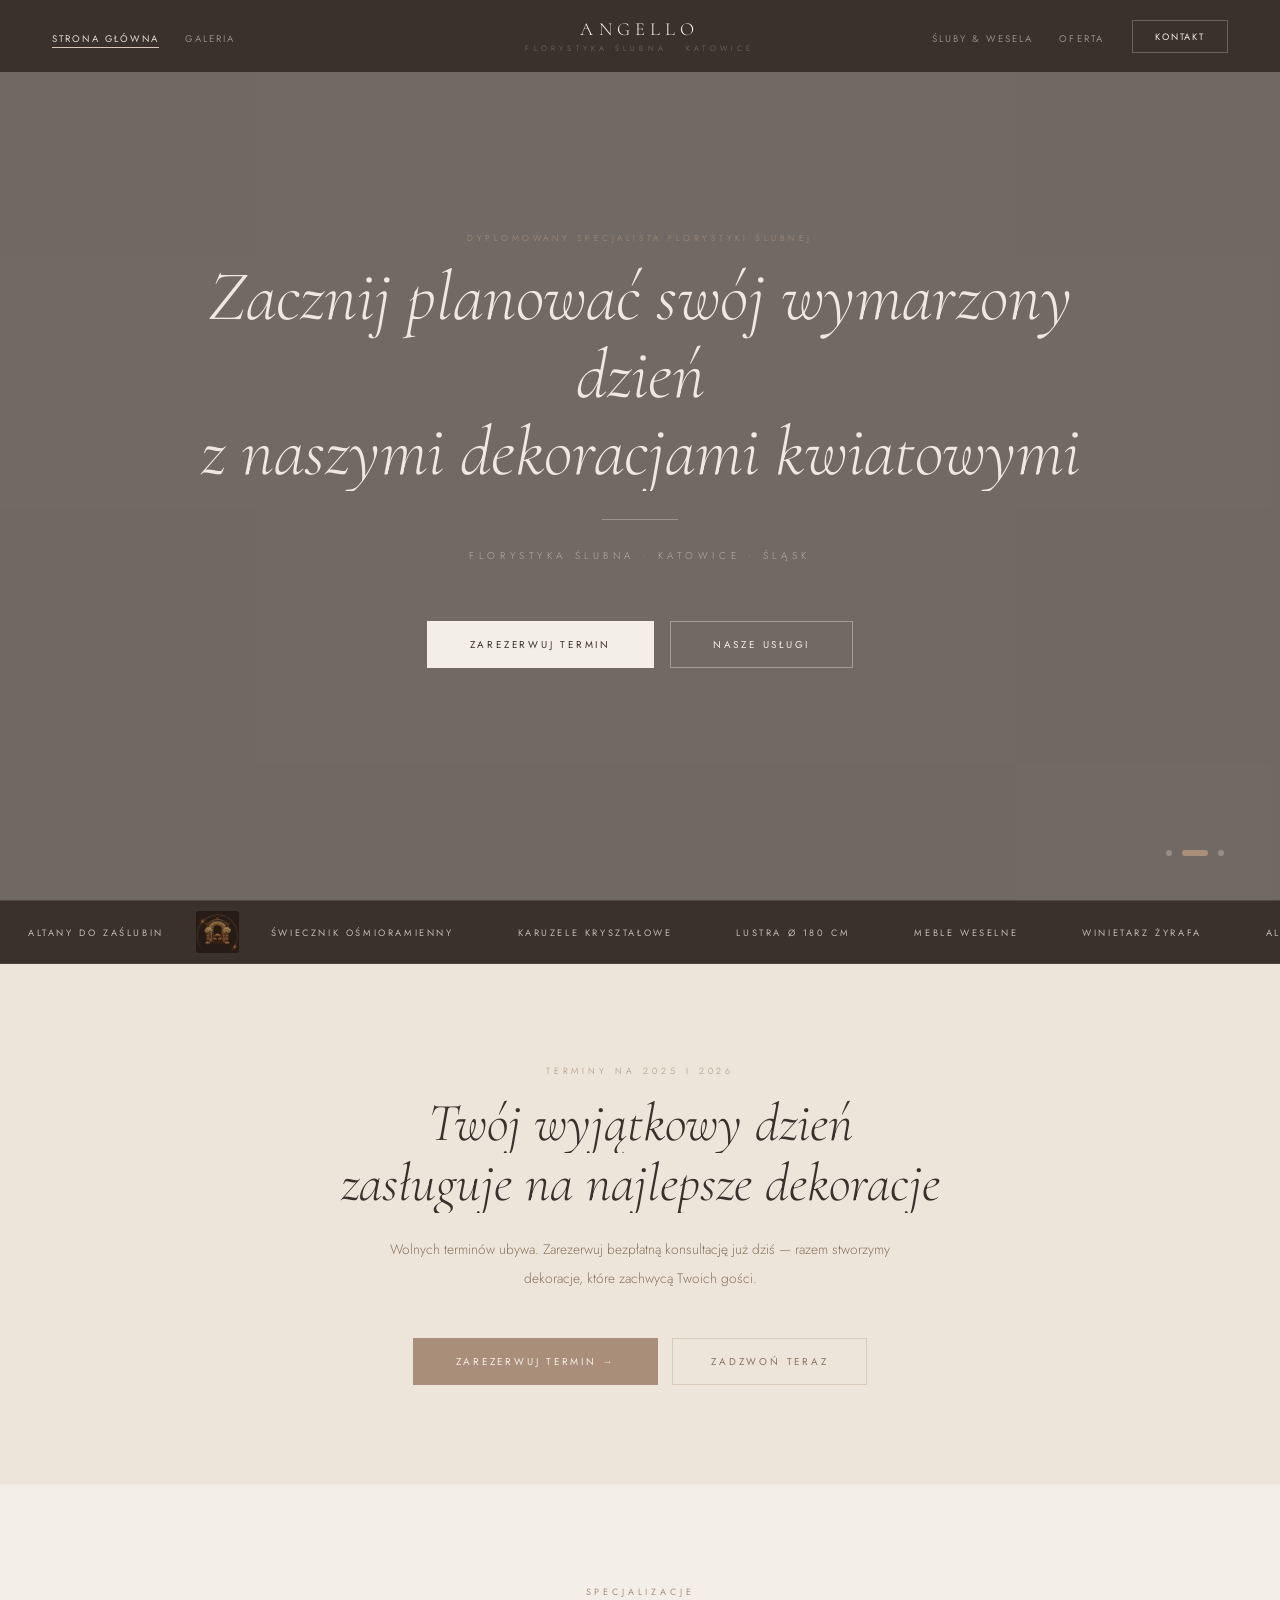
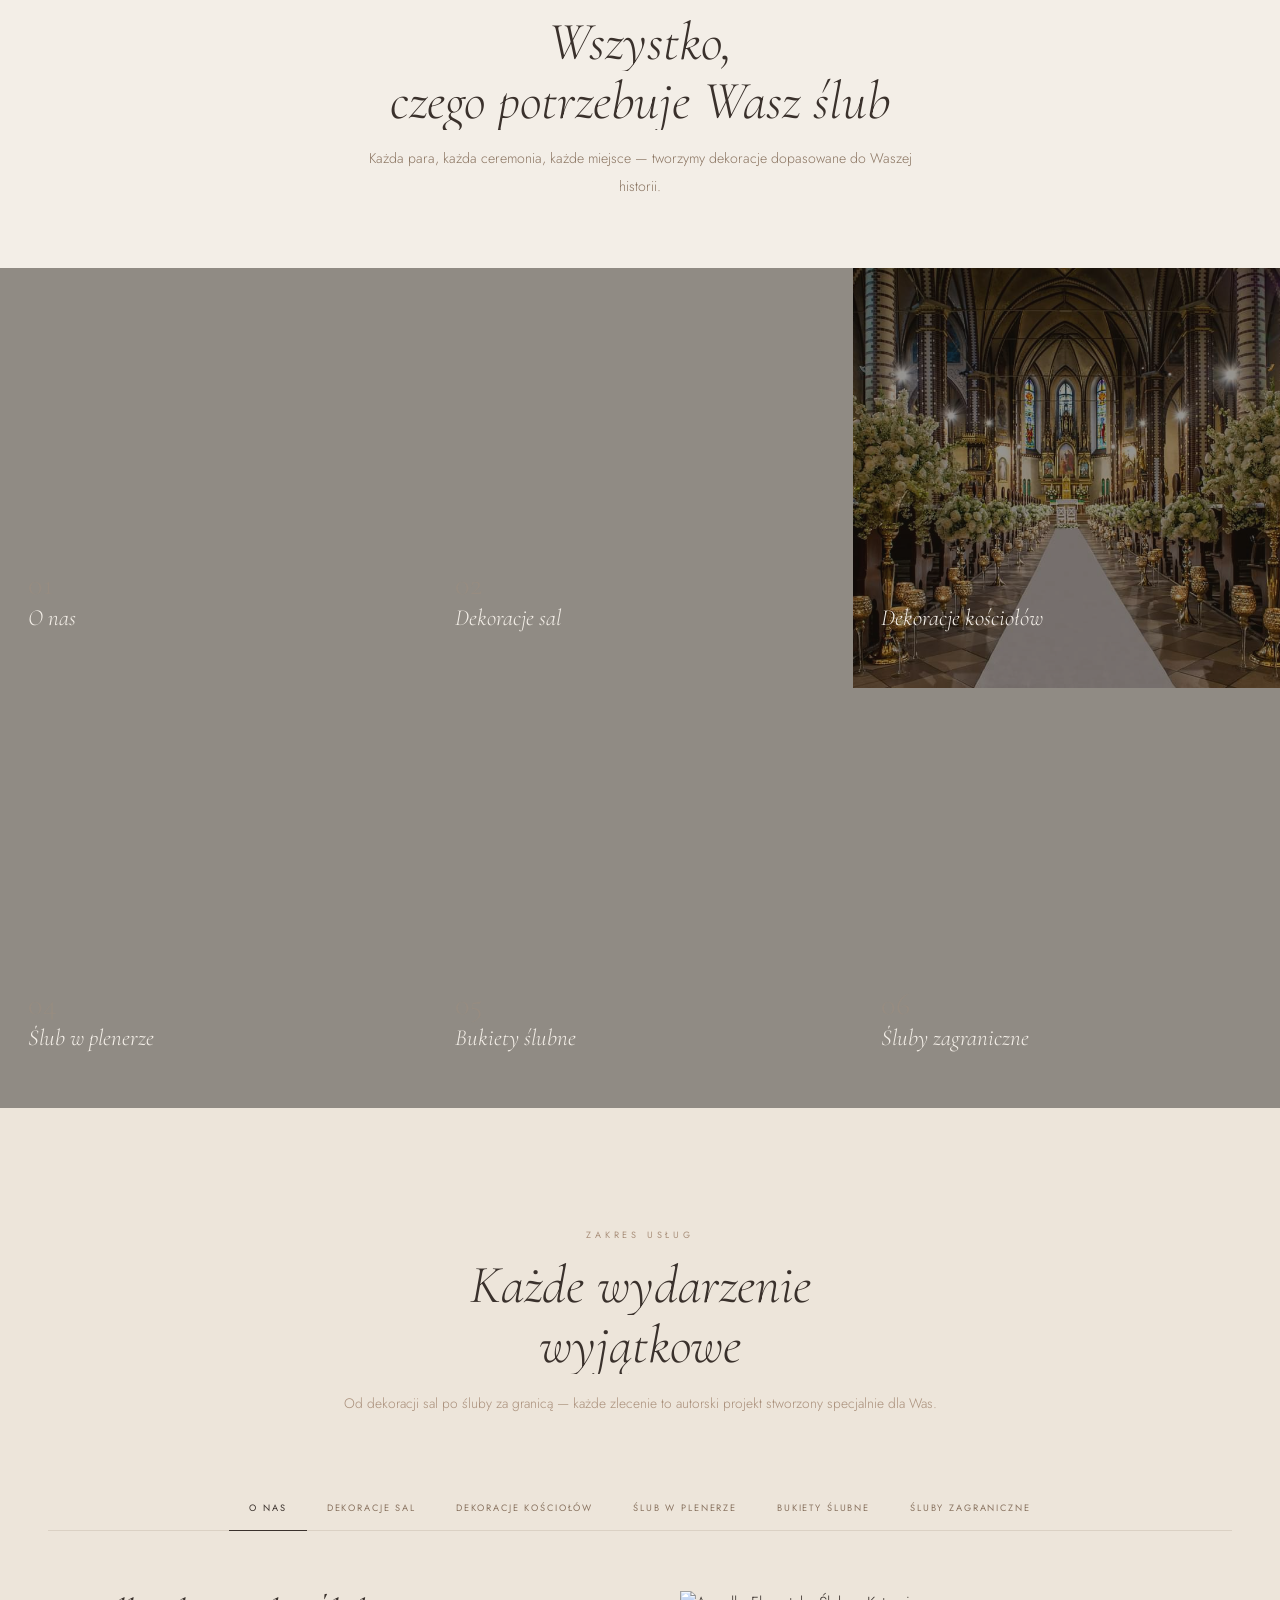
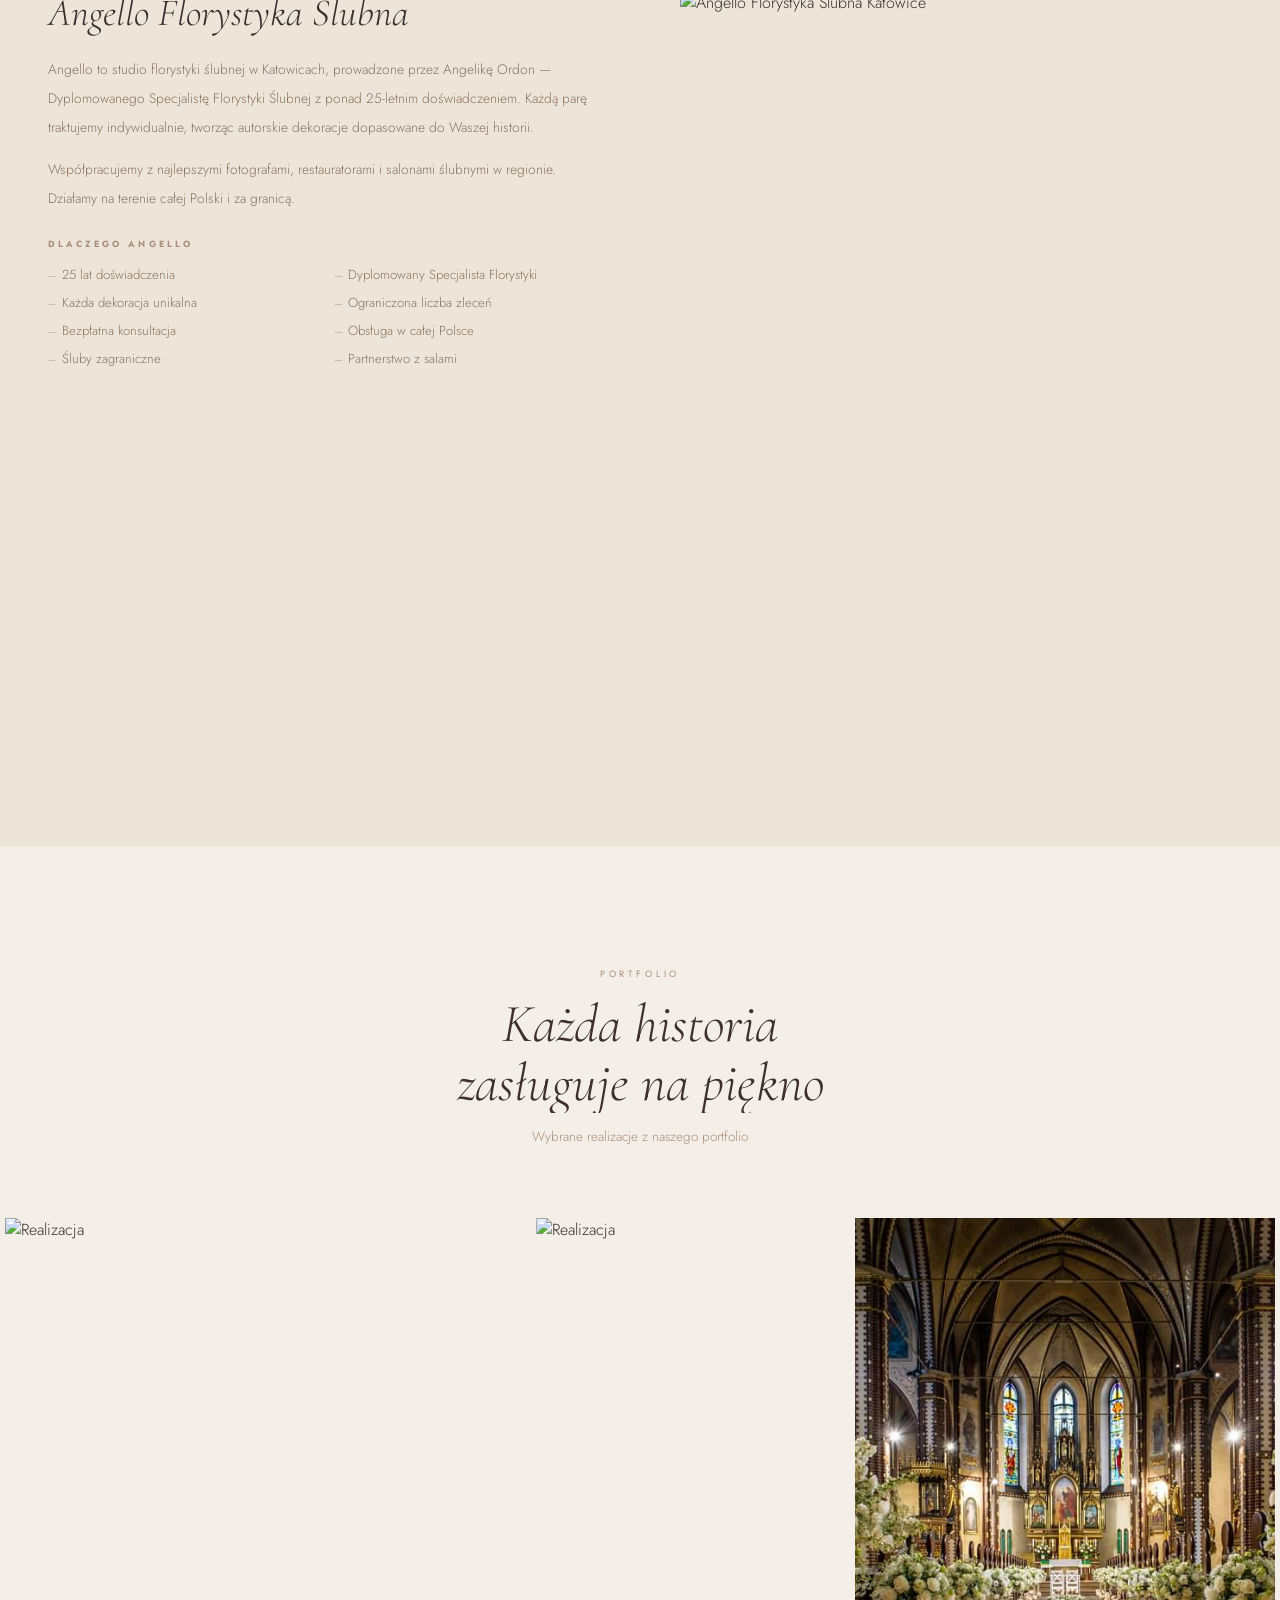
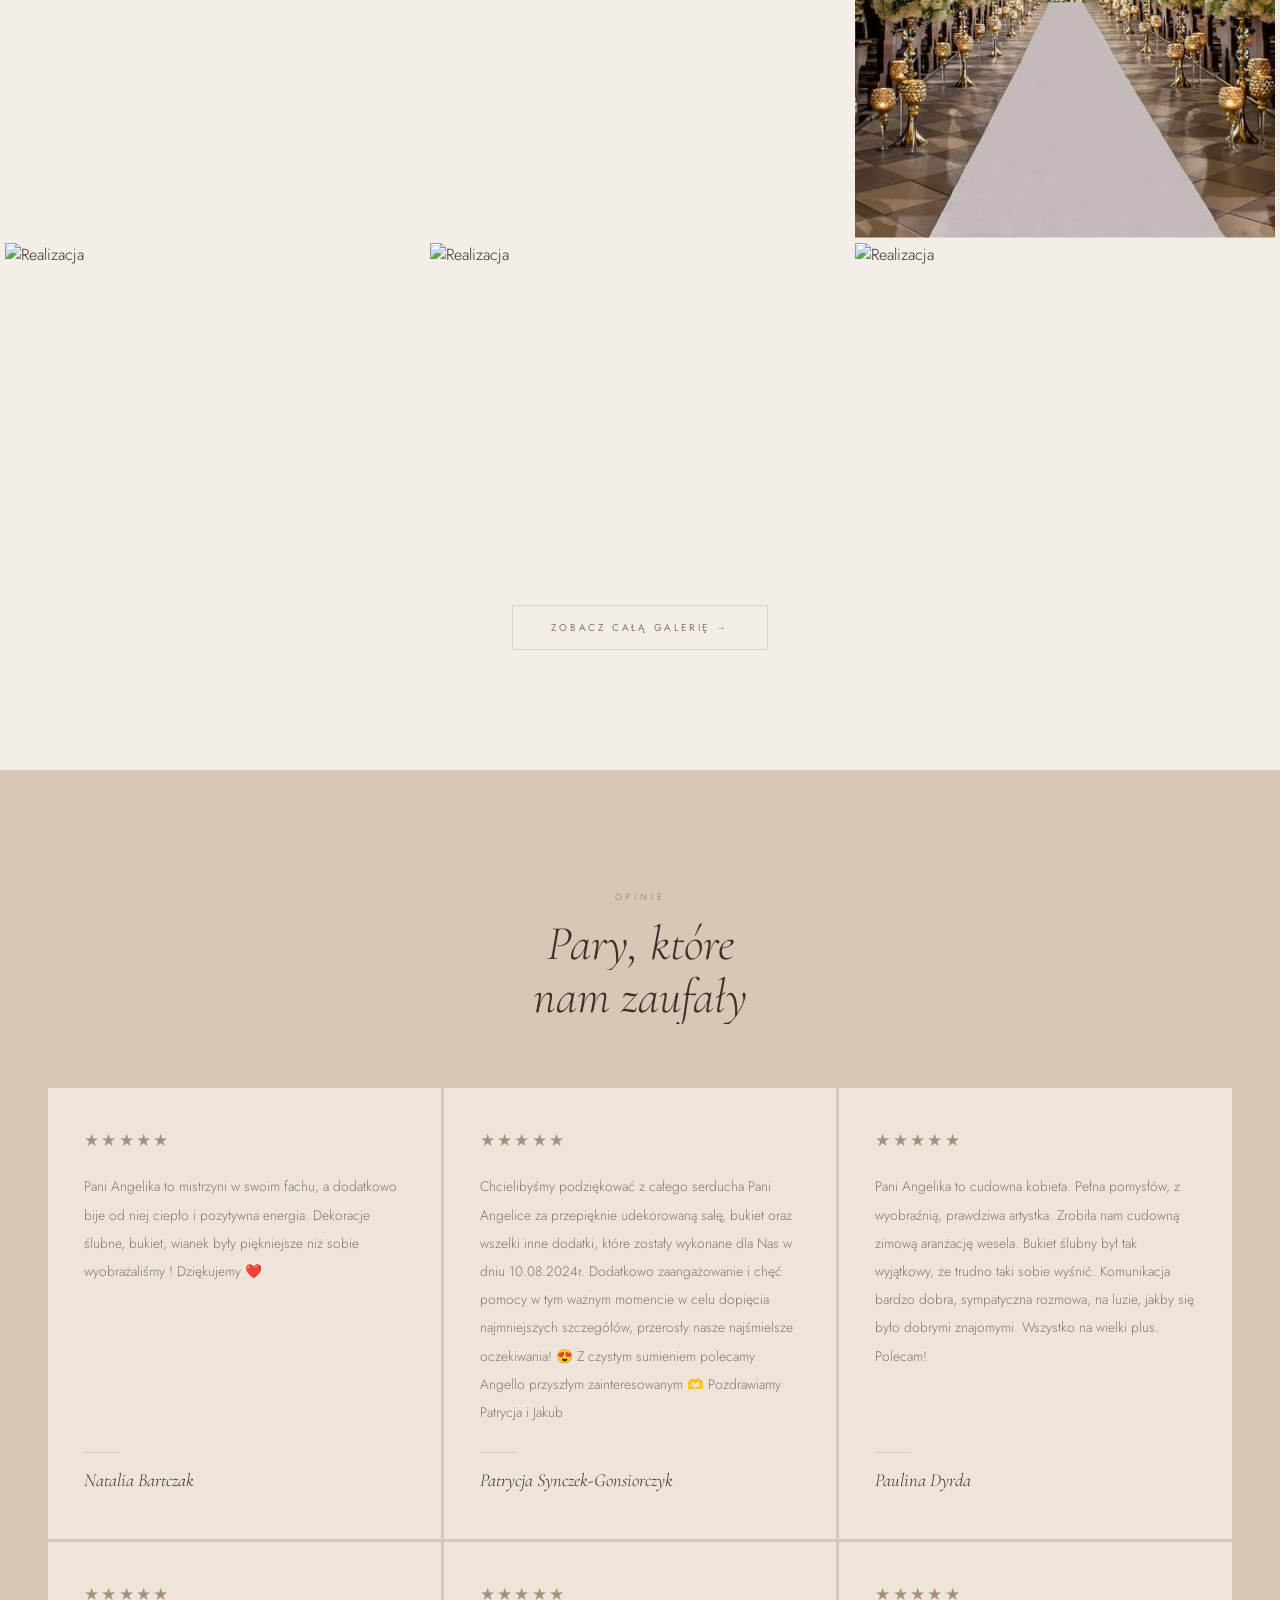
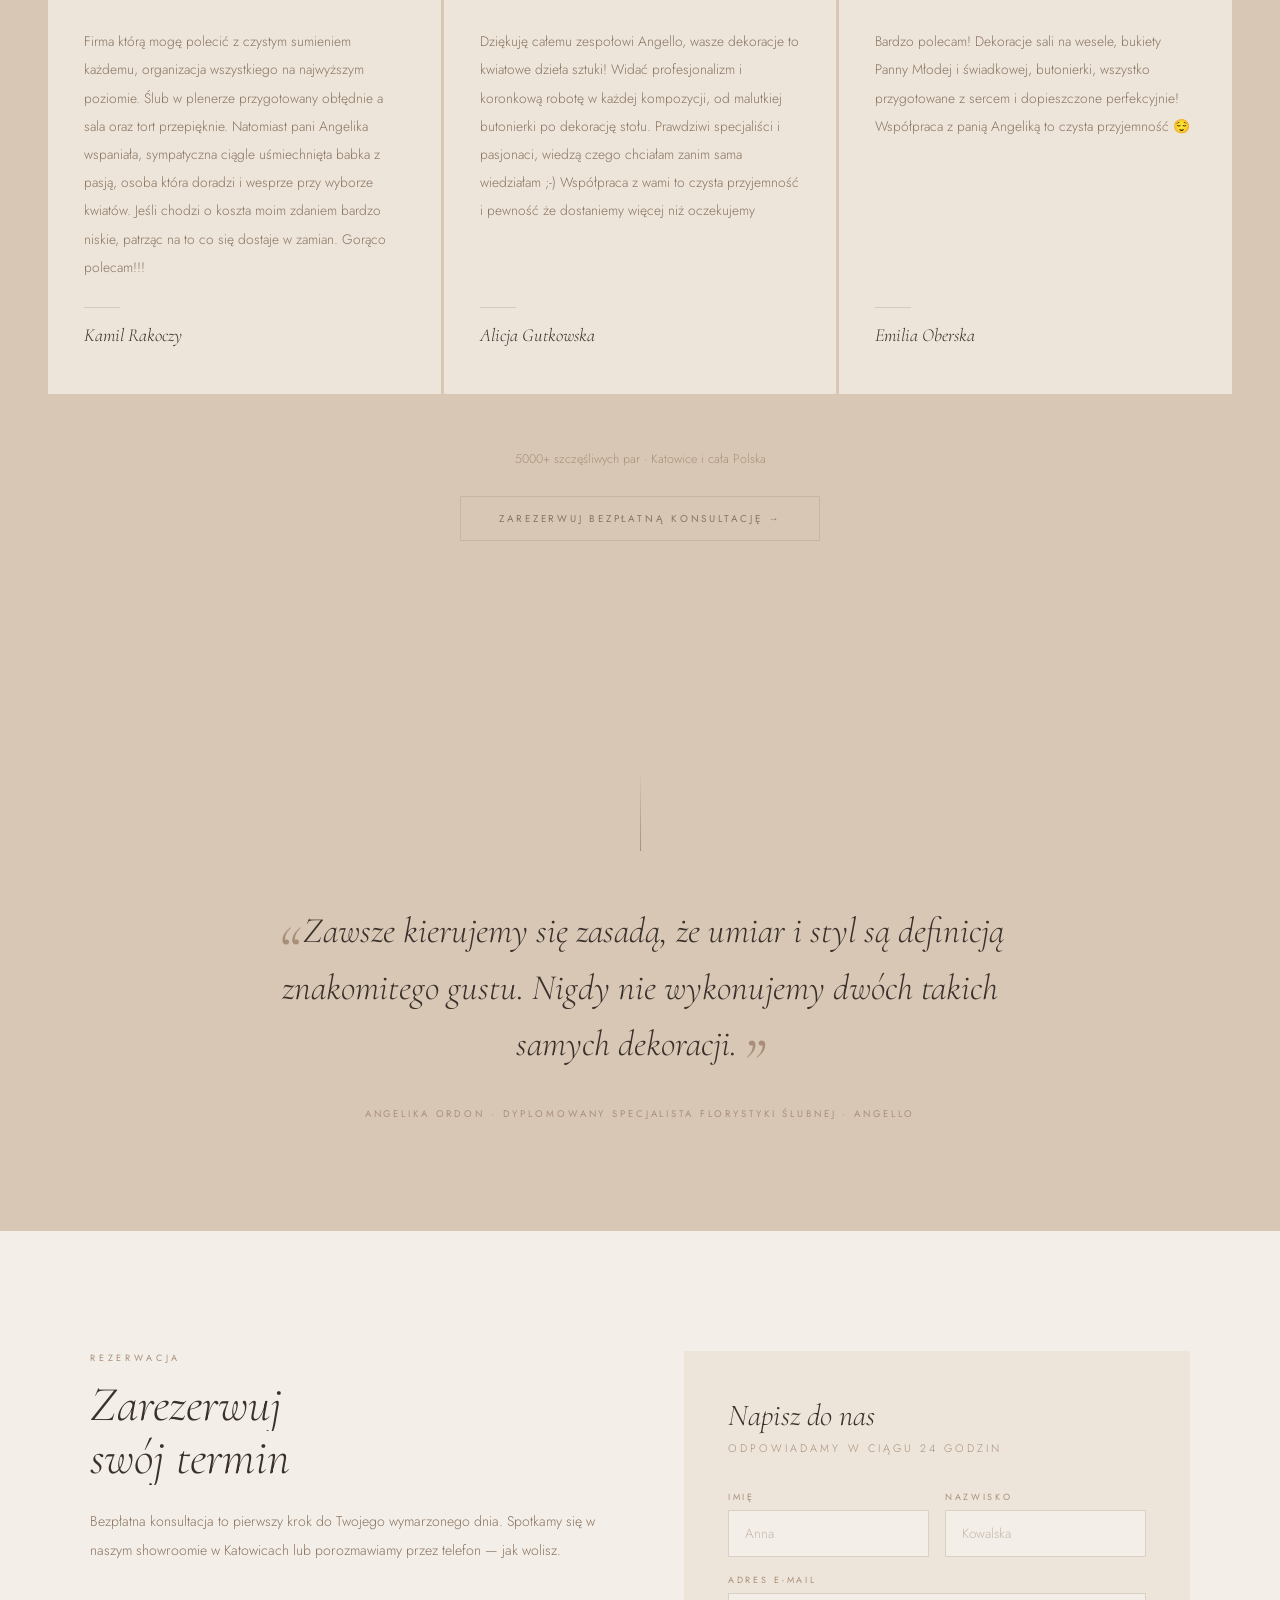
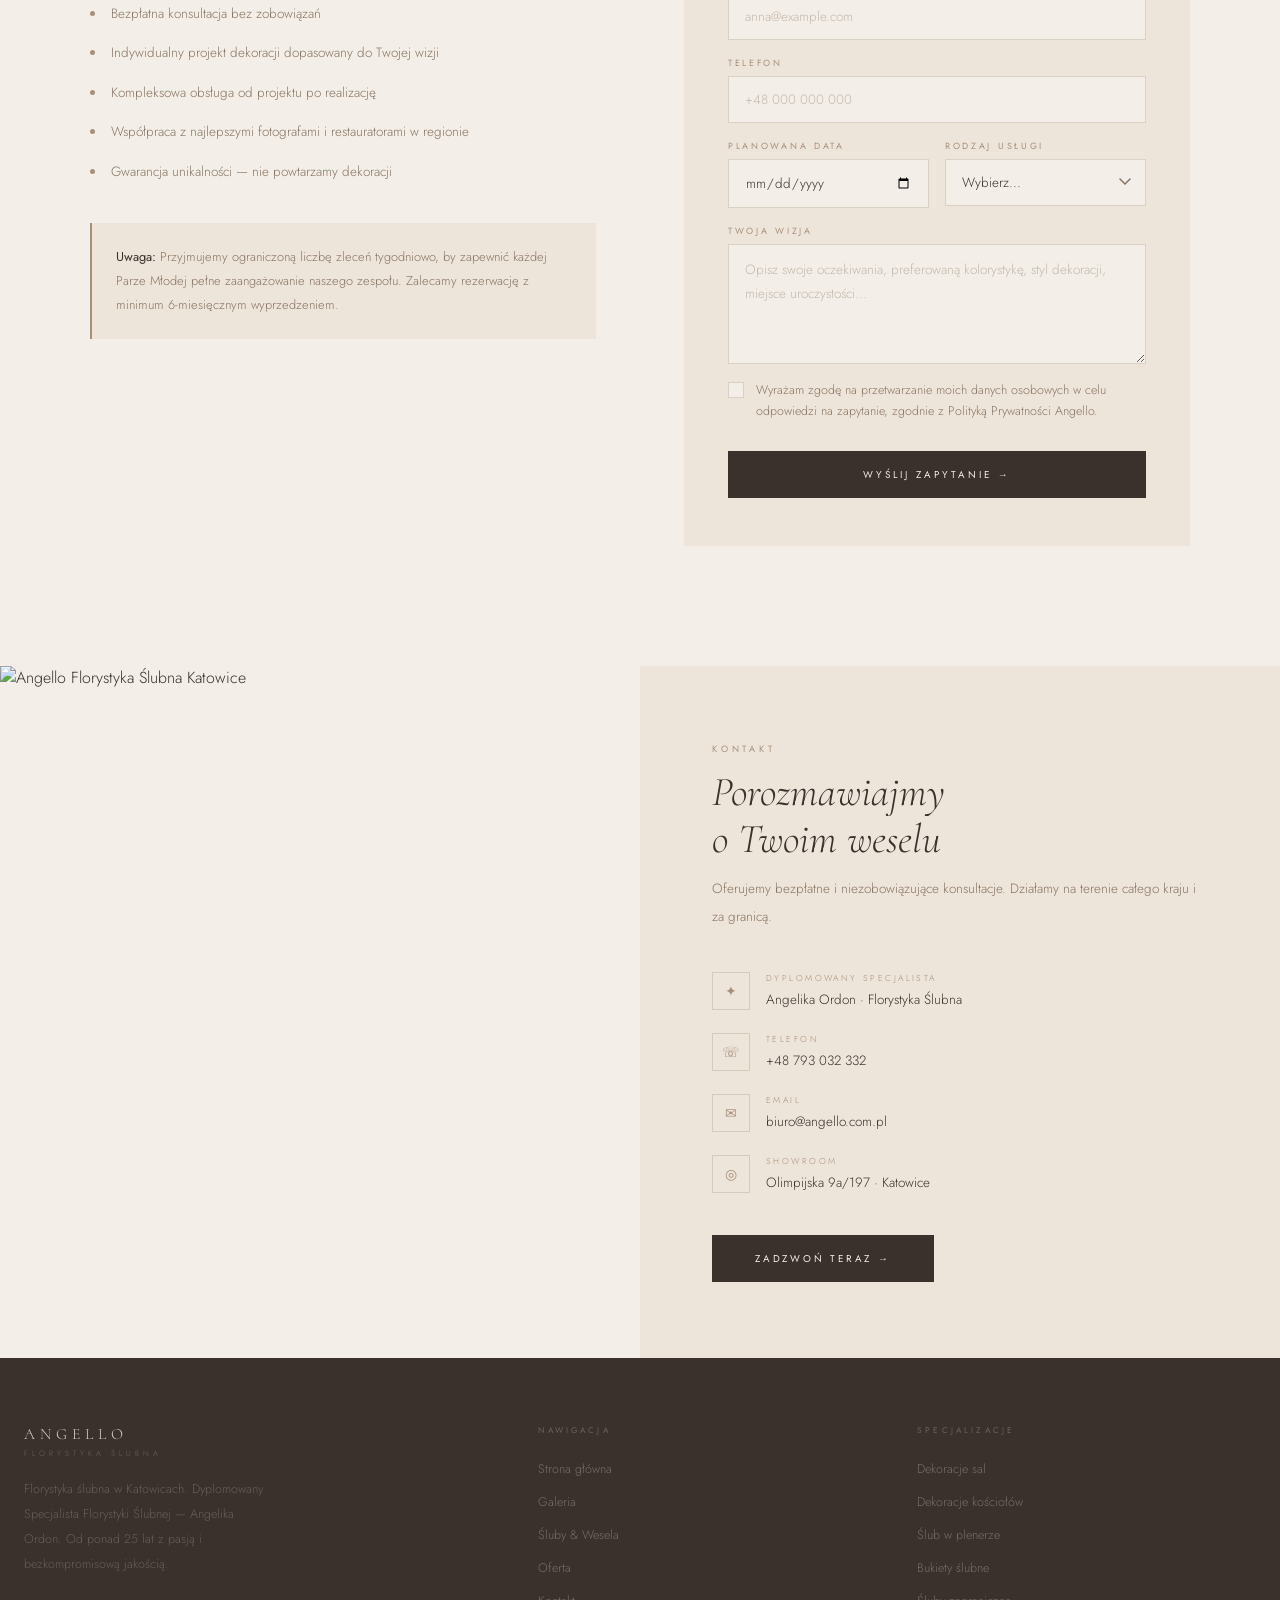
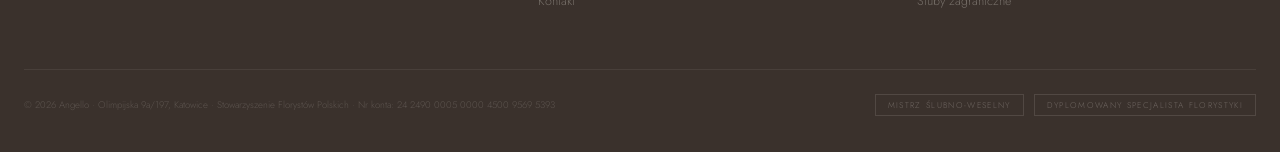
==== commit 526c096e: "Update index.html" ====
--- a/index.html
+++ b/index.html
@@ -3,93 +3,151 @@
 <head>
 <meta charset="UTF-8">
 <meta name="viewport" content="width=device-width, initial-scale=1.0">
-<title>Śluby & Wesela — Angello Florystyka Ślubna</title>
+<title>Angello — Florystyka Ślubna · Katowice</title>
 <link rel="preconnect" href="https://fonts.googleapis.com">
 <link rel="preconnect" href="https://fonts.gstatic.com" crossorigin>
 <link href="https://fonts.googleapis.com/css2?family=Cormorant:ital,wght@0,300;0,400;0,600;1,300;1,400;1,600&family=Jost:ital,wght@0,300;0,400;0,500;1,300&family=Libre+Baskerville:ital,wght@0,400;0,700;1,400&display=swap" rel="stylesheet">
 <link rel="stylesheet" href="style.css">
 <style>
-.intro-split{display:grid;grid-template-columns:1fr 1fr;min-height:90vh}
-.intro-img{position:relative;overflow:hidden}
-.intro-img img{width:100%;height:100%;object-fit:cover;display:block;transition:transform 1.4s var(--ease)}
-.intro-img:hover img{transform:scale(1.04)}
-.intro-text{background:var(--blush);display:flex;flex-direction:column;justify-content:center;padding:96px 80px 96px 72px}
-.intro-text h2{font-family:'Cormorant',serif;font-style:italic;font-weight:300;font-size:clamp(2.8rem,4vw,4.8rem);color:var(--text-dark);line-height:1.05;margin-bottom:28px}
-.intro-text p{font-family:'Jost',sans-serif;font-size:.88rem;line-height:2.1;color:var(--text-mid);font-weight:300;margin-bottom:16px}
-
-.process-section{background:var(--off-white);padding:120px 24px;overflow:hidden}
-.process-section h2{font-family:'Cormorant',serif;font-style:italic;font-weight:300;font-size:clamp(2.4rem,4vw,4.2rem);color:var(--text-dark);line-height:1.1;margin-bottom:12px;text-align:center}
-.process-rule{width:56px;height:1px;background:var(--gold);margin:20px auto 60px}
-.process-grid{display:grid;grid-template-columns:repeat(4,1fr);gap:2px;max-width:1200px;margin:0 auto}
-.process-step{background:var(--blush);padding:48px 36px;position:relative;overflow:hidden}
-.process-step::before{content:'';position:absolute;top:0;left:0;right:0;height:2px;background:var(--gold);transform:scaleX(0);transform-origin:left;transition:transform .55s var(--ease)}
-.process-step:hover::before{transform:scaleX(1)}
-.step-num{font-family:'Cormorant',serif;font-size:4.5rem;font-weight:300;color:rgba(169,143,122,.18);line-height:1;margin-bottom:20px;display:block}
-.step-title{font-family:'Cormorant',serif;font-weight:400;font-size:1.3rem;color:var(--text-dark);letter-spacing:.06em;margin-bottom:14px}
-.step-body{font-family:'Jost',sans-serif;font-size:.82rem;color:var(--text-mid);font-weight:300;line-height:1.88}
-
-.packages-section{background:var(--slate);padding:120px 24px;overflow:hidden}
-.packages-section .section-title{color:var(--off-white);text-align:center}
-.packages-section .section-rule{margin:20px auto 60px}
-.packages-grid{display:grid;grid-template-columns:repeat(3,1fr);gap:2px;max-width:1100px;margin:0 auto}
-.pkg{background:rgba(243,238,231,.04);border:1px solid rgba(243,238,231,.08);padding:52px 40px;position:relative;transition:background .4s,border-color .4s}
-.pkg:hover{background:rgba(243,238,231,.07);border-color:rgba(243,238,231,.18)}
-.pkg.featured{background:rgba(169,143,122,.12);border-color:rgba(169,143,122,.3)}
-.pkg.featured:hover{background:rgba(169,143,122,.18)}
-.pkg-badge{font-family:'Jost',sans-serif;font-size:.52rem;letter-spacing:.28em;text-transform:uppercase;color:var(--gold);display:block;margin-bottom:18px}
-.pkg-name{font-family:'Cormorant',serif;font-style:italic;font-weight:300;font-size:2rem;color:var(--off-white);line-height:1.1;margin-bottom:10px}
-.pkg-rule{width:36px;height:1px;background:var(--gold);margin:18px 0}
-.pkg-desc{font-family:'Jost',sans-serif;font-size:.82rem;color:rgba(243,238,231,.48);font-weight:300;line-height:1.9;margin-bottom:28px}
-.pkg-list{list-style:none;display:flex;flex-direction:column;gap:10px;margin-bottom:36px}
-.pkg-list li{font-family:'Jost',sans-serif;font-size:.8rem;color:rgba(243,238,231,.56);font-weight:300;padding-left:18px;position:relative;line-height:1.7}
-.pkg-list li::before{content:'◆';position:absolute;left:0;color:var(--gold);font-size:.38rem;top:6px}
-
-.gallery-strip{background:var(--off-white);padding:0}
-.strip-grid{display:grid;grid-template-columns:repeat(5,1fr);gap:4px}
-.strip-item{overflow:hidden;aspect-ratio:3/4;position:relative}
-.strip-item img{width:100%;height:100%;object-fit:cover;display:block;transition:transform .8s var(--ease)}
-.strip-item:hover img{transform:scale(1.07)}
-.strip-overlay{position:absolute;inset:0;background:rgba(58,49,44,0);transition:background .4s}
-.strip-item:hover .strip-overlay{background:rgba(58,49,44,.28)}
-
-.faq-section{background:var(--blush);padding:120px 24px}
-.faq-inner{max-width:820px;margin:0 auto}
-.faq-section h2{font-family:'Cormorant',serif;font-style:italic;font-weight:300;font-size:clamp(2.2rem,3.5vw,3.8rem);color:var(--text-dark);line-height:1.1;margin-bottom:12px;text-align:center}
-.faq-rule{width:52px;height:1px;background:var(--gold);margin:20px auto 56px}
-.faq-item{border-bottom:1px solid var(--border-gold);overflow:hidden}
-.faq-q{width:100%;background:none;border:none;text-align:left;padding:22px 0;cursor:pointer;display:flex;justify-content:space-between;align-items:center;gap:16px}
-.faq-q span{font-family:'Jost',sans-serif;font-size:.9rem;color:var(--text-dark);font-weight:400;line-height:1.5}
-.faq-icon{width:20px;height:20px;flex-shrink:0;position:relative;transition:transform .4s var(--ease)}
-.faq-icon::before,.faq-icon::after{content:'';position:absolute;background:var(--gold);transition:transform .4s var(--ease),opacity .4s}
-.faq-icon::before{width:12px;height:1px;top:50%;left:4px;transform:translateY(-50%)}
-.faq-icon::after{width:1px;height:12px;top:4px;left:50%;transform:translateX(-50%)}
-.faq-item.open .faq-icon{transform:rotate(45deg)}
-.faq-a{max-height:0;overflow:hidden;transition:max-height .5s var(--ease)}
-.faq-a p{font-family:'Jost',sans-serif;font-size:.86rem;color:var(--text-mid);font-weight:300;line-height:2.05;padding-bottom:22px}
-.faq-item.open .faq-a{max-height:200px}
+.hero-slides{position:absolute;inset:0;will-change:transform}
+.hero-slide{position:absolute;inset:0;background-size:cover;background-position:center;opacity:0;transition:opacity 1.6s ease}
+.hero-slide.active{opacity:1}
+.hero-dots{position:absolute;bottom:44px;right:56px;display:flex;gap:10px;z-index:10;align-items:center}
+.hero-dot{width:6px;height:6px;background:rgba(243,238,231,.28);border:none;border-radius:3px;cursor:pointer;padding:0;transition:background .35s,width .45s var(--ease)}
+.hero-dot.active{background:var(--gold);width:26px}
+.hero-specialist{font-family:'Jost',sans-serif;font-size:.54rem;letter-spacing:.4em;text-transform:uppercase;color:var(--gold);margin-bottom:14px;display:block;opacity:0;transform:translateY(12px);transition:opacity .9s .7s ease,transform .9s .7s var(--ease)}
+.hero-loaded .hero-specialist{opacity:1;transform:translateY(0)}
+
+.categories-section{padding:0}
+.cat-section-head{text-align:center;padding:100px 24px 68px;background:var(--off-white)}
+.cat-grid{display:grid;grid-template-columns:repeat(3,1fr);grid-template-rows:repeat(2,min(48vh,420px))}
+.cat-tile{position:relative;overflow:hidden;display:block;text-decoration:none;background-size:cover;background-position:center}
+.cat-tile-overlay{position:absolute;inset:0;background:rgba(28,22,16,.46);transition:background .55s var(--ease)}
+.cat-tile:hover .cat-tile-overlay{background:rgba(28,22,16,.76)}
+.cat-tile-content{position:absolute;bottom:0;left:0;right:0;padding:30px 28px}
+.cat-tile-num{font-family:'Cormorant',serif;font-size:1.9rem;font-weight:300;color:rgba(169,143,122,.28);line-height:1;display:block;margin-bottom:6px}
+.cat-tile-title{font-family:'Cormorant',serif;font-style:italic;font-weight:300;font-size:clamp(1.3rem,1.8vw,1.9rem);color:#F3EEE7;line-height:1.1;margin-bottom:0;transition:margin-bottom .4s var(--ease)}
+.cat-tile:hover .cat-tile-title{margin-bottom:10px}
+.cat-tile-desc{font-family:'Jost',sans-serif;font-size:.76rem;color:rgba(243,238,231,.7);font-weight:300;line-height:1.82;max-height:0;overflow:hidden;opacity:0;transition:max-height .55s var(--ease),opacity .4s .05s ease}
+.cat-tile:hover .cat-tile-desc{max-height:88px;opacity:1}
+.cat-tile-btn{font-family:'Jost',sans-serif;font-size:.52rem;letter-spacing:.22em;text-transform:uppercase;color:var(--gold);display:inline-flex;align-items:center;gap:8px;margin-top:12px;opacity:0;transform:translateX(-8px);transition:opacity .35s .1s ease,transform .35s .1s var(--ease)}
+.cat-tile:hover .cat-tile-btn{opacity:1;transform:translateX(0)}
+
+.tabs-section{padding:120px 24px;background:var(--blush);overflow:hidden}
+.tabs-header{text-align:center;margin-bottom:68px}
+.tabs-header h2{font-family:'Cormorant',serif;font-style:italic;font-weight:300;font-size:clamp(2.6rem,4.2vw,4.4rem);color:var(--text-dark);line-height:1.1}
+.tabs-header p{font-family:'Jost',sans-serif;font-size:.86rem;color:var(--text-light);font-weight:300;margin-top:16px;line-height:2}
+.tabs-nav{display:flex;justify-content:center;flex-wrap:wrap;border-bottom:1px solid rgba(138,116,97,.18);margin-bottom:60px;position:relative}
+.tab-btn{padding:16px 20px;font-family:'Jost',sans-serif;font-size:.58rem;letter-spacing:.2em;text-transform:uppercase;font-weight:400;color:var(--text-mid);background:none;border:none;cursor:pointer;position:relative;transition:color .3s;white-space:nowrap}
+.tab-indicator{position:absolute;bottom:-1px;height:1px;background:var(--slate);transition:left .4s var(--ease),width .4s var(--ease);pointer-events:none}
+.tab-btn.active{color:var(--text-dark)}
+.tab-btn:hover{color:var(--slate)}
+.tab-panel{display:none;animation:tabIn .55s var(--ease) both}
+@keyframes tabIn{from{opacity:0;transform:translateY(20px)}to{opacity:1;transform:translateY(0)}}
+.tab-panel.active{display:grid;grid-template-columns:1fr 1fr;gap:80px;align-items:start}
+.tp-text h3{font-family:'Cormorant',serif;font-style:italic;font-weight:300;font-size:2.4rem;color:var(--text-dark);margin-bottom:20px;line-height:1.15}
+.tp-text p{font-family:'Jost',sans-serif;font-size:.86rem;line-height:2.08;color:var(--text-mid);font-weight:300;margin-bottom:14px}
+.svc-list{margin-top:24px}
+.svc-list h4{font-family:'Jost',sans-serif;font-size:.56rem;letter-spacing:.34em;text-transform:uppercase;color:var(--text-light);margin-bottom:14px}
+.svc-list ul{list-style:none;display:grid;grid-template-columns:1fr 1fr;gap:6px 20px}
+.svc-list ul li{font-family:'Jost',sans-serif;font-size:.82rem;color:var(--text-mid);font-weight:300;padding-left:14px;position:relative;line-height:1.7;opacity:0;transform:translateX(-8px);transition:opacity .5s ease,transform .5s var(--ease)}
+.svc-list ul li.li-visible{opacity:1;transform:translateX(0)}
+.svc-list ul li::before{content:'—';position:absolute;left:0;color:var(--gold);font-size:.6rem;top:4px}
+.tp-img{overflow:hidden;position:relative}
+.tp-img img{width:100%;aspect-ratio:3/4;object-fit:cover;display:block;transition:transform .85s var(--ease)}
+.tp-img:hover img{transform:scale(1.04)}
+
+.gallery-section{padding:0 0 120px;background:var(--off-white)}
+.gallery-head{padding:120px 24px 72px;text-align:center}
+.gallery-head h2{font-family:'Cormorant',serif;font-style:italic;font-weight:300;font-size:clamp(2.6rem,4.2vw,4.4rem);color:var(--text-dark);line-height:1.1;margin-bottom:12px}
+.gallery-head p{font-family:'Jost',sans-serif;font-size:.84rem;color:var(--text-light);font-weight:300;margin-top:14px}
+.mosaic{display:grid;grid-template-columns:repeat(12,1fr);grid-template-rows:min(52vw,620px) min(26vw,310px);gap:5px;padding:0 5px}
+.mi{overflow:hidden;position:relative}
+.mi .mi-img{width:100%;height:100%;display:block;clip-path:inset(0 0 100% 0);transition:clip-path 1.05s var(--ease)}
+.mi.mi-visible .mi-img{clip-path:inset(0 0 0% 0)}
+.mi .mi-img img{width:100%;height:100%;object-fit:cover;display:block;transform:scale(1.1);transition:transform 1.35s var(--ease)}
+.mi.mi-visible .mi-img img{transform:scale(1)}
+.mi:hover .mi-img img{transform:scale(1.06)!important}
+.mi-lbl{position:absolute;bottom:0;left:0;right:0;padding:22px;background:linear-gradient(transparent,rgba(58,49,44,.7));font-family:'Jost',sans-serif;font-size:.54rem;letter-spacing:.22em;text-transform:uppercase;color:rgba(243,238,231,.84);opacity:0;transform:translateY(8px);transition:opacity .4s,transform .4s}
+.mi:hover .mi-lbl{opacity:1;transform:translateY(0)}
+.mi1{grid-column:1/6;grid-row:1}
+.mi2{grid-column:6/9;grid-row:1}
+.mi3{grid-column:9/13;grid-row:1}
+.mi4{grid-column:1/5;grid-row:2}
+.mi5{grid-column:5/9;grid-row:2}
+.mi6{grid-column:9/13;grid-row:2}
+.gallery-cta{text-align:center;margin-top:52px}
+
+.reviews-section{background:var(--blush-mid);padding:120px 24px;overflow:hidden}
+.reviews-grid{display:grid;grid-template-columns:repeat(3,1fr);gap:3px;max-width:1200px;margin:64px auto 0}
+.review-card{background:var(--blush);padding:44px 36px;display:flex;flex-direction:column}
+.review-stars{font-size:1.05rem;color:var(--gold);letter-spacing:.14em;margin-bottom:24px;line-height:1}
+.review-text{font-family:'Jost',sans-serif;font-size:.86rem;color:var(--text-mid);font-weight:300;line-height:2.05;flex:1;margin-bottom:26px}
+.review-rule{width:36px;height:1px;background:var(--border-gold);margin-bottom:16px}
+.review-name{font-family:'Cormorant',serif;font-style:italic;font-weight:300;font-size:1.15rem;color:var(--text-dark);display:block;margin-bottom:4px}
+.review-date{font-family:'Jost',sans-serif;font-size:.54rem;letter-spacing:.24em;text-transform:uppercase;color:var(--text-light);display:block}
+.reviews-cta{text-align:center;margin-top:56px}
+
+.booking-section{background:var(--off-white);padding:120px 24px;overflow:hidden}
+.booking-inner{max-width:1100px;margin:0 auto;display:grid;grid-template-columns:1fr 1fr;gap:88px;align-items:start}
+.booking-text h2{font-family:'Cormorant',serif;font-style:italic;font-weight:300;font-size:clamp(2.4rem,3.8vw,3.8rem);color:var(--text-dark);line-height:1.1;margin-bottom:22px}
+.booking-text>p{font-family:'Jost',sans-serif;font-size:.88rem;line-height:2.08;color:var(--text-mid);font-weight:300;margin-bottom:36px}
+.booking-benefits{list-style:none;display:flex;flex-direction:column;gap:16px;margin-bottom:40px}
+.booking-benefits li{display:flex;align-items:flex-start;gap:16px;font-family:'Jost',sans-serif;font-size:.84rem;color:var(--text-mid);font-weight:300;line-height:1.75}
+.booking-benefits li::before{content:'';display:block;width:5px;height:5px;border-radius:50%;background:var(--gold);margin-top:9px;flex-shrink:0}
+.booking-note{padding:22px 24px;border-left:2px solid var(--gold);background:var(--blush)}
+.booking-note p{font-family:'Jost',sans-serif;font-size:.8rem;color:var(--text-mid);font-weight:300;line-height:1.88}
+.booking-note strong{color:var(--text-dark);font-weight:400}
+.booking-form-wrap{background:var(--blush);padding:48px 44px}
+.form-title{font-family:'Cormorant',serif;font-style:italic;font-weight:300;font-size:1.9rem;color:var(--text-dark);margin-bottom:6px;line-height:1.15}
+.form-subtitle{font-family:'Jost',sans-serif;font-size:.68rem;letter-spacing:.28em;text-transform:uppercase;color:var(--text-light);margin-bottom:34px}
+.form-success{display:none;text-align:center;padding:44px 0}
+.form-success .check-icon{width:56px;height:56px;border:1px solid var(--border-gold);border-radius:50%;display:flex;align-items:center;justify-content:center;margin:0 auto 20px;font-size:1.4rem;color:var(--gold)}
+.form-success h4{font-family:'Cormorant',serif;font-style:italic;font-weight:300;font-size:1.7rem;color:var(--text-dark);margin-bottom:10px}
+.form-success p{font-family:'Jost',sans-serif;font-size:.84rem;color:var(--text-mid);font-weight:300;line-height:1.88}
+
+.contact-section{display:grid;grid-template-columns:1fr 1fr;min-height:74vh}
+.contact-img{overflow:hidden;position:relative}
+.contact-img .img-reveal{width:100%;height:100%}
+.contact-img .img-reveal img{width:100%;height:100%;object-fit:cover;display:block}
+.contact-body{background:var(--blush);display:flex;flex-direction:column;justify-content:center;padding:76px 84px 76px 72px}
+.contact-body h2{font-family:'Cormorant',serif;font-style:italic;font-weight:300;font-size:clamp(2.2rem,3.2vw,3.6rem);color:var(--text-dark);line-height:1.15;margin-bottom:12px}
+.contact-body>p{font-family:'Jost',sans-serif;font-size:.84rem;color:var(--text-mid);font-weight:300;line-height:2.05;margin-bottom:42px}
+.cinfo{display:flex;flex-direction:column;gap:22px;margin-bottom:40px}
+.cinfo-row{display:flex;gap:16px;align-items:flex-start;opacity:0;transform:translateX(-16px);transition:opacity .7s ease,transform .7s var(--ease)}
+.cinfo-row.ci-visible{opacity:1;transform:translateX(0)}
+.cinfo-icon{width:38px;height:38px;border:1px solid var(--border-gold);display:flex;align-items:center;justify-content:center;flex-shrink:0;font-size:.85rem;color:var(--gold);transition:background .35s,border-color .35s,color .35s}
+.cinfo-row:hover .cinfo-icon{background:var(--gold);border-color:var(--gold);color:var(--off-white)}
+.cinfo-lbl{font-family:'Jost',sans-serif;display:block;font-size:.54rem;letter-spacing:.28em;text-transform:uppercase;color:var(--text-light);margin-bottom:4px}
+.cinfo-val{font-family:'Jost',sans-serif;font-size:.84rem;color:var(--text-dark);font-weight:300;line-height:1.72}
+.cinfo-val a{color:var(--text-dark);text-decoration:none;transition:color .3s}
+.cinfo-val a:hover{color:var(--gold)}
 
 @media(max-width:960px){
-  .intro-split{grid-template-columns:1fr}
-  .intro-img{aspect-ratio:4/3}
-  .intro-text{padding:56px 24px}
-  .process-section,.packages-section,.faq-section{padding:76px 24px}
-  .process-grid{grid-template-columns:1fr 1fr}
-  .packages-grid{grid-template-columns:1fr}
-  .strip-grid{grid-template-columns:repeat(3,1fr)}
+  .contact-section{grid-template-columns:1fr}
+  .contact-img{aspect-ratio:4/3}
+  .contact-body{padding:56px 24px}
+  .tabs-section,.gallery-section,.booking-section,.reviews-section{padding:76px 24px}
+  .gallery-head{padding:76px 24px 52px}
+  .tab-panel.active{grid-template-columns:1fr;gap:36px}
+  .booking-inner{grid-template-columns:1fr;gap:52px}
+  .booking-form-wrap{padding:34px 24px}
+  .cat-grid{grid-template-columns:1fr 1fr;grid-template-rows:repeat(3,min(42vh,340px))}
+  .mosaic{grid-template-columns:repeat(6,1fr);grid-template-rows:repeat(3,48vw)}
+  .mi1{grid-column:1/4;grid-row:1}.mi2{grid-column:4/7;grid-row:1}
+  .mi3{grid-column:1/4;grid-row:2}.mi4{grid-column:4/7;grid-row:2}
+  .mi5{grid-column:1/4;grid-row:3}.mi6{grid-column:4/7;grid-row:3}
+  .reviews-grid{grid-template-columns:1fr 1fr}
 }
-@media(max-width:600px){
-  .process-grid{grid-template-columns:1fr}
-  .strip-grid{grid-template-columns:repeat(2,1fr)}
-}
-@media(max-width:480px){
-  .pkg{padding:36px 22px}
-  .process-step{padding:36px 22px}
-  .step-num{font-size:3.2rem}
-  .strip-grid{grid-template-columns:1fr 1fr}
-  .faq-section{padding:60px 20px}
-  .packages-section{padding:60px 20px}
-  .process-section{padding:60px 20px}
-  .hero-script{font-size:clamp(2rem,9vw,3rem)}
+@media(max-width:540px){
+  .svc-list ul{grid-template-columns:1fr}
+  .tabs-nav{justify-content:flex-start;overflow-x:auto;padding-bottom:1px}
+  .tab-btn{flex-shrink:0;padding:12px 12px;font-size:.54rem}
+  .cat-grid{grid-template-columns:1fr;grid-template-rows:repeat(6,56vw)}
+  .reviews-grid{grid-template-columns:1fr}
+  .review-card{padding:32px 24px}
+  .booking-form-wrap{padding:28px 20px}
+  .hero-dots{right:20px;bottom:28px}
 }
 </style>
 </head>
@@ -99,14 +157,14 @@
   <div class="nav-inner">
     <div class="nav-left">
       <ul class="nav-links">
-        <li><a href="index.html">Strona główna</a></li>
+        <li><a href="index.html" class="active">Strona główna</a></li>
         <li><a href="galeria.html">Galeria</a></li>
       </ul>
     </div>
     <a href="index.html" class="nav-logo">Angello<span>Florystyka Ślubna · Katowice</span></a>
     <div class="nav-right">
       <ul class="nav-links">
-        <li><a href="wesela.html" class="active">Śluby & Wesela</a></li>
+        <li><a href="wesela.html">Śluby & Wesela</a></li>
         <li><a href="oferta.html">Oferta</a></li>
       </ul>
       <a href="kontakt.html" class="nav-cta">Kontakt</a>
@@ -126,151 +184,267 @@
   <div class="mob-footer">+48 793 032 332 · Katowice</div>
 </div>
 
-<section class="hero">
-  <div class="hero-bg" style="background-image:url('zdj33.jpeg')"></div>
+<section class="hero" id="hero">
+  <div class="hero-slides" id="heroSlides">
+    <div class="hero-slide active" style="background-image:url('zdj39.jpeg')"></div>
+    <div class="hero-slide" style="background-image:url('zdj40.jpeg')"></div>
+    <div class="hero-slide" style="background-image:url('zdj36.jpeg')"></div>
+  </div>
   <div class="hero-overlay"></div>
   <div class="hero-content">
-    <p class="hero-script"><span class="hero-script-inner">Florystyka ślubna<br><em>jakiej jeszcze nie widziałaś</em></span></p>
+    <span class="hero-specialist">Dyplomowany Specjalista Florystyki Ślubnej</span>
+    <p class="hero-script"><span class="hero-script-inner">Zacznij planować swój wymarzony dzień<br>z naszymi dekoracjami kwiatowymi</span></p>
     <div class="hero-rule"></div>
-    <p class="hero-sub">Śluby & Wesela · Od 25 lat na Śląsku i w całej Polsce</p>
+    <p class="hero-sub">Florystyka Ślubna · Katowice · Śląsk</p>
     <div class="hero-btns">
       <a href="kontakt.html" class="btn-primary">Zarezerwuj termin</a>
-      <a href="galeria.html" class="btn-ghost">Nasze realizacje</a>
-    </div>
+      <a href="oferta.html" class="btn-ghost">Nasze usługi</a>
+    </div>
+  </div>
+  <div class="hero-dots" id="heroDots">
+    <button class="hero-dot active"></button>
+    <button class="hero-dot"></button>
+    <button class="hero-dot"></button>
   </div>
   <div class="hero-scroll"><div class="scroll-line"></div><span class="scroll-txt">Scroll</span></div>
 </section>
 
 <div class="ticker">
   <div class="ticker-track">
-    <span>Wiązanki Ślubne</span><span class="sep">◆</span><span>Dekoracje Kościołów</span><span class="sep">◆</span><span>Altany do Zaślubin</span><span class="sep">◆</span><span>Dekoracje Sal</span><span class="sep">◆</span><span>Ceremonia Plenerowa</span><span class="sep">◆</span><span>Biżuteria Floralna</span><span class="sep">◆</span><span>Centerpiece</span><span class="sep">◆</span><span>Konsultacje Ślubne</span><span class="sep">◆</span><span>Wiązanki Ślubne</span><span class="sep">◆</span><span>Dekoracje Kościołów</span><span class="sep">◆</span><span>Altany do Zaślubin</span><span class="sep">◆</span><span>Dekoracje Sal</span><span class="sep">◆</span><span>Ceremonia Plenerowa</span><span class="sep">◆</span><span>Biżuteria Floralna</span><span class="sep">◆</span><span>Centerpiece</span><span class="sep">◆</span><span>Konsultacje Ślubne</span><span class="sep">◆</span>
+    <span>Altany do Zaślubin</span><span class="sep"><img src="i2.png" alt=""></span><span>Świecznik Ośmioramienny</span><span class="sep"><img src="i6.png" alt=""></span><span>Karuzele Kryształowe</span><span class="sep"><img src="i4.png" alt=""></span><span>Lustra ø 180 cm</span><span class="sep"><img src="i1.png" alt=""></span><span>Meble Weselne</span><span class="sep"><img src="i3.png" alt=""></span><span>Winietarz Żyrafa</span><span class="sep"><img src="i5.jpg" alt=""></span><span>Altany do Zaślubin</span><span class="sep"><img src="i2.png" alt=""></span><span>Świecznik Ośmioramienny</span><span class="sep"><img src="i6.png" alt=""></span><span>Karuzele Kryształowe</span><span class="sep"><img src="i4.png" alt=""></span><span>Lustra ø 180 cm</span><span class="sep"><img src="i1.png" alt=""></span><span>Meble Weselne</span><span class="sep"><img src="i3.png" alt=""></span><span>Winietarz Żyrafa</span><span class="sep"><img src="i5.jpg" alt=""></span>
   </div>
 </div>
 
-<section class="intro-split">
-  <div class="intro-img observe-me"><img src="zdj39.jpeg" alt="Florystyka ślubna Angello"></div>
-  <div class="intro-text observe-me">
-    <span class="eyebrow"><span class="eyebrow-inner">Nasza specjalność</span></span>
-    <h2>
-      <span class="split-line"><span class="split-line-inner" style="transition-delay:.06s">Każde wesele</span></span>
-      <span class="split-line"><span class="split-line-inner" style="transition-delay:.16s">to unikalne</span></span>
-      <span class="split-line"><span class="split-line-inner" style="transition-delay:.26s"><em>dzieło sztuki</em></span></span>
-    </h2>
-    <p class="fade-up d2">Florystyka ślubna to główny profil naszej działalności od ponad 25 lat. Każda Para Młoda otrzymuje od nas pełne zaangażowanie i indywidualne podejście — od pierwszej konsultacji po montaż w dniu ślubu.</p>
-    <p class="fade-up d3">Wykonujemy autorskie wiązanki dopasowane do koloru sukni, stylu wesela i charakteru miejsca. Pracujemy z motywem przewodnim, który spaja całą dekorację w jedną spójną opowieść.</p>
-    <p class="fade-up d4">Współpracujemy z najlepszymi fotografami, restauratorami i salonami ślubnymi w regionie. Działamy na terenie całej Polski.</p>
-    <div class="about-tags fade-up d5" style="display:flex;gap:10px;flex-wrap:wrap;margin-top:34px">
-      <div class="tag">Wiązanki ślubne</div>
-      <div class="tag">Dekoracje sal</div>
-      <div class="tag">Plener</div>
-      <div class="tag">Kościół & USC</div>
-    </div>
-  </div>
-</section>
-
-<section class="process-section">
+<section class="cta-banner">
+  <div class="wrap observe-me">
+    <span class="cta-eyebrow"><span class="cta-eyebrow-inner">Terminy na 2025 i 2026</span></span>
+    <p class="cta-title">
+      <span class="split-line"><span class="split-line-inner" style="transition-delay:.08s">Twój wyjątkowy dzień</span></span>
+      <span class="split-line"><span class="split-line-inner" style="transition-delay:.18s"><em>zasługuje na najlepsze dekoracje</em></span></span>
+    </p>
+    <p class="cta-body fade-up d3">Wolnych terminów ubywa. Zarezerwuj bezpłatną konsultację już dziś — razem stworzymy dekoracje, które zachwycą Twoich gości.</p>
+    <div class="cta-btns fade-up d4">
+      <a href="kontakt.html" class="btn-warm"><span>Zarezerwuj termin →</span></a>
+      <a href="tel:+48793032332" class="btn-outline-dark">Zadzwoń teraz</a>
+    </div>
+  </div>
+</section>
+
+<section class="categories-section" id="kategorie">
+  <div class="cat-section-head observe-me">
+    <span class="eyebrow"><span class="eyebrow-inner">Specjalizacje</span></span>
+    <p style="font-family:'Cormorant',serif;font-style:italic;font-weight:300;font-size:clamp(2.6rem,4.2vw,4.6rem);color:var(--text-dark);line-height:1.1;margin-bottom:14px">
+      <span class="split-line"><span class="split-line-inner" style="transition-delay:.08s">Wszystko,</span></span>
+      <span class="split-line"><span class="split-line-inner" style="transition-delay:.2s"><em>czego potrzebuje Wasz ślub</em></span></span>
+    </p>
+    <p class="fade-up d3" style="font-family:'Jost',sans-serif;font-size:.88rem;color:var(--text-mid);font-weight:300;line-height:2;max-width:560px;margin:0 auto">Każda para, każda ceremonia, każde miejsce — tworzymy dekoracje dopasowane do Waszej historii.</p>
+  </div>
+  <div class="cat-grid">
+    <a class="cat-tile" href="o-nas.html" style="background-image:url('zdj33.jpeg')">
+      <div class="cat-tile-overlay"></div>
+      <div class="cat-tile-content">
+        <span class="cat-tile-num">01</span>
+        <h3 class="cat-tile-title">O nas</h3>
+        <p class="cat-tile-desc">Poznaj Angelikę Ordon — Dyplomowanego Specjalistę Florystyki Ślubnej z 25-letnim doświadczeniem i pasją do piękna.</p>
+        <span class="cat-tile-btn">Zobacz więcej →</span>
+      </div>
+    </a>
+    <a class="cat-tile" href="dekoracje-sal.html" style="background-image:url('zdj40.jpeg')">
+      <div class="cat-tile-overlay"></div>
+      <div class="cat-tile-content">
+        <span class="cat-tile-num">02</span>
+        <h3 class="cat-tile-title">Dekoracje sal</h3>
+        <p class="cat-tile-desc">Kompleksowe dekoracje sal weselnych i namiotów weselnych — od stołu głównego po ostatni stolik. Każda realizacja niepowtarzalna.</p>
+        <span class="cat-tile-btn">Zobacz więcej →</span>
+      </div>
+    </a>
+    <a class="cat-tile" href="dekoracje-kosciolow.html" style="background-image:url('zdj37.jpg')">
+      <div class="cat-tile-overlay"></div>
+      <div class="cat-tile-content">
+        <span class="cat-tile-num">03</span>
+        <h3 class="cat-tile-title">Dekoracje kościołów</h3>
+        <p class="cat-tile-desc">Wyjątkowa oprawa florystyczna kościoła lub sali USC — kompozycje przy ołtarzu, bukiety ławkowe, drogi kwiatowe.</p>
+        <span class="cat-tile-btn">Zobacz więcej →</span>
+      </div>
+    </a>
+    <a class="cat-tile" href="slub-w-plenerze.html" style="background-image:url('zdj30.jpeg')">
+      <div class="cat-tile-overlay"></div>
+      <div class="cat-tile-content">
+        <span class="cat-tile-num">04</span>
+        <h3 class="cat-tile-title">Ślub w plenerze</h3>
+        <p class="cat-tile-desc">Altany obsypane kwiatami, łuki floralne i naturalne kompozycje harmonijnie wpisane w plenerową przestrzeń.</p>
+        <span class="cat-tile-btn">Zobacz więcej →</span>
+      </div>
+    </a>
+    <a class="cat-tile" href="bukiety-slubne.html" style="background-image:url('zdj42.jpeg')">
+      <div class="cat-tile-overlay"></div>
+      <div class="cat-tile-content">
+        <span class="cat-tile-num">05</span>
+        <h3 class="cat-tile-title">Bukiety ślubne</h3>
+        <p class="cat-tile-desc">Autorskie wiązanki tworzone z uwzględnieniem koloru sukni i charakteru Panny Młodej — każdy bukiet to dzieło sztuki.</p>
+        <span class="cat-tile-btn">Zobacz więcej →</span>
+      </div>
+    </a>
+    <a class="cat-tile" href="sluby-zagraniczne.html" style="background-image:url('zdj36.jpeg')">
+      <div class="cat-tile-overlay"></div>
+      <div class="cat-tile-content">
+        <span class="cat-tile-num">06</span>
+        <h3 class="cat-tile-title">Śluby zagraniczne</h3>
+        <p class="cat-tile-desc">Wyjeżdżamy do Waszych marzeń — Toskania, Santorini, Chorwacja. Piękno florystyki Angello bez granic.</p>
+        <span class="cat-tile-btn">Zobacz więcej →</span>
+      </div>
+    </a>
+  </div>
+</section>
+
+<section class="tabs-section" id="uslugi">
+  <div class="wrap">
+    <div class="tabs-header observe-me">
+      <span class="eyebrow"><span class="eyebrow-inner">Zakres usług</span></span>
+      <h2>
+        <span class="split-line"><span class="split-line-inner" style="transition-delay:.1s">Każde wydarzenie</span></span>
+        <span class="split-line"><span class="split-line-inner" style="transition-delay:.22s"><em>wyjątkowe</em></span></span>
+      </h2>
+      <p class="fade-up d3">Od dekoracji sal po śluby za granicą — każde zlecenie to autorski projekt stworzony specjalnie dla Was.</p>
+    </div>
+    <div class="tabs-nav observe-me-solo">
+      <div class="tab-indicator" id="tabIndicator"></div>
+      <button class="tab-btn active" data-tab="o-nas">O nas</button>
+      <button class="tab-btn" data-tab="dekoracje-sal">Dekoracje sal</button>
+      <button class="tab-btn" data-tab="kosciol">Dekoracje kościołów</button>
+      <button class="tab-btn" data-tab="plener">Ślub w plenerze</button>
+      <button class="tab-btn" data-tab="bukiety">Bukiety ślubne</button>
+      <button class="tab-btn" data-tab="zagraniczne">Śluby zagraniczne</button>
+    </div>
+    <div class="tab-panel active" id="tab-o-nas">
+      <div class="tp-text">
+        <h3>Angello <em>Florystyka Ślubna</em></h3>
+        <p>Angello to studio florystyki ślubnej w Katowicach, prowadzone przez Angelikę Ordon — Dyplomowanego Specjalistę Florystyki Ślubnej z ponad 25-letnim doświadczeniem. Każdą parę traktujemy indywidualnie, tworząc autorskie dekoracje dopasowane do Waszej historii.</p>
+        <p>Współpracujemy z najlepszymi fotografami, restauratorami i salonami ślubnymi w regionie. Działamy na terenie całej Polski i za granicą.</p>
+        <div class="svc-list"><h4>Dlaczego Angello</h4><ul><li>25 lat doświadczenia</li><li>Dyplomowany Specjalista Florystyki</li><li>Każda dekoracja unikalna</li><li>Ograniczona liczba zleceń</li><li>Bezpłatna konsultacja</li><li>Obsługa w całej Polsce</li><li>Śluby zagraniczne</li><li>Partnerstwo z salami</li></ul></div>
+      </div>
+      <div class="tp-img"><img src="zdj39.jpeg" alt="Angello Florystyka Ślubna Katowice"></div>
+    </div>
+    <div class="tab-panel" id="tab-dekoracje-sal">
+      <div class="tp-text">
+        <h3>Dekoracje <em>sal weselnych</em></h3>
+        <p>Kompleksowe dekoracje sal weselnych i namiotów weselnych — od stołu głównego po ostatni stolik gości. Świeczniki, centerpiece, lustra, altany, strefy chillout — wszystko w jednym spójnym projekcie z motywem przewodnim.</p>
+        <p>Współpracujemy z Rezydencją, kompleksem Romeo Julia Wenecja Werona oraz Mariną. Znamy specyfikę każdej sali i wiemy, jak wydobyć z niej to, co najpiękniejsze.</p>
+        <div class="svc-list"><h4>Wykonujemy między innymi</h4><ul><li>Dekoracja stołu głównego</li><li>Centerpiece na stoły gości</li><li>Wejście i foyer</li><li>Altana lub łuk kwiatowy</li><li>Lustra na stoły ø 180 cm</li><li>Strefa chillout</li><li>Winietarz Żyrafa</li><li>Świeczniki ośmioramienne</li></ul></div>
+      </div>
+      <div class="tp-img"><img src="zdj40.jpeg" alt="Dekoracje sal weselnych"></div>
+    </div>
+    <div class="tab-panel" id="tab-kosciol">
+      <div class="tp-text">
+        <h3>Dekoracje <em>kościołów</em></h3>
+        <p>Wyjątkowa oprawa florystyczna kościoła lub sali USC — kompozycje przy ołtarzu, bukiety ławkowe, drogi kwiatowe. Tworzymy atmosferę, która wzruszy każdego z gości i pięknie wyjdzie na zdjęciach.</p>
+        <p>Dekoracje kościelne są dopasowane do motywu przewodniego całego wesela, tworząc spójną opowieść od ceremonii po bankiet.</p>
+        <div class="svc-list"><h4>Wykonujemy między innymi</h4><ul><li>Kompozycje przy ołtarzu</li><li>Bukiety ławkowe</li><li>Wiązki dekoracyjne</li><li>Droga kwiatowa</li><li>Dekoracja wejścia</li><li>Świeczniki przy ołtarzu</li><li>Girlandy kwiatowe</li><li>Dekoracja sali USC</li></ul></div>
+      </div>
+      <div class="tp-img"><img src="zdj37.jpg" alt="Dekoracje kościołów"></div>
+    </div>
+    <div class="tab-panel" id="tab-plener">
+      <div class="tp-text">
+        <h3>Ślub <em>w plenerze</em></h3>
+        <p>Ceremonia zaślubin w naturze — altany obsypane kwiatami, łuki floralne, naturalne kompozycje harmonijnie wpisane w krajobraz. Tworzymy plenerowe dekoracje z troską o każdy detal, niezależnie od miejsca i pory roku.</p>
+        <p>Doświadczenie w dekorowaniu plenerów, parków, winnic, ogrodów i tarasów. Każda realizacja jest dostosowana do warunków i charakteru miejsca.</p>
+        <div class="svc-list"><h4>Wykonujemy między innymi</h4><ul><li>Altany do zaślubin</li><li>Łuki kwiatowe</li><li>Chodnik kwiatowy</li><li>Dekoracje drzew</li><li>Naturalne kompozycje</li><li>Świece i latarnie</li><li>Girlandy świetlne</li><li>Bukiety trawnikowe</li></ul></div>
+      </div>
+      <div class="tp-img"><img src="zdj30.jpeg" alt="Ślub w plenerze"></div>
+    </div>
+    <div class="tab-panel" id="tab-bukiety">
+      <div class="tp-text">
+        <h3>Bukiety <em>ślubne</em></h3>
+        <p>Autorskie wiązanki ślubne tworzone z uwzględnieniem koloru sukni, stylu wesela i charakteru Panny Młodej. Każdy bukiet to mini-dzieło sztuki — niepowtarzalny i dopasowany tylko do Ciebie. Używamy wyłącznie kwiatów najwyższej jakości.</p>
+        <p>Tworzymy kompletną florystykę osobistą dla Pary Młodej i całej rodziny — od wiązanki po biżuterię floralną.</p>
+        <div class="svc-list"><h4>Wykonujemy między innymi</h4><ul><li>Wiązanka ślubna</li><li>Butonierka dla Pana Młodego</li><li>Biżuteria floralna</li><li>Wianek do włosów</li><li>Poduszka na obrączki</li><li>Kosz z płatkami</li><li>Przypinki dla rodziców</li><li>Podziękowania floralne</li></ul></div>
+      </div>
+      <div class="tp-img"><img src="zdj42.jpeg" alt="Bukiety ślubne"></div>
+    </div>
+    <div class="tab-panel" id="tab-zagraniczne">
+      <div class="tp-text">
+        <h3>Śluby <em>zagraniczne</em></h3>
+        <p>Wyjeżdżamy do Waszych marzeń — Toskania, Santorini, Chorwacja, Majorka. Piękno florystyki Angello bez granic. Koordynujemy całą oprawę kwiatową, zapewniając spójność z lokalnym charakterem miejsca i klimatem.</p>
+        <p>Śluby zagraniczne to nasza rosnąca specjalizacja. Pracujemy z lokalnymi dostawcami kwiatów, zapewniając świeżość i jakość niezależnie od lokalizacji.</p>
+        <div class="svc-list"><h4>Wykonujemy między innymi</h4><ul><li>Wiązanka i florystyka osobista</li><li>Dekoracja ceremonii</li><li>Dekoracja sali bankietowej</li><li>Koordynacja na miejscu</li><li>Altana lub łuk plenerowy</li><li>Kompozycje stołowe</li><li>Lokalni dostawcy kwiatów</li><li>Transport dekoracji</li></ul></div>
+      </div>
+      <div class="tp-img"><img src="zdj36.jpeg" alt="Śluby zagraniczne"></div>
+    </div>
+  </div>
+</section>
+
+<section class="gallery-section" id="galeria">
+  <div class="gallery-head observe-me">
+    <div class="wrap" style="max-width:880px">
+      <span class="eyebrow"><span class="eyebrow-inner">Portfolio</span></span>
+      <h2>
+        <span class="split-line"><span class="split-line-inner" style="transition-delay:.1s">Każda historia</span></span>
+        <span class="split-line"><span class="split-line-inner" style="transition-delay:.22s"><em>zasługuje na piękno</em></span></span>
+      </h2>
+      <p class="fade-up d3">Wybrane realizacje z naszego portfolio</p>
+    </div>
+  </div>
+  <div class="mosaic">
+    <div class="mi mi1"><div class="mi-img"><img src="zdj39.jpeg" alt="Realizacja"></div><div class="mi-lbl">Dekoracje Sali</div></div>
+    <div class="mi mi2"><div class="mi-img"><img src="zdj42.jpeg" alt="Realizacja"></div><div class="mi-lbl">Bukiet Ślubny</div></div>
+    <div class="mi mi3"><div class="mi-img"><img src="zdj37.jpg" alt="Realizacja"></div><div class="mi-lbl">Dekoracje Kościoła</div></div>
+    <div class="mi mi4"><div class="mi-img"><img src="zdj36.jpeg" alt="Realizacja"></div><div class="mi-lbl">Ślub w Plenerze</div></div>
+    <div class="mi mi5"><div class="mi-img"><img src="zdj40.jpeg" alt="Realizacja"></div><div class="mi-lbl">Dekoracje Sali · Namiot</div></div>
+    <div class="mi mi6"><div class="mi-img"><img src="zdj33.jpeg" alt="Realizacja"></div><div class="mi-lbl">Ceremonia Plenerowa</div></div>
+  </div>
+  <div class="gallery-cta fade-up"><a href="galeria.html" class="btn-outline-dark">Zobacz całą galerię →</a></div>
+</section>
+
+<section class="reviews-section" id="opinie">
   <div class="wrap">
     <div class="observe-me" style="text-align:center">
-      <span class="eyebrow"><span class="eyebrow-inner">Jak pracujemy</span></span>
-      <h2>
-        <span class="split-line"><span class="split-line-inner" style="transition-delay:.08s">Proces współpracy</span></span>
-      </h2>
-      <div class="process-rule line-draw" style="transition-delay:.3s"></div>
-    </div>
-    <div class="process-grid">
-      <div class="process-step fade-up d1">
-        <span class="step-num">01</span>
-        <div class="step-title">Konsultacja</div>
-        <p class="step-body">Bezpłatne spotkanie w naszym showroomie lub rozmowa telefoniczna. Poznajemy Twoją wizję, preferencje kolorystyczne i charakter uroczystości.</p>
-      </div>
-      <div class="process-step fade-up d2">
-        <span class="step-num">02</span>
-        <div class="step-title">Projekt</div>
-        <p class="step-body">Przygotowujemy indywidualny projekt dekoracji z motywem przewodnim. Dobieramy kwiaty, kolory i elementy dekoracyjne dopasowane do Twojej wizji.</p>
-      </div>
-      <div class="process-step fade-up d3">
-        <span class="step-num">03</span>
-        <div class="step-title">Realizacja</div>
-        <p class="step-body">W dniu ślubu nasz zespół przyjeżdża punktualnie i z pełnym zaangażowaniem dekoruje wszystkie przestrzenie — od kościoła po salę weselną.</p>
-      </div>
-      <div class="process-step fade-up d4">
-        <span class="step-num">04</span>
-        <div class="step-title">Wspomnienie</div>
-        <p class="step-body">Po uroczystości chętnie słyszymy Wasze opinie. Wiele Par wróciło do nas przy kolejnych ważnych życiowych chwilach.</p>
-      </div>
-    </div>
-  </div>
-</section>
-
-<div class="gallery-strip">
-  <div class="strip-grid">
-    <div class="strip-item"><img src="zdj40.jpeg" alt="Wesele"><div class="strip-overlay"></div></div>
-    <div class="strip-item"><img src="zdj37.jpg" alt="Wesele"><div class="strip-overlay"></div></div>
-    <div class="strip-item"><img src="zdj30.jpeg" alt="Wesele"><div class="strip-overlay"></div></div>
-    <div class="strip-item"><img src="zdj42.jpeg" alt="Wesele"><div class="strip-overlay"></div></div>
-    <div class="strip-item"><img src="zdj36.jpeg" alt="Wesele"><div class="strip-overlay"></div></div>
-  </div>
-</div>
-
-<section class="packages-section">
-  <div class="wrap">
-    <div class="observe-me" style="text-align:center">
-      <span class="eyebrow" style="color:rgba(243,238,231,.38)"><span class="eyebrow-inner">Zakres usług</span></span>
-      <p style="font-family:'Cormorant',serif;font-style:italic;font-weight:300;font-size:clamp(2.4rem,4vw,4.4rem);color:var(--off-white);line-height:1.1;margin-bottom:8px">
-        <span class="split-line"><span class="split-line-inner" style="transition-delay:.08s">Co obejmuje</span></span>
-        <span class="split-line"><span class="split-line-inner" style="transition-delay:.18s"><em>kompleksowa obsługa?</em></span></span>
+      <span class="eyebrow"><span class="eyebrow-inner">Opinie</span></span>
+      <p style="font-family:'Cormorant',serif;font-style:italic;font-weight:300;font-size:clamp(2.4rem,3.8vw,4.2rem);color:var(--text-dark);line-height:1.1">
+        <span class="split-line"><span class="split-line-inner" style="transition-delay:.08s">Pary, które</span></span>
+        <span class="split-line"><span class="split-line-inner" style="transition-delay:.18s"><em>nam zaufały</em></span></span>
       </p>
-      <div class="process-rule line-draw" style="transition-delay:.35s"></div>
-    </div>
-    <div class="packages-grid">
-      <div class="pkg fade-up d1">
-        <span class="pkg-badge">Para Młoda</span>
-        <p class="pkg-name">Florystyka<br><em>osobista</em></p>
-        <div class="pkg-rule"></div>
-        <p class="pkg-desc">Wszystkie elementy florystyczne dla Pary Młodej i ich rodzin.</p>
-        <ul class="pkg-list">
-          <li>Wiązanka ślubna</li>
-          <li>Butonierka dla Pana Młodego</li>
-          <li>Przypinki dla rodziców i świadków</li>
-          <li>Wianek lub ozdoba do włosów</li>
-          <li>Biżuteria floralna</li>
-          <li>Poduszka na obrączki</li>
-          <li>Kosz z płatkami</li>
-        </ul>
-        <a href="kontakt.html" class="btn-ghost" style="font-size:.58rem">Zapytaj o wycenę →</a>
-      </div>
-      <div class="pkg featured fade-up d2">
-        <span class="pkg-badge">Najpopularniejszy</span>
-        <p class="pkg-name">Dekoracja<br><em>kompletna</em></p>
-        <div class="pkg-rule"></div>
-        <p class="pkg-desc">Pełna obsługa florystyczna uroczystości — od kościoła po salę weselną.</p>
-        <ul class="pkg-list">
-          <li>Cała florystyka osobista</li>
-          <li>Dekoracja kościoła lub sali USC</li>
-          <li>Dekoracja wejścia i foyer</li>
-          <li>Centerpiece na stoły</li>
-          <li>Dekoracja stołu głownego</li>
-          <li>Altana lub ścianka do zaślubin</li>
-          <li>Strefa chillout i winietarz</li>
-        </ul>
-        <a href="kontakt.html" class="btn-warm"><span>Zarezerwuj termin →</span></a>
-      </div>
-      <div class="pkg fade-up d3">
-        <span class="pkg-badge">Premium</span>
-        <p class="pkg-name">Obsługa<br><em>VIP</em></p>
-        <div class="pkg-rule"></div>
-        <p class="pkg-desc">Kompleksowa obsługa z nielimitowanymi konsultacjami i doradztwem stylistycznym.</p>
-        <ul class="pkg-list">
-          <li>Wszystko z pakietu kompletnego</li>
-          <li>Nielimitowane konsultacje</li>
-          <li>Doradztwo stylistyczne</li>
-          <li>Próbna kompozycja przed ślubem</li>
-          <li>Współpraca z fotografem</li>
-          <li>Koordynacja na miejscu</li>
-          <li>Dekoracja samochodu</li>
-        </ul>
-        <a href="kontakt.html" class="btn-ghost" style="font-size:.58rem">Zapytaj o wycenę →</a>
-      </div>
+    </div>
+    <div class="reviews-grid">
+      <div class="review-card fade-up d1">
+        <div class="review-stars">★★★★★</div>
+        <p class="review-text">Pani Angelika to mistrzyni w swoim fachu, a dodatkowo bije od niej ciepło i pozytywna energia. Dekoracje ślubne, bukiet, wianek były piękniejsze niż sobie wyobrażaliśmy ! Dziękujemy ❤️</p>
+        <div class="review-rule"></div>
+        <span class="review-name">Natalia Bartczak</span>
+      </div>
+      <div class="review-card fade-up d2">
+        <div class="review-stars">★★★★★</div>
+        <p class="review-text">Chcielibyśmy podziękować z całego serducha Pani Angelice za przepięknie udekorowaną salę, bukiet oraz wszelki inne dodatki, które zostały wykonane dla Nas w dniu 10.08.2024r. Dodatkowo zaangażowanie i chęć pomocy w tym ważnym momencie w celu dopięcia najmniejszych szczegółów, przerosły nasze najśmielsze oczekiwania! 😍 Z czystym sumieniem polecamy Angello przyszłym zainteresowanym 🫶 Pozdrawiamy Patrycja i Jakub</p>
+        <div class="review-rule"></div>
+        <span class="review-name">Patrycja Synczek-Gonsiorczyk</span>
+      </div>
+      <div class="review-card fade-up d3">
+        <div class="review-stars">★★★★★</div>
+        <p class="review-text">Pani Angelika to cudowna kobieta. Pełna pomysłów, z wyobraźnią, prawdziwa artystka. Zrobiła nam cudowną zimową aranżację wesela. Bukiet ślubny był tak wyjątkowy, że trudno taki sobie wyśnić. Komunikacja bardzo dobra, sympatyczna rozmowa, na luzie, jakby się było dobrymi znajomymi. Wszystko na wielki plus. Polecam!</p>
+        <div class="review-rule"></div>
+        <span class="review-name">Paulina Dyrda</span>
+      </div>
+      <div class="review-card fade-up d2">
+        <div class="review-stars">★★★★★</div>
+        <p class="review-text">Firma którą mogę polecić z czystym sumieniem każdemu, organizacja wszystkiego na najwyższym poziomie. Ślub w plenerze przygotowany obłędnie a sala oraz tort przepięknie. Natomiast pani Angelika wspaniała, sympatyczna ciągle uśmiechnięta babka z pasją, osoba która doradzi i wesprze przy wyborze kwiatów. Jeśli chodzi o koszta moim zdaniem bardzo niskie, patrząc na to co się dostaje w zamian. Gorąco polecam!!!</p>
+        <div class="review-rule"></div>
+        <span class="review-name">Kamil Rakoczy</span>
+      </div>
+      <div class="review-card fade-up d3">
+        <div class="review-stars">★★★★★</div>
+        <p class="review-text">Dziękuję całemu zespołowi Angello, wasze dekoracje to kwiatowe dzieła sztuki! Widać profesjonalizm i koronkową robotę w każdej kompozycji, od malutkiej butonierki po dekorację stołu. Prawdziwi specjaliści i pasjonaci, wiedzą czego chciałam zanim sama wiedziałam ;-) Współpraca z wami to czysta przyjemność i pewność że dostaniemy więcej niż oczekujemy</p>
+        <div class="review-rule"></div>
+        <span class="review-name">Alicja Gutkowska</span>
+      </div>
+      <div class="review-card fade-up d4">
+        <div class="review-stars">★★★★★</div>
+        <p class="review-text">Bardzo polecam! Dekoracje sali na wesele, bukiety Panny Młodej i świadkowej, butonierki, wszystko przygotowane z sercem i dopieszczone perfekcyjnie! Współpraca z panią Angeliką to czysta przyjemność 😌</p>
+        <div class="review-rule"></div>
+        <span class="review-name">Emilia Oberska</span>
+      </div>
+    </div>
+    <div class="reviews-cta fade-up d4">
+      <p style="font-family:'Jost',sans-serif;font-size:.78rem;color:var(--text-light);font-weight:300;margin-bottom:28px">5000+ szczęśliwych par · Katowice i cała Polska</p>
+      <a href="kontakt.html" class="btn-outline-dark">Zarezerwuj bezpłatną konsultację →</a>
     </div>
   </div>
 </section>
@@ -278,56 +452,79 @@
 <section class="quote-section observe-me">
   <div style="max-width:860px;display:flex;flex-direction:column;align-items:center;width:100%">
     <div class="quote-vert"></div>
-    <blockquote class="fade-up d1">Każda Para Młoda zasługuje na dekoracje, które odzwierciedlają ich historię. Nie ma dla nas dwóch takich samych ślubów.</blockquote>
+    <blockquote class="fade-up d1">Zawsze kierujemy się zasadą, że umiar i styl są definicją znakomitego gustu. Nigdy nie wykonujemy dwóch takich samych dekoracji.</blockquote>
     <p class="quote-author fade-up d2">Angelika Ordon · Dyplomowany Specjalista Florystyki Ślubnej · Angello</p>
   </div>
 </section>
 
-<section class="faq-section">
-  <div class="faq-inner">
-    <div class="observe-me">
-      <span class="eyebrow" style="text-align:center;display:block"><span class="eyebrow-inner">FAQ</span></span>
+<section class="booking-section" id="rezerwacja">
+  <div class="booking-inner observe-me">
+    <div class="booking-text">
+      <span class="eyebrow"><span class="eyebrow-inner">Rezerwacja</span></span>
       <h2>
-        <span class="split-line"><span class="split-line-inner" style="transition-delay:.08s">Często zadawane</span></span>
-        <span class="split-line"><span class="split-line-inner" style="transition-delay:.18s"><em>pytania</em></span></span>
+        <span class="split-line"><span class="split-line-inner" style="transition-delay:.08s">Zarezerwuj</span></span>
+        <span class="split-line"><span class="split-line-inner" style="transition-delay:.18s"><em>swój termin</em></span></span>
       </h2>
-      <div class="faq-rule"></div>
-    </div>
-    <div class="faq-item">
-      <button class="faq-q"><span>Jak wcześnie należy rezerwować termin?</span><div class="faq-icon"></div></button>
-      <div class="faq-a"><p>Zalecamy rezerwację z minimum 6-miesięcznym wyprzedzeniem, a dla popularnych terminów (maj–wrzesień) nawet 12 miesięcy wcześniej. Przyjmujemy ograniczoną liczbę zleceń, by każdemu poświęcić pełne zaangażowanie.</p></div>
-    </div>
-    <div class="faq-item">
-      <button class="faq-q"><span>Czy obsługujecie śluby poza Śląskiem?</span><div class="faq-icon"></div></button>
-      <div class="faq-a"><p>Tak, pracujemy na terenie całej Polski. W przypadku uroczystości poza województwem śląskim doliczamy koszty dojazdu i noclegów, które wyceniamy indywidualnie podczas konsultacji.</p></div>
-    </div>
-    <div class="faq-item">
-      <button class="faq-q"><span>Jak wygląda pierwsza konsultacja?</span><div class="faq-icon"></div></button>
-      <div class="faq-a"><p>Pierwsze spotkanie jest bezpłatne i odbywa się w naszym biurze-showroom w Katowicach lub telefonicznie. Rozmawiamy o Waszej wizji, oglądamy inspiracje, omawiamy kolorystykę i styl. Konsultacja trwa zwykle 60–90 minut.</p></div>
-    </div>
-    <div class="faq-item">
-      <button class="faq-q"><span>Czy możemy zobaczyć dekoracje przed ślubem?</span><div class="faq-icon"></div></button>
-      <div class="faq-a"><p>W ramach pakietu VIP przygotowujemy próbną kompozycję. W pozostałych pakietach możemy zaprezentować próbki kwiatów i elementów dekoracyjnych podczas konsultacji.</p></div>
-    </div>
-    <div class="faq-item">
-      <button class="faq-q"><span>Czy powtarzacie te same dekoracje?</span><div class="faq-icon"></div></button>
-      <div class="faq-a"><p>Absolutnie nie. Każde wesele jest dla nas unikalne i niepowtarzalne. Tworzymy autorskie projekty uwzględniające indywidualny styl, charakter miejsca i życzenia Pary Młodej.</p></div>
-    </div>
-  </div>
-</section>
-
-<section class="cta-banner">
-  <div class="wrap observe-me">
-    <span class="cta-eyebrow"><span class="cta-eyebrow-inner">Terminy 2025 & 2026</span></span>
-    <p class="cta-title">
-      <span class="split-line"><span class="split-line-inner" style="transition-delay:.08s">Zacznij planować</span></span>
-      <span class="split-line"><span class="split-line-inner" style="transition-delay:.18s"><em>swój wymarzony dzień</em></span></span>
-    </p>
-    <p class="cta-body fade-up d3">Wolnych terminów ubywa. Skontaktuj się z nami i zarezerwuj bezpłatną konsultację — pierwsze spotkanie ani do niczego nie zobowiązuje.</p>
-    <div class="cta-btns fade-up d4">
-      <a href="kontakt.html" class="btn-warm"><span>Zarezerwuj termin →</span></a>
-      <a href="galeria.html" class="btn-ghost">Zobacz galerię</a>
-    </div>
+      <p class="fade-up d2">Bezpłatna konsultacja to pierwszy krok do Twojego wymarzonego dnia. Spotkamy się w naszym showroomie w Katowicach lub porozmawiamy przez telefon — jak wolisz.</p>
+      <ul class="booking-benefits fade-up d3">
+        <li>Bezpłatna konsultacja bez zobowiązań</li>
+        <li>Indywidualny projekt dekoracji dopasowany do Twojej wizji</li>
+        <li>Kompleksowa obsługa od projektu po realizację</li>
+        <li>Współpraca z najlepszymi fotografami i restauratorami w regionie</li>
+        <li>Gwarancja unikalności — nie powtarzamy dekoracji</li>
+      </ul>
+      <div class="booking-note fade-up d4">
+        <p><strong>Uwaga:</strong> Przyjmujemy ograniczoną liczbę zleceń tygodniowo, by zapewnić każdej Parze Młodej pełne zaangażowanie naszego zespołu. Zalecamy rezerwację z minimum 6-miesięcznym wyprzedzeniem.</p>
+      </div>
+    </div>
+    <div class="booking-form-wrap fade-up d2">
+      <p class="form-title">Napisz do nas</p>
+      <p class="form-subtitle">Odpowiadamy w ciągu 24 godzin</p>
+      <div id="bookingForm">
+        <div class="form-row">
+          <div class="form-group"><label for="fname">Imię</label><input type="text" id="fname" placeholder="Anna"></div>
+          <div class="form-group"><label for="lname">Nazwisko</label><input type="text" id="lname" placeholder="Kowalska"></div>
+        </div>
+        <div class="form-group"><label for="email">Adres e-mail</label><input type="email" id="email" placeholder="anna@example.com"></div>
+        <div class="form-group"><label for="phone">Telefon</label><input type="tel" id="phone" placeholder="+48 000 000 000"></div>
+        <div class="form-row">
+          <div class="form-group"><label for="date">Planowana data</label><input type="date" id="date"></div>
+          <div class="form-group"><label for="service">Rodzaj usługi</label>
+            <select id="service"><option value="" disabled selected>Wybierz...</option><option>Dekoracje sal weselnych</option><option>Dekoracje kościołów</option><option>Ślub w plenerze</option><option>Bukiety ślubne</option><option>Ślub zagraniczny</option><option>Kompleksowa obsługa</option><option>Inne</option></select>
+          </div>
+        </div>
+        <div class="form-group"><label for="message">Twoja wizja</label><textarea id="message" placeholder="Opisz swoje oczekiwania, preferowaną kolorystykę, styl dekoracji, miejsce uroczystości..."></textarea></div>
+        <div class="form-check">
+          <input type="checkbox" id="consent">
+          <label for="consent">Wyrażam zgodę na przetwarzanie moich danych osobowych w celu odpowiedzi na zapytanie, zgodnie z Polityką Prywatności Angello.</label>
+        </div>
+        <button class="form-submit" id="formSubmit" type="button"><span>Wyślij zapytanie →</span></button>
+      </div>
+      <div class="form-success" id="formSuccess">
+        <div class="check-icon">✦</div>
+        <h4>Dziękujemy za wiadomość!</h4>
+        <p>Skontaktujemy się z Tobą w ciągu 24 godzin.<br>Do zobaczenia w Angello.</p>
+      </div>
+    </div>
+  </div>
+</section>
+
+<section class="contact-section" id="kontakt">
+  <div class="contact-img observe-me"><div class="img-reveal"><img src="zdj35.jpeg" alt="Angello Florystyka Ślubna Katowice"></div></div>
+  <div class="contact-body observe-me">
+    <span class="eyebrow"><span class="eyebrow-inner">Kontakt</span></span>
+    <h2>
+      <span class="split-line"><span class="split-line-inner" style="transition-delay:.08s">Porozmawiajmy</span></span>
+      <span class="split-line"><span class="split-line-inner" style="transition-delay:.18s"><em>o Twoim weselu</em></span></span>
+    </h2>
+    <p class="fade-up d2">Oferujemy bezpłatne i niezobowiązujące konsultacje. Działamy na terenie całego kraju i za granicą.</p>
+    <div class="cinfo">
+      <div class="cinfo-row" style="transition-delay:.1s"><div class="cinfo-icon">✦</div><div><span class="cinfo-lbl">Dyplomowany Specjalista</span><div class="cinfo-val">Angelika Ordon · Florystyka Ślubna</div></div></div>
+      <div class="cinfo-row" style="transition-delay:.2s"><div class="cinfo-icon">☏</div><div><span class="cinfo-lbl">Telefon</span><div class="cinfo-val"><a href="tel:+48793032332">+48 793 032 332</a></div></div></div>
+      <div class="cinfo-row" style="transition-delay:.3s"><div class="cinfo-icon">✉</div><div><span class="cinfo-lbl">Email</span><div class="cinfo-val"><a href="mailto:biuro@angello.com.pl">biuro@angello.com.pl</a></div></div></div>
+      <div class="cinfo-row" style="transition-delay:.4s"><div class="cinfo-icon">◎</div><div><span class="cinfo-lbl">Showroom</span><div class="cinfo-val">Olimpijska 9a/197 · Katowice</div></div></div>
+    </div>
+    <div class="fade-up d4"><a href="tel:+48793032332" class="btn-dark"><span>Zadzwoń teraz →</span></a></div>
   </div>
 </section>
 
@@ -335,18 +532,18 @@
   <div class="footer-inner">
     <div class="footer-brand">
       <a href="index.html" class="footer-logo">Angello<small>Florystyka Ślubna</small></a>
-      <p>Florystyka ślubna w Katowicach. Kwiatami wyrażamy to, czego słowa nie potrafią powiedzieć. Od ponad 25 lat z pasją i bezkompromisową jakością.</p>
+      <p>Florystyka ślubna w Katowicach. Dyplomowany Specjalista Florystyki Ślubnej — Angelika Ordon. Od ponad 25 lat z pasją i bezkompromisową jakością.</p>
     </div>
     <div class="footer-col">
       <h4>Nawigacja</h4>
       <ul><li><a href="index.html">Strona główna</a></li><li><a href="galeria.html">Galeria</a></li><li><a href="wesela.html">Śluby & Wesela</a></li><li><a href="oferta.html">Oferta</a></li><li><a href="kontakt.html">Kontakt</a></li></ul>
     </div>
     <div class="footer-col">
-      <h4>Usługi ślubne</h4>
-      <ul><li><a href="o-nas.html">O nas</a></li><li><a href="dekoracje-sal.html">Dekoracje sal</a></li><li><a href="dekoracje-kosciolow.html">Dekoracje kościołów</a></li><li><a href="slub-w-plenerze.html">Ślub w plenerze</a></li><li><a href="bukiety-slubne.html">Bukiety ślubne</a></li><li><a href="sluby-zagraniczne.html">Śluby zagraniczne</a></li></ul>
+      <h4>Specjalizacje</h4>
+      <ul><li><a href="dekoracje-sal.html">Dekoracje sal</a></li><li><a href="dekoracje-kosciolow.html">Dekoracje kościołów</a></li><li><a href="slub-w-plenerze.html">Ślub w plenerze</a></li><li><a href="bukiety-slubne.html">Bukiety ślubne</a></li><li><a href="sluby-zagraniczne.html">Śluby zagraniczne</a></li></ul>
     </div>
     <div class="footer-bottom">
-      <p>© 2026 Angello · Katowice · Olimpijska 9a/197 · Stowarzyszenie Florystów Polskich</p>
+      <p>© 2026 Angello · Olimpijska 9a/197, Katowice · Stowarzyszenie Florystów Polskich · Nr konta: 24 2490 0005 0000 4500 9569 5393</p>
       <div class="awards"><div class="award">Mistrz Ślubno-Weselny</div><div class="award">Dyplomowany Specjalista Florystyki</div></div>
     </div>
   </div>
@@ -354,18 +551,50 @@
 
 <script>
 (function(){
-window.addEventListener('load',function(){var h=document.querySelector('.hero-content');if(h)h.classList.add('hero-loaded')});
-var heroBg=document.querySelector('.hero-bg');var ticking=false;
-window.addEventListener('scroll',function(){if(!ticking){requestAnimationFrame(function(){var y=window.scrollY;if(heroBg&&y<window.innerHeight)heroBg.style.transform='translateY('+y*.36+'px)';ticking=false});ticking=true}});
+window.addEventListener('load',function(){document.querySelector('.hero-content').classList.add('hero-loaded')});
+
+var slides=document.querySelectorAll('.hero-slide');
+var dots=document.querySelectorAll('.hero-dot');
+var currentSlide=0;
+var sliderInterval;
+function goToSlide(n){
+  slides[currentSlide].classList.remove('active');
+  dots[currentSlide].classList.remove('active');
+  currentSlide=n;
+  slides[currentSlide].classList.add('active');
+  dots[currentSlide].classList.add('active');
+}
+function nextSlide(){goToSlide((currentSlide+1)%slides.length)}
+dots.forEach(function(dot,i){dot.addEventListener('click',function(){clearInterval(sliderInterval);goToSlide(i);sliderInterval=setInterval(nextSlide,5000)})});
+sliderInterval=setInterval(nextSlide,5000);
+
+var heroSlides=document.getElementById('heroSlides');var ticking=false;
+window.addEventListener('scroll',function(){if(!ticking){requestAnimationFrame(function(){var y=window.scrollY;if(heroSlides&&y<window.innerHeight)heroSlides.style.transform='translateY('+y*.36+'px)';ticking=false});ticking=true}});
+
 var nav=document.getElementById('nav');var lastScroll=0;
 window.addEventListener('scroll',function(){var y=window.scrollY;nav.classList.toggle('scrolled',y>40);if(y>lastScroll&&y>120)nav.classList.add('hide');else nav.classList.remove('hide');lastScroll=y});
 var ham=document.getElementById('ham'),mob=document.getElementById('mobMenu');
 ham.addEventListener('click',function(){var o=mob.classList.toggle('open');ham.classList.toggle('open',o);document.body.style.overflow=o?'hidden':''});
 document.querySelectorAll('.ml').forEach(function(l){l.addEventListener('click',function(){mob.classList.remove('open');ham.classList.remove('open');document.body.style.overflow=''})});
+
+var indicator=document.getElementById('tabIndicator');
+function moveIndicator(btn){if(!indicator||!btn)return;var nR=btn.closest('.tabs-nav').getBoundingClientRect(),bR=btn.getBoundingClientRect();indicator.style.left=(bR.left-nR.left)+'px';indicator.style.width=bR.width+'px'}
+document.querySelectorAll('.tab-btn').forEach(function(btn){btn.addEventListener('click',function(){document.querySelectorAll('.tab-btn').forEach(function(b){b.classList.remove('active')});document.querySelectorAll('.tab-panel').forEach(function(p){p.classList.remove('active');p.style.display='none'});btn.classList.add('active');moveIndicator(btn);var panel=document.getElementById('tab-'+btn.dataset.tab);panel.style.display='';panel.classList.add('active');animateList(panel)})});
+setTimeout(function(){moveIndicator(document.querySelector('.tab-btn.active'));animateList(document.querySelector('.tab-panel.active'))},200);
+window.addEventListener('resize',function(){moveIndicator(document.querySelector('.tab-btn.active'))});
+function animateList(panel){if(!panel)return;var items=panel.querySelectorAll('.svc-list ul li');items.forEach(function(li){li.classList.remove('li-visible')});items.forEach(function(li,i){setTimeout(function(){li.classList.add('li-visible')},i*40+100)})}
+
 var obsMain=new IntersectionObserver(function(e){e.forEach(function(x){if(x.isIntersecting){x.target.classList.add('in-view');obsMain.unobserve(x.target)}})},{threshold:0.08});
 document.querySelectorAll('.observe-me').forEach(function(el){obsMain.observe(el)});
-document.querySelectorAll('.fade-up').forEach(function(el){var parent=el.closest('.observe-me');if(!parent){obsMain.observe(el)}});
-document.querySelectorAll('.faq-q').forEach(function(btn){btn.addEventListener('click',function(){var item=btn.parentElement;var isOpen=item.classList.contains('open');document.querySelectorAll('.faq-item').forEach(function(i){i.classList.remove('open')});if(!isOpen)item.classList.add('open')})});
+var obsSolo=new IntersectionObserver(function(e){e.forEach(function(x){if(x.isIntersecting){x.target.classList.add('in-view');obsSolo.unobserve(x.target)}})},{threshold:0.18});
+document.querySelectorAll('.observe-me-solo').forEach(function(el){obsSolo.observe(el)});
+var obsFade=new IntersectionObserver(function(e){e.forEach(function(x){if(x.isIntersecting){x.target.classList.add('in-view');obsFade.unobserve(x.target)}})},{threshold:0.08});
+document.querySelectorAll('.fade-up').forEach(function(el){if(!el.closest('.observe-me'))obsFade.observe(el)});
+var obsMosaic=new IntersectionObserver(function(e){e.forEach(function(x){if(x.isIntersecting){document.querySelectorAll('.mi').forEach(function(m,i){setTimeout(function(){m.classList.add('mi-visible')},i*90)});obsMosaic.unobserve(x.target)}})},{threshold:0.04});
+var mosaicEl=document.querySelector('.mosaic');if(mosaicEl)obsMosaic.observe(mosaicEl);
+var obsContact=new IntersectionObserver(function(e){e.forEach(function(x){if(x.isIntersecting){x.target.querySelectorAll('.cinfo-row').forEach(function(r){var d=parseFloat(r.style.transitionDelay||'0')*1000;setTimeout(function(){r.classList.add('ci-visible')},d)});obsContact.unobserve(x.target)}})},{threshold:0.08});
+var cb=document.querySelector('.contact-body');if(cb)obsContact.observe(cb);
+document.getElementById('formSubmit').addEventListener('click',function(){var f=document.getElementById('fname').value.trim(),em=document.getElementById('email').value.trim(),c=document.getElementById('consent').checked;if(!f||!em||!c){var miss=[];if(!f)miss.push('imię');if(!em)miss.push('e-mail');if(!c)miss.push('zgodę na przetwarzanie danych');alert('Prosimy uzupełnić: '+miss.join(', ')+'.');return}document.getElementById('bookingForm').style.display='none';document.getElementById('formSuccess').style.display='block'});
 })();
 </script>
 </body>
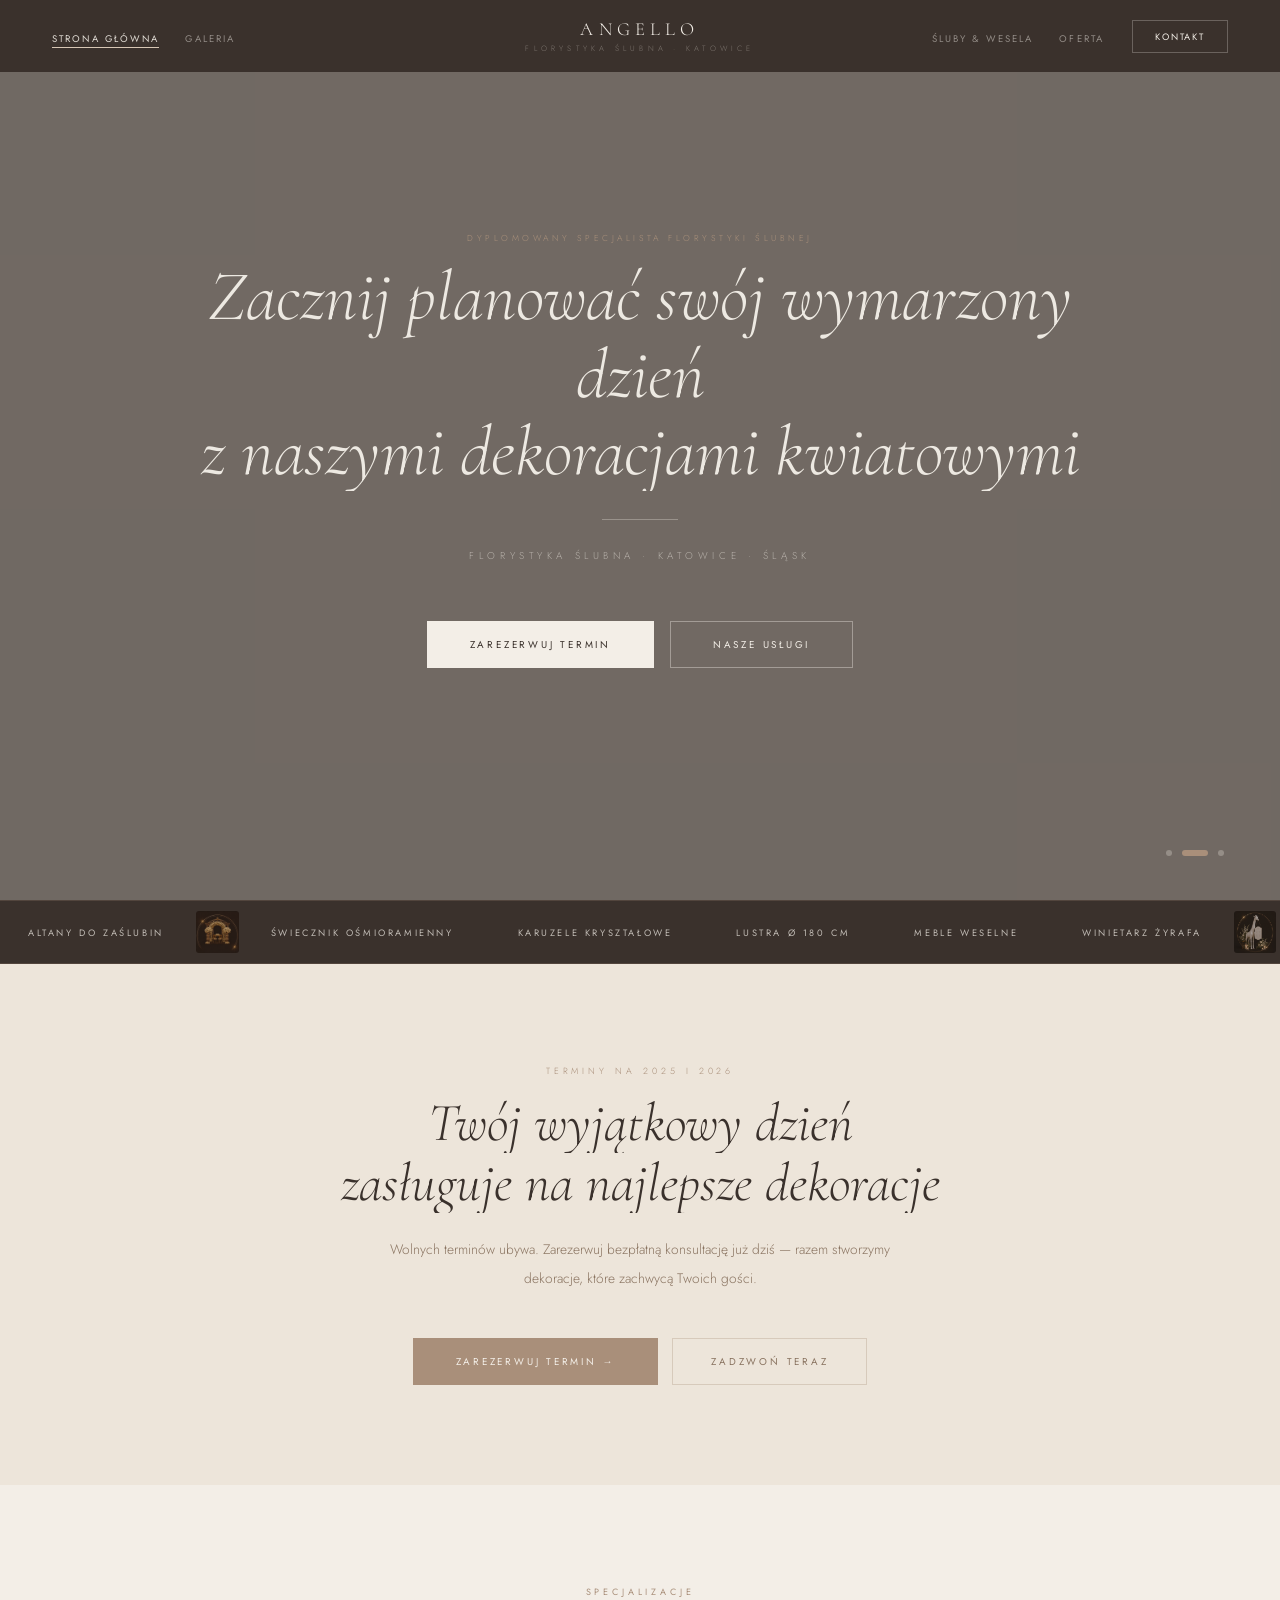
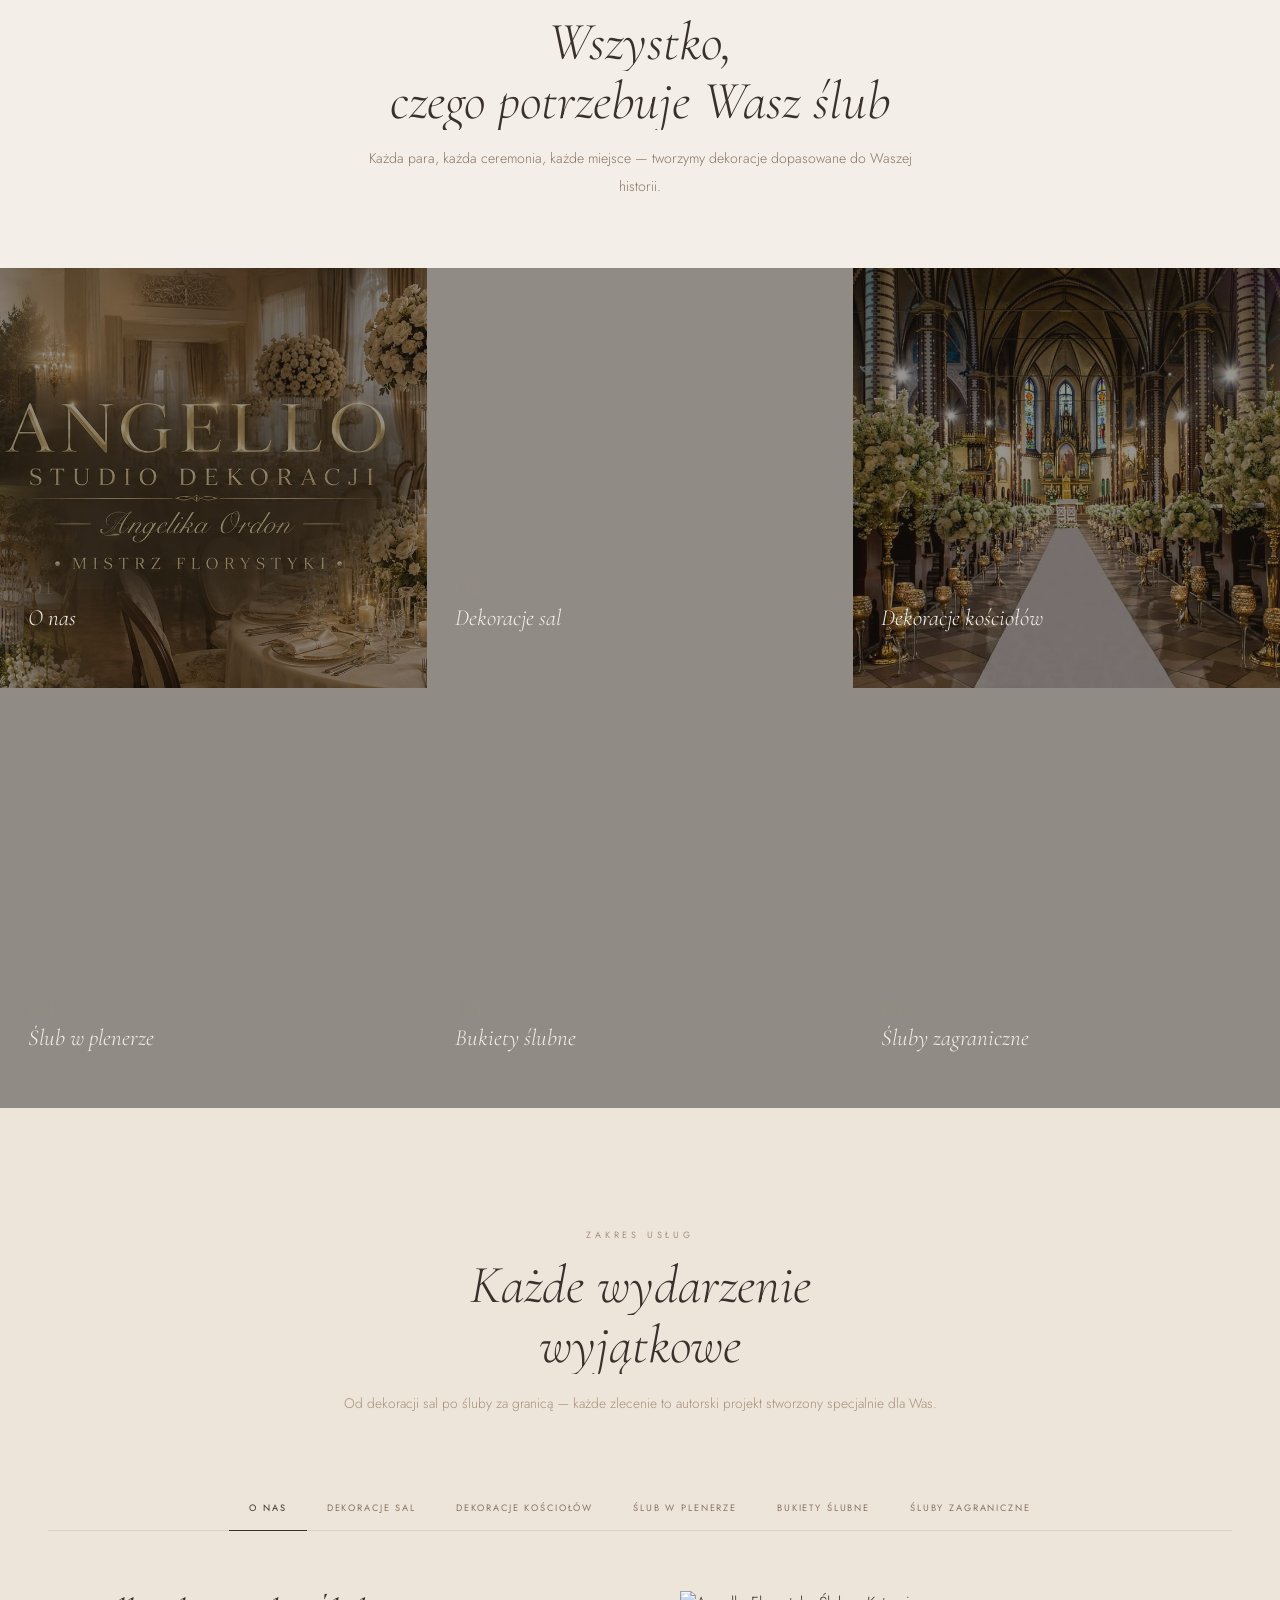
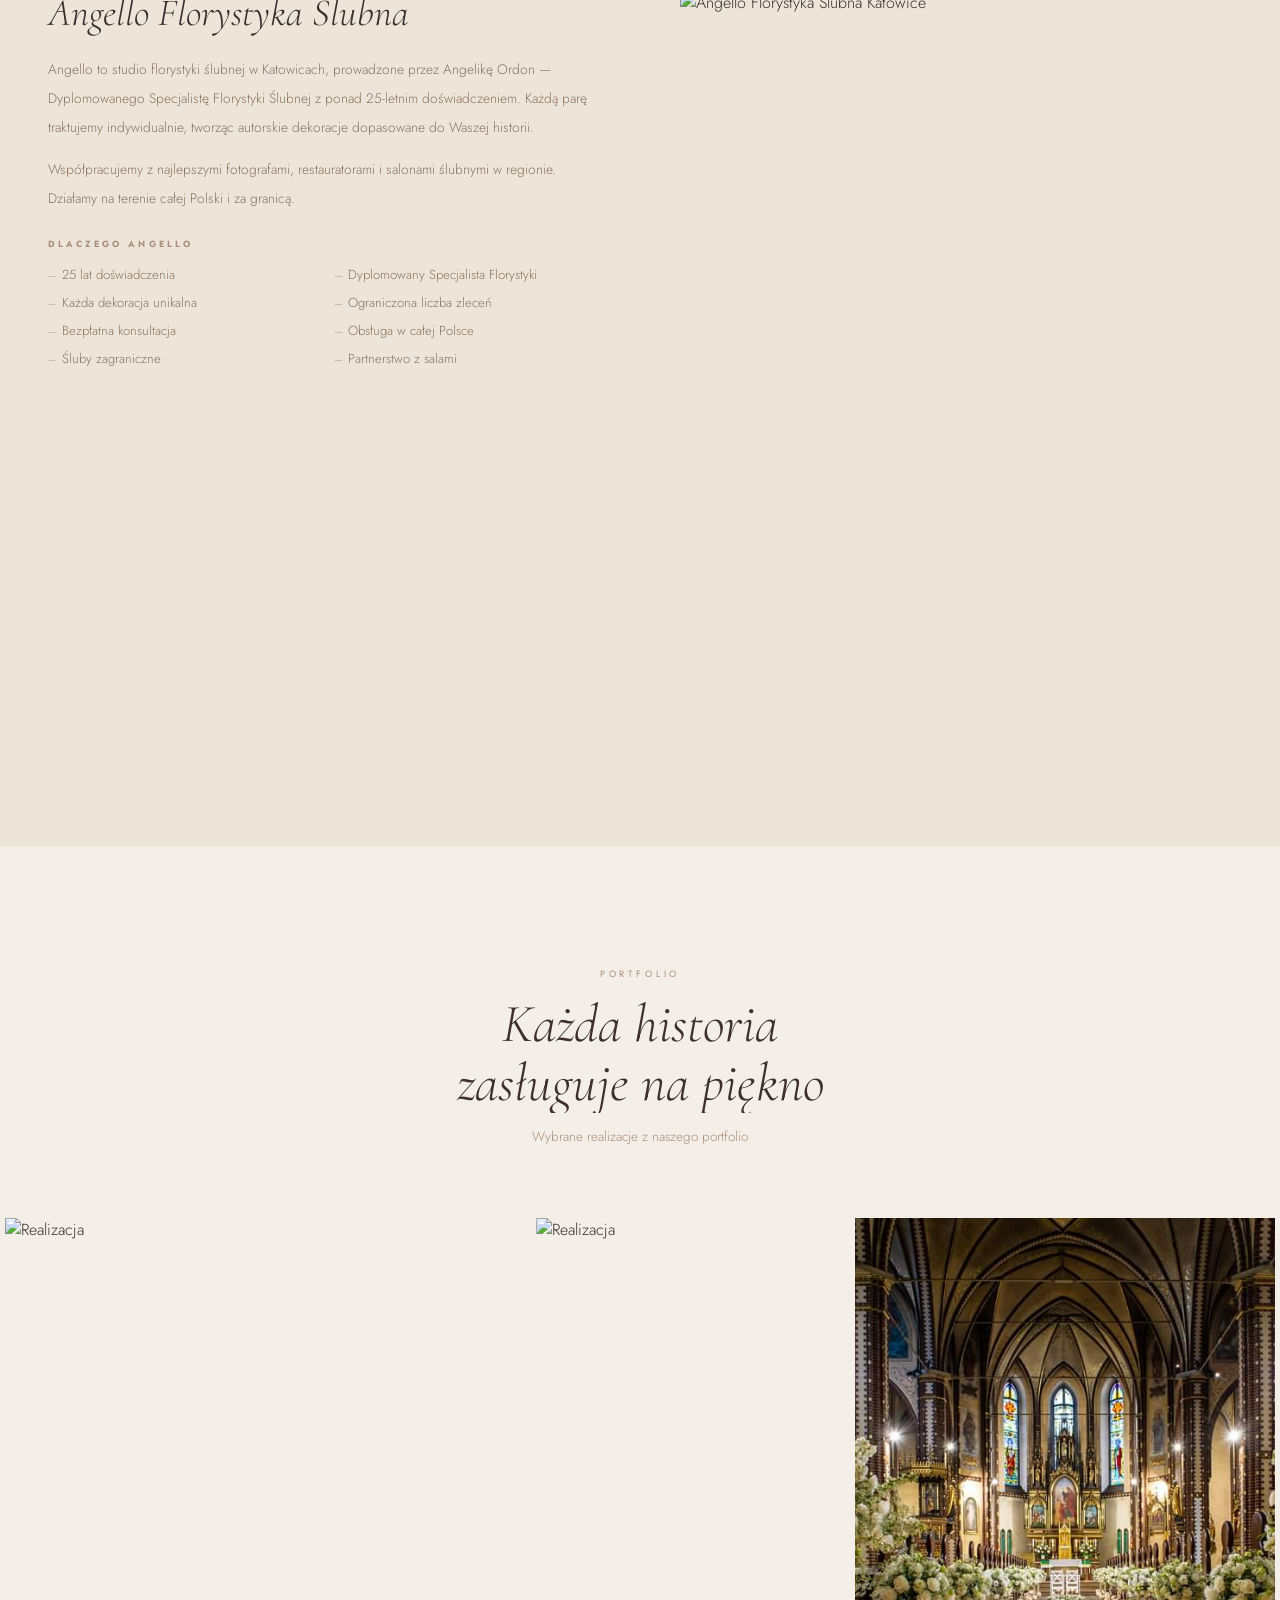
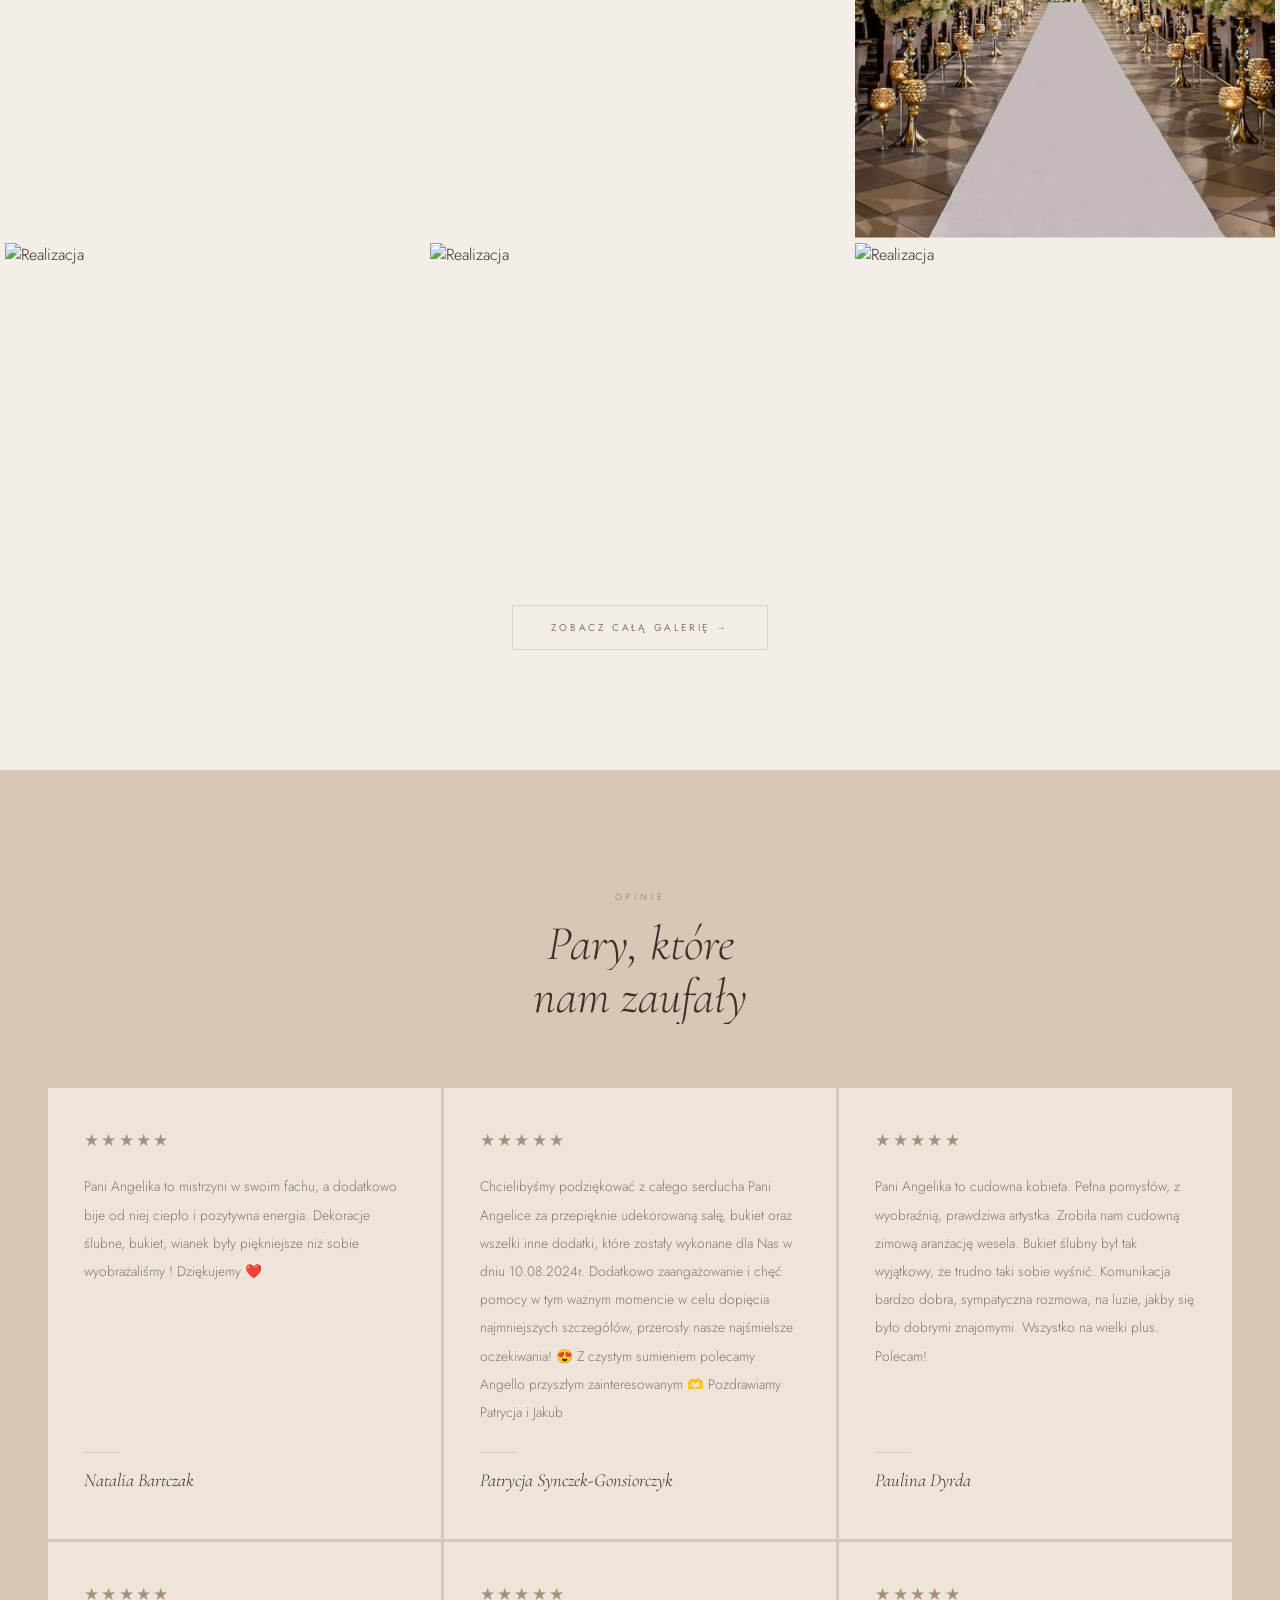
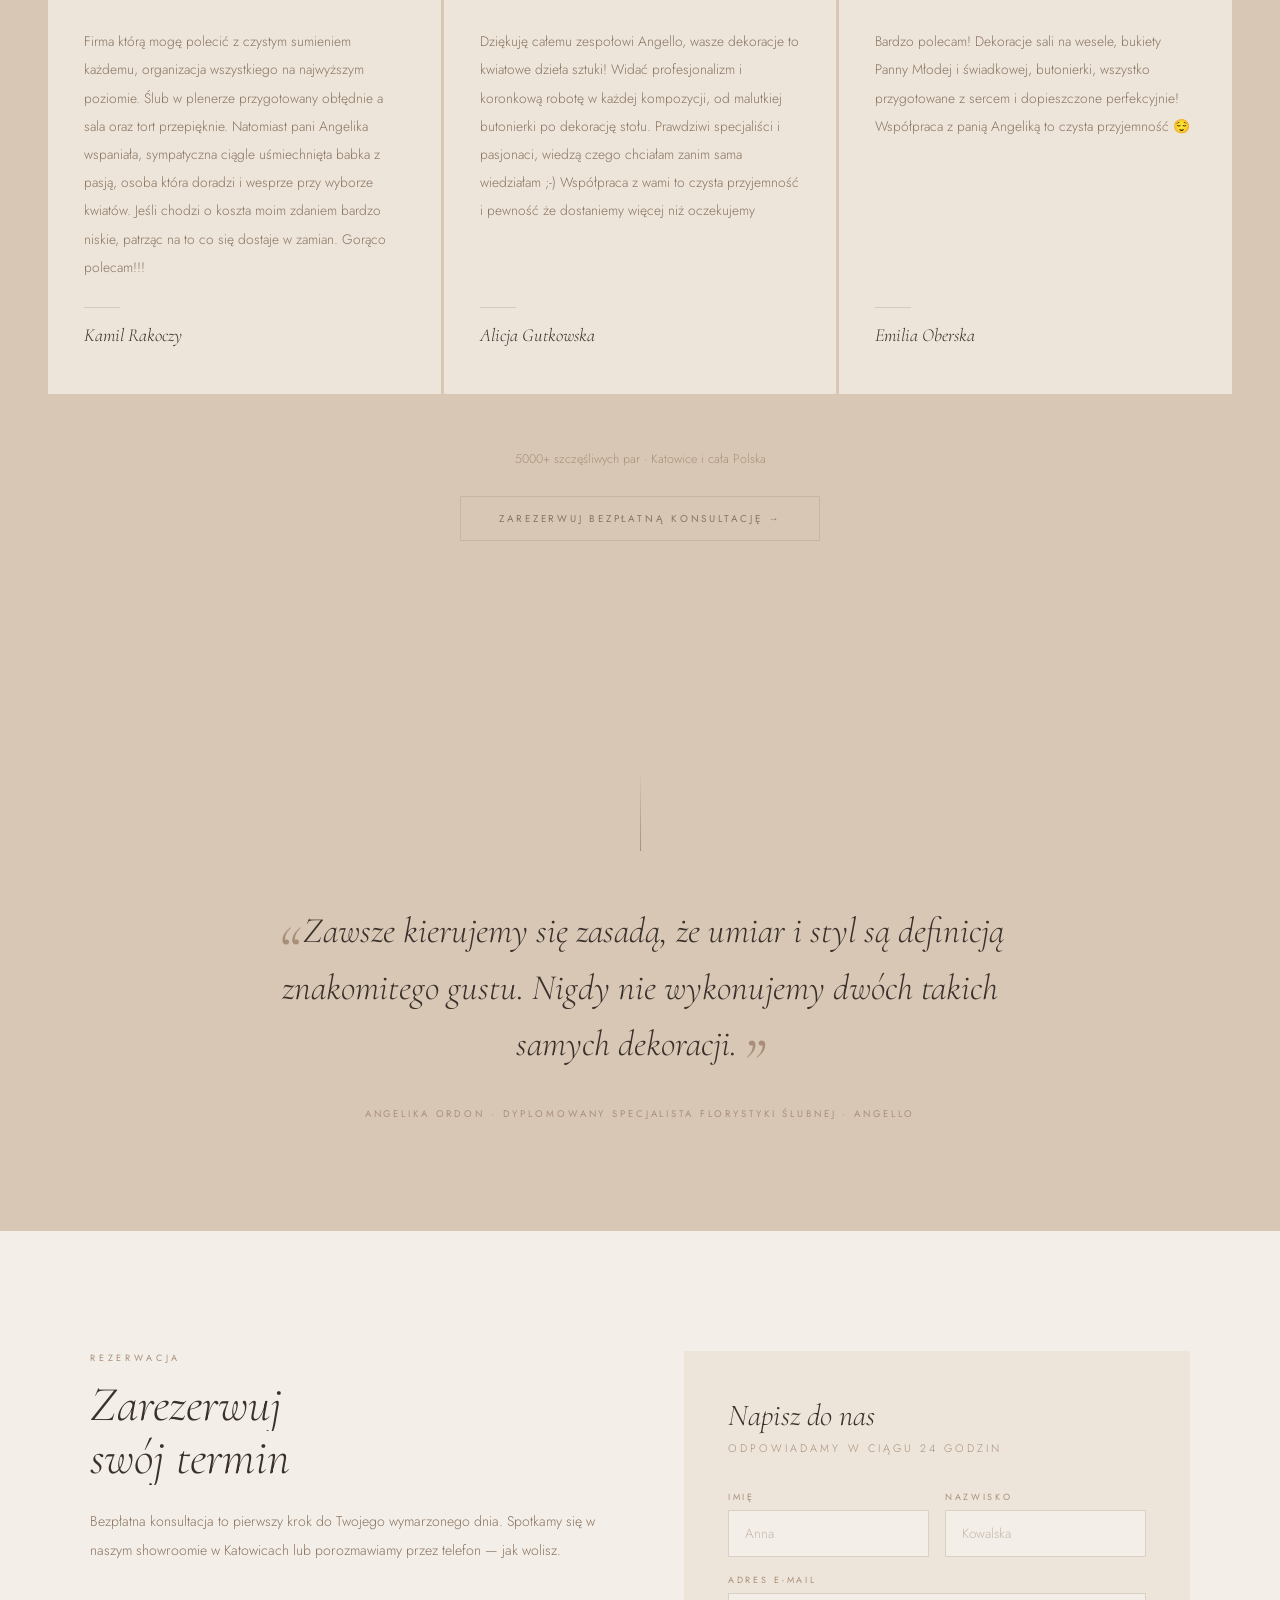
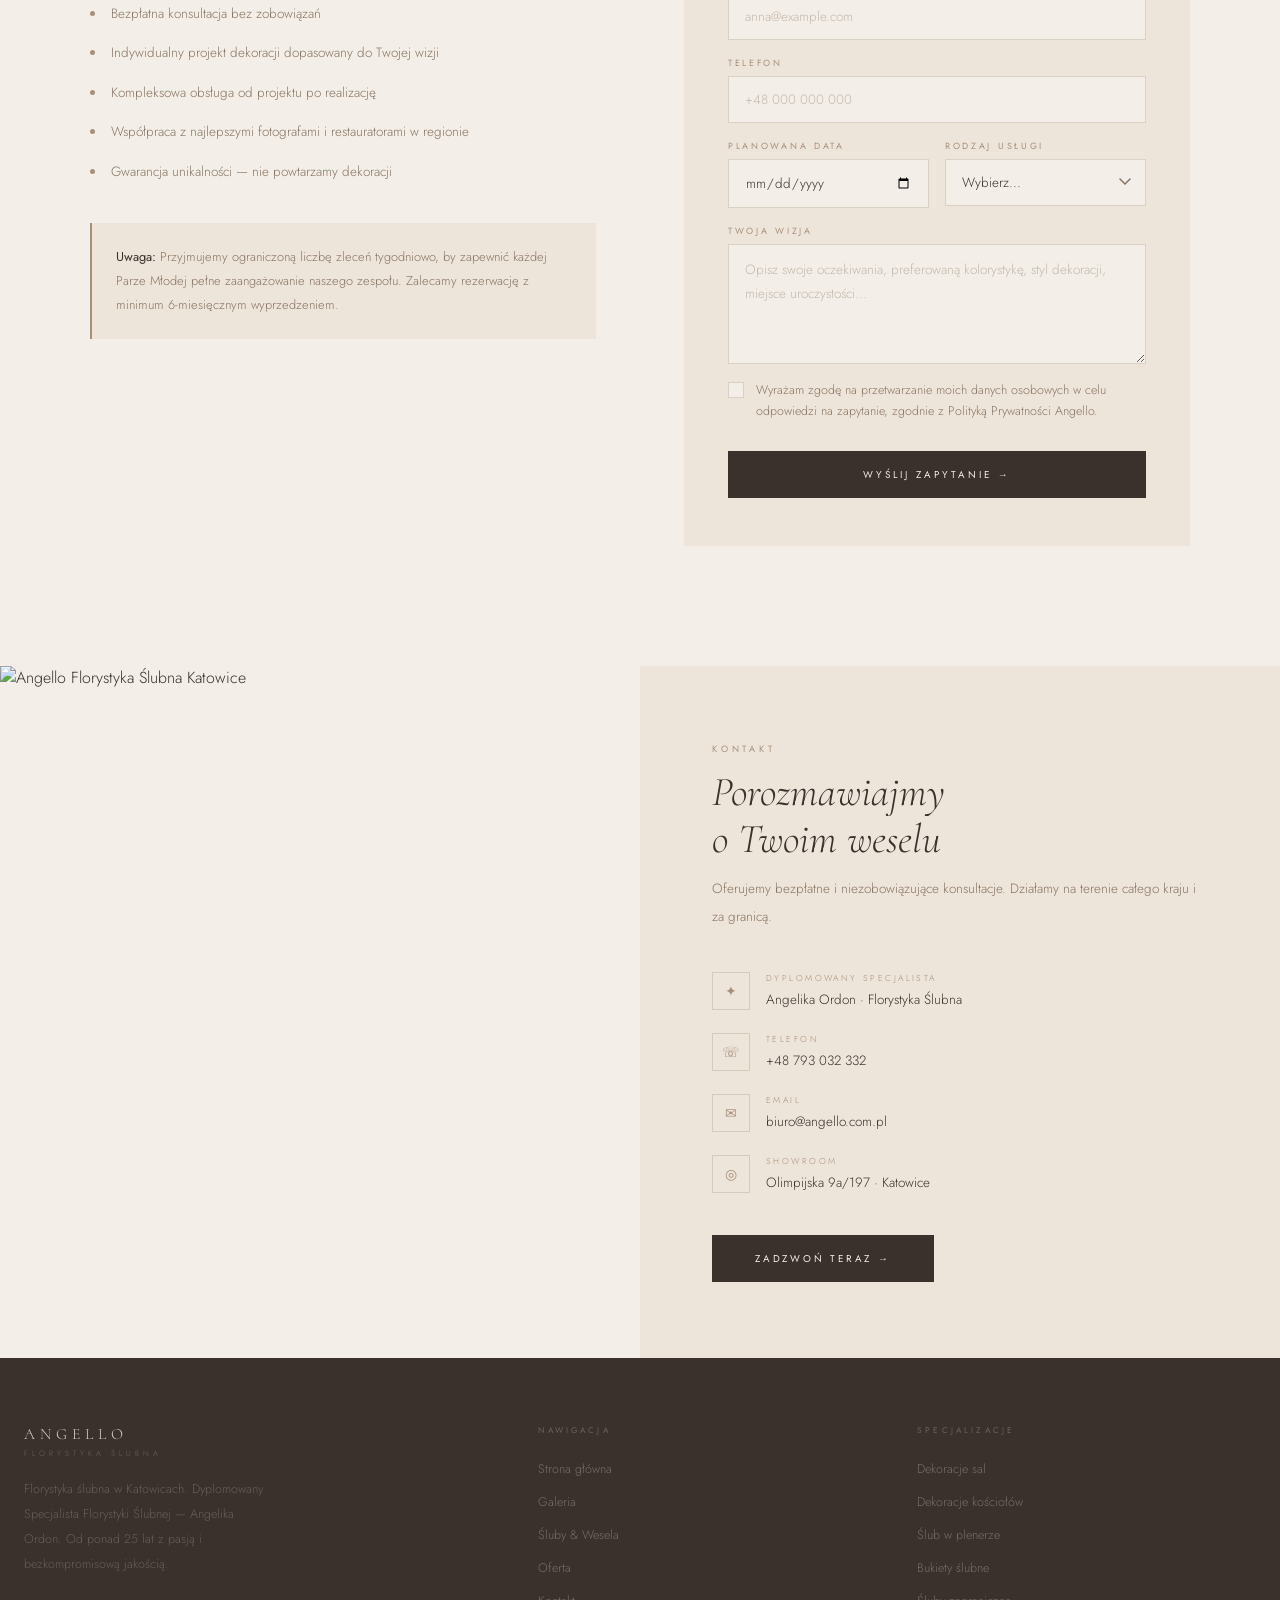
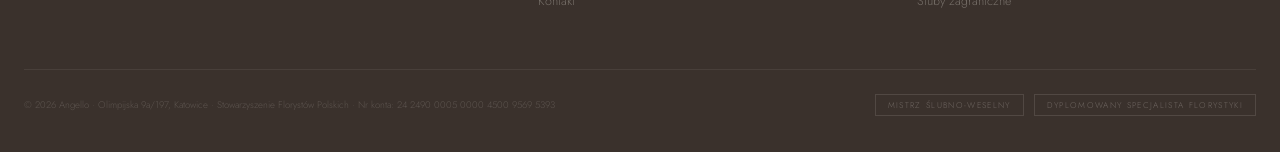
==== commit c6c3243c: "Update index.html" ====
--- a/index.html
+++ b/index.html
@@ -8,6 +8,7 @@
 <link rel="preconnect" href="https://fonts.gstatic.com" crossorigin>
 <link href="https://fonts.googleapis.com/css2?family=Cormorant:ital,wght@0,300;0,400;0,600;1,300;1,400;1,600&family=Jost:ital,wght@0,300;0,400;0,500;1,300&family=Libre+Baskerville:ital,wght@0,400;0,700;1,400&display=swap" rel="stylesheet">
 <link rel="stylesheet" href="style.css">
+<link rel="preload" as="image" href="zdj39.jpeg">
 <style>
 .hero-slides{position:absolute;inset:0;will-change:transform}
 .hero-slide{position:absolute;inset:0;background-size:cover;background-position:center;opacity:0;transition:opacity 1.6s ease}
@@ -149,6 +150,8 @@
   .booking-form-wrap{padding:28px 20px}
   .hero-dots{right:20px;bottom:28px}
 }
+.cat-tile-left{background-position:left center}
+@media(max-width:540px){.cat-tile-left{background-position:center}}
 </style>
 </head>
 <body>
@@ -240,7 +243,7 @@
     <p class="fade-up d3" style="font-family:'Jost',sans-serif;font-size:.88rem;color:var(--text-mid);font-weight:300;line-height:2;max-width:560px;margin:0 auto">Każda para, każda ceremonia, każde miejsce — tworzymy dekoracje dopasowane do Waszej historii.</p>
   </div>
   <div class="cat-grid">
-    <a class="cat-tile" href="o-nas.html" style="background-image:url('zdj33.jpeg')">
+    <a class="cat-tile cat-tile-left" href="o-nas.html" style="background-image:url('o-nas.jpg')">
       <div class="cat-tile-overlay"></div>
       <div class="cat-tile-content">
         <span class="cat-tile-num">01</span>
@@ -323,7 +326,7 @@
         <p>Współpracujemy z najlepszymi fotografami, restauratorami i salonami ślubnymi w regionie. Działamy na terenie całej Polski i za granicą.</p>
         <div class="svc-list"><h4>Dlaczego Angello</h4><ul><li>25 lat doświadczenia</li><li>Dyplomowany Specjalista Florystyki</li><li>Każda dekoracja unikalna</li><li>Ograniczona liczba zleceń</li><li>Bezpłatna konsultacja</li><li>Obsługa w całej Polsce</li><li>Śluby zagraniczne</li><li>Partnerstwo z salami</li></ul></div>
       </div>
-      <div class="tp-img"><img src="zdj39.jpeg" alt="Angello Florystyka Ślubna Katowice"></div>
+      <div class="tp-img"><img src="zdj41.jpeg" alt="Angello Florystyka Ślubna Katowice" decoding="async"></div>
     </div>
     <div class="tab-panel" id="tab-dekoracje-sal">
       <div class="tp-text">
@@ -332,7 +335,7 @@
         <p>Współpracujemy z Rezydencją, kompleksem Romeo Julia Wenecja Werona oraz Mariną. Znamy specyfikę każdej sali i wiemy, jak wydobyć z niej to, co najpiękniejsze.</p>
         <div class="svc-list"><h4>Wykonujemy między innymi</h4><ul><li>Dekoracja stołu głównego</li><li>Centerpiece na stoły gości</li><li>Wejście i foyer</li><li>Altana lub łuk kwiatowy</li><li>Lustra na stoły ø 180 cm</li><li>Strefa chillout</li><li>Winietarz Żyrafa</li><li>Świeczniki ośmioramienne</li></ul></div>
       </div>
-      <div class="tp-img"><img src="zdj40.jpeg" alt="Dekoracje sal weselnych"></div>
+      <div class="tp-img"><img src="zdj40.jpeg" alt="Dekoracje sal weselnych" loading="lazy" decoding="async"></div>
     </div>
     <div class="tab-panel" id="tab-kosciol">
       <div class="tp-text">
@@ -341,7 +344,7 @@
         <p>Dekoracje kościelne są dopasowane do motywu przewodniego całego wesela, tworząc spójną opowieść od ceremonii po bankiet.</p>
         <div class="svc-list"><h4>Wykonujemy między innymi</h4><ul><li>Kompozycje przy ołtarzu</li><li>Bukiety ławkowe</li><li>Wiązki dekoracyjne</li><li>Droga kwiatowa</li><li>Dekoracja wejścia</li><li>Świeczniki przy ołtarzu</li><li>Girlandy kwiatowe</li><li>Dekoracja sali USC</li></ul></div>
       </div>
-      <div class="tp-img"><img src="zdj37.jpg" alt="Dekoracje kościołów"></div>
+      <div class="tp-img"><img src="zdj37.jpg" alt="Dekoracje kościołów" loading="lazy" decoding="async"></div>
     </div>
     <div class="tab-panel" id="tab-plener">
       <div class="tp-text">
@@ -350,7 +353,7 @@
         <p>Doświadczenie w dekorowaniu plenerów, parków, winnic, ogrodów i tarasów. Każda realizacja jest dostosowana do warunków i charakteru miejsca.</p>
         <div class="svc-list"><h4>Wykonujemy między innymi</h4><ul><li>Altany do zaślubin</li><li>Łuki kwiatowe</li><li>Chodnik kwiatowy</li><li>Dekoracje drzew</li><li>Naturalne kompozycje</li><li>Świece i latarnie</li><li>Girlandy świetlne</li><li>Bukiety trawnikowe</li></ul></div>
       </div>
-      <div class="tp-img"><img src="zdj30.jpeg" alt="Ślub w plenerze"></div>
+      <div class="tp-img"><img src="zdj30.jpeg" alt="Ślub w plenerze" loading="lazy" decoding="async"></div>
     </div>
     <div class="tab-panel" id="tab-bukiety">
       <div class="tp-text">
@@ -359,7 +362,7 @@
         <p>Tworzymy kompletną florystykę osobistą dla Pary Młodej i całej rodziny — od wiązanki po biżuterię floralną.</p>
         <div class="svc-list"><h4>Wykonujemy między innymi</h4><ul><li>Wiązanka ślubna</li><li>Butonierka dla Pana Młodego</li><li>Biżuteria floralna</li><li>Wianek do włosów</li><li>Poduszka na obrączki</li><li>Kosz z płatkami</li><li>Przypinki dla rodziców</li><li>Podziękowania floralne</li></ul></div>
       </div>
-      <div class="tp-img"><img src="zdj42.jpeg" alt="Bukiety ślubne"></div>
+      <div class="tp-img"><img src="zdj42.jpeg" alt="Bukiety ślubne" loading="lazy" decoding="async"></div>
     </div>
     <div class="tab-panel" id="tab-zagraniczne">
       <div class="tp-text">
@@ -368,7 +371,7 @@
         <p>Śluby zagraniczne to nasza rosnąca specjalizacja. Pracujemy z lokalnymi dostawcami kwiatów, zapewniając świeżość i jakość niezależnie od lokalizacji.</p>
         <div class="svc-list"><h4>Wykonujemy między innymi</h4><ul><li>Wiązanka i florystyka osobista</li><li>Dekoracja ceremonii</li><li>Dekoracja sali bankietowej</li><li>Koordynacja na miejscu</li><li>Altana lub łuk plenerowy</li><li>Kompozycje stołowe</li><li>Lokalni dostawcy kwiatów</li><li>Transport dekoracji</li></ul></div>
       </div>
-      <div class="tp-img"><img src="zdj36.jpeg" alt="Śluby zagraniczne"></div>
+      <div class="tp-img"><img src="zdj36.jpeg" alt="Śluby zagraniczne" loading="lazy" decoding="async"></div>
     </div>
   </div>
 </section>
@@ -385,12 +388,12 @@
     </div>
   </div>
   <div class="mosaic">
-    <div class="mi mi1"><div class="mi-img"><img src="zdj39.jpeg" alt="Realizacja"></div><div class="mi-lbl">Dekoracje Sali</div></div>
-    <div class="mi mi2"><div class="mi-img"><img src="zdj42.jpeg" alt="Realizacja"></div><div class="mi-lbl">Bukiet Ślubny</div></div>
-    <div class="mi mi3"><div class="mi-img"><img src="zdj37.jpg" alt="Realizacja"></div><div class="mi-lbl">Dekoracje Kościoła</div></div>
-    <div class="mi mi4"><div class="mi-img"><img src="zdj36.jpeg" alt="Realizacja"></div><div class="mi-lbl">Ślub w Plenerze</div></div>
-    <div class="mi mi5"><div class="mi-img"><img src="zdj40.jpeg" alt="Realizacja"></div><div class="mi-lbl">Dekoracje Sali · Namiot</div></div>
-    <div class="mi mi6"><div class="mi-img"><img src="zdj33.jpeg" alt="Realizacja"></div><div class="mi-lbl">Ceremonia Plenerowa</div></div>
+    <div class="mi mi1"><div class="mi-img"><img src="zdj39.jpeg" alt="Realizacja" loading="lazy" decoding="async"></div><div class="mi-lbl">Dekoracje Sali</div></div>
+    <div class="mi mi2"><div class="mi-img"><img src="zdj42.jpeg" alt="Realizacja" loading="lazy" decoding="async"></div><div class="mi-lbl">Bukiet Ślubny</div></div>
+    <div class="mi mi3"><div class="mi-img"><img src="zdj37.jpg" alt="Realizacja" loading="lazy" decoding="async"></div><div class="mi-lbl">Dekoracje Kościoła</div></div>
+    <div class="mi mi4"><div class="mi-img"><img src="zdj36.jpeg" alt="Realizacja" loading="lazy" decoding="async"></div><div class="mi-lbl">Ślub w Plenerze</div></div>
+    <div class="mi mi5"><div class="mi-img"><img src="zdj40.jpeg" alt="Realizacja" loading="lazy" decoding="async"></div><div class="mi-lbl">Dekoracje Sali · Namiot</div></div>
+    <div class="mi mi6"><div class="mi-img"><img src="zdj33.jpeg" alt="Realizacja" loading="lazy" decoding="async"></div><div class="mi-lbl">Ceremonia Plenerowa</div></div>
   </div>
   <div class="gallery-cta fade-up"><a href="galeria.html" class="btn-outline-dark">Zobacz całą galerię →</a></div>
 </section>
@@ -510,7 +513,7 @@
 </section>
 
 <section class="contact-section" id="kontakt">
-  <div class="contact-img observe-me"><div class="img-reveal"><img src="zdj35.jpeg" alt="Angello Florystyka Ślubna Katowice"></div></div>
+  <div class="contact-img observe-me"><div class="img-reveal"><img src="zdj35.jpeg" alt="Angello Florystyka Ślubna Katowice" loading="lazy" decoding="async"></div></div>
   <div class="contact-body observe-me">
     <span class="eyebrow"><span class="eyebrow-inner">Kontakt</span></span>
     <h2>
